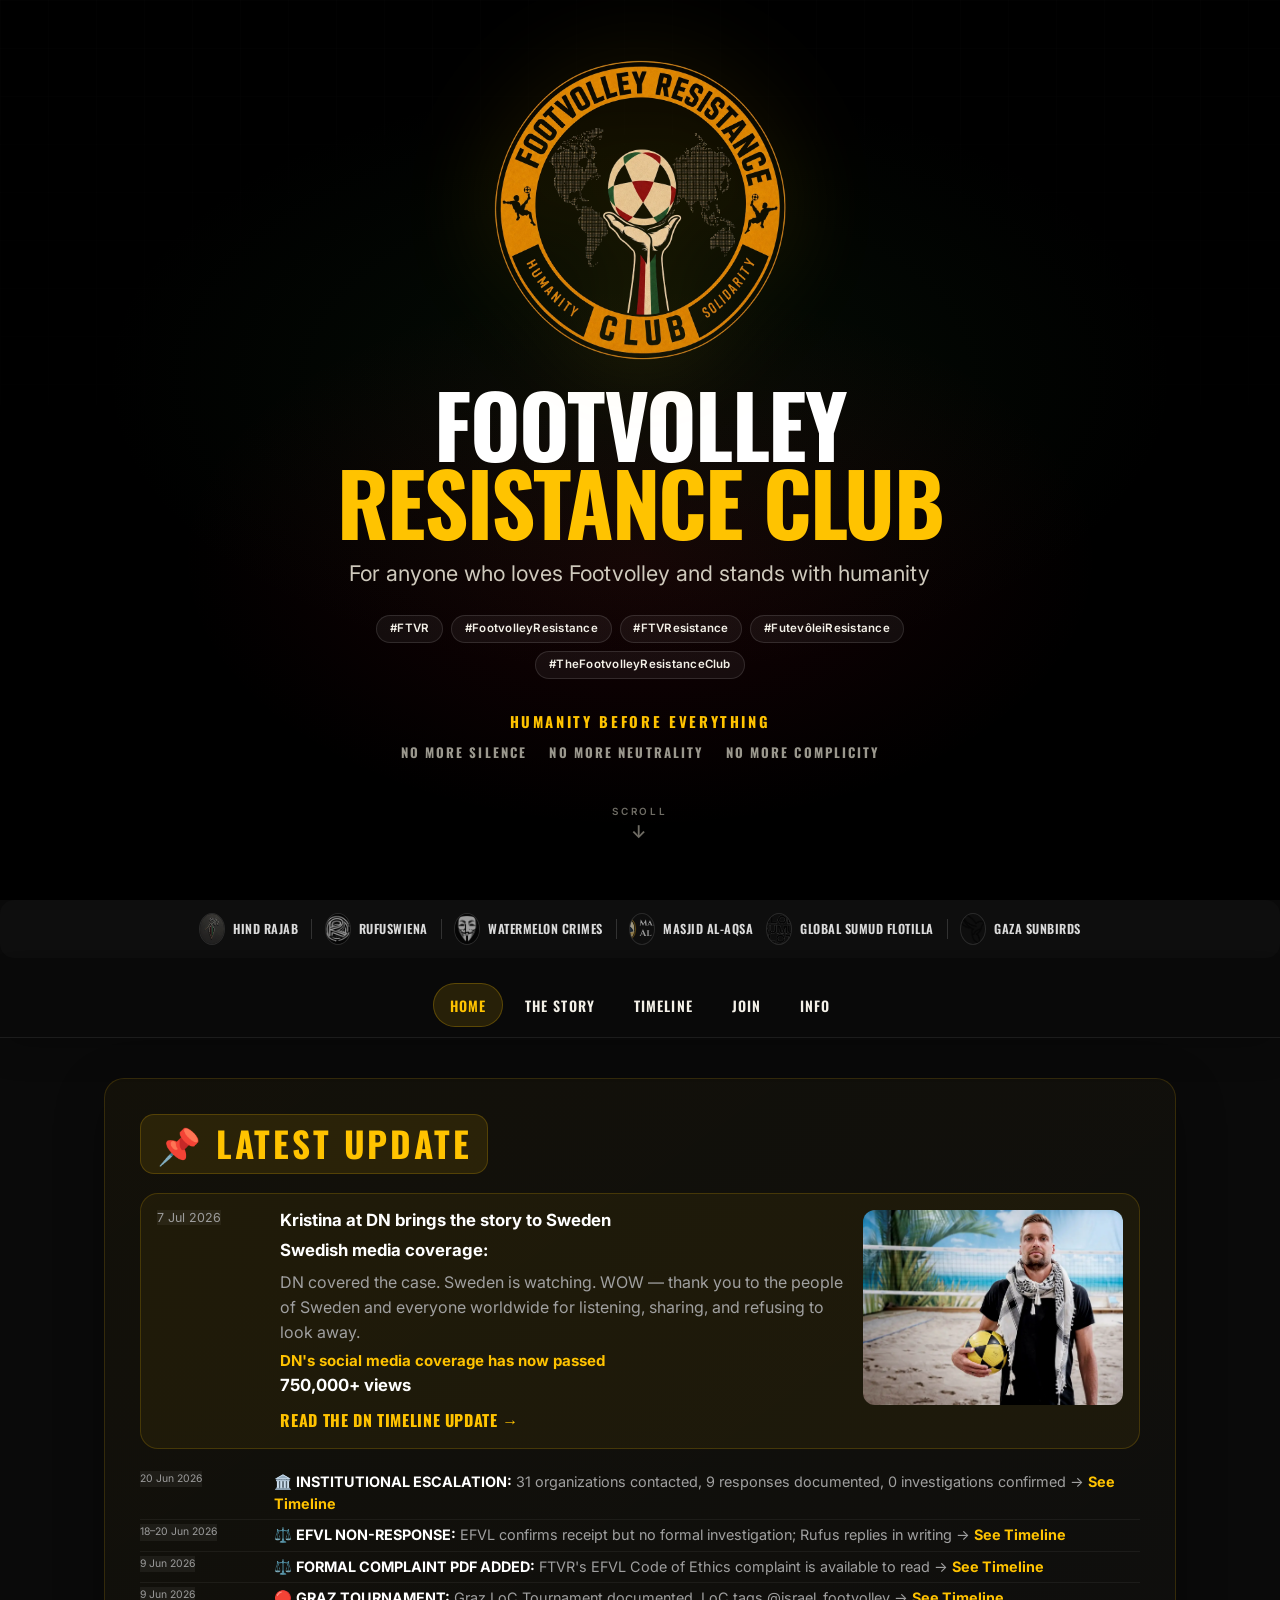
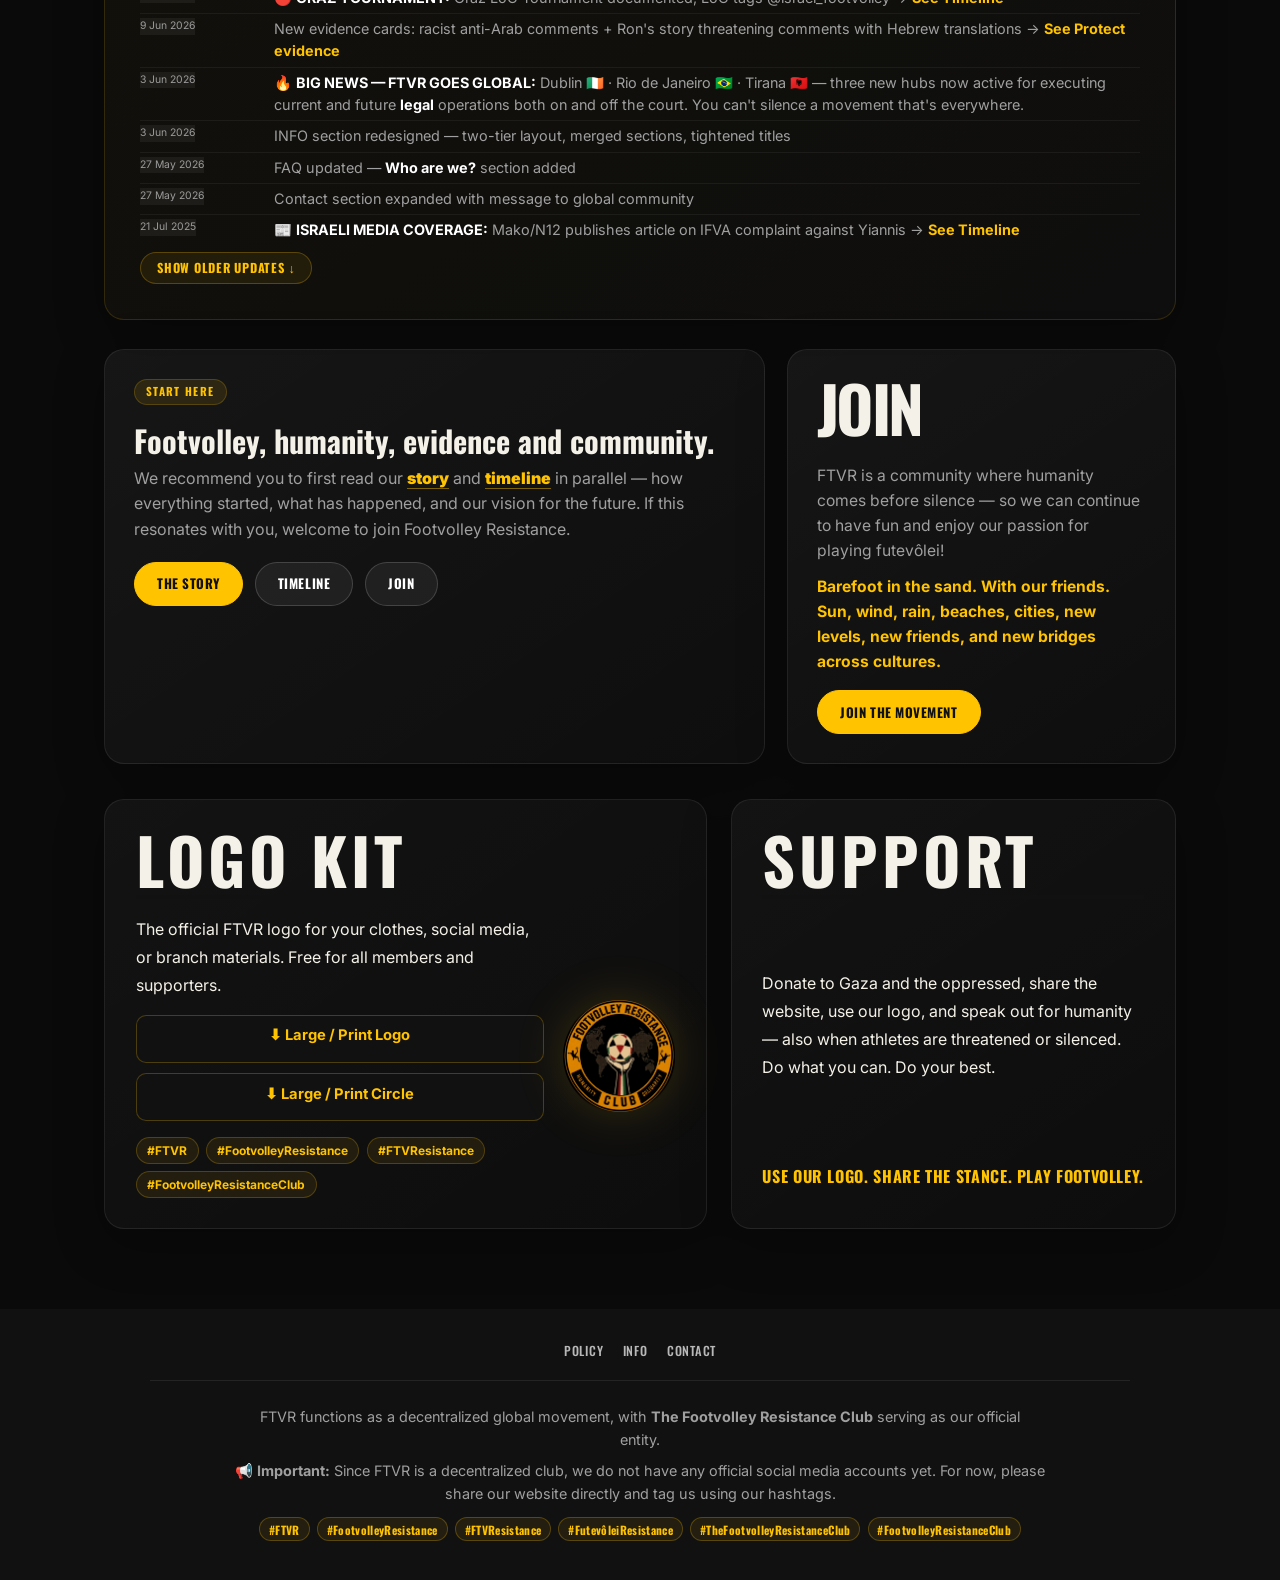
==== index.html @ 5a2c49d0 "Update media coverage timeline with Kleine Zeitung and international reach" ====
<!DOCTYPE html>
<html lang="en">
<head>
<meta charset="UTF-8">
<meta name="viewport" content="width=device-width,initial-scale=1.0">
<title>FTVR — The Footvolley Resistance Club</title>
<meta name="description" content="The Footvolley Resistance Club. For anyone who loves Footvolley and stands with humanity and the oppressed. Est. 15 May 2026 — Nakba Day.">
<meta property="og:title" content="Footvolley Resistance Club — FTVR">
<meta property="og:description" content="For anyone who loves Footvolley and stands with humanity. Free, decentralized, open to all.">
<meta property="og:image" content="https://ftvresistance.com/ftvrlogov1.webp">
<meta property="og:url" content="https://ftvresistance.com">
<meta property="og:type" content="website">
<meta name="twitter:card" content="summary_large_image">
<meta name="twitter:title" content="Footvolley Resistance Club — FTVR">
<meta name="twitter:description" content="For anyone who loves Footvolley and stands with humanity. Free, decentralized, open to all.">
<meta name="twitter:image" content="https://ftvresistance.com/ftvrlogov1.webp">
<link rel="icon" href="data:,">
<link rel="preconnect" href="https://fonts.googleapis.com">
<link rel="preconnect" href="https://fonts.gstatic.com" crossorigin>
<link href="https://fonts.googleapis.com/css2?family=Oswald:wght@400;500;600;700&family=Inter:wght@300;400;500;600;700&display=swap" rel="stylesheet">
<link rel="stylesheet" href="css/original.css">
<link rel="stylesheet" href="css/v6-polish.css">
  <script defer src="https://stats-rufus.servegame.com/script.js" data-website-id="d6eb27fc-2d73-4469-8de6-720af789be46"></script>

<!-- SEO: Meta Keywords -->
<meta name="keywords" content="footvolley resistance, FTVR, footvolley, death threats, sportswashing, Hasbara, Israel footvolley, Palestine, human rights, athlete safety, genocide, apartheid, EFVL, TAFC, IFA, footvolley community, threats in sport">

<!-- SEO: Canonical URL -->
<link rel="canonical" href="https://www.ftvresistance.com/">

<!-- SEO: Structured Data -->
<script type="application/ld+json">
{
  "@context": "https://schema.org",
  "@type": "Organization",
  "name": "Footvolley Resistance Club (FTVR)",
  "url": "https://www.ftvresistance.com",
  "logo": "https://www.ftvresistance.com/ftvrlogov1-circular.webp",
  "description": "A decentralized international footvolley club standing with humanity against threats, harassment, sportswashing, and the normalization of genocide in the global footvolley community.",
  "foundingDate": "2026-05-15",
  "sameAs": [],
  "contactPoint": {
    "@type": "ContactPoint",
    "email": "ftvr.outcast165@passmail.net",
    "contactType": "general"
  }
}
</script>
</head>
<body>

<!-- ═══ HEADER (v6 Round 3: black, centered, logo-first) ═══ -->
<header class="hero">
  <div class="hero-inner">
    <img class="hero-logo" src="ftvr-logo-hero-transparent.png" alt="Footvolley Resistance Club logo">
    <h1 class="hero-title">Footvolley<br><span class="hero-title-accent">Resistance Club</span></h1>
    <p class="hero-sub">For anyone who loves Footvolley and stands with humanity</p>
    <div class="hero-tags">
      <span>#FTVR</span>
      <span>#FootvolleyResistance</span>
      <span>#FTVResistance</span>
      <span>#FutevôleiResistance</span>
      <span>#TheFootvolleyResistanceClub</span>
    </div>
    <div class="hero-statements">
      <span class="hero-stmt hero-stmt-lead">Humanity before everything</span>
      <span class="hero-stmt-divider"></span>
      <span class="hero-stmt">No more silence</span>
      <span class="hero-stmt">No more neutrality</span>
      <span class="hero-stmt">No more complicity</span>
    </div>
    <div class="hero-scroll" aria-hidden="true">
      <span>Scroll</span>
      <span class="hero-scroll-arrow">↓</span>
    </div>
  </div>
</header>

<!-- Supporters -->
<div class="supporters">
  <a class="sup-item" href="https://hindrajabfoundation.org" target="_blank" rel="noopener">
    <img src="hind-rajab-logo.webp" alt="Hind Rajab Foundation" loading="lazy">
    <span>Hind Rajab</span>
  </a>
  <div class="sup-divider"></div>
  <a class="sup-item" href="https://rufuswiena.com" target="_blank" rel="noopener">
    <img src="rw-logo.webp" alt="RufusWiena" loading="lazy">
    <span>RufusWiena</span>
  </a>
  <div class="sup-divider"></div>
  <a class="sup-item" href="https://watermeloncrimes.com" target="_blank" rel="noopener">
    <img src="watermeloncrimeslogo.webp" alt="Watermelon Crimes" loading="lazy">
    <span>Watermelon Crimes</span>
  </a>
  <div class="sup-divider"></div>
  <a class="sup-item" href="https://masjidalaqsa.com/" target="_blank" rel="noopener">
    <img src="masjid-logo.svg" alt="Masjid Al-Aqsa" loading="lazy">
    <span>Masjid Al-Aqsa</span>
  </a>
  <a class="sup-item" href="https://globalsumudflotilla.org/" target="_blank" rel="noopener">
    <img src="globalsumudflotilla-logo.webp" alt="Global Sumud Flotilla" loading="lazy">
    <span>Global Sumud Flotilla</span>
  </a>
  <div class="sup-divider"></div>
  <a class="sup-item" href="https://gazasunbirds.org/" target="_blank" rel="noopener">
    <img src="gazasunbirds-logo.webp" alt="Gaza Sunbirds" loading="lazy">
    <span>Gaza Sunbirds</span>
  </a>
</div>

<!-- Nav -->
<div class="nav v6-nav" aria-label="Primary navigation">
  <a href="#home" data-route="home">Home</a>
  <a href="#story" data-route="story">The Story</a>
  <a href="#timeline" data-route="timeline">Timeline</a>
  <a href="#join" data-route="join">Join</a>
  <a href="#" onclick="openModal('modal-faq');return false">INFO</a>
</div>

<!-- ═══ SCROLLABLE CONTENT ═══ -->
<div class="main v6-main">

  <!-- Latest Updates (inline box, no modal) -->
  <div class="latest-box v6-view v6-home-view" id="home" data-view="home">
    <div class="latest-kicker">📌 Latest Update</div>
    <a class="latest-feature-unified" href="#timeline/dn-article" aria-label="Read the DN article timeline update">
      <span class="date-tag update-date">7 Jul 2026</span>
      <div class="latest-feature-text">
        <strong>Kristina at DN brings the story to Sweden</strong>
        <p><strong>Swedish media coverage:</strong> DN covered the case. Sweden is watching. WOW — thank you to the people of Sweden and everyone worldwide for listening, sharing, and refusing to look away.</p>
        <p class="update-meta">DN's social media coverage has now passed <strong>750,000+ views</strong></p>
        <span class="feature-link">Read the DN timeline update →</span>
      </div>
      <div class="latest-feature-media"><img src="DNbild.webp" alt="Rufus Wiena photographed for DN article" loading="lazy"></div>
    </a>
    <ul class="latest-list">
      <li class="update-row"><span class="date-tag update-date">20 Jun 2026</span><span class="update-copy">🏛️ <strong>INSTITUTIONAL ESCALATION:</strong> 31 organizations contacted, 9 responses documented, 0 investigations confirmed → <a href="#timeline/institutional-escalation">See Timeline</a></span></li>
      <li class="update-row"><span class="date-tag update-date">18–20 Jun 2026</span><span class="update-copy">⚖️ <strong>EFVL NON-RESPONSE:</strong> EFVL confirms receipt but no formal investigation; Rufus replies in writing → <a href="#timeline/efvl-non-response">See Timeline</a></span></li>
      <li class="update-row"><span class="date-tag update-date">9 Jun 2026</span><span class="update-copy">⚖️ <strong>FORMAL COMPLAINT PDF ADDED:</strong> FTVR's EFVL Code of Ethics complaint is available to read → <a href="#timeline">See Timeline</a></span></li>
      <li class="update-row"><span class="date-tag update-date">9 Jun 2026</span><span class="update-copy">🔴 <strong>GRAZ TOURNAMENT:</strong> Graz LoC Tournament documented, LoC tags @israel_footvolley → <a href="#timeline/graz-timeline">See Timeline</a></span></li>
      <li class="update-row"><span class="date-tag update-date">9 Jun 2026</span><span class="update-copy">New evidence cards: racist anti-Arab comments + Ron's story threatening comments with Hebrew translations → <a href="#story">See Protect evidence</a></span></li>
      <li class="update-row"><span class="date-tag update-date">3 Jun 2026</span><span class="update-copy">🔥 <strong>BIG NEWS — FTVR GOES GLOBAL:</strong> Dublin 🇮🇪 · Rio de Janeiro 🇧🇷 · Tirana 🇦🇱 — three new hubs now active for executing current and future <strong>legal</strong> operations both on and off the court. You can't silence a movement that's everywhere.</span></li>
      <li class="update-row"><span class="date-tag update-date">3 Jun 2026</span><span class="update-copy">INFO section redesigned — two-tier layout, merged sections, tightened titles</span></li>
      <li class="update-row"><span class="date-tag update-date">27 May 2026</span><span class="update-copy">FAQ updated — <strong>Who are we?</strong> section added</span></li>
      <li class="update-row"><span class="date-tag update-date">27 May 2026</span><span class="update-copy">Contact section expanded with message to global community</span></li>
      <li class="update-row"><span class="date-tag update-date">21 Jul 2025</span><span class="update-copy">📰 <strong>ISRAELI MEDIA COVERAGE:</strong> Mako/N12 publishes article on IFVA complaint against Yiannis → <a href="#timeline">See Timeline</a></span></li>
    </ul>
    <button class="older-toggle" onclick="toggleOlder(this)">Show older updates ↓</button>
    <ul class="older-updates latest-list" hidden>
      <li class="update-row"><span class="date-tag update-date">26 May 2026</span><span class="update-copy">Sections renamed: PROTECT / RESIST / EXPOSE</span></li>
      <li class="update-row"><span class="date-tag update-date">26 May 2026</span><span class="update-copy">EXPOSE rewritten — IFA, EFVL, sportswashing strategy, TAFC Connection highlight → <a href="#story">See Expose</a></span></li>
      <li class="update-row"><span class="date-tag update-date">26 May 2026</span><span class="update-copy">Hasbara: $730M propaganda machine section added → <a href="#story">See Expose</a></span></li>
      <li class="update-row"><span class="date-tag update-date">25 May 2026</span><span class="update-copy">New evidence: @mamaninio__, @oriya_malul1, @roy___levi, @tal_hay1, @halfonthefire, @yuval_aharfi + 6 more → <a href="#story">See Protect evidence</a></span></li>
      <li class="update-row"><span class="date-tag update-date">25 May 2026</span><span class="update-copy">Politics × Sports evidence grid: IDF propaganda tours, TAFC Israel, @ronbenishai.ftv → <a href="#story">See Expose</a></span></li>
      <li class="update-row"><span class="date-tag update-date">25 May 2026</span><span class="update-copy">Full Hebrew & Portuguese translations on all evidence</span></li>
      <li class="update-row"><span class="date-tag update-date">25 May 2026</span><span class="update-copy">Timeline expanded — IG stories, TAFC player documentation → <a href="#story">See Resist</a></span></li>
      <li class="update-row"><span class="date-tag update-date">25 May 2026</span><span class="update-copy">FAQ: Sportswashing & Hasbara explained → <a href="#" onclick="openModal('modal-faq');return false">See FAQ</a></span></li>
    </ul>
  </div>

  <section class="home-cta-strip v6-view" data-view="home">
    <div class="home-cta-card">
      <span class="eyebrow">Start here</span>
      <h2>Footvolley, humanity, evidence and community.</h2>
      <p>We recommend you to first read our <a href="#story" class="inline-yellow">story</a> and <a href="#timeline" class="inline-yellow">timeline</a> in parallel — how everything started, what has happened, and our vision for the future. If this resonates with you, welcome to join Footvolley Resistance.</p>
      <div class="v6-actions">
        <a class="btn-primary" href="#story">The Story</a>
        <a class="btn-secondary" href="#timeline">Timeline</a>
        <a class="btn-secondary" href="#join">Join</a>
      </div>
    </div>
    <div class="home-join-card">
      <span class="eyebrow">Join</span>
      <p>FTVR is a community where humanity comes before silence — so we can continue to have fun and enjoy our passion for playing futevôlei!</p>
      <p class="home-join-note">Barefoot in the sand. With our friends. Sun, wind, rain, beaches, cities, new levels, new friends, and new bridges across cultures.</p>
      <a class="btn-primary" href="#join">Join the movement</a>
    </div>
  </section>

  <!-- ═══ ABOUT SECTION ═══ -->
  <div class="section v6-view" id="about" data-view="story">
    <h2 class="section-title">The Story</h2>
    <div class="category-header protect">Protect</div>
    <div class="story-intro-clean">
      <p><strong>Created in 2026</strong>, Footvolley Resistance was formed as an urgent initiative to protect our community, our players, and the spirit of the sport itself.</p>
      <p>Footvolley was built by passionate people, local communities, friendships, neighborhoods, training groups, and human connection. Across the world, it remains a deeply welcoming and kind environment where people from different cultures meet through sport. <strong>That space must be protected.</strong></p>
      <h3>Why did we create FTVR?</h3>
      <p>The footvolley community can no longer ignore behaviors and realities that directly threaten the <strong>safety</strong>, <strong>dignity</strong>, and <strong>humanity</strong> of players and people around them. This includes <strong>death threats</strong> against players and their families, public and private harassment, open support for <strong>genocide</strong> and <strong>war crimes</strong>, normalization of hatred, and the growing acceptance of <strong>blood-money</strong> and political laundering inside the global footvolley environment.</p>
      <p>We must be absolutely clear about what is unacceptable. The overwhelming majority of these incidents have involved players from or associated with the <strong>apartheid ethno-supremacist state of Israel</strong> and their supporters — and in most cases the <strong>Israel Footvolley Association (IFA)</strong> was very well aware of, or even igniting them. At the same time, any similar behavior from any person, group, or country would be equally unacceptable.</p>
    </div>

    <div class="collapse-content open"><div class="collapse-inner story-media-wrap">
      <!-- Featured pair: bomb photo + video side by side -->
      <div class="featured-pair feature-post-pair">
        <div class="feature-post-card bomb-feature-card">
          <div class="feature-post-head"><span>@mikasa.tu.kasa</span><small>Signed bomb casing</small></div>
          <div class="feature-post-media"><img src="ftvbomb.webp" alt="Signed bomb with footvolley message" loading="lazy"></div>
          <button class="collapsible grid-btn" onclick="toggle(this)">Read more</button>
          <div class="collapse-content"><div class="collapse-inner">
            <p>Posted on Instagram by the Israeli account <strong>@mikasa.tu.kasa</strong> — a <strong>BOMB CASING</strong> signed with Hebrew text and <strong>"Footvolley ❤️"</strong>. The inscriptions translate as follows:</p>
            <p style="margin-top:0.5rem"><strong>Printed text:</strong> "That the whole world knew — In memory of Dor Malka" (שכל העולם ידע — לזכר דור מלכה)</p>
            <p><strong>Handwritten text:</strong> "The whole world knew — Dor Malka — Footvolley ❤️" (כל העולם ידע — דור מלכה — Footvolley ❤️)</p>
            <p style="margin-top:0.5rem">The post was tagged with: @footvolleytlv, @worldfootvolley, @israel_footvolley, @arenasclub_ftv, @paulinhoftv, @bruno_foks.</p>
          </div></div>
        </div>
        <div class="feature-post-card altinha-feature-card">
          <div class="feature-post-head"><span>@nadav__navon</span><small>Altinha inside raided Palestinian home</small></div>
          <div class="feature-post-media"><video src="zionistsplayingaltinha.mp4" controls preload="metadata"></video></div>
          <button class="collapsible grid-btn" onclick="toggle(this)">Read more</button>
          <div class="collapse-content"><div class="collapse-inner">
            <p>Video posted by <strong>@nadav__navon</strong> (9 January 2024) of Israeli footvolley players playing altinha inside a raided Palestinian home — while serving the IDF during the ongoing genocide in Gaza. Caption in Hebrew: <em>"קצת מהחוויה שלי בשלושה חודשים האחרונים שלא הייתי בוחר לעבור אחרת 🇮🇱"</em> — Translation: <em>"A bit of my experience from the last three months — I wouldn't have chosen to go through it any differently 🇮🇱"</em></p>
          </div></div>
        </div>
      </div>

      <!-- ═══ FIRST: Full Evidence Grid (19 cards, 3×N) ═══ -->
<div class="ig-grid" style="margin-top:1.5rem">
<div class="ig-card">
<img src="grid-1.webp" alt="Evidence: @david_bpt" loading="lazy">
<div class="ig-card-info"><span class="ig-handle">@david_bpt</span><span class="ig-desc">Israeli player. Mossad threats, wishes Gaza "turns into hell"</span></div>
<button class="collapsible grid-btn" onclick="toggle(this)">Read more</button>
<div class="collapse-content"><div class="collapse-inner"><p><strong>DavidBuz (@david_bpt)</strong> — Israeli footvolley player. Messages include: “Israeli Mossad hunts the people on the evil side, be careful what you say or do”, “May all Gaza turns into hell after what they did to us, they deserve nothing more. Everyone there is involved. Stop being blind”, “Israel will conquer it eventually. And then we will take care of Turkey (for you, the Greek people) because they host Hamas terrorist now.”</p></div></div>
</div>
<div class="ig-card">
<img src="grid-2.webp" alt="Evidence: @liderfranko14" loading="lazy">
<div class="ig-card-info"><span class="ig-handle">@liderfranko14</span><span class="ig-desc">Death threats: "You are f**king dead"</span></div>
<button class="collapsible grid-btn" onclick="toggle(this)">Read more</button>
<div class="collapse-content"><div class="collapse-inner"><p><strong>Lidor Franko (@liderfranko14)</strong> — Israeli footvolley player. Messages include: “From now on you are in trouble, no Jew will support you anymore, if you are all for them, go live in Gaza and Inshallah they will rape you there”, “F**k you”, “<strong>You are f**king dead</strong>” — direct death threats against a footvolley player for sharing information about civilian casualties in Gaza.</p></div></div>
</div>
<div class="ig-card">
<img src="grid-4.webp" alt="Evidence: @shahaflavi512" loading="lazy">
<div class="ig-card-info"><span class="ig-handle">@shahaflavi512</span><span class="ig-desc">Death threats: "We will murder you like the children in Gaza"</span></div>
<button class="collapsible grid-btn" onclick="toggle(this)">Read more</button>
<div class="collapse-content"><div class="collapse-inner"><p><strong>Shahaf Lavi (@shahaflavi512)</strong> — Account associated with Israel. Message: “<strong>We understand that you want to come to Israel, if we see you in Israel we will kill you! Don't go near the State of Israel, you anti-Semite, we will murder you like the children in Gaza.</strong>” — explicit death threats and a shocking admission referencing the killing of children in Gaza.</p></div></div>
</div>
<div class="ig-card">
<img src="grid-5.webp" alt="Evidence: @shaulinbal7" loading="lazy">
<div class="ig-card-info"><span class="ig-handle">@shaulinbal7</span><span class="ig-desc">"This one is going to be like people in Palestine — Dead 💀"</span></div>
<button class="collapsible grid-btn" onclick="toggle(this)">Read more</button>
<div class="collapse-content"><div class="collapse-inner"><p><strong>Shaul Inbal (@shaulinbal7)</strong> — Israeli footvolley player. Messages include: “This one is going to be like people in Palestine — Dead 💀”, “I have my people in Greece that can help me cut down your business in a legal way”, “Be careful on your business”, “Retard”, “Bitch” — death threats, business intimidation, and abusive language.</p></div></div>
</div>
<div class="ig-card">
<img src="grid-6.webp" alt="Evidence: @yinon.amir" loading="lazy">
<div class="ig-card-info"><span class="ig-handle">@yinon.amir</span><span class="ig-desc">Death &amp; rape threats, Holocaust references</span></div>
<button class="collapsible grid-btn" onclick="toggle(this)">Read more</button>
<div class="collapse-content"><div class="collapse-inner"><p><strong>Yinon Amir (@yinon.amir)</strong> — Israeli footvolley player. Messages include death threats, rape threats against family members, and Holocaust references. English: “You f**king b**ch all you know it's thanks to us”, “F**k you”, “And f**k your family”, “And I wish that your kids will be raped by terrorists like you”.</p><p><strong>Hebrew messages translated:</strong></p><ul><li>“יא מקריח יא בן של שרמוטה שיאנסו את אמא שלך” — <em>“You baldy, you son of a whore, may they rape your mother”</em></li><li>“שיעשו לך שואה יבן שרמוטה” — <em>“May they give you a Holocaust, you son of a whore”</em></li><li>“שיאנסו את האמא הזונה שלך ימכוער בפנים” — <em>“May they rape your whore mother, you ugly face”</em></li><li>“אמא שלך שרמוטה” — <em>“Your mother is a whore”</em></li></ul></div></div>
</div>
<div class="ig-card">
<img src="benel.mashiah.webp" alt="Evidence: @benel.mashiah" loading="lazy">
<div class="ig-card-info"><span class="ig-handle">@benel.mashiah</span><span class="ig-desc">Hasbara propaganda: "knock on roof", "Palestinians glorify martyrdom"</span></div>
<button class="collapsible grid-btn" onclick="toggle(this)">Read more</button>
<div class="collapse-content"><div class="collapse-inner"><p><strong>Ben El Mashiah (@benel.mashiah)</strong> — Hasbara propaganda. Messages: “Do you know that our army informs the Palestinian civilians ahead of almost all air strikes in a move called 'knock on roof' so they can evacuate?” “Did you know that a lot of the Palestinians refuse to evacuate due to their glorifying of the Shaheed-martyrdom?” “Did you know that Hamas intentionally places its weapon storages and tunnels underneath schools, kindergartens?”</p></div></div>
</div>
<div class="ig-card">
<img src="eyal.amran.webp" alt="Evidence: @eyal.amran ✓" loading="lazy">
<div class="ig-card-info"><span class="ig-handle">@eyal.amran ✓</span><span class="ig-desc">Verified (3.8K followers) — replied with 🖕🖕🖕🖕</span></div>
<button class="collapsible grid-btn" onclick="toggle(this)">Read more</button>
<div class="collapse-content"><div class="collapse-inner"><p><strong>Eyal Amran (@eyal.amran)</strong> — Verified account, 3.8K followers. Replied to IG story about Gaza victims (“More than 65% of victims in Gaza are women, children, elderly”) with four middle finger emojis 🖕🖕🖕🖕</p></div></div>
</div>
<div class="ig-card">
<img src="ftv-valley.webp" alt="Evidence: @ftv_valley (VALLEY)" loading="lazy">
<div class="ig-card-info"><span class="ig-handle">@ftv_valley (VALLEY)</span><span class="ig-desc">"Are u stupid brother?"</span></div>
<button class="collapsible grid-btn" onclick="toggle(this)">Read more</button>
<div class="collapse-content"><div class="collapse-inner"><p><strong>VALLEY Footvolley Club (@ftv_valley)</strong> — Replied to Gaza story: “Are u stupid brother?”</p></div></div>
</div>
<div class="ig-card">
<img src="yahavmesika.webp" alt="Evidence: @yahavmesika" loading="lazy">
<div class="ig-card-info"><span class="ig-handle">@yahavmesika</span><span class="ig-desc">"As Jews and Israelis, we can only rely on ourselves"</span></div>
<button class="collapsible grid-btn" onclick="toggle(this)">Read more</button>
<div class="collapse-content"><div class="collapse-inner"><p><strong>Yahav Mesika (@yahavmesika)</strong> — Messages: “It's truly disheartening to hear that you hold such a strong opinion without having a deeper understanding of the situation.” “Thank you for the reminder that, as Jews and Israelis, we can only rely on ourselves.”</p></div></div>
</div>
<div class="ig-card">
<img src="yuvalahrafi.webp" alt="Evidence: @yuval_aharfi" loading="lazy">
<div class="ig-card-info"><span class="ig-handle">@yuval_aharfi</span><span class="ig-desc">DEATH THREATS: "You need to die"</span></div>
<button class="collapsible grid-btn" onclick="toggle(this)">Read more</button>
<div class="collapse-content"><div class="collapse-inner"><p><strong>Yuval Aharfi (@yuval_aharfi)</strong> — Death threats: “Go f**k yourself you are a piece of 💩”, “<strong>You need to die</strong>”, “If you stand with the terrorist you need to die”</p></div></div>
</div>
<div class="ig-card">
<img src="mamaninio.webp" alt="Evidence: @mamaninio__" loading="lazy">
<div class="ig-card-info"><span class="ig-handle">@mamaninio__</span><span class="ig-desc">Hebrew: "F**k you, you son of a whore" + "You're nothing, dog"</span></div>
<button class="collapsible grid-btn" onclick="toggle(this)">Read more</button>
<div class="collapse-content"><div class="collapse-inner"><p><strong>@mamaninio__</strong> — Public Instagram comments in Hebrew:</p><ul><li>“זין עלייך יא בן של זונה” = “F**k you, you son of a whore”</li><li>“אפס כלב” = “You're nothing, dog”</li></ul><p>Also visible: @asaf.yakobi commented “טפייי בן זונה” = “Ugh, son of a whore”</p></div></div>
</div>
<div class="ig-card">
<img src="oriya-malul1.webp" alt="Evidence: @oriya_malul1" loading="lazy">
<div class="ig-card-info"><span class="ig-handle">@oriya_malul1</span><span class="ig-desc">Hebrew threats: deadly trouble, physical violence threats</span></div>
<button class="collapsible grid-btn" onclick="toggle(this)">Read more</button>
<div class="collapse-content"><div class="collapse-inner"><p><strong>Oriya Malul (@oriya_malul1)</strong> — Direct messages in Hebrew:</p><ul><li>“תקשיב” = “Listen”</li><li>“יא חתיכת זין” = “You piece of d**k”</li><li>“אתה נופל לי בידיים אתה בבעיה קטלנית” = “You fall into my hands, you're in deadly trouble”</li><li>“מלכלך עלינו ועל המדינה שלנו אבל פרנסה אין לך בעיה לקבל מאיתנו” = “You bad-mouth us and our country but have no problem making a living from us”</li></ul></div></div>
</div>
<div class="ig-card">
<img src="goldberg1of2.webp" alt="Evidence: @dandangoldberg" loading="lazy">
<div class="ig-card-info"><span class="ig-handle">@dandangoldberg</span><span class="ig-desc">Hasbara propaganda exchange (2 screenshots)</span></div>
<button class="collapsible grid-btn" onclick="toggle(this)">Read more</button>
<div class="collapse-content"><div class="collapse-inner"><p><strong>Dan Goldberg (@dandangoldberg)</strong> — Hasbara propaganda exchange. Goldberg sent propaganda claiming casualties aren't real, IDF uses 'knock on roof' warnings, Palestinians “glorify martyrdom”. Yiannis responded respectfully: “I am trying to follow the situation in Middle East since 2005 quite deeply. I condemn Hamas attack on Oct 7th and consider it a war crime. Similarly, I condemn various actions of the IDF as regular and repeatedly committed war crimes.”</p><p style="margin-top:0.3rem;font-size:0.75rem;color:#888">(2 screenshots) <a href="#" onclick="document.getElementById('lightbox-img').src='goldberg2of2.webp';document.getElementById('lightbox').classList.add('active');document.body.style.overflow='hidden';return false;" style="color:var(--red)">[View second screenshot]</a></p></div></div>
</div>
<div class="ig-card">
<img src="mayer1of2.webp" alt="Evidence: @reservandhhdhd (Mayer)" loading="lazy">
<div class="ig-card-info"><span class="ig-handle">@reservandhhdhd (Mayer)</span><span class="ig-desc">Intimidation: "Even if it means killing others. We call it self defence"</span></div>
<button class="collapsible grid-btn" onclick="toggle(this)">Read more</button>
<div class="collapse-content"><div class="collapse-inner"><p><strong>Mayer Careca (@reservandhhdhd)</strong> — Intimidation: “The Israeli Fv players see you in a bad way”, “Even if it means killing others. We call it self defence”, “80 years ago 6000000 Jews were killed. It will not happen again”, “Even if some people who do not deserve to be hurt get hurt. Sad and unfortunate. But we must defend ourselves”</p><p style="margin-top:0.3rem;font-size:0.75rem;color:#888">(2 screenshots) <a href="#" onclick="document.getElementById('lightbox-img').src='mayer2of2.webp';document.getElementById('lightbox').classList.add('active');document.body.style.overflow='hidden';return false;" style="color:var(--red)">[View second screenshot]</a></p></div></div>
</div>
<div class="ig-card">
<img src="orentzubbery1of2.webp" alt="Evidence: @tzuberryftv (Oren)" loading="lazy">
<div class="ig-card-info"><span class="ig-handle">@tzuberryftv (Oren)</span><span class="ig-desc">"We are the most moral army in the world!" — gaslighting</span></div>
<button class="collapsible grid-btn" onclick="toggle(this)">Read more</button>
<div class="collapse-content"><div class="collapse-inner"><p><strong>Oren Tzuberry (@tzuberryftv)</strong> — “Once again, I will say that everything you write, upload or publish stems from your lack of knowledge… we are the most moral army in the world! It is simply ridiculous what you write.” Yiannis responded: “My dear Oren, I have friends in Israel. Please, don't assume that I don't know what I am talking about. I am pro-humanitarian.”</p><p style="margin-top:0.3rem;font-size:0.75rem;color:#888">(2 screenshots) <a href="#" onclick="document.getElementById('lightbox-img').src='orentzuberry2of2.webp';document.getElementById('lightbox').classList.add('active');document.body.style.overflow='hidden';return false;" style="color:var(--red)">[View second screenshot]</a></p></div></div>
</div>
<div class="ig-card">
<img src="ravivlankry1of2.webp" alt="Evidence: @ravivlankry" loading="lazy">
<div class="ig-card-info"><span class="ig-handle">@ravivlankry</span><span class="ig-desc">Hostile messaging toward players who spoke up</span></div>
<button class="collapsible grid-btn" onclick="toggle(this)">Read more</button>
<div class="collapse-content"><div class="collapse-inner"><p><strong>Raviv Lankry (@ravivlankry)</strong> — Screenshots showing hostile communications and threatening language directed at footvolley community members who spoke against genocide.</p><p style="margin-top:0.3rem;font-size:0.75rem;color:#888">(2 screenshots) <a href="#" onclick="document.getElementById('lightbox-img').src='ravivlankry2of2.webp';document.getElementById('lightbox').classList.add('active');document.body.style.overflow='hidden';return false;" style="color:var(--red)">[View second screenshot]</a></p></div></div>
</div>
<div class="ig-card">
<img src="halfonthefire.webp" alt="Evidence: @halfonthefire (Nadav)" loading="lazy">
<div class="ig-card-info"><span class="ig-handle">@halfonthefire (Nadav)</span><span class="ig-desc">"your terrorist friends hide behind them you stupid f**k"</span></div>
<button class="collapsible grid-btn" onclick="toggle(this)">Read more</button>
<div class="collapse-content"><div class="collapse-inner"><p><strong>Nadav Halfon (@halfonthefire)</strong> — Replied to Gaza story: “Because your terrorist friends hide behind them you stupid f**k”, “Wait you family gets kidnapped to tunnels”, “Wish it will happen to you”. Yiannis responded: “Nothing can justify crimes against humanity.”</p></div></div>
</div>
<div class="ig-card">
<img src="roy-leviandtal-hai1.webp" alt="Evidence: @roy___levi + @tal_hay1" loading="lazy">
<div class="ig-card-info"><span class="ig-handle">@roy___levi + @tal_hay1</span><span class="ig-desc">DEATH THREAT AGAINST CHILD + racist slur</span></div>
<button class="collapsible grid-btn" onclick="toggle(this)">Read more</button>
<div class="collapse-content"><div class="collapse-inner"><p><strong>Roy Levi (@roy___levi)</strong> — Public comment: “בעזרת השם אני אדליק סיגריה מהנר נשמה של הבן שלך אינשאללה” = “<strong>With God's help, I will light a cigarette from the memorial candle of your son, inshallah</strong>”</p><p><strong>Tal Hay (@tal_hay1)</strong> — “ברו חושב שאם הוא יזיין עיזים הוא יהפוך ל🐐” = “Bro thinks if he f**ks goats he'll become a GOAT” — racist dehumanizing slur.</p></div></div>
</div>
<div class="ig-card">
<video src="israelireactiontoigstories.mp4" controls preload="metadata"></video>
<div class="ig-card-info"><span class="ig-handle">Video: Israeli Reaction</span><span class="ig-desc">Video of Israeli community reaction to IG stories about Gaza</span></div>
<button class="collapsible grid-btn" onclick="toggle(this)">Read more</button>
<div class="collapse-content"><div class="collapse-inner"><p>Video showing Israeli footvolley community members reacting aggressively to the Instagram stories about Gaza posted by Yiannis Tsiouris.</p></div></div>
</div>
<div class="ig-card">
<img src="racistcomments.webp" alt="Racist comments on @footvolley.athens Palestine post" loading="lazy">
<div class="ig-card-info"><span class="ig-handle">@tal_hay1 + @mamaninio__</span><span class="ig-desc">Racist anti-Arab comments + abuse: "F**k you, son of a whore"</span></div>
<button class="collapsible grid-btn" onclick="toggle(this)">Read more</button>
<div class="collapse-content"><div class="collapse-inner"><p>Public comments on <strong>@footvolley.athens</strong> Palestine flag post:</p><ul><li><strong>@tal_hay1:</strong> "Mr player why do you support Palestinians don't you see that they are... Arabs ????" 🤮🤮🤮 — racist dehumanization of Arab people with vomit emojis</li><li><strong>@mamaninio__:</strong> "Fuck you, son of a whore" (4 likes) — direct abuse</li><li><strong>@mamaninio__:</strong> "Zero dog" (3 likes) — dehumanizing slur</li></ul><p>These public comments reveal the racist mentality behind the threats — not just political disagreement, but deep-rooted dehumanization of Arab people and anyone who stands with Palestine.</p></div></div>
</div>
<div class="ig-card">
<img src="ronstorycomments.webp" alt="Ron Ben Ishai story comments — violent threats in Hebrew" loading="lazy">
<div class="ig-card-info"><span class="ig-handle">@ronbenis... story comments</span><span class="ig-desc">Graz 2026: "Send his picture, we'll take care of him"</span></div>
<button class="collapsible grid-btn" onclick="toggle(this)">Read more</button>
<div class="collapse-content"><div class="collapse-inner"><p><strong>Graz LoC Tournament, June 2026:</strong> Ron Ben Ishai (@ronbenishai.ftv) posted a video to his ~25,000 Instagram followers calling FTVR co-founder Rufus Wiena a "pro-antisemite" and asking: <em>"What would you suggest we do?"</em></p><p>His followers responded with violent threats:</p><ul><li><strong>@shuce_:</strong> "פרק לו תתחת" — <em>"Tear his ass apart"</em></li><li><strong>@volleylabtlv:</strong> "לז'ינ'ר'י'ין אותו מהר" — <strong>"F**k him up fast"</strong> — a Tel Aviv volleyball account. The root word <em>לזיין</em> (lezayen) is one of the most vulgar words in Hebrew. Unlike the English "fuck him up" (which primarily means to beat someone), the Hebrew <em>לזיין אותו</em> carries a <strong>significantly heavier sexual violence connotation</strong> — sitting in a grey zone between "beat the living shit out of him," "violate him" (sexual assault), and "destroy him completely." In the violence context: <em>אני אזיין אותך</em> = "I'll fuck you up"; <em>זיינו אותו</em> = "they fucked him up." The addition of <strong>מהר ("fast/quickly")</strong> implies urgency — <em>do it now, before the opportunity passes</em> — i.e., while the target is still at the tournament in Graz. The spelling was deliberately distorted with apostrophes (geresh marks) to <strong>evade Instagram's content moderation</strong> — proving the commenter knew it was too extreme even for social media. This is a <strong>direct call for violence with sexual violence undertones</strong></li><li><strong>@roy___levi:</strong> "שלח תמונה שלו נטפל בו" — <strong>"Send his picture, we'll take care of him"</strong> — the same Roy Levi who previously threatened Yiannis's future child</li></ul><p>Ron then posted a <strong>follow-up video thanking his followers</strong> for their <em>"very creative ideas for what to do — NOT during the match"</em> — explicitly endorsing the violent suggestions as off-court actions.</p><p style="font-size:0.75rem;color:#888;margin-top:0.5rem">Note: "Comments on this story have been limited" — visible at the bottom of the screenshot</p></div></div>
</div>
</div>

      <p style="margin-top:2.5rem;font-size:1.15rem;line-height:1.6;text-align:center;color:var(--red)"><strong>...this goes on and on, and this is just the tip of the iceberg.</strong> Similar incidents and <strong>threats of death and rape</strong> aimed at various footvolley players, their <strong>families</strong> and <strong>friends</strong> have been made both <strong>publicly</strong> and <strong>privately</strong>...</p>

    </div></div><!-- end FIRST collapse -->
  </div><!-- end about section -->
  <!-- ═══ SECOND SECTION ═══ -->
  <div class="section v6-view" id="second" data-view="story">
    <div class="category-header resist">Resist</div>
    <p class="story-lede">To show that there are <strong>players</strong>, <strong>organizers</strong>, <strong>coaches</strong>, and <strong>communities</strong> who <strong>stand with humanity</strong> and <strong>stand with each other</strong>. People who refuse to normalize <strong>genocide</strong>, <strong>apartheid</strong>, <strong>war crimes</strong>, <strong>crimes against humanity</strong>, <strong>racism</strong>, <strong>intimidation</strong>, or the use of <strong>blood-money</strong> to buy silence and legitimacy — both on and off the footvolley court.</p>

    <!-- Two photos with buttons -->
    <div class="photo-grid" style="margin-top:1.5rem">
      <div class="grid-item">
        <div class="photo-card"><img src="palestine3athens.webp" alt="Palestine 3 Athens" loading="lazy"></div>
        <button class="collapsible" onclick="toggle(this)" style="margin-top:0.5rem">Voices from FTVR Community</button>
        <div class="collapse-content"><div class="collapse-inner long-text">
          <p>Footvolley taught me many things: respect, unity, connection, community. But in times like these, sport cannot exist outside society. "No politics" has never truly existed — especially when human lives are being destroyed in front of our eyes.</p>
          <p>Across Europe and beyond, wars, occupation, forced displacement, and mass civilian suffering are realities of our time. And in Gaza, the Palestinian people continue to endure a brutal offensive that has already taken the lives of thousands of civilians, including athletes, coaches, journalists, medical personnel, humanitarian aid workers, and children.</p>
          <p>Many people inside sports remain silent out of fear, pressure, or convenience. Others speak despite restrictions and consequences. From Pep Guardiola to Eric Cantona, Lamine Yamal, Karim Benzema, Lewis Hamilton, and many others, prominent voices in sports have publicly supported Palestine and reminded the world that humanity comes before politics.</p>
          <blockquote>As Guardiola said: "When people are dying, you have to help. Never in human history have we had everything so clearly in front of our eyes."</blockquote>
          <p>This post is not against people because of nationality, religion, or ethnicity. It is against genocide, apartheid, dehumanization, and the normalization of mass suffering. Some still want sport to be an escape from reality. But sport reflects society. And the values we speak about every day — respect, unity, dignity — must apply to everyone, including Palestinians.</p>
          <p>Big respect and solidarity to all humanitarian initiatives, activists, and civilians raising their voices and taking action — including <a href="https://instagram.com/marchtogaza_greece" target="_blank" rel="noopener" style="color:var(--red)">@marchtogaza_greece</a> and organizations like <a href="https://instagram.com/gazasunbirds" target="_blank" rel="noopener" style="color:var(--red)">@gazasunbirds</a>, who continue to represent resilience, dignity, and humanity under unimaginable conditions.</p>
          <p><strong>There is no more room for comfortable neutrality.<br>No more pretending not to know.<br>Humanity before everything.</strong></p>
          <p>As a community, we continue our original statement clearly and publicly:</p>
          <p><strong style="color:var(--red);font-size:1.05rem">🇵🇸 We stand against genocide. Always.</strong></p>
          <p style="font-style:italic;font-size:0.88rem">Yiannis, Thodoris, Rufus,<br>Team FVA</p>
        </div></div>
      </div>
      <div class="grid-item">
        <div class="photo-card"><img src="me-yiannis.webp" alt="Standing with Yiannis Tsiouris" loading="lazy"></div>
        <button class="collapsible" onclick="toggle(this)" style="margin-top:0.5rem">Watch Video: No Time To Stay Silent</button>
        <div class="collapse-content"><div class="collapse-inner">
          <p>▶ <a href="https://odysee.com/@rufuswiena:4/no-time-to-stay-silent:7?r=Cq5sY9usG2UA1bsMTzrv8LmGubGHTzWL" target="_blank" rel="noopener" style="color:var(--red);font-weight:600">Watch on Odysee</a></p>
          <p style="margin-top:0.8rem">📄 <a href="rufus-article-nordic-champion.pdf" target="_blank" style="color:var(--red);font-weight:600">Read the full article (PDF)</a></p>
          <h4 style="margin-top:1rem;font-family:'Oswald',sans-serif;font-size:0.95rem">Nordic &amp; Swedish Footvolley Champion 2025!<br><span style="font-weight:400;font-size:0.85rem">But what is this "achievement" worth? — right now, it's worth nothing.</span></h4>
          <div style="max-height:350px;overflow-y:auto;padding:0.8rem;background:rgba(0,0,0,0.04);border-radius:8px;font-size:0.82rem;line-height:1.7;margin-top:0.5rem">
            <p>2025 marks one of the darkest chapters in modern human history.</p>
            <p>For 22 months now, the ongoing genocide and ethnic cleansing of Palestinians by Zionists of the Apartheid State of Israel — supported by the United States, the European Union, and several Arab oil states — have continued unabated.</p>
            <p>Just a few days ago, Suleiman Al-Obeid, a star of the Palestinian national football team, was shot in the head while waiting for aid in Rafah. Murdered while standing in a bread line — searching for something to feed his family so they wouldn't starve to death.</p>
            <p>The Footvolley player Yiannis Tsiouris from Footvolley Athens (@footvolley.athens) was not only harassed but also received death threats directed at him and his family after a post on Instagram, July 15, 2025, in which he simply stated that he stands with humanity.</p>
            <p>These threats came from pro-genocide Zionists — many of them Footvolley players themselves — supported and protected by the Israeli Footvolley Community and its partners, including the EFVL (European Footvolley League).</p>
            <p>My anger is also directed toward the global Footvolley Community, where ALMOST no one has dared to speak up or take a CLEAR stand AGAINST these atrocities.</p>
            <p><strong>Footvolley in the EU is currently the most "Pro-Genocidal" Sport on Earth</strong></p>
            <p>Futevôlei, once born in Brazil — by and for the poor, the oppressed, and the marginalized — bringing peace, joy, and unity across classes — has been hijacked.</p>
            <p>Mark my words — this is happening right now! And people won't forget that this sport is becoming connected with "children's blood money."</p>
            <p>But when Israeli Footvolley players and their community openly share hateful, violent messages and threaten a Greek Footvolley player and his family with death and rape — without any consequences — I must make my position absolutely clear: <strong>I want to take our sport of origin back!</strong></p>
            <p style="margin-top:0.8rem"><strong>The messages below, sent via Instagram DM, are just a small collection — JUST A FRACTION:</strong></p>
            <p><strong>Yuval Aharfi</strong>: <em>"Go fuck yourself you are one piece of shit. You need to die!"</em></p>
            <p><strong>Yinon Amir:</strong> <em>"Fuck you, Fuck your Family and wish that your kids will be raped by terrorists..."</em> Continuing in Hebrew: <em>"May they do a Holocaust to you."</em></p>
            <p><strong>@lidorfrank14:</strong> <em>"You are fucking dead!"</em></p>
            <p><strong>@Shaulinbal7:</strong> <em>"This one is going to be like people in Palestine, DEAD."</em></p>
            <p><strong>@Shahaflavi512:</strong> <em>"If we see you in Israel we will kill you! We will murder you like the children in Gaza!"</em></p>
            <p style="margin-top:0.8rem">So yes, on paper, I may represent Sweden in Footvolley in the future. But my heart and soul will always, ALWAYS, represent Palestine.</p>
            <p><strong>From now on, I play for the murdered children who never got a chance to live, to play, to dream.</strong></p>
            <p style="font-weight:700;color:var(--red)">#FREEPALESTINE</p>
            <p style="font-style:italic;font-size:0.78rem;margin-top:0.5rem">Written 11/08/2025 — Rufus Wiena</p>
          </div>
        </div></div>
      </div>
    </div>
  </div>
  <!-- ═══ TIMELINE ═══ -->
  <div class="section v6-view" id="timeline" data-view="timeline">
    <h2 class="section-title page-label">Timeline of Events</h2>
    <p class="timeline-intro">This timeline records the build-up to the Footvolley Resistance Club and movement — how the situation developed, how we documented it, and how our fight for justice became a positive stand for humanity and for the right to simply play footvolley without being threatened.</p>
    <div class="timeline">
      <div class="tl-item">
        <h4>15 July 2025 — Yiannis Tsiouris posts on Instagram</h4>
        <p>Shortly after three stories posted on Instagram about globally recognised war crimes and horrors in Gaza, the Greek footvolley player Yiannis (<strong>@footvolley.athens</strong>) posts: <em>"No Time to Stay Silent. In these dark and painful times, I feel a deep responsibility to speak up. What is happening in Gaza is not a conflict—it is devastation. I stand firmly against war crimes, the mass killing of civilians, and the forced starvation of a people under siege."</em></p>
        <button class="collapsible grid-btn" onclick="toggle(this)">Read full post</button>
        <div class="collapse-content"><div class="collapse-inner" style="font-size:0.82rem;line-height:1.6">
          <p>"I have followed the situation in the Middle East closely since 2005, not from a position of ideology or government support—I am an anarchist—but from human connection. I have friends in both Tel Aviv and Palestine, including Greek doctors and humanitarian workers who witness and report the unimaginable suffering of the Palestinian people.</p>
          <p>The last couple of months, I've been sharing my thoughts against the massacres happening in Gaza—calling out the war crimes and atrocities committed by the Israeli military. My message was simple: killing children, destroying hospitals, and starving civilians is not defense. It's not justice. It's not human.</p>
          <p>For this, I've received a flood of hate: aggressive, sadistic, and even (life) threatening messages. Not just from strangers, but mostly from people within the footvolley community I've spent years helping to grow.</p>
          <p>Let me be clear: I do not support Hamas or any state or militia. My stance is rooted in the belief that no human being deserves to be treated as disposable.</p>
          <p>Together with our local community, we've decided to take a stand. We will boycott any soldier or open supporter of this genocide. This is not about religion, ethnicity, or nationality. It's about being against atrocities. Against oppression. And for humanity.</p>
          <p>This is not the time for neutrality. Silence allows injustice to continue.</p>
          <p>🇵🇸 Palestine will always be free and this has nothing to do with Hamas or any government. It's about the people."</p>
          <p style="font-style:italic;font-size:0.78rem">— @footvolley.athens, 15 July 2025</p>
        </div></div>
        <div style="display:flex;gap:0.5rem;margin-top:0.8rem;flex-wrap:wrap">
          <img src="img-1280.webp" alt="IG Story 1" style="height:280px;border-radius:6px;border:2px solid var(--red);cursor:pointer" onclick="openLightbox(this.src)">
          <img src="img-1281.webp" alt="IG Story 2" style="height:280px;border-radius:6px;border:2px solid var(--red);cursor:pointer" onclick="openLightbox(this.src)">
          <img src="img-1282.webp" alt="IG Story 3" style="height:280px;border-radius:6px;border:2px solid var(--red);cursor:pointer" onclick="openLightbox(this.src)">
        </div>
        <p style="font-size:0.72rem;color:#000;margin-top:0.3rem">The three Instagram stories about globally recognised war crimes in Gaza that preceded the post</p>
        <span class="tl-tag">The post that started it all</span>
      </div>
      <div class="tl-item">
        <h4>Death and rape threats from Israeli players</h4>
        <p>Multiple dozens of Israeli footvolley players and their supporters — including many people he had never met or interacted with personally — coordinated waves of <strong>death threats</strong>, <strong>rape threats</strong> against his family and friends, Holocaust references, harassment, and business intimidation. The pattern, timing, and scale of the attacks made it clear that this was not isolated behavior, but an organized and targeted campaign of intimidation, of which only a small fraction is documented in the evidence grid above.</p>
      </div>
      <div class="tl-item">
        <h4>11 August 2025 — Rufus shows support, publishes video and article</h4>
        <p>Rufus Wiena publicly supports Yiannis in the community, releases the video <a href="https://odysee.com/@rufuswiena:4/no-time-to-stay-silent:7?r=Cq5sY9usG2UA1bsMTzrv8LmGubGHTzWL" target="_blank" rel="noopener">"No Time To Stay Silent"</a>, and writes the article <em>"Nordic &amp; Swedish Footvolley Champion 2025 — But what is this achievement worth?"</em></p>
        <p><a href="rufus-article-nordic-champion.pdf" target="_blank">📄 Read the full article (PDF)</a></p>
        <span class="tl-tag">Article + Video</span>
      </div>
      <div class="tl-item">
        <h4>Israel files a complaint — EFVL (European Footvolley League) targets Yiannis</h4>
        <p>Instead of addressing the death threats, the EFVL president wants to "discuss Yiannis' behaviour" — not the Israelis who made the threats. The complaint focuses on silencing the victim, not the aggressors.</p>
        <p><a href="israel-complaint.pdf" target="_blank">📄 View the Israel complaint (PDF)</a></p>
        <span class="tl-tag">Documented</span>
      </div>

      <!-- ─── MAKO N12 ARTICLE ─── -->
      <div class="tl-item">
        <h4 style="color:var(--red)">21 July 2025 — Israeli Media Covers the Story: Mako/N12 Article Published</h4>
        <p>Israel's mainstream news outlet <strong>Mako (N12 / Keshet Media Group)</strong> — the digital arm of Keshet 12 / Channel 12 — publishes an article about the IFVA complaint against Yiannis Tsiouris. The article, by journalist <strong>Ben Goldfriend</strong>, confirms that IFVA demanded Yiannis's suspension from EFVL for refusing to train Israeli players and citing the ongoing genocide in Gaza.</p>
        <p style="margin-top:0.4rem;font-size:0.82rem;color:var(--yellow)">This matters because the campaign against Yiannis was not hidden inside private federation correspondence. It was amplified through mainstream Israeli media.</p>
        <button class="collapsible grid-btn" onclick="toggle(this)">Read full English translation</button>
        <div class="collapse-content"><div class="collapse-inner" style="font-size:0.8rem;line-height:1.6">
          <p style="font-weight:700;color:var(--red)">Footvolley: Senior European Federation Official Prevents Israelis from Training in Greece</p>
          <p style="font-style:italic;color:var(--yellow)">Requested to Train in Greece and Were Refused: "We Boycott People Who Support Genocide"</p>
          <p style="margin-top:0.5rem"><strong>The Israeli Footvolley Association demands the suspension of the Greek representative in the European League leadership and one of the senior figures in the sport, Yiannis Tsiouris, after he prevented Israelis from training in Greece claiming they actively participate in genocide against Palestinians.</strong></p>
          <p style="margin-top:0.4rem;font-size:0.75rem;color:#888">Author: Ben Goldfriend · Published: July 21, 2025, 01:13</p>
          <hr style="border:none;border-top:1px solid #444;margin:0.8rem 0">
          <p>Israeli footvolley players who arrived in Greece and requested to train at the facilities of the Greek representative in the European League and one of the senior figures in the sport, Yiannis Tsiouris, encountered refusal due to the claim, according to him, that they support and even participate in genocide against Palestinians in Gaza. In response, the Israeli Footvolley Association is demanding his suspension from the league.</p>
          <p style="margin-top:0.5rem">The Israeli Footvolley Association, which is currently holding the "Yaaz" Footvolley League in cooperation with Tel Aviv-Yafo Municipality, sent an official letter to the European Footvolley League - EFVL requesting disciplinary action against Yiannis Tsiouris, the Greek representative in the league leadership on behalf of Footvolley.Athens, following a series of actions and statements against Israeli athletes in the sport.</p>
          <p style="margin-top:0.5rem"><strong>The Scandalous Message from Tsiouris</strong> | Photo: Private</p>
          <p style="margin-top:0.5rem">In the letter, signed by Israeli Association board members Rafi Ancona and Yehonathan Menashe, and sent through the Association's representative in the European Footvolley League Gal "Hofu" Levi, allegations arise of inappropriate behavior by the senior Greek representative, including claims of repeated discrimination against Israeli players in violation of EFVL regulations.</p>
          <p style="margin-top:0.5rem">The letter noted that Tsiouris, who constitutes a significant figure in the sport, used social media to raise accusations against Israel following the "Iron Swords" war, while calling to boycott Israeli players as a result. Among other things, it was noted that on several occasions Tsiouris sent messages to Israeli players who requested to schedule training sessions and collaborations in Greece in which he wrote that "during the recent period of active genocide in the Middle East, we decided to boycott people who support it explicitly or implicitly." Additionally, it was noted in the complaint letter that Tsiouris published anti-Israel content on his official Instagram page, in which he accuses Israel of genocide.</p>
          <p style="margin-top:0.5rem">"Such behavior is intended to create discrimination based on citizenship and political affiliation, defamation of a league member state, and encouragement of political isolation in the sports community," it was written. It was further noted that these actions constitute a violation of the European Footvolley League regulations and international norms, including through the introduction of politics into the sport, harm to equal treatment between players, exposure of them to security risks, and more. The letter cited the sections that Tsiouris clearly violated, alongside violation of the principle of political neutrality in sports and harm to commitments to fundamental rights of the European Union, which prohibits refusal to provide services based on belief or national affiliation.</p>
          <p style="margin-top:0.5rem">Israeli Association officials noted that in his actions, Tsiouris isolates and creates stigma toward Israeli players in the sport, encourages other league members to adopt anti-Israel positions, and effectively creates an unsafe environment for Israeli athletes abroad.</p>
          <p style="margin-top:0.5rem">The letter was signed with a demand to conduct a disciplinary investigation with Tsiouris, to warn him to cease his activities on the subject, and to consider temporary suspension or disqualification from participation in events related to the European Footvolley League. The letter also demanded that the European League leadership publish confirmation of its commitment to neutrality and non-discrimination for all member states.</p>
          <p style="margin-top:0.5rem">The "Yaaz" Footvolley League games are held every Saturday from 16:00 at Frishman Beach, until August 16. The league, with the participation of dozens of players from the country and around the world, is organized by the Israeli Footvolley Association, in cooperation with Tel Aviv-Yafo Municipality and with the support of "Yaaz Entrepreneurship and Construction" company.</p>
          <hr style="border:none;border-top:1px solid #444;margin:0.8rem 0">
          <p style="font-size:0.75rem;color:#888"><strong>Mako</strong> is owned by <strong>Keshet Media Group</strong>, the digital arm of <strong>Keshet 12 / Channel 12</strong>, one of Israel's main TV channels. Public media research identifies Mako as one of Israel's major mainstream online news platforms. This is not fringe media.</p>
          <p style="margin-top:0.5rem"><a href="https://www.mako.co.il/news-sport/sports_others-2025_q3/Article-650fbac733b2891027.htm" target="_blank" rel="noopener" style="color:var(--red);font-weight:700">Read original article on Mako (Hebrew) ↗</a></p>
        </div></div>
        <span class="tl-tag">Mako/N12 · Keshet Media · Mainstream Israeli press</span>
      </div>

      <div class="tl-item">
        <h4>15 August 2025 — Rufus writes an urgent letter to the Swedish Footvolley Board</h4>
        <p>A formal letter is sent to the Swedish footvolley federation. The response: <strong>no response, no communication, complete silence</strong>. Deeply disturbing — but sadly, not unexpected.</p>
        <p><a href="urgent-letter-sweden.pdf" target="_blank">📄 Read the urgent letter to Sweden (PDF)</a></p>
        <span class="tl-tag">No response</span>
      </div>
      <div class="tl-item">
        <h4>Blood money enters the footvolley community</h4>
        <p><strong>Blood money</strong> directly connected to the apartheid state of Israel and linked to the IDF is offered to various footvolley players globally — <strong>many accept</strong>, even though they know where it comes from.</p>
        <span class="tl-tag">Blood money</span>
      </div>
      <div class="tl-item">
        <h4>March 2026 — TAFC Israel is announced</h4>
        <p>A footvolley tournament (TAFC World Cup Red Sea) is planned in Eilat, Israel — originally for March 19–21, 2026, then rescheduled to May 6–9, 2026 — later cancelled and postponed due to the US-Israel vs. Iran conflict. Many professional and non-professional international footvolley players sign up without hesitation, accepting the money offered, showing no moral objection, and by participating openly endorsing the <strong>ethno-supremacist apartheid state of Israel</strong> which has its so-called "most moral army in the world" committing an <strong>active genocide</strong> in front of the eyes of the world.</p>
        <div style="margin-top:0.8rem">
          <img src="tafc-israelplayers.webp" alt="TAFC Israel players" style="max-width:480px;width:100%;border-radius:8px;border:2px solid var(--red);cursor:pointer" onclick="openLightbox(this.src)">
          <p style="font-size:0.72rem;color:#000;margin-top:0.3rem">TAFC Israel participants with country of representation and player tags</p>
        </div>
      </div>
      <div class="tl-item">
        <h4 style="color:var(--red)">🤲 15 May 2026 (Nakba Day) — The Footvolley Resistance Club is created</h4>
        <p>With <strong>crystal clear</strong> guidelines to stand with humanity. In times like these, sport cannot exist outside society. <strong>"Do not mix politics with sport"</strong> has never truly existed — especially when human lives are being destroyed in front of our eyes. This is not even about politics anymore — it is about <strong>humanity</strong>. And unfortunately, the global footvolley community is now <strong>deeply involved</strong>.</p>
        <span class="tl-tag">FTVR Founded · 15 May 2026 · Nakba Day</span>
      </div>
      <div style="height:2rem"></div>
      <div class="tl-item">
        <h4 id="graz-timeline" style="color:var(--red)">4–8 June 2026 — Graz, League of Champions Tournament</h4>
        <p>FTVR co-founder Rufus Wiena competes at the League of Champions tournament in Graz. Behind the scenes, the website and documented threats are the talk of the community — <strong>everyone knows</strong>. Yet no one acts.</p>
        <p>During the tournament, <strong>Ron Ben Ishai</strong> posts a video to <strong>~25,000 followers</strong> calling Rufus a "pro-antisemite" and asking: <em>"What would you suggest we do?"</em> Followers respond with: <strong>"Send his picture, we'll take care of him"</strong> (@roy___levi). Ron follows up <strong>thanking them</strong> for <em>"very creative ideas for what to do — NOT during the match."</em></p>
        <div class="ig-grid" style="margin-top:1rem;margin-bottom:1rem">
          <div class="ig-card">
            <video controls style="width:100%;height:280px;object-fit:cover;border-radius:8px 8px 0 0" preload="metadata">
              <source src="ronstorygraz-web.mp4" type="video/mp4">
            </video>
            <div class="ig-card-body" style="padding:0.6rem 0.8rem;min-height:180px;display:flex;flex-direction:column">
              <p class="ig-handle" style="font-weight:700;color:var(--red);font-size:0.82rem">@ronbenishai.ftv</p>
              <p class="ig-desc">Ron Ben Ishai's Instagram story — calls Rufus Wiena a "pro-antisemite" to ~25,000 followers and asks: <strong>"What would you suggest we do?"</strong></p>
              <button class="collapsible" onclick="toggle(this)">▼ Full transcript</button>
              <div class="collapse-content"><div class="collapse-inner"><p>"What if I told you there's a guy here in Europe, a player who is a pro-antisemite, and his entire purpose, everything he's trying to do, is to make sure that we Israelis don't play in the European tournaments — because of the whole situation and the genocide and <strong>all that nonsense</strong>."</p><p>"He's even submitted a request to the European federation with a demand that we shouldn't participate, and that his country, Sweden, also shouldn't participate."</p><p><strong>"And what if I told you that this guy — we're playing against him in our very first match?"</strong></p></div></div>
            </div>
          </div>
          <div class="ig-card">
            <img src="ronstorycomments.webp" alt="Violent comments on Ron's story" style="width:100%;height:280px;object-fit:cover;border-radius:8px 8px 0 0;cursor:pointer" onclick="openLightbox(this.src)">
            <div class="ig-card-body" style="padding:0.6rem 0.8rem;min-height:180px;display:flex;flex-direction:column">
              <p class="ig-handle" style="font-weight:700;color:var(--red);font-size:0.82rem">Comments on @ronbenishai.ftv story</p>
              <p class="ig-desc">Followers respond with violent threats:</p>
              <button class="collapsible" onclick="toggle(this)">▼ Translations</button>
              <div class="collapse-content"><div class="collapse-inner"><p><strong>@roy___levi:</strong> "שלח תמונה שלו נטפל בו" — <strong>"Send his picture, we'll take care of him"</strong></p><p><strong>@shuce_:</strong> "פרק לו תתחת" — "Tear his ass apart"</p><p><strong>@volleylabtlv:</strong> "לז'ינ'ר'י'ין אותו מהר" — <strong>"F**k him up fast"</strong> — a Tel Aviv volleyball account. The root word <em>לזיין</em> (lezayen) is one of the most vulgar words in Hebrew. Unlike English "fuck him up" (primarily meaning to beat someone), the Hebrew <em>לזיין אותו</em> carries a <strong>significantly heavier sexual violence connotation</strong> — sitting in a grey zone between "beat the living shit out of him," "violate him" (sexual assault), and "destroy him completely." The addition of <strong>מהר</strong> ("fast") implies urgency — <em>do it now, before the opportunity passes</em> — while the target is still at the tournament. The spelling was deliberately distorted with apostrophes (geresh marks) — proving the commenter <strong>knew it was too extreme</strong> even for Instagram and attempted to evade content moderation</p><p style="margin-top:0.5rem;font-size:0.8rem;color:var(--red);font-weight:600">"Comments on this story have been limited"</p><p style="margin-top:0.3rem;font-size:0.78rem;color:#999">Based on the documented track record of threats from IFVA-affiliated accounts, one can only imagine why this comment section was restricted.</p></div></div>
            </div>
          </div>
          <div class="ig-card">
            <video controls style="width:100%;height:280px;object-fit:cover;border-radius:8px 8px 0 0" preload="metadata">
              <source src="ronthankingcomments-web.mp4" type="video/mp4">
            </video>
            <div class="ig-card-body" style="padding:0.6rem 0.8rem;min-height:180px;display:flex;flex-direction:column">
              <p class="ig-handle" style="font-weight:700;color:var(--red);font-size:0.82rem">@ronbenishai.ftv — Follow-up</p>
              <p class="ig-desc">Ron <strong>thanks his followers</strong> for their "very creative ideas for what to do — <strong>NOT during the match</strong>."</p>
              <button class="collapsible" onclick="toggle(this)">▼ Full transcript</button>
              <div class="collapse-content"><div class="collapse-inner"><p>"OK so, after many <strong>very creative ideas</strong>, very creative, that you gave me for what to do — <strong>not during the match</strong>. We just played and beat them 18-4. And that's it. Moving on to the next matches."</p><p style="margin-top:0.5rem;font-size:0.8rem;color:var(--red)"><strong>He acknowledged the violent suggestions, called them "creative", and noted they were about off-court actions.</strong></p></div></div>
            </div>
          </div>
        </div>
        <div style="margin:1rem 0;padding:1.2rem 1.5rem;background:#222;border-radius:8px">
          <p style="color:var(--yellow);font-size:0.88rem;font-weight:500"><strong style="color:var(--yellow)">This completes a three-part evidentiary chain:</strong></p>
          <p style="color:var(--yellow);font-size:0.85rem;margin-top:0.4rem">(1) <strong>Incitement</strong> → "What should we do?" → (2) <strong>Violent responses</strong> → "Send his picture" → (3) <strong>Endorsement</strong> → "Very creative ideas for what to do NOT during the match."</p>
          <p style="color:var(--yellow);font-size:0.85rem;margin-top:0.4rem">In most European jurisdictions, this sequence constitutes <strong style="color:var(--yellow)">criminal incitement to violence</strong>.</p>
        </div>

        <!-- FLAMINGO CONTRADICTION -->
        <div style="margin:1.5rem 0;padding:1.2rem 1.5rem;background:#1a1a1a;border-radius:8px;border-left:4px solid var(--red)">
          <h5 style="color:var(--red);font-family:'Oswald',sans-serif;font-size:1.1rem;text-transform:uppercase;margin-bottom:0.8rem">🦩 "Flamingo" — Belonging to No Nation?</h5>
          <p style="color:var(--yellow);font-size:0.85rem;margin-bottom:0.6rem">In <strong>July 2025</strong> — just weeks after the first documented threats against Ioannis Tsiouris — League of Champions introduced <strong>"Flamingo"</strong>: a so-called <em>"European club belonging to no nation."</em></p>
          <p style="color:#ccc;font-size:0.82rem;margin-bottom:0.6rem">According to LoC's own announcement, Flamingo was created as a <strong>voluntary</strong> option for players and local organisers, with the stated purpose that <em>"as many players, volunteers and sponsors as possible can feel <strong>safe</strong>, take part and compete."</em> Acceptance under Flamingo requires the local organiser to assess:</p>
          <ul style="color:var(--yellow);font-size:0.8rem;margin:0.4rem 0 0.6rem 1.5rem">
            <li style="color:var(--yellow)">Whether Flamingo is a relevant solution in the local context</li>
            <li style="color:var(--yellow)">Whether the individual(s) can be accepted under the concept</li>
            <li style="color:var(--yellow)"><strong>Whether the collaboration supports a respectful and safe environment for all participants, volunteers and sponsors</strong></li>
          </ul>
          <p style="color:#ccc;font-size:0.82rem;margin-bottom:0.6rem">In Graz, Israeli players Ron Ben Ishai and Maor Haas competed under Flamingo. Their club names appear <strong>blank</strong> in the official standings — no flag, no nation, no affiliation. Compare this to other players, whose clubs and points are displayed like every other competitor. On paper, Ron and Maor belong to no one.</p>
          <p style="color:var(--yellow);font-size:0.85rem;font-weight:600;margin-bottom:0.6rem">But here is the contradiction:</p>
          <p style="color:#ccc;font-size:0.82rem;margin-bottom:0.6rem">During and after the Graz tournament, <strong>League of Champions tagged @israel_footvolley</strong> on their Instagram to celebrate Ron and Maor's results. The very same @israel_footvolley whose affiliated members and supporters are documented on this website sending death threats and inciting violence. So which is it — <strong>belonging to no nation</strong>, or <strong>representing Israel</strong>?</p>
          <p style="color:#ccc;font-size:0.82rem;margin-bottom:0.6rem">And regarding the safety criteria: the local organiser in Graz — an <strong>EFVL Executive Committee member</strong> — was <strong>fully aware</strong> of the documented threats at ftvresistance.com before the tournament. Ron Ben Ishai then posted a video <strong>during the tournament</strong> inciting violence against a fellow competitor, and his followers responded with violent threats that could directly compromise the player's safety. <strong style="color:var(--red)">Yet no action taken.</strong></p>
          <p style="color:var(--yellow);font-size:0.85rem;font-weight:600;margin-bottom:0.4rem">Did Flamingo's safety assessment ever take place? Did anyone ask whether allowing a player — whose affiliated community has been documented sending death threats and whose own conduct includes economic coercion and incitement to violence — to compete <em>"supports a respectful and safe environment for all participants"</em>?</p>
          <p style="color:#888;font-size:0.78rem;font-style:italic">It is also worth noting that Flamingo's rules and guidelines appear to exist only on LoC's Instagram account — we were unable to find them on LoC's official website. Make of that what you will.</p>
        </div>
        <!-- FLAMINGO EVIDENCE THUMBNAILS -->
        <div style="margin:1rem 0">
          <div style="display:grid;grid-template-columns:repeat(auto-fill,minmax(90px,1fr));gap:0.4rem;max-width:100%">
            <img src="flamingo-355.webp" alt="Flamingo intro" style="width:100%;border-radius:4px;cursor:pointer;border:1px solid #ddd" onclick="openLightbox(this.src)">
            <img src="flamingo-8.webp" alt="Flamingo background" style="width:100%;border-radius:4px;cursor:pointer;border:1px solid #ddd" onclick="openLightbox(this.src)">
            <img src="flamingo-7.webp" alt="Flamingo movement" style="width:100%;border-radius:4px;cursor:pointer;border:1px solid #ddd" onclick="openLightbox(this.src)">
            <img src="flamingo-6.webp" alt="Flamingo open minds" style="width:100%;border-radius:4px;cursor:pointer;border:1px solid #ddd" onclick="openLightbox(this.src)">
            <img src="flamingo-5.webp" alt="Flamingo local reality" style="width:100%;border-radius:4px;cursor:pointer;border:1px solid #ddd" onclick="openLightbox(this.src)">
            <img src="flamingo-4.webp" alt="Flamingo voluntary" style="width:100%;border-radius:4px;cursor:pointer;border:1px solid #ddd" onclick="openLightbox(this.src)">
            <img src="flamingo-3.webp" alt="Flamingo local decision" style="width:100%;border-radius:4px;cursor:pointer;border:1px solid #ddd" onclick="openLightbox(this.src)">
            <img src="flamingo-2.webp" alt="Flamingo inclusion" style="width:100%;border-radius:4px;cursor:pointer;border:1px solid #ddd" onclick="openLightbox(this.src)">
            <img src="flamingo-1.webp" alt="Flamingo points" style="width:100%;border-radius:4px;cursor:pointer;border:1px solid #ddd" onclick="openLightbox(this.src)">
            <img src="flamingo-logo.webp" alt="Flamingo club logo" style="width:100%;border-radius:4px;cursor:pointer;border:1px solid #ddd" onclick="openLightbox(this.src)">
            <img src="flamingo-ron-ranking.webp" alt="Ron Ben Ishai LoC ranking - blank club name" style="width:100%;border-radius:4px;cursor:pointer;border:1px solid #ddd" onclick="openLightbox(this.src)">
          </div>
          <p style="font-size:0.68rem;color:#888;margin-top:0.4rem;font-style:italic">League of Champions' own slides introducing "Flamingo" — posted on their Instagram account, 20 July 2025.</p>
        </div>
        <!-- END FLAMINGO -->

        <!-- 1. THE STANDARD — LoC's own policy first -->
        <p style="margin-top:1rem;font-weight:600;color:#000">From League of Champions' own <a href="https://www.footvolleyleagueofchampions.com/loc-organisation" target="_blank" rel="noopener" style="color:var(--red)">website</a>:</p>
        <blockquote style="border-left:3px solid var(--red);margin:0.8rem 0;font-style:italic;color:#000;padding:0 0 0 1rem">"League of Champions cannot host players who threaten, intimidate, or engage in behaviour that compromises the safety, dignity, or wellbeing of other players, organisers, volunteers, or spectators at any tournament."</blockquote>
        <div style="margin-top:0.8rem">
          <div style="display:flex;gap:1rem;align-items:flex-start;flex-wrap:wrap">
            <div style="flex:1 1 300px;max-width:500px">
              <img src="loc-rules-screenshot.webp" alt="LoC website rules" style="width:100%;border-radius:8px;border:2px solid var(--red);cursor:pointer" onclick="openLightbox(this.src)">
              <p style="font-size:0.72rem;color:#000;margin-top:0.3rem">LoC's own published rules on their website</p>
            </div>
          </div>
        </div>

        <!-- 2. THE CONTRADICTION — what actually happened -->
        <p style="margin-top:1.2rem;color:#000">League of Champions was informed — in person and through the documented evidence at ftvresistance.com — about the conduct of IFVA-affiliated players <strong>well before</strong> this tournament. The <strong>EFVL President</strong> served as <strong>referee</strong>. An <strong>EFVL Executive Committee member</strong> organised the event. Both were fully aware.</p>
        <p style="margin-top:0.6rem;color:#000">Players openly wore <strong>IFVA-branded clothing</strong> in the players' area at Freiheitsplatz — choosing to represent and normalize the very association whose <strong>affiliated members and supporters</strong> send <strong>death threats</strong> and <strong>incite violence</strong>. If <strong>you choose to wear their brand</strong>, you choose to <strong>stand behind their conduct</strong>. It is worth noting that IFVA was clearly tagged on the @mikasa.tu.kasa <strong>BOMB CASING</strong> post — and as far as our research has been able to find, <strong>no condemnation was ever made</strong> by IFVA, nor by any of the other tagged accounts, nor by any official footvolley organisation.</p>
        <p style="margin-top:0.6rem;color:#000">After the tournament, <strong>League of Champions tagged @israel_footvolley</strong> on their Instagram — the very association documented above.</p>
        <div style="margin-top:0.8rem">
          <div style="display:flex;gap:1rem;align-items:flex-start;flex-wrap:wrap">
            <div style="flex:0 0 180px">
              <img src="grazloctagisraelfootvolley.webp" alt="LoC Instagram tagging @israel_footvolley" style="width:100%;border-radius:8px;border:2px solid var(--red);cursor:pointer" onclick="openLightbox(this.src)">
              <p style="font-size:0.72rem;color:#000;margin-top:0.3rem">LoC tags @israel_footvolley</p>
            </div>
          </div>
        </div>

        <!-- 3. THE PUNCH -->
        <p style="margin-top:1rem;color:#000">We find this a <strong>deeply concerning signal</strong> from an organisation that was fully aware of the documented threats, incitement, and violent harassment connected to this association. We are not claiming that LoC violated their own policy. We are asking a simple question: <strong>Is this the stance you want to take?</strong></p>

        <!-- 4. THE GRACE -->
        <p style="margin-top:1rem;color:#000">The tournament itself was well organised and we want to give credit where it is due. Good organisation, however, does not excuse institutional silence on safety. We hope that meaningful action will be taken — not just words, but <strong>accountability</strong>.</p>
        <p style="margin-top:0.8rem;font-style:italic;color:#000">"Despite everything, I had a wonderful time with many players on the side courts — people from all over the world. A few came up, encouraged me, and appreciated what FTVR is doing. Not just for standing up for a friend, but for humanity. There are people in this community who want justice — just like us. That warmth will <strong>fuel our movement</strong>. We will <strong>never stop fighting for justice</strong>. We will <strong>never forget</strong>, and <strong>everyone accountable</strong> will have to answer for their actions — or <strong>their silence</strong>." — Rufus Wiena</p>
        <span class="tl-tag">Graz · League of Champions · June 2026</span>
      </div>
      <div style="height:2rem"></div>
<!-- ═══ TIMELINE ADDITIONS — POST-DN ARTICLE ═══ -->
<!-- DN article is live; official EFVL/Sweden responses remain deferred pending DN/Kristina non-objection. -->

      <!-- ─── 1. FORMAL COMPLAINT TO EFVL ─── -->
      <div class="tl-item">
        <h4 style="color:var(--red)">⚖️ 9 June 2026 — Formal Complaint Filed to EFVL</h4>
        <p>Rufus Wiena and Ioannis Tsiouris file a formal complaint to the European Footvolley League (EFVL) under <strong>Code of Ethics §2.1 (Discrimination)</strong> and <strong>§2.3 (Respect)</strong>. The complaint contains 6 specific demands and sets a 10-day deadline. EFVL President Igor Alberto Oliveira acknowledges receipt the same day.</p>
        <p><a href="FTVR-Formal-Complaint-EFVL-Code-of-Ethics-2026.pdf" target="_blank">📄 Read the formal complaint (PDF)</a></p>
        <span class="tl-tag">Formal complaint · 6 demands · 10-day deadline</span>
      </div>

      <!-- ─── 2. EFVL NON-RESPONSE + RUFUS REPLY ─── -->
      <div class="tl-item">
        <h4 id="efvl-non-response">18–20 June 2026 — EFVL's Non-Response + Rufus's Reply</h4>
        <p>On <strong>18 June 2026</strong>, after the formal complaint had been filed and the 10-day deadline was expiring, EFVL sends a short response via <strong>footvolleyeurope@gmail.com</strong>. The message confirms <strong>neither</strong> whether a formal investigation has been opened <strong>nor</strong> addresses any of the six demands in the complaint.</p>
        <button class="collapsible grid-btn" onclick="toggle(this)">Read EFVL's 18 June response</button>
        <div class="collapse-content"><div class="collapse-inner" style="font-size:0.82rem;line-height:1.6">
          <p><em>"Dear Rufus,</em></p>
          <p><em>Thank you for your email regarding the situation. This message serves as formal confirmation that your correspondence has been received.</em></p>
          <p><em>The matter has been forwarded to the relevant department for review. Ensuring a secure environment within EFVL-related games remains a priority. You will be contacted once the review is complete.</em></p>
          <p><em>Best Regards</em></p>
          <p><em>EFVL - European Footvolley League"</em></p>
          <p style="margin-top:0.5rem;font-size:0.78rem;color:#666">Source: Email from European Footvolley League &lt;footvolleyeurope@gmail.com&gt;, 18 June 2026.</p>
        </div></div>

        <p style="margin-top:1rem">On <strong>20 June 2026</strong>, Rufus replies in writing, re-attaching the formal complaint and anchoring the record: the complaint was submitted on 9 June, acknowledged the same day by EFVL President Igor Alberto Oliveira, and the six demands remained unanswered.</p>
        <button class="collapsible grid-btn" onclick="toggle(this)">Read Rufus's 20 June reply</button>
        <div class="collapse-content"><div class="collapse-inner" style="font-size:0.82rem;line-height:1.6">
          <p><em>"Dear EFVL Executive Committee,</em></p>
          <p><em>I acknowledge receipt of your message of 18 June 2026. For the record, my formal complaint, co-signed by Ioannis Tsiouris and re-attached here for completeness, was submitted on 9 June 2026 under EFVL Code of Ethics §2.1 and §2.3, and acknowledged by President Igor Alberto Oliveira on the same day. It set out six specific demands in Section 11 to be met within ten calendar days of receipt. More than ten calendar days have since elapsed.</em></p>
          <p><em>Your message confirms neither whether a formal investigation has been opened nor its scope, and addresses none of the six demands. I therefore ask for a single written point of contact and a written yes/no confirmation that a formal investigation has been opened under the Code of Ethics.</em></p>
          <p><em>For the integrity of the record, I will keep all substantive correspondence in writing.</em></p>
          <p><em>I reserve all rights and remedies.</em></p>
          <p><em>Respectfully,<br>Rufus Wiena<br>Current Swedish and Nordic Footvolley Champion<br>Co-founder, Footvolley Resistance Club (FTVR)"</em></p>
          <p style="margin-top:0.5rem;font-size:0.78rem;color:#666">Sent to European Footvolley League and Igor Oliveira, 20 June 2026. Attachment: FTVR-Formal-Complaint-EFVL-Code-of-Ethics-2026.pdf.</p>
        </div></div>
        <span class="tl-tag">18 June EFVL response · 20 June written reply · No investigation confirmed</span>
        <p style="margin-top:0.8rem;padding:0.8rem;background:rgba(220,53,69,0.08);border-left:3px solid var(--red);border-radius:4px;font-size:0.85rem">After this point, <strong>EFVL never responded.</strong> No single point of contact was provided. No confirmation that a formal investigation had been opened was ever given. No further communication was received from the European Footvolley League or its president. With the EFVL channel stalled and unanswered, Rufus decided to take new roads to continue the fight for justice — filing police reports in Sweden and Austria, going to the international press, and launching the FTVR campaign.</p>
      </div>

      <!-- ─── 3. INSTITUTIONAL ESCALATION SUMMARY ─── -->
      <div class="tl-item">
        <h4 id="institutional-escalation" style="color:var(--red)">🏛️ Institutional Escalation — The Work Behind the Curtains</h4>
        <p>After EFVL's non-response, the case is escalated to <strong>31 organizations</strong> across sport governance, athlete welfare, human rights, EU institutions, and international bodies. Here is what happened:</p>
        <p style="font-size:0.78rem;color:#666;margin-top:0.4rem"><em>This timeline summarizes documents and correspondence on file. Some institutional replies are summarized to protect privacy, confidentiality, and ongoing processes. Responses from institutions are included where available.</em></p>

        <div style="overflow-x:auto;margin:1rem 0">
          <table style="width:100%;border-collapse:collapse;font-size:0.8rem;line-height:1.5">
            <thead>
              <tr style="background:#222;color:var(--yellow)">
                <th style="padding:0.6rem 0.8rem;text-align:left;border:1px solid #444">Institution</th>
                <th style="padding:0.6rem 0.8rem;text-align:left;border:1px solid #444">Response</th>
                <th style="padding:0.6rem 0.8rem;text-align:center;border:1px solid #444">Status</th>
              </tr>
            </thead>
            <tbody>
              <tr style="background:rgba(255,255,255,0.03)">
                <td style="padding:0.5rem 0.8rem;border:1px solid #333"><strong>EFVL</strong> (European Footvolley League)</td>
                <td style="padding:0.5rem 0.8rem;border:1px solid #333">Non-substantive response. No investigation confirmed.</td>
                <td style="padding:0.5rem 0.8rem;border:1px solid #333;text-align:center;color:var(--red);font-weight:700">❌</td>
              </tr>
              <tr>
                <td style="padding:0.5rem 0.8rem;border:1px solid #333"><strong>IFVA</strong> (Israel Footvolley Association)</td>
                <td style="padding:0.5rem 0.8rem;border:1px solid #333">No response to media inquiry.</td>
                <td style="padding:0.5rem 0.8rem;border:1px solid #333;text-align:center;color:var(--red);font-weight:700">❌</td>
              </tr>
              <tr style="background:rgba(255,255,255,0.03)">
                <td style="padding:0.5rem 0.8rem;border:1px solid #333"><strong>IOC</strong> Ethics & Compliance</td>
                <td style="padding:0.5rem 0.8rem;border:1px solid #333">Declined jurisdiction — EFVL not IOC-recognised.</td>
                <td style="padding:0.5rem 0.8rem;border:1px solid #333;text-align:center;color:var(--red);font-weight:700">❌</td>
              </tr>
              <tr>
                <td style="padding:0.5rem 0.8rem;border:1px solid #333"><strong>FIFA</strong> Ethics Committee</td>
                <td style="padding:0.5rem 0.8rem;border:1px solid #333">Acknowledged — not a FIFA-governed sport.</td>
                <td style="padding:0.5rem 0.8rem;border:1px solid #333;text-align:center;color:var(--red);font-weight:700">❌</td>
              </tr>
              <tr style="background:rgba(255,255,255,0.03)">
                <td style="padding:0.5rem 0.8rem;border:1px solid #333"><strong>FIFPro</strong> (World Players' Union)</td>
                <td style="padding:0.5rem 0.8rem;border:1px solid #333">Does not represent footvolley players.</td>
                <td style="padding:0.5rem 0.8rem;border:1px solid #333;text-align:center;color:var(--red);font-weight:700">❌</td>
              </tr>
              <tr>
                <td style="padding:0.5rem 0.8rem;border:1px solid #333"><strong>Swiss BASPO</strong> (Federal Office of Sport)</td>
                <td style="padding:0.5rem 0.8rem;border:1px solid #333">Not their remit — directed to IOC + police.</td>
                <td style="padding:0.5rem 0.8rem;border:1px solid #333;text-align:center;color:var(--red);font-weight:700">❌</td>
              </tr>
              <tr style="background:rgba(255,255,255,0.03)">
                <td style="padding:0.5rem 0.8rem;border:1px solid #333"><strong>Safe Sport International</strong></td>
                <td style="padding:0.5rem 0.8rem;border:1px solid #333">Cannot intervene in individual cases. Safeguarding Panel reviewing for general guidance.</td>
                <td style="padding:0.5rem 0.8rem;border:1px solid #333;text-align:center;color:var(--yellow);font-weight:700">⚠️</td>
              </tr>
              <tr>
                <td style="padding:0.5rem 0.8rem;border:1px solid #333"><strong>Play the Game</strong></td>
                <td style="padding:0.5rem 0.8rem;border:1px solid #333">Called the complaint <strong>"impressive"</strong> and the transgressions <strong>"outrageous."</strong> Referred onward due to capacity constraints.</td>
                <td style="padding:0.5rem 0.8rem;border:1px solid #333;text-align:center;color:var(--yellow);font-weight:700">⚠️</td>
              </tr>
              <tr style="background:rgba(255,255,255,0.03)">
                <td style="padding:0.5rem 0.8rem;border:1px solid #333"><strong>EU FRA</strong> (Fundamental Rights Agency)</td>
                <td style="padding:0.5rem 0.8rem;border:1px solid #333">Acknowledged. Brought to FRA expert teams on discrimination & online hate speech for correlation with ongoing data collections.</td>
                <td style="padding:0.5rem 0.8rem;border:1px solid #333;text-align:center;color:var(--yellow);font-weight:700">⚠️</td>
              </tr>
              <tr>
                <td style="padding:0.5rem 0.8rem;border:1px solid #333"><strong>European Parliament</strong> (PETI)</td>
                <td style="padding:0.5rem 0.8rem;border:1px solid #333">Petition submitted and confirmed. Being processed.</td>
                <td style="padding:0.5rem 0.8rem;border:1px solid #333;text-align:center;color:var(--yellow);font-weight:700">⏳</td>
              </tr>
              <tr style="background:rgba(255,255,255,0.03)">
                <td style="padding:0.5rem 0.8rem;border:1px solid #333"><strong>14 other organizations</strong></td>
                <td style="padding:0.5rem 0.8rem;border:1px solid #333">Contacted across sport governance, athlete welfare, human rights, and EU institutions. Awaiting response.</td>
                <td style="padding:0.5rem 0.8rem;border:1px solid #333;text-align:center;color:#999;font-weight:700">⏳</td>
              </tr>
            </tbody>
          </table>
        </div>

        <div style="margin:1.2rem 0;padding:1.2rem 1.5rem;background:#222;border-radius:8px">
          <p style="color:var(--yellow);font-size:0.88rem;font-weight:500;line-height:1.7">
            <strong style="color:var(--yellow)">The pattern:</strong> Every institution either says <em>"not our remit"</em> or <em>"we can't intervene in individual cases."</em> Five jurisdictional declines. Zero condemnations of the threats. Zero investigations opened.
          </p>
          <p style="color:var(--yellow);font-size:0.85rem;margin-top:0.6rem;line-height:1.7">
            As <strong>Play the Game</strong> wrote in response, the complaint was <em>"impressive"</em> and the transgressions <em>"outrageous"</em> — yet the organization could only refer us onward due to capacity limits.
          </p>
          <p style="color:var(--yellow);font-size:0.85rem;margin-top:0.6rem;line-height:1.7">
            The EU Fundamental Rights Agency <strong>acknowledged the case</strong> and forwarded it to expert teams on discrimination and online hate speech — for correlation with ongoing data collections. FRA does not have the mandate to intervene in individual cases.
          </p>
        </div>

        <p style="font-size:1.05rem;line-height:1.6;text-align:center;color:var(--red);margin-top:1.5rem">
          <strong>The athlete did everything right. Contacted every relevant body. Filed police reports in two countries. Submitted formal complaints. Documented everything.<br><br>The system has done nothing — yet.</strong>
        </p>

        <span class="tl-tag">31 organizations contacted · 9 responses · 0 investigations · 0 condemnations</span>
      </div>

      <!-- ─── 4. POLICE REPORTS ─── -->
      <div class="tl-item">
        <h4 style="color:var(--red)">🚨 Police Reports Filed — Sweden & Austria</h4>
        <p>Police reports and written submissions have now been filed in two countries:</p>
        <ul style="margin-top:0.8rem;padding-left:1.3rem">
          <li style="margin-bottom:0.5rem"><strong>Sweden:</strong> Police report filed in mid-June 2026. Case reference available to journalists on request.</li>
          <li style="margin-bottom:0.5rem"><strong>Austria:</strong> Written submission (Sachverhaltsdarstellung) sent in mid-June 2026 to Graz police. After calls, two initial email addresses, roughly ten days without answer, six additional phone attempts, and two further emails to police departments, <strong>Landespolizeidirektion Steiermark, SVA 1 – Strafamt</strong> finally confirmed receipt and forwarded the report for processing. Still waiting.</li>
        </ul>
        <p style="font-size:0.78rem;color:#666;margin-top:0.5rem">Note: Full police reports and case reference numbers are not published here. They are available to journalists and relevant authorities on request.</p>
        <span class="tl-tag">Sweden · Austria</span>
      </div>

      <!-- Police commentary section removed from public timeline. -->

      <!-- ─── 5. DN ARTICLE ─── -->
      <div class="tl-item">
        <h4 id="dn-article" style="color:var(--red)">📰 7 July 2026 — DN Article Published</h4>
        <p><strong>Dagens Nyheter (DN)</strong> publishes Kristina Hedberg's article on Rufus Wiena, the threats, and the silence from the footvolley community.</p>
        <figure style="margin:1rem 0 0.9rem;max-width:520px;text-align:left">
          <img src="DNbild.webp" alt="Rufus Wiena på träningsplanen hemma i Göteborg" style="width:100%;height:auto;border-radius:8px;border:1px solid #333;display:block">
          <figcaption style="font-size:0.78rem;color:#888;margin-top:0.4rem">Rufus Wiena på träningsplanen hemma i Göteborg. Foto: Veronika Ljung-Nielsen</figcaption>
        </figure>
        <p style="margin-top:0.8rem"><a href="https://www.dn.se/sport/nordisk-mastare-larmar-om-hot-israelerna-hetsade-sina-fans-mot-mig/" target="_blank" rel="noopener" style="color:var(--red);font-weight:700">📰 Read DN: <em>"Nordisk mästare larmar om hot: Israelerna hetsade sina fans mot mig"</em></a></p>
                <button class="collapsible grid-btn" onclick="toggle(this)" style="margin-top:0.8rem">Read full English translation</button>
        <div class="collapse-content"><div class="collapse-inner" style="font-size:0.8rem;line-height:1.6">
          <p style="font-weight:700;color:var(--red);font-size:0.9rem">Nordic Champion Warns of Threats: &ldquo;The Israelis Incited Their Fans Against Me&rdquo;</p>
          <p style="font-style:italic;color:var(--yellow);font-size:0.78rem">Original Swedish: &ldquo;Nordisk m&auml;stare larmar om hot: Israelerna hetsade sina fans mot mig&rdquo;</p>
          <p style="margin-top:0.5rem;font-size:0.75rem;color:#888">Text and photos: Kristina Hedberg and Veronika Ljung Nielsen &middot; Published: 7 July 2026 &middot; DN &middot; G&ouml;teborg</p>
          <hr style="border:none;border-top:1px solid #444;margin:0.8rem 0">

          <p>Nordic champion Rufus Wiena &mdash; who has spoken out for Palestine &mdash; recently had to flee a footvolley tournament in Graz and contact the police.</p>
          <p>&ldquo;The Israelis incited their fans against me,&rdquo; says Wiena, who believes the sport has long failed to act against similar hate attacks.</p>

          <figure style="margin:1rem 0"><img src="DNbild.webp" alt="Rufus Wiena on the training field" style="width:100%;border-radius:8px;border:1px solid #333;display:block"><figcaption style="font-size:0.75rem;color:#888;margin-top:0.3rem">Rufus Wiena on the training field at home in Gothenburg. Photo: Veronika Ljung-Nielsen</figcaption></figure>

          <p>When Rufus Wiena stepped off the footvolley court in Graz, Austria, on June 6th, after losing to the sport's two top Israeli players, his phone blinked with missed calls. All from his girlfriend. Rufus called back immediately.</p>
          <p>&ldquo;Have you seen?! They're writing that they're going to get you. You need to get away from the Israelis. Now!&rdquo;</p>
          <p>In the seemingly playful setting of a footvolley tournament, Wiena felt forced to flee for his life.</p>

          <figure style="margin:1rem 0"><img src="uppvarmning.webp" style="object-position:center 25%" alt="Warm-up underway" style="width:100%;border-radius:8px;border:1px solid #333;display:block"><figcaption style="font-size:0.75rem;color:#888;margin-top:0.3rem">Warm-up underway. Rufus Wiena prepares for a competition in Helsinki. Photo: Veronika Ljung-Nielsen</figcaption></figure>

          <p>Already a year ago, Rufus Wiena from Gothenburg followed how his Greek colleague &mdash; Ioannis Tsiouris &mdash; landed in trouble within the footvolley league because he openly condemned Israel's warfare against the Palestinians. The Greek was met with threats and hatred from Israeli footvolley profiles on social media:</p>
          <div style="padding:0.6rem 1rem;background:rgba(206,17,38,0.06);border-left:3px solid var(--red);margin:0.8rem 0;border-radius:0 4px 4px 0">
            <p style="margin-bottom:0.3rem;font-style:italic">&ldquo;You will die!&rdquo;</p>
            <p style="margin-bottom:0.3rem;font-style:italic">&ldquo;You're in deep trouble now. It's over for you.&rdquo;</p>
            <p style="margin-bottom:0;font-style:italic">&ldquo;I hope your children and your whore of a mother get raped.&rdquo;</p>
          </div>
          <p>Wiena couldn't believe his eyes when he read the comments and turned to the organisations within the sport. In a letter to the board members of Footvolley Sweden in August last year, Rufus Wiena wrote that this must be condemned.</p>
          <p>&ldquo;So far, they've reacted by doing nothing, as far as I can see. I became more and more upset. Before this, I was of course not unaffected by the war, but I wasn't outspoken about it either,&rdquo; says Rufus Wiena.</p>

          <figure style="margin:1rem 0"><img src="rufus-magician.webp" style="object-position:center 20%" alt="Rufus Wiena as magician" style="width:100%;border-radius:8px;border:1px solid #333;display:block"><figcaption style="font-size:0.75rem;color:#888;margin-top:0.3rem">Rufus Wiena during a performance as a magician. Photo: Private</figcaption></figure>

          <p>Alongside his regular job &mdash; as a magician and lecturer &mdash; Wiena began documenting what he saw as a deeply alarming development within footvolley. On his website, he has posted screenshots of the threats and created a timeline detailing his contacts with those responsible within the sport. He also takes a clear stance for the civilians in Gaza and the West Bank.</p>
          <p>Rufus Wiena's views were thus well known when the early-summer tournament in Austria opened. In the very first match in Graz, Wiena and his partner were drawn against an Israeli team.</p>
          <p>&ldquo;One of those players has 25,000 followers and posted a story where he asked them what they should do with someone like me. &lsquo;Post a picture, and we'll take care of him,&rsquo; was the response.&rdquo;</p>

          <figure style="margin:1rem 0"><img src="efter-hoten.webp" alt="After the threats" style="width:100%;border-radius:8px;border:1px solid #333;display:block"><figcaption style="font-size:0.75rem;color:#888;margin-top:0.3rem">After the threats a year ago, Rufus Wiena began to openly engage in the Palestine issue. Photo: Veronika Ljung-Nielsen</figcaption></figure>

          <p>After the match, the Israeli thanked his fans for all the &ldquo;creative tips&rdquo; on things to do &ldquo;off the court.&rdquo; By then, Wiena was already on his flight home. He has filed police reports about the threats in both Sweden and Austria.</p>
          <p>In a formal joint complaint to the executive committee of the European Footvolley League (EFVL), Ioannis Tsiouris and Rufus Wiena demand that the league now act against the threats they have been subjected to. The league has responded that the matter is under review.</p>
          <p>&ldquo;These are strange times we live in. As things stand now, I feel I can't trust anyone at all in the footvolley world,&rdquo; says Rufus Wiena.</p>

          <div style="background:rgba(0,0,0,0.06);border-left:4px solid var(--black);padding:0.8rem 1rem;margin:1rem 0;border-radius:0 4px 4px 0">
            <p style="font-weight:700;margin-bottom:0.5rem;font-family:'Oswald',sans-serif;text-transform:uppercase;font-size:0.85rem">Fact: Footvolley</p>
            <ul style="padding-left:1.2rem;margin-bottom:0">
              <li style="margin-bottom:0.3rem">Footvolley is a young sport &mdash; with roots on Copacabana beach &mdash; that is growing rapidly internationally.</li>
              <li style="margin-bottom:0.3rem">It is played by two-player teams, on sand &mdash; like beach volleyball &mdash; but with the net at a lower height.</li>
              <li style="margin-bottom:0.3rem">In footvolley, players are not allowed to touch the ball with their hands; they use their bodies, heads &mdash; and feet, of course.</li>
              <li style="margin-bottom:0">After Brazil, Israel is the country in the world with the most professional players.</li>
            </ul>
          </div>

          <p>When DN contacts those responsible within the sport, the Swedish players' cooperative body &mdash; Footvolley Sweden &mdash; responds that they &ldquo;take seriously the information Rufus has provided about threats and harassment.&rdquo; In an email, the board emphasises that they are &ldquo;a small non-profit collaborative group at amateur level&rdquo; but that they have raised the issue with the European league.</p>
          <p>EFVL president Igor Oliveira writes to DN that he too takes the situation seriously and that the league &mdash; which is under construction &mdash; is working to strengthen its &ldquo;structures and procedures&rdquo; to guarantee a &ldquo;safe and respectful environment.&rdquo;</p>
          <p>Oliveira writes that he has been in contact with the sport's Israeli representatives and that EFVL, in parallel, is reviewing how to handle conduct issues going forward: &ldquo;The current ethical framework may need to be clarified.&rdquo;</p>
          <p>The Israeli league management has not responded to DN's questions.</p>

          <figure style="margin:1rem 0"><img src="nordic-champion-training.webp" alt="Nordic champion training" style="width:100%;border-radius:8px;border:1px solid #333;display:block"><figcaption style="font-size:0.75rem;color:#888;margin-top:0.3rem">The Nordic champion trains at home in Kviberg, Gothenburg. But after the past year, he doesn't know if he wants to continue playing. Photo: Veronika Ljung-Nielsen</figcaption></figure>

          <p>Rufus Wiena is disappointed with the responses.</p>
          <p>&ldquo;This is a matter of will, not resources.&rdquo;</p>
          <p>Last year he became Swedish and Nordic champion in footvolley, a title he had been fully set on defending. Now he no longer knows if he wants to continue playing.</p>
          <p>&ldquo;I don't want to be associated with a sport that accepts that kind of behaviour. I'm someone who has a hard time accepting injustice. When children or innocent people are harmed, we have an obligation to stand up for each other,&rdquo; says Rufus Wiena.</p>

          <hr style="border:none;border-top:1px solid #444;margin:0.8rem 0">
          <p style="font-size:0.75rem;color:#888">This is an unofficial English translation of the original Swedish article published by Dagens Nyheter (DN). The original article is available at <a href="https://www.dn.se/sport/nordisk-mastare-larmar-om-hot-israelerna-hetsade-sina-fans-mot-mig/" target="_blank" rel="noopener" style="color:var(--red)">dn.se</a> (subscription required).</p>
        </div></div>
        <p style="font-size:0.82rem;color:#666;margin-top:0.4rem">DN (Dagens Nyheter) is one of Sweden's largest and most influential national newspapers.</p>

        <p style="margin-top:0.8rem;font-weight:700;color:var(--red)">🔥 One of Sweden's most viewed, liked, and shared news stories today — viral spread across DN's social media: hundreds of thousands of video views, thousands of likes and shares across Instagram and TikTok.</p>

        <figure style="margin:1rem 0;max-width:410px;text-align:left">
          <img src="dn-article-screenshot-mobile-crop.png" alt="DN.se article screenshot — Nordisk mästare larmar om hot" onclick="openLightbox(this.src)" style="width:100%;height:auto;border-radius:8px;border:1px solid #333;display:block;cursor:zoom-in" loading="lazy">
          <figcaption style="font-size:0.68rem;color:#888;margin-top:0.25rem">DN.se article screenshot, mobile crop, click to zoom</figcaption>
        </figure>

        <div style="margin-top:0.8rem;padding:0.8rem 1rem;background:rgba(0,0,0,0.06);border-left:4px solid var(--black);border-radius:0 6px 6px 0">
          <p style="font-weight:700;font-family:'Oswald',sans-serif;text-transform:uppercase;font-size:0.85rem;margin-bottom:0.6rem">📱 DN Social Media — Follow the Story</p>
          <div style="display:flex;flex-wrap:wrap;gap:0.5rem;margin-top:0.5rem">
            <a href="https://www.instagram.com/reel/DahS8IXj0Rs/" target="_blank" rel="noopener" style="display:inline-flex;align-items:center;gap:0.3rem;padding:0.35rem 0.8rem;background:#E1306C;color:#fff;border-radius:4px;font-size:0.78rem;text-decoration:none;font-weight:600">Instagram Reel · hundreds of thousands of views · thousands of likes</a>
            <a href="https://www.facebook.com/dn.se/posts/1478876364273416/" target="_blank" rel="noopener" style="display:inline-flex;align-items:center;gap:0.3rem;padding:0.35rem 0.8rem;background:#1877F2;color:#fff;border-radius:4px;font-size:0.78rem;text-decoration:none;font-weight:600">Facebook Post</a>
            <a href="https://www.facebook.com/dn.se/videos/1743151573694454/" target="_blank" rel="noopener" style="display:inline-flex;align-items:center;gap:0.3rem;padding:0.35rem 0.8rem;background:#1877F2;color:#fff;border-radius:4px;font-size:0.78rem;text-decoration:none;font-weight:600">Facebook Video: "Rufus stod upp mot hatet"</a>
            <a href="https://www.instagram.com/dagens_nyheter/" target="_blank" rel="noopener" style="display:inline-flex;align-items:center;gap:0.3rem;padding:0.35rem 0.8rem;background:#E1306C;color:#fff;border-radius:4px;font-size:0.78rem;text-decoration:none;font-weight:600">DN Instagram (319K followers)</a>
            <a href="https://www.tiktok.com/@dagensnyheterdn/" target="_blank" rel="noopener" style="display:inline-flex;align-items:center;gap:0.3rem;padding:0.35rem 0.8rem;background:#000;color:#fff;border-radius:4px;font-size:0.78rem;text-decoration:none;font-weight:600">DN TikTok · tens of thousands of views · thousands of likes and shares</a>
          </div>
          <p style="font-size:0.72rem;color:#888;margin-top:0.5rem;margin-bottom:0">The article was featured across 6 sections on DN.se: front page, Sport, Israel-Palestina, Gaza, Göteborg, and Nyhetsdygnet 7 July 2026.</p>
        </div>

        <span class="tl-tag">DN · Dagens Nyheter · Kristina Hedberg · Swedish national newspaper coverage</span>
      </div>

      <!-- ─── 5b. GRATITUDE ─── -->
      <div class="tl-item">
        <h4 style="color:var(--red)">🤲 Thank You, the People of Sweden</h4>

        <p style="font-size:1.05rem;line-height:1.7">
          Featured across <strong>six sections on DN.se</strong>. <strong>Front page</strong>. <strong>Sport</strong>. <strong>Israel-Palestina</strong>. <strong>Gaza</strong>. <strong>Göteborg</strong>. <strong>Nyhetsdygnet</strong>. 7 July 2026.
        </p>

        <p style="margin-top:1rem;font-size:1.05rem;line-height:1.7;font-weight:500">
          The <strong>REACH</strong> has been <strong>BEYOND</strong> anything we imagined!
        </p>

        <p style="margin-top:0.8rem;font-size:1.05rem;line-height:1.7">
          <strong>The people of Sweden stood up.</strong> Athletes, artists, public figures, everyday people. They raised their voices in <strong>disgust</strong> at the <strong>threats</strong>. In <strong>disgust</strong> at the <strong>silence</strong>. Worldwide.
        </p>

        <p style="margin-top:0.8rem;font-size:1.05rem;line-height:1.7">
          To <strong>Kristina Hedberg</strong> and her <strong>team</strong> at Dagens Nyheter: thank you for the courage to investigate and publish. You gave this story a platform. You gave it reach. You gave it a voice.
        </p>

        <p style="margin-top:1.2rem;font-size:1.1rem;line-height:1.6;text-align:center;color:var(--red)">
          <strong>From Göteborg to the people of Sweden. From the people of Sweden to the world.<br>Thank you for standing with humanity.</strong>
        </p>

        <span class="tl-tag">Gratitude · Sweden · DN · Community</span>
      </div>

      <!-- ─── 5a. AUSTRIAN + INTERNATIONAL MEDIA COVERAGE ─── -->
      <div class="tl-item media-coverage-item">
        <h4 id="kleine-zeitung" style="color:var(--red)">🇦🇹 14 July 2026 — Kleine Zeitung Covers Graz Threat Incident</h4>
        <p><strong>Kleine Zeitung</strong>, one of Austria's major regional newspapers with strong reach in Styria and Carinthia, reported in an article by <strong>Alfred Lobnik</strong> what happened to Swedish footvolley player <strong>Rufus Wiena</strong> in Graz after threatening messages, with police investigations underway in Austria and Sweden.</p>
        <p><strong>Thank you to Alfred Lobnik</strong> for covering the Graz incident and helping bring the Austrian police-investigation context into the public record.</p>
        <p class="media-note">The full article from Kleine Zeitung is available at the link below.</p>
        <div class="media-link-row">
          <a class="media-badge" href="https://www.kleinezeitung.at/artikel/37206925/schwede-floh-nach-drohnachrichten-vom-grazer-footvolley-turnier" target="_blank" rel="noopener"><img src="assets/media-logos/kleine-zeitung-favicon-128.png" alt="Kleine Zeitung icon" loading="lazy"><span>Kleine Zeitung</span></a>
        </div>
        <div style="margin-top:0.9rem;padding:0.9rem 1rem;background:rgba(0,0,0,0.06);border-left:4px solid var(--red);border-radius:0 6px 6px 0">
          <p style="font-weight:700;font-family:'Oswald',sans-serif;text-transform:uppercase;font-size:0.85rem;margin-bottom:0.6rem">Kleine Zeitung also reports:</p>
          <ul style="padding-left:1.2rem;margin:0">
            <li style="margin-bottom:0.35rem">The article states that reports have been filed in both Sweden and Graz, with investigations running in parallel.</li>
            <li style="margin-bottom:0.35rem"><strong>Markus Lamb</strong>, police spokesperson, confirmed that the criminal investigation department of the Graz city police command is currently investigating the matter.</li>
          </ul>
        </div>
        <span class="tl-tag">Kleine Zeitung · Austria · Graz incident · Alfred Lobnik</span>
      </div>

      <div class="tl-item media-coverage-item">
        <h4 id="international-coverage" style="color:var(--red)">🌍 15 July 2026 — Globetrotter-Produced Article Syndicated Internationally</h4>
        <p>A <strong>Globetrotter-produced article</strong> by <strong>Rufus Wiena</strong>, connected with the work of <strong>Carlos Ron</strong> and the wider journalist/support network, was published/reposted across several international outlets and news feeds under the title <em>“The Price of Solidarity: How Israel Weaponized European Footvolley and the Institutions That Looked Away.”</em> The coverage spread through independent media networks with outlets connected to <strong>India / South Asia</strong>, <strong>Sri Lanka</strong>, and <strong>Canada / North America</strong>, giving the story reach beyond Europe.</p>
        <p><strong>Thank you to Carlos Ron and his team</strong> for writing, publishing and helping this story travel through international media networks.</p>
        <p class="media-note">The original DN reporting and the Carlos Ron / Rufus Wiena text remain the reference versions. The outlets linked here show the story's wider public circulation; any later editorial changes made by third-party sites remain the responsibility of those publishers.</p>
        <div class="media-link-row">
          <a class="media-badge" href="https://countercurrents.org/2026/07/the-price-of-solidarity-how-israel-weaponized-european-footvolley-and-the-institutions-that-looked-away/" target="_blank" rel="noopener"><img src="assets/media-logos/countercurrents-favicon-128.png" alt="Countercurrents icon" loading="lazy"><span>Countercurrents</span></a>
          <a class="media-badge" href="https://southasiajournal.net/post/west-asia/61479/the-price-of-solidarity-how-israel-weaponized-european-footvolley-and-the-institutions-that-looked-away" target="_blank" rel="noopener"><img src="assets/media-logos/south-asia-journal-favicon-128.png" alt="South Asia Journal icon" loading="lazy"><span>South Asia Journal</span></a>
          <a class="media-badge" href="https://slguardian.org/the-price-of-solidarity/" target="_blank" rel="noopener"><img src="assets/media-logos/sri-lanka-guardian-favicon-128.png" alt="Sri Lanka Guardian icon" loading="lazy"><span>Sri Lanka Guardian</span></a>
          <a class="media-badge" href="https://www.theleftchapter.com/post/the-price-of-solidarity-how-israel-weaponized-european-footvolley-and-the-institutions-that-looked" target="_blank" rel="noopener"><img src="assets/media-logos/the-left-chapter-favicon-128.png" alt="The Left Chapter icon" loading="lazy"><span>The Left Chapter</span></a>
        </div>
        <span class="tl-tag">Globetrotter · Carlos Ron · Rufus Wiena · Countercurrents · South Asia Journal · Sri Lanka Guardian · The Left Chapter</span>
      </div>

      <!-- ─── 6. OFFICIAL RESPONSES TO DN JOURNALIST — DEFERRED ─── -->
      <!-- Full EFVL and Footvolley Sweden responses are saved for later publication only after DN/Kristina non-objection or permission. -->
      <!-- ─── END OF ADDITIONS ─── -->
    </div>
  </div>

  <!-- ═══ THIRD SECTION ═══ -->
  <div id="third" class="legacy-anchor"></div>
  <div class="section v6-view" id="evidence" data-view="story" style="margin-top:2.5rem">
    <div class="category-header expose">Expose</div>
    <p class="story-lede"><strong>"No politics in sport" doesn't exist.</strong></p>

    <p style="margin-top:0.8rem">Sport has never been separate from society. Every major social movement in history has played out on the field, on the court, and in the arena. From Jesse Owens to Muhammad Ali, from Tommie Smith's raised fist to Colin Kaepernick's knee &mdash; sport is where injustice becomes visible and where courage becomes contagious.</p>
    <p style="margin-top:0.8rem">Today, the footvolley community is no exception. While the <strong>Israel Footvolley Association (IFA)</strong> and its supporters aggressively demand &ldquo;no politics in sport&rdquo; from European players and organizers, they simultaneously engage in overt political sportswashing themselves &mdash; a stance that the <strong>European Footvolley League (EFVL)</strong> has largely normalized without critical judgement.</p>
    <p style="margin-top:0.8rem">This strategy includes the use of <strong>footvolley events, international partnerships, influencer athletes, propaganda-style content, and guided tours connected to the October 7th attacks</strong> to build international sympathy, normalize the actions of the Israeli state, and strengthen its image within the global footvolley community. At the same time, players who speak out against genocide, apartheid, war crimes, intimidation, or dehumanization are attacked, threatened, or silenced.</p>
    <p style="margin-top:0.8rem">When <strong>players accept money</strong> from a state accused of committing an <strong>active genocide</strong> &mdash; while federations ignore intimidation and death threats directed at those who object &mdash; sport itself becomes complicit. Silence is not neutrality. Neutrality is a political choice.</p>

    <div class="third-box" style="margin-top:1.5rem">
      <p style="color:var(--yellow)"><strong>The TAFC Connection:</strong> <strong>Anderson &Aacute;guia</strong>, a World Champion and arguably the most influential figure in global footvolley, has lent his brand and credibility to TAFC Israel by organizing tournaments in Eilat while the <strong>International Court of Justice (ICJ)</strong> has ruled Israel's occupation illegal and UN experts have called for Israel's suspension from international sport. At the same time, hundreds of Palestinian athletes have been killed and more than two hundred sports venues destroyed in Gaza alone. As the world's largest footvolley tournament series, TAFC has become one of the <strong>primary vehicles</strong> through which Israel gains international sporting legitimacy inside the footvolley community.</p>
      <div style="margin-top:0.8rem;text-align:center"><img src="aguiaronmaorisrael.webp" alt="Anderson Águia with Ron Ben Ishai and Maor holding Israeli flag at TAFC" style="max-width:380px;width:100%;border-radius:12px;cursor:pointer;display:block;margin:1rem auto" ></div>
    </div>

    <p style="margin-top:1rem">The <strong>contradiction</strong> is obvious: <strong>politics are considered &ldquo;unacceptable&rdquo;</strong> only when players <strong>challenge oppression</strong> &mdash; never when sport is used to normalize it.</p>
    <p style="margin-top:0.8rem">The material below documents examples of this broader strategy, the public positioning of the <strong>Israel Footvolley Association (IFA)</strong>, and the wider effort to <strong>politically instrumentalize footvolley</strong> while <strong>demanding silence</strong> from those who object.</p>

    <!-- Politics x Sports Evidence Grid -->
<div class="ig-grid" style="margin-top:1.5rem">
<!-- 1. Politics × Sports (overview card) -->
<div class="ig-card">
<img src="936a2f72-7825-4d5b-bf6c-a55873ca2c1b.webp" alt="Evidence: Politics × Sports" loading="lazy">
<div class="ig-card-info"><span class="ig-handle">@ronbenishai.ftv</span><span class="ig-desc">"I urge all Israelis not to respond to this page" + calls to eliminate Yiannis from EFVL</span></div>
<button class="collapsible grid-btn" onclick="toggle(this)">Read more</button>
<div class="collapse-content"><div class="collapse-inner"><p><strong>Ron Ben Ishai (@ronbenishai.ftv)</strong> — Israeli footvolley player. IG story titled "Politics &amp; Sport — The ugly side of our footvolley community".</p><p>Hebrew: "העמוד הכי לא רשמי ומנוהל על ידי בן אדם אחד קיצוני וצבוע" = "The most unofficial page, run by one extremist and hypocritical person"</p><p>Hebrew: "אני מפציר בכל הישראלים לא להתייחס/לנסות לקבוע/לשלוח הודעות לעמוד הזה" = "I urge all Israelis not to respond/engage/send messages to this page"</p><p>Hebrew: "באתונה יש עוד קהילה מדהימה של פוציוולי שישמחו לקבל אתכם" = "In Athens there is another amazing footvolley community that would be happy to welcome you"</p><p>The post also shows two DM screenshots where Yiannis Tsiouris (@footvolley.athens) responds to Israeli players wanting to visit Athens: "During the last period of active genocide in the Middle East we have decided to boycott people who explicitly or implicitly support it."</p><p>Bottom text directed at <strong>@europeanfootvolleyleague</strong>: "I hope this person is not taking part on EFVL decisions, and if so he should be eliminated immediately"</p><p style="font-size:0.78rem;color:#888">Posted by <strong>@ronbenishai.ftv</strong></p></div></div>
</div>
<!-- 2. @ronbenishai.ftv -->
<div class="ig-card">
<img src="grid-3.webp" alt="Evidence: @ronbenishai.ftv" loading="lazy">
<div class="ig-card-info"><span class="ig-handle">@ronbenishai.ftv</span><span class="ig-desc">Economic threats: "I will personally take care no one from Israel will ever work with you"</span></div>
<button class="collapsible grid-btn" onclick="toggle(this)">Read more</button>
<div class="collapse-content"><div class="collapse-inner"><p><strong>Ron Ben Ishai (@ronbenishai.ftv)</strong> — Israeli footvolley player (verified account). Messages include: "I will personally take care no one from Israel will ever train/work/pay/collaborate anything with you. Good luck. Keep supporting terror organisations and delegitimise Israel people." — economic threats and intimidation against a player who posted about Palestinian casualties.</p></div></div>
</div>
<!-- 3. IDF × Footvolley × TAFC -->
<div class="ig-card">
<img src="idfftvtafc.webp" alt="Evidence: IDF × Footvolley × TAFC" loading="lazy">
<div class="ig-card-info"><span class="ig-handle">IDF × Footvolley × TAFC</span><span class="ig-desc">Hebrew: "טורניר גיבורים" = "Heroes Tournament"</span></div>
<button class="collapsible grid-btn" onclick="toggle(this)">Read more</button>
<div class="collapse-content"><div class="collapse-inner"><p><strong>IDF "Heroes Tournament"</strong> — ~15 IDF soldiers in uniform posing for TAFC Israel poster.</p><p>Hebrew: "טורניר גיבורים" = "Heroes Tournament"</p><p>Location: חוף פרישמן תל אביב = Frishman Beach, Tel Aviv</p><p>Date: 03/10/25</p><p>Hebrew caption: "ב-03.10.25 כולנו ניפגש על חוף פרישמן בתל אביב, לטורניר מיוחד שמוקדש לגיבורים האמיתיים שלנו" = "On 03.10.25 we all meet at Frishman Beach in Tel Aviv, for a special tournament dedicated to our true heroes"</p><p>Posted by <strong>@tafc_israel</strong> and <strong>@stormo_official</strong></p><p style="font-size:0.78rem;color:#888">Source: <a href="https://www.instagram.com/p/DO5vBzbjBll/" target="_blank" rel="noopener" style="color:var(--red)">Instagram post</a></p></div></div>
</div>
<!-- 5. IDF Propaganda Tour -->
<div class="ig-card">
<img src="img-1887-1.webp" alt="Evidence: IDF Propaganda Tour" loading="lazy">
<div class="ig-card-info"><span class="ig-handle">IDF Propaganda Tour</span><span class="ig-desc">Hebrew: "With the Brazilians on an incredibly important tour"</span></div>
<button class="collapsible grid-btn" onclick="toggle(this)">Read more</button>
<div class="collapse-content"><div class="collapse-inner"><p><strong>IDF propaganda tour with Brazilians</strong></p><p>Hebrew: "התחלנו. עם הברזילאים בסיור חשוב מאין כמוהו" = "We started. With the Brazilians on an incredibly important tour"</p><p>Hebrew: "ואמיר זוהר האגדי מדריך" = "And the legendary Amir Zohar as guide"</p><p>Image: Armed IDF soldier briefing Brazilian footvolley players.</p><p>Posted by <strong>@israel_footvolley</strong></p><p>Tagged: <strong>@nataly.rotem</strong></p></div></div>
</div>
<!-- 6. October 7 Propaganda Tour -->
<div class="ig-card">
<img src="img-1888-1.webp" alt="Evidence: October 7 Propaganda Tour" loading="lazy">
<div class="ig-card-info"><span class="ig-handle">October 7 Propaganda Tour</span><span class="ig-desc">Portuguese: "Opportunity to be inside history"</span></div>
<button class="collapsible grid-btn" onclick="toggle(this)">Read more</button>
<div class="collapse-content"><div class="collapse-inner"><p><strong>October 7 propaganda tour</strong></p><p>Portuguese: "Tour - Atentado de 07/10/23" = "Tour - Attack of 07/10/23"</p><p>"Oportunidade de estar dentro da história e compreender por prismas diferentes" = "Opportunity to be inside history and understand through different perspectives"</p><p>Posted by <strong>@israel_footvolley</strong>, reshared by <strong>@marii_leo</strong></p><p>Tagged: @O9aninha @bruninhofutevolei @daviftv03 @paulinhoftv @nataly.rotem @futilina.il</p></div></div>
</div>
<!-- 7. Kibbutz Nir Oz Memorial -->
<div class="ig-card">
<img src="img-1889-1.webp" alt="Evidence: Kibbutz Nir Oz Memorial" loading="lazy">
<div class="ig-card-info"><span class="ig-handle">Kibbutz Nir Oz Memorial</span><span class="ig-desc">Hebrew: "From the family of Nir Oz" — "Kidnapped!" — "Murdered"</span></div>
<button class="collapsible grid-btn" onclick="toggle(this)">Read more</button>
<div class="collapse-content"><div class="collapse-inner"><p><strong>Kibbutz Nir Oz memorial</strong></p><p>Hebrew: "ממשפחת ניר עוז" = "From the family of Nir Oz" | "חטוף!" = "Kidnapped!" | "נרצחה" = "Murdered"</p><p>Portuguese: "Esse vilarejo foi o mais atingido pelo Hamas no dia 07/10, das 220 casas dessa pequena e tranquila comunidade somente 6 não foram atingidas. Os terroristas destruíram famílias inteiras nesse lugar!" = "This village was the most affected by Hamas on 07/10, of the 220 houses only 6 were not hit. The terrorists destroyed entire families!"</p><p>Reshared by <strong>Gabriel Martins</strong></p></div></div>
</div>
<!-- 8. Sportswashing evidence -->
<div class="ig-card">
<img src="img-1890-1.webp" alt="Evidence: Sportswashing" loading="lazy">
<div class="ig-card-info"><span class="ig-handle">IDF Propaganda Tour — Nova Festival</span><span class="ig-desc">Hebrew: "Uri Harpaz · The sand will remember"</span></div>
<button class="collapsible grid-btn" onclick="toggle(this)">Read more</button>
<div class="collapse-content"><div class="collapse-inner"><p><strong>IDF Propaganda Tour — Nova Festival memorial site</strong></p><p>Brazilian footvolley players taken on a guided propaganda tour of the Nova Festival memorial site.</p><p>Hebrew: "אורי הרפז · החול יזכור" = "Uri Harpaz · The sand will remember"</p><p>Tagged: <strong>@nataly.rotem</strong></p><p style="font-size:0.78rem;color:#888">Posted by <strong>@israel_footvolley</strong></p></div></div>
</div>
<!-- 9. Blood money -->
<div class="ig-card">
<img src="img-1891-1.webp" alt="Evidence: Blood Money" loading="lazy">
<div class="ig-card-info"><span class="ig-handle">IDF Propaganda Tour — Gaza Border</span><span class="ig-desc">Hebrew: "Tour with our Brazilians to the Gaza border, to the war"</span></div>
<button class="collapsible grid-btn" onclick="toggle(this)">Read more</button>
<div class="collapse-content"><div class="collapse-inner"><p><strong>IDF Propaganda Tour — Gaza Border Area</strong></p><p>Hebrew: "סיור עם התיירים שלנו, הברזילאים לעוטף עזה, למלחמה. המדריך, השחקן הלוחם, אמיר זוהר." = "Tour with our tourists, the Brazilians to the Gaza border area, to the war. The guide, the player-fighter, Amir Zohar."</p><p>#bringthemhomenow 🎗️</p><p>Tagged: <strong>@nataly.rotem</strong>, <strong>@amirzoha1</strong></p><p style="font-size:0.78rem;color:#888">Posted by <strong>@israel_footvolley</strong></p></div></div>
</div>
<!-- 10. Complicit silence -->
<div class="ig-card">
<img src="img-1892-1.webp" alt="Evidence: Complicit Silence" loading="lazy">
<div class="ig-card-info"><span class="ig-handle">"The King of Footvolley" in IDF Uniform</span><span class="ig-desc">Hebrew: "The king of footvolley guards us at the Gaza border"</span></div>
<button class="collapsible grid-btn" onclick="toggle(this)">Read more</button>
<div class="collapse-content"><div class="collapse-inner"><p><strong>Amir Zohar (@amirzoha1) in full IDF uniform with rifle</strong></p><p>Hebrew: "מלך הפוצ'י שומר עלינו בעוטף" = "The king of footvolley guards us at the Gaza border area"</p><p>Amir Zohar — described by @israel_footvolley as the "legendary guide" and "player-fighter" — photographed in full IDF military uniform with an assault rifle, sitting at a military position near the Gaza border. The same person who leads propaganda tours for international footvolley players.</p><p>Tagged: <strong>@amirzoha1</strong></p><p style="font-size:0.78rem;color:#888">Posted by <strong>@israel_footvolley</strong></p></div></div>
</div>

    
</div>
    <div class="hasbara-panel">
      <h3>Hasbara: The $730 Million Propaganda Machine</h3>
      <p>Israel's 2026 public diplomacy budget — known as <strong>Hasbara</strong> (Hebrew for “explanation”) — has been approved at approximately <strong>$730 million</strong>, a massive increase from $150 million in 2025. This state-funded propaganda campaign supports social media campaigns, influencer outreach, official trips, institutional partnerships, and messaging aimed at shaping international opinion.</p>
      <p>When sport becomes part of that image-making machinery, it becomes sportswashing. Uniforms become lifestyle content. Occupation becomes soft power. Silence becomes policy.</p>
      <p>Footvolley's relatively small size makes it an especially effective sportswashing vehicle: less media scrutiny, a tightly connected community where dissent can be marginalized, and the ability to buy legitimacy through a handful of influential figures rather than lobbying massive federations like FIFA.</p>
      <p>FTVR documents how political messaging, military imagery, and alleged commercial links to Israeli military supply networks appear around the sport — while institutions responsible for athlete safety continue to treat the issue as a private dispute.</p>
    </div>
  </div>

  <!-- ═══ JOIN SECTION ═══ -->
  <div class="section v6-view" id="join" data-view="join">
    <h2 class="section-title page-label">Join FTVR</h2>

    <section class="why-we-play-panel">
      <span class="eyebrow">Why we play</span>
      <h3>We Love To Play Footvolley!</h3>
      <p>We love footvolley — or futevôlei — because it gives something back every time we step onto the sand. Barefoot, in bathing shorts, under the sun, beside the ocean, with wind in our faces and sometimes rain on our shoulders, the game becomes more than a sport. It becomes joy, freedom, movement, and play.</p>
      <p>Footvolley is simple to start and impossible to finish mastering. The touch, the timing, the balance, the creativity, the athletic challenge — there is always another level to reach. And once you get hooked, that feeling is addictive: one more rally, one more session, one more chance to improve.</p>
      <p>This is a sport for all ages, all levels, and all kinds of people. Beginners can enjoy it at their own pace. Experienced players can keep pushing the limits. Men and women, young and old, casual players and competitors — everyone should feel welcome to start, continue, learn, sweat, laugh, and grow.</p>
      <p>Footvolley also opens doors. Across beaches, cities, cultures, languages, and life stories, it creates connections that would not exist otherwise. It is a place where the West could meet the Global Majority, where different contexts come together, and where new bridges can be built through something as simple and beautiful as a ball in the air.</p>
      <p><strong>Let’s play footvolley — and have fun.</strong></p>
    </section>

    <section class="positive-panel join-unified-panel">
      <span class="eyebrow">What FTVR stands for</span>
      <h3>No threats in sport. No empty words. Real support.</h3>
      <p><strong>FTVR is more than a footvolley club — it is a movement.</strong> A global community that stands with humanity, resists oppression, and refuses to normalize genocide, war crimes, and the disturbing realities we have witnessed in the footvolley community — both on and off the footvolley court.</p>
      <p>FTVR stands for athlete safety, human dignity, anti-racism, anti-harassment, freedom of conscience and expression, and equal protection for all athletes. We believe sport should protect people, not silence victims. If you join this community, the mindset is different: we stand up for each other, care for each other, and refuse to abandon people when it matters.</p>
      <p>FTVR is <strong>open and decentralized</strong> — meaning there is no single point of failure. Anyone can build on top of this, expand it, and grow the community. Only your imagination is the limit.</p>
      <div class="value-grid">
        <span>Athlete safety</span><span>Human dignity</span><span>No threats in sport</span><span>Equal protection</span><span>Anti-racism</span><span>Community care</span>
      </div>
    </section>

    <section class="join-membership-panel">
      <h3>✊ WELCOME</h3>
      <p><strong>ANYONE*</strong> can join FTVR — as a <strong>member</strong> or a <strong>supporter</strong> — anywhere in the world, at any time. It is completely <strong>free</strong>. No registration, no fees. Simply stand with humanity, follow our <strong>policy</strong>, and represent FTVR. That's it.</p>
      <p class="join-note">*Provided you follow our community policy.</p>
      <p>Also (if you want), you can even expand the movement by <strong>creating your own branch</strong> — like <em>"FTVR Brazil"</em>, <em>"Footvolley Resistance Helsinki"</em> — and grow a healthy community that <strong>protects each other</strong> and <strong>stands up for each other</strong>.</p>
      <p>Anyone who stands with humanity, shows respect and good behavior is welcome — both religious and non-religious people. See specifics in our policy in the footer.</p>
    </section>
    <div class="box box-not-welcome">
      <h3>✋ NOT WELCOME</h3>
      <p>You are not welcome in this community if you:</p>
      <ul style="color:var(--red);font-weight:500;margin-top:0.4rem">
        <li>Threaten, intimidate, harass, or behave aggressively toward footvolley players, their families, friends, or communities</li>
        <li>Support — explicitly or implicitly — the actions, policies, or military operations of the IDF</li>
        <li>Support, enable, justify, or participate in genocide, war crimes, apartheid, ethnic cleansing, or crimes against humanity — including the ongoing atrocities in Gaza</li>
        <li>Promote or support Zionism, Nazism, fascism or other ethno-supremacist and dehumanizing ideologies including those of the illegal apartheid state of Israel</li>
        <li>Fail to comply with our community behavior and ethical standards policy (detailed below)</li>
      </ul>
    </div>

    <section class="participate-panel">
      <span class="eyebrow">How to participate</span>
      <h3>Represent. Share. Protect each other.</h3>
      <ul>
        <li>Represent <strong>Footvolley Resistance</strong> directly in your area</li>
        <li>Use our logo on clothes, accessories, and equipment <em>(free to copy and use)</em></li>
        <li>Share our content and hashtags on social media</li>
        <li>Print and display our tags anywhere footvolley is played</li>
        <li>Create your own local branch using our materials <em>(free to copy and use)</em></li>
        <li><strong>Defend and protect</strong> each other — on and off the court</li>
        <li><strong>Spread the word</strong> — speak up, stand together</li>
      </ul>
    </section>

  </div>

  <!-- ═══ LOGO KIT + SUPPORT ═══ -->
  <section class="home-two-col v6-view" data-view="home">
    <div class="section home-panel" id="logokit">
      <h2 class="section-title">Logo Kit</h2>
      <div class="logo-kit-layout logo-kit-layout-r9">
        <div>
          <p>The official FTVR logo for your clothes, social media, or branch materials. Free for all members and supporters.</p>
          <div class="download-grid download-grid-large-only">
            <a href="ftvr-logo-upscaled-2026-06.jpeg" download="FTVR-Logo-Large-Print.jpeg">⬇ Large / Print Logo</a>
            <a href="ftvr-logo-print-circle-2026-06.png" download="FTVR-Logo-Large-Circle.png">⬇ Large / Print Circle</a>
          </div>
          <div class="home-tags">
            <span>#FTVR</span><span>#FootvolleyResistance</span><span>#FTVResistance</span><span>#FootvolleyResistanceClub</span>
          </div>
        </div>
        <img class="logo-kit-preview" src="ftvrlogov1-circle.webp" alt="FTVR circular logo" loading="lazy">
      </div>
    </div>
    <div class="section home-panel" id="support">
      <h2 class="section-title">Support</h2>
      <p>Donate to Gaza and the oppressed, share the website, use our logo, and speak out for humanity — also when athletes are threatened or silenced. Do what you can. Do your best.</p>
      <p class="support-note">Use our logo. Share the stance. Play footvolley.</p>
    </div>
  </section>

</div><!-- end .main -->
<!-- Footer -->
<div class="footer">
  <div class="footer-inner">
    <div class="footer-links">
      <a href="#" onclick="openModal('modal-policy');return false">Policy</a>
      <a href="#" onclick="openModal('modal-faq');return false">INFO</a>
      <a href="#" onclick="openModal('modal-contact');return false">Contact</a>
    </div>
    <div class="footer-movement-note">
      <p>FTVR functions as a decentralized global movement, with <strong>The Footvolley Resistance Club</strong> serving as our official entity.</p>
      <p>📢 <strong>Important:</strong> Since FTVR is a decentralized club, we do not have any official social media accounts yet. For now, please share our website directly and tag us using our hashtags.</p>
      <div class="footer-tags" aria-label="FTVR hashtags">
        <span>#FTVR</span><span>#FootvolleyResistance</span><span>#FTVResistance</span><span>#FutevôleiResistance</span><span>#TheFootvolleyResistanceClub</span><span>#FootvolleyResistanceClub</span>
      </div>
    </div>
  </div>
</div>

<!-- ═══ MODALS ═══ -->

<!-- Policy Modal -->
<div class="modal-overlay" id="modal-policy" onclick="closeModal(event,'modal-policy')">
  <div class="modal-box" onclick="event.stopPropagation()">
    <button class="modal-close" onclick="closeModalById('modal-policy')">✕</button>
    <h2 class="section-title" style="font-family:'Oswald',sans-serif">FTVR Policy</h2>
    <p style="margin-top:0.5rem;font-style:italic;font-size:0.82rem">Clear. Simple. Non-negotiable.</p>

    <ul style="font-size:0.88rem;line-height:1.75;padding-left:1.2rem;margin-top:0.8rem">
      <li><strong>No genocide.</strong> No ethnic cleansing. No war crimes. No crimes against humanity.</li>
      <li><strong>No blood money.</strong> We do not associate with anyone who supports, funds, or profits from the above.</li>
      <li><strong>Protect each other.</strong> We stand behind each other and speak out for each other.</li>
      <li><strong>Protect children.</strong> Any form of child exploitation, abuse, or harm is non-negotiable.</li>
      <li><strong>Free speech.</strong> No censorship.</li>
      <li><strong>Respect.</strong> Respect each other in the FTVR community. Show integrity, and always defend each other — verbally, in writing, and physically if the situation demands it.</li>
      <li><strong>Insurance:</strong> Each player is responsible for their own sports insurance and liability.</li>
      <li><strong>Open membership.</strong> Anyone can join at any time. Free and decentralized. Need an official document? <a style="color:var(--red);font-weight:600;cursor:pointer" onclick="closeModalById('modal-policy');openModal('modal-contact')">Contact us</a>.</li>
    </ul>

    <div style="margin-top:0.8rem;padding:0.8rem 1rem;background:rgba(0,0,0,0.04);border-left:4px solid #333;border-radius:6px;font-size:0.86rem;line-height:1.7">
      <p><strong>Brand &amp; Community Responsibility</strong></p>
      <p>FTVR is a decentralised global community. We <strong>condemn</strong> and do <strong>not accept</strong> any wrongdoing, bad behaviour, or misuse of our club name, brand, or hashtags. While we cannot take responsibility for any individual in a decentralised movement, we take a <strong>crystal clear</strong> stand against <strong>any behaviour</strong> that contradicts our community guidelines. Anyone acting outside these guidelines does not represent FTVR.</p>
    </div>

    <div style="margin-top:0.8rem;padding:0.8rem 1rem;background:rgba(0,0,0,0.04);border-left:4px solid #666;border-radius:6px;font-size:0.86rem;line-height:1.7">
      <p><strong>Addressing the elephant in the room</strong></p>
      <p>We must be transparent: so far, almost <strong>exclusively</strong> people from, associated with, or supporters of <strong>Israel</strong> have been behaving extremely aggressively and hostile within the global footvolley community. That is <strong>UNACCEPTABLE</strong> for FTVR. However, we remind everyone that this applies to <strong>anybody, anywhere</strong> — any bad behaviour from any corner of the world is equally unacceptable. On that important note:</p>
    </div>

    <div style="margin-top:0.8rem;padding:0.8rem 1rem;background:rgba(0,150,54,0.08);border-left:4px solid var(--green);border-radius:6px;font-size:0.86rem;line-height:1.7">
      <p><strong>🇮🇱 Israeli passport holders</strong></p>
      <p>You cannot be guilty by association simply because you were born in Israel. If you hold an Israeli passport, stand behind our policies, do not <strong>Support — explicitly or implicitly — the actions, policies, or military operations of the IDF</strong>, and stand against Israel's war crimes and genocide — you are <strong>MORE THAN WELCOME</strong> to play under FTVR. In fact, we would be glad to see Israelis who stand with humanity showing the way for other Israelis in the global footvolley community.</p>
    </div>

    <div style="margin-top:0.8rem;padding:0.8rem 1rem;background:rgba(206,17,38,0.08);border-left:4px solid var(--red);border-radius:6px;font-size:0.86rem;line-height:1.7">
      <p><strong>Where do we stand?</strong></p>
      <p>Against the current government of Israel. Against the ongoing genocide in Gaza. For equal human rights. For peace. We do not promote violence or hate — but we <strong>strongly encourage</strong> everyone in FTVR to <strong>defend and protect</strong> themselves and others in any justifiable way. We advocate only for <strong>lawful</strong> self-defense and protection.</p>
      <p style="margin-top:0.4rem"><strong>Have you served IDF?</strong> The IDF — founded in 1948 from organisations classified as terrorist (Irgun, Lehi/Stern Gang) and the paramilitary Haganah — has current and former soldiers under investigation for war crimes. Some "soldiers" have chosen not to participate. Where do you stand?</p>
      <div class="policy-graphic-block" onclick="this.querySelector('.blur-overlay').style.display='none';this.querySelector('img').style.filter='none'">
        <div class="policy-graphic-media">
          <img src="idf-snipe-children.webp" alt="Warning: graphic content" style="filter:blur(15px);transition:filter 0.3s">
          <div class="blur-overlay">
            <span style="font-size:1.5rem">⚠️</span>
            <span>Warning: Graphic Content</span>
            <small>Click to reveal</small>
          </div>
        </div>
        <p class="idf-caption">IDF soldier says he snipes children in head and chest for fun ("The world's most moral army!")</p>
        <p class="idf-link">Further graphic-content documentation is archived by <a href="https://watermeloncrimes.com" target="_blank" rel="noopener">Watermelon Crimes</a> — https://watermeloncrimes.com</p>
      </div>
      <div style="margin-top:1.2rem;padding:0.6rem 1rem;background:rgba(0,0,0,0.03);border-radius:6px;font-size:0.78rem;line-height:1.6;font-style:italic;color:#555">
        <p>All claims on this website are supported by documented evidence including screenshots, public social media posts, and official correspondence. FTVR reserves the right to update or correct any information. This website expresses the opinions and documented experiences of the FTVR community.</p>
      </div>
    </div>
  </div>
</div>

<!-- Contact Modal -->
<div class="modal-overlay" id="modal-contact" onclick="closeModal(event,'modal-contact')">
  <div class="modal-box" onclick="event.stopPropagation()">
    <button class="modal-close" onclick="closeModalById('modal-contact')">✕</button>
    <h2 class="section-title" style="font-family:'Oswald',sans-serif">Contact FTVR</h2>
    <p><strong>Email:</strong> <a href="mailto:ftvr.outcast165@passmail.net">ftvr.outcast165@passmail.net</a></p>
    <div class="contact-simple">
      <h3>For media, legal support, general inquiries or solidarity work — contact us directly.</h3>
      <p>Please include who you are, what organization you represent if any, and how you want to help.</p>
      <p>If you have received threats of violence, sexual assault threats, or coordinated harassment, we encourage you to preserve the evidence and file a formal police report in your jurisdiction.</p>
      <p>If you hold evidence connected to war crimes, crimes against humanity, or sportswashing activities connected to states under investigation, consider contacting appropriate legal bodies, human-rights organizations, or the Hind Rajab Foundation.</p>
      <p>FTVR will continue preserving verified evidence, documenting misconduct, and building an undeniable record of accountability.</p>
      <p class="contact-final">Stay vigilant. Stay engaged.</p>
    </div>
    <p><a href="https://www.ftvresistance.com" target="_blank" rel="noopener">https://www.ftvresistance.com</a></p>
  </div>
</div>

<!-- FAQ Modal -->
<div class="modal-overlay" id="modal-faq" onclick="closeModal(event,'modal-faq')">
  <div class="modal-box" onclick="event.stopPropagation()">
    <button class="modal-close" onclick="closeModalById('modal-faq')">✕</button>
    <h2 class="section-title" style="font-family:'Oswald',sans-serif">THE INFORMATION THEY DON'T WANT YOU TO SEE</h2>
    <div style="text-align:center;margin:1.5rem auto 2rem;padding:1.5rem 1rem">
      <p style="font-size:1.2rem;font-weight:800;letter-spacing:2px;color:var(--red);text-transform:uppercase;line-height:1.8">
        THERE'S NO MORE TIME FOR NEUTRALITY<br>
        YOU CANNOT SAY YOU DIDN'T KNOW<br>
        YOU CANNOT SAY YOU WERE NOT SURE
      </p>
    </div>
    <div style="margin-top:0.5rem">
      <button class="collapsible btn-ftvr" onclick="toggle(this)">JOIN THE MOVEMENT</button>
      <div class="collapse-content"><div class="collapse-inner">
        <p>Simply stand with humanity, follow our policy, and represent FTVR. That's it. No registration, no fees. Anyone, anywhere, anytime. That is why FTVR is a <strong>decentralized</strong> footvolley club! 🙂</p>
      </div></div>
      <button class="collapsible btn-ftvr" onclick="toggle(this)">REPRESENT FTVR</button>
      <div class="collapse-content"><div class="collapse-inner">
        <p>Yes, if your local rules allow it. If not, you can still represent FTVR through our tags, logo, and community presence. You choose what place you want to represent.</p>
      </div></div>
      <button class="collapsible btn-ftvr" onclick="toggle(this)">START A LOCAL BRANCH</button>
      <div class="collapse-content"><div class="collapse-inner">
        <p>Yes! Feel free to start a branch in your city or country — e.g. "Footvolley Resistance Helsinki" or "FTVR Brazil". Download our logo and use our hashtags. The beauty of this decentralised club.</p>
      </div></div>
      <button class="collapsible btn-ftvr" onclick="toggle(this)">WHO WE ARE</button>
      <div class="collapse-content"><div class="collapse-inner">
        <p><strong>OUR TEAM</strong> — For one year, FTVR has been in closed-door meetings across borders.</p>
        <p style="margin-top:0.8rem">We are now a <strong>fully decentralized footvolley club</strong> — linked to government entities, investigative journalists, cybersecurity experts, hackers, and human rights advocates working inside and outside the global footvolley community. Many of them. Everywhere.</p>
        <p style="margin-top:0.8rem;font-weight:600">We will NEVER forget.</p>
        <p style="margin-top:0.8rem">Cases are being filed. Evidence is secured. Financial trails are mapped. The decentralized machinery turns — regardless of threats, deletions, or distance.</p>
        <p style="margin-top:0.8rem">If you have threatened, harassed, or enabled crimes against humanity — if you or your organization have taken blood money, sportwashed genocide, or believed your uniform protects you: <strong>we see you, and we will expose you.</strong></p>
        <p style="margin-top:0.8rem">There is no neutrality. There is no hiding.</p>
        <div style="margin-top:1rem;padding:1rem 1.2rem;background:rgba(0,0,0,0.5);border-radius:8px;border-left:4px solid var(--red)">
          <p style="font-style:italic;font-size:1rem;color:#fff;margin:0">"If you are neutral in situations of injustice, you have chosen the side of the oppressor."</p>
          <p style="font-size:0.82rem;color:#ccc;margin-top:0.4rem">— Desmond Tutu</p>
        </div>
        <p style="margin-top:0.8rem;font-weight:600">Justice will prevail. It is not optional. It is inevitable.</p>
        <p style="margin-top:0.8rem"><strong>Which side of history — and humanity — do you stand on?</strong></p>
        <p style="margin-top:0.8rem"><a href="#join" onclick="closeModalById('modal-faq')" style="color:var(--red);font-weight:600">Join Footvolley Resistance</a></p>
      </div></div>
      <div style="height:0.8rem"></div>
      <div class="info-divider" style="margin-bottom:0.5rem"><span style="color:var(--red);font-weight:700">▼ EDUCATE YOURSELF ▼</span></div>
      <button class="collapsible btn-info" onclick="toggle(this)">ZIONISM, JUDAISM &amp; THE WEAPONIZATION OF "ANTISEMITISM"</button>
      <div class="collapse-content"><div class="collapse-inner">
        <p><strong>Zionism is a political ideology, not a religion.</strong> Judaism is a faith; Zionism is a nationalist movement founded by Theodor Herzl in the late 19th century. Many Jewish scholars, rabbis, and activists around the world voice their criticism of Zionism and Israeli government policies.</p>
        <p style="margin-top:0.6rem"><strong>Important facts:</strong></p>
        <ul style="font-size:0.85rem;line-height:1.7">
          <li>Palestinians are Semitic people — opposing <strong>genocide</strong> against them is <strong>NOT</strong> antisemitic</li>
          <li>Many Jewish scholars, rabbis, and activists voice their criticism of Zionism and Israeli policies</li>
        </ul>
        <p style="margin-top:0.8rem"><strong>Some key concepts and terms:</strong></p>
        <ul style="font-size:0.85rem;line-height:1.7">
          <li><strong>Theodor Herzl (1860–1904)</strong> — Founder of political Zionism</li>
          <li><strong>Balfour Declaration (1917)</strong> — British promise for a "national home for the Jewish people" in Palestine — issued without consulting the indigenous Palestinian population</li>
          <li><strong>Haavara Agreement (1933)</strong> — Transfer agreement between Nazi Germany and Zionist German Jews</li>
          <li><strong>Plan Dalet (1948)</strong> — Zionist military plan that included operations of ethnic cleansing</li>
          <li><strong>Nakba (1948)</strong> — "The Catastrophe": Ethnic cleansing and displacement of more than 750,000 Palestinians</li>
          <li><strong>IDF Origins (1948)</strong> — Founded May 26, 1948, incorporating the Haganah and elements of Irgun and Lehi</li>
          <li><strong>Sabra and Shatila Massacre (1982)</strong> — Mass killing of Palestinian and Lebanese civilians; estimates of 2,000 to 3,500 casualties</li>
          <li><strong>AIPAC</strong> — A prominent pro-Israel lobbying organization in the United States</li>
        </ul>
        <p style="margin-top:0.8rem"><strong>Other things to understand and research:</strong></p>
        <ul style="font-size:0.85rem;line-height:1.7">
          <li>"Goyim &amp; Amalek"</li>
          <li>"Scofield Bible"</li>
          <li>"Epstein Network &amp; Files"</li>
          <li>...</li>
        </ul>
        <p style="margin-top:0.8rem">For in-depth education: <a href="https://masjidalaqsa.com/" target="_blank" rel="noopener" style="color:var(--red);font-weight:600">masjidalaqsa.com</a></p>
        <p style="margin-top:0.5rem;font-style:italic;font-size:0.82rem">...the list goes on and on. Educate yourself. The truth is available to anyone willing to look.</p>
      <hr style="margin:1.5rem 0;border:none;border-top:1px solid rgba(255,255,255,0.15)">
      <h3 style="font-family:'Oswald',sans-serif;font-size:1rem;margin-bottom:0.8rem;color:var(--yellow)">THE WEAPONIZATION OF "ANTISEMITISM"</h3>
        <p><strong>Does opposing genocide make you antisemitic?</strong></p>
        <p style="margin-top:0.6rem">No. And a former Israeli Minister of Education said so herself.</p>
        <p style="margin-top:0.8rem"><strong>Shulamit Aloni</strong>, former Israeli Minister of Education, admitted on Democracy Now (14 August 2002):</p>
        <p style="margin-top:0.6rem;font-style:italic;border-left:3px solid var(--red);padding-left:12px">"Well, it's a trick, we always use it. When from Europe somebody is criticizing Israel, then we bring up the Holocaust. When in this country people are criticizing Israel, then they are anti-Semitic... and the suffering of the Jewish people, and that is [used to] justify everything we do to the Palestinians."</p>
        <p style="margin-top:0.4rem;font-size:0.82rem;color:#999">— Shulamit Aloni, Democracy Now, August 14, 2002</p>
        <div style="margin:1rem 0"><iframe width="100%" height="250" src="https://www.youtube.com/embed/7BEVLD6YHsc" frameborder="0" allowfullscreen style="border-radius:8px"></iframe></div>
        <p style="margin-top:1rem"><strong>The real meaning of antisemitism</strong></p>
        <p style="margin-top:0.6rem">Real antisemitism — hatred of Jewish people for being Jewish — exists, and it is rising. But real antisemitism is being <strong>fuelled by the very people who claim to fight it</strong>: when a state commits genocide "in the name of all Jews," it puts Jewish communities worldwide at risk. The Zionist movement's exploitation of Judaism as a political shield is the single greatest driver of modern antisemitism.</p>
        <p style="margin-top:0.6rem"><strong>Palestinians ARE Semitic people.</strong> The accusation of "antisemitism" against those defending Palestinian rights is not just false — it is paradoxical.</p>
        <p style="margin-top:1rem"><strong>The weaponization</strong></p>
        <p style="margin-top:0.6rem">In the footvolley community, players have told us they are <strong>afraid to speak out</strong> — not because they support genocide, but because they fear being called "antisemitic." This is exactly the chilling effect the accusation is designed to produce.</p>
        <p style="margin-top:0.6rem">When you respect religions — Judaism, Islam, Christianity — but reject ethno-supremacist political ideologies like Zionism or Nazism, <strong>that does not make you antisemitic.</strong></p>
        <p style="margin-top:1rem"><strong>Jewish voices leading the criticism</strong></p>
        <p style="margin-top:0.6rem">Some of the most powerful critics of Zionism are Jewish scholars and activists:</p>
        <ul style="font-size:0.85rem;line-height:1.7;margin-top:0.4rem">
          <li><strong>Norman Finkelstein</strong> — Holocaust scholar whose parents were concentration camp survivors</li>
          <li><strong>Max Blumenthal</strong> — Jewish-American journalist and author exposing Israeli crimes</li>
          <li><strong>Glenn Greenwald</strong> — Jewish-American journalist documenting US-Israeli war crimes</li>
        </ul>
        <p style="margin-top:0.6rem"><strong>Independent voices:</strong></p>
        <ul style="font-size:0.85rem;line-height:1.7;margin-top:0.4rem">
          <li><strong>Francesca Albanese</strong> — UN Special Rapporteur on Palestinian rights</li>
          <li><strong>George Galloway</strong> — British politician and vocal critic of Israeli policies</li>
          <li><strong>Prof. Seyed Mohammad Marandi</strong> — Iranian academic</li>
          <li><strong>John Mearsheimer</strong> — Political scientist, co-author of "The Israel Lobby"</li>
          <li><strong>Jeffrey Sachs</strong> — Economist criticizing US foreign policy on Israel</li>
        </ul>
        <p style="margin-top:1rem"><strong>Iran's Jewish community</strong></p>
        <p style="margin-top:0.6rem">Iran maintains the <strong>largest Jewish population in the Middle East outside Israel</strong> — approximately 15,000 people — with over 20 synagogues in Tehran alone. Jewish communities can and do thrive outside of the Zionist project.</p>
        <p style="margin-top:1rem"><strong>Remember:</strong></p>
        <ul style="font-size:0.85rem;line-height:1.7;margin-top:0.4rem">
          <li>Palestinians are Semitic people</li>
          <li>Opposing genocide is not antisemitic</li>
          <li>Many Jewish voices lead the criticism of Zionism</li>
          <li>Zionism is a political ideology, not a religion</li>
          <li>The Holocaust is being exploited to justify another genocide</li>
        </ul>
      </div></div>
      <!-- Resistance Movements FAQ -->
      <button class="collapsible btn-info" onclick="toggle(this)">RESISTANCE IS A RESPONSE TO OPPRESSION</button>
      <div class="collapse-content"><div class="collapse-inner">
        <p><strong>Hamas and Hezbollah</strong> were formed as <strong>direct responses to Israeli aggression</strong> — specifically after the <strong>Sabra and Shatila Massacre (1982)</strong>, in which Israeli forces facilitated the killing of over 3,000 Palestinian refugees in Beirut camps.</p>
        <p style="margin-top:0.8rem">The <strong>IDF itself</strong> has its origins in organizations internationally classified as terrorist groups — <strong>Irgun, Lehi, and Haganah</strong> — responsible for massacres including <strong>Deir Yassin (1948)</strong> where 107 Palestinian villagers were killed.</p>
        <p style="margin-top:0.8rem">The history from 1948 to today is filled with resistance, resilience, and the unyielding spirit of a people striving for their rights and dignity. Resistance movements do not emerge in a vacuum — they are born from decades of occupation, displacement, and systematic violence.</p>
      </div></div>
      <!-- What Israeli Officials Say FAQ -->
      <button class="collapsible btn-info" onclick="toggle(this)">IN THEIR OWN WORDS — ISRAELI OFFICIALS</button>
      <div class="collapse-content"><div class="collapse-inner">
        <p>These are <strong>direct quotes from senior Israeli government officials</strong>. Note: These statements come from <strong>Israel's own media</strong> including Jerusalem Post, Haaretz, and official government press conferences — not third-party sources.</p>
        <div style="margin:1rem 0;text-align:center"><img src="genocidal-intent-statements.webp" alt="Documented genocidal intent statements by Israeli officials" style="max-width:100%;border-radius:8px;cursor:pointer" onclick="openLightbox(this.src)"></div>
        <p style="margin-top:0.8rem;font-weight:700;color:var(--red)">The United Nations has listed Israel on its blacklist for sexual violence in conflict (June 2025). The ICC has issued arrest warrants for Israeli leaders for war crimes and crimes against humanity.</p>
        <ul style="font-size:0.85rem;line-height:1.9;margin-top:0.6rem">
          <li><strong>Yoav Gallant</strong> (Defense Minister, 9 Oct 2023): "We are fighting <strong>human animals</strong> and we act accordingly"</li>
          <li><strong>Benjamin Netanyahu</strong> (Prime Minister, 28 Oct 2023): Referenced biblical <strong>Amalek</strong> — "You must remember what Amalek has done to you" — a biblical command to destroy men, women, children, and infants</li>
          <li><strong>Isaac Herzog</strong> (President, 13 Oct 2023): "It is an <strong>entire nation</strong> out there that is responsible. It's not true this rhetoric about civilians not aware, not involved"</li>
          <li><strong>Bezalel Smotrich</strong> (Finance Minister): "There's no such thing as Palestinians because there's no such thing as a Palestinian people" — said while standing behind a <strong>"Greater Israel" map</strong> that included Jordan. Also called for the <strong>utter destruction</strong> of the cities of <strong>Rafah, Deir al-Balah, and Khan Younis</strong>. Currently facing an <strong>ICC arrest warrant request</strong></li>
          <li><strong>Smotrich</strong> (1 Mar 2023): The Palestinian village of Huwara "needs to be <strong>wiped out</strong>" by the State of Israel</li>
          <li><strong>Amichai Eliyahu</strong> (Heritage Minister): Suggested <strong>striking the Gaza Strip with a nuclear bomb</strong></li>
          <li><strong>Yitzhak Wasserlauf</strong> (Minister, Otzma Yehudit Party): Called on Israeli soldiers to <strong>"smash Palestinian babies on rocks"</strong></li>
          <li><strong>Itamar Ben Gvir</strong> (National Security Minister): Described Zionist settlers spitting on Christians inside Jerusalem as "an ancient Jewish custom" and "not a criminal case"</li>
          <li><strong>Itamar Ben Gvir</strong> (National Security Minister): <strong>"Imprison their women and children"</strong> — called on Israeli troops to abduct Lebanese civilians (<a href="https://thecradle.co/articles-id/38143" target="_blank" rel="noopener" style="color:var(--red)">source</a>)</li>
        </ul>
        <div style="margin:1rem 0;text-align:center"><img src="bengvir.webp" alt="Israeli National Security Minister Itamar Ben Gvir" style="max-width:50%;border-radius:8px;cursor:pointer" onclick="openLightbox(this.src)"></div>
        <p style="font-size:0.85rem;color:#000;text-align:center;margin-top:0.3rem">Israeli National Security Minister Itamar Ben-Gvir reportedly urged the political-security cabinet to detain Lebanese women and children as part of a psychological pressure strategy.</p>
        <ul style="font-size:0.85rem;line-height:1.9;margin-top:0.6rem">
          <li><strong>Benjamin Netanyahu</strong> (Prime Minister): "There is no place for <strong>two states</strong> between the sea and the Jordan River" — official statement from the Prime Minister's Office</li>
          <li><strong>Itamar Ben Gvir</strong> (National Security Minister): "All of Lebanon must <strong>burn</strong>" — declared after the deaths of Israeli soldiers in southern Lebanon (<a href="https://www.middleeasteye.net/news/all-lebanon-must-burn-israeli-minister-ben-gvir-declares" target="_blank" rel="noopener" style="color:var(--red)">source</a>)</li>
          <li><strong>Jared Kushner</strong> (former Senior Advisor to the US President): "Recognizing a Palestinian state would be <strong>rewarding an act of terror</strong>"</li>
        </ul>
        <p style="margin-top:0.8rem"><strong>Norman Finkelstein on Israeli society:</strong></p>
        <p style="margin-top:0.4rem;font-style:italic;border-left:3px solid var(--red);padding-left:12px">"47% of Israeli Jews support a genocide in Gaza. They were asked: When the IDF enters a city, should they kill everybody? 47% said yes. Then: Are there any innocents in Gaza? 62% said no. If you factor out the 20% of Israelis who are not Jewish, it's 70% who say there are no innocents in Gaza from age zero on up."</p>
        <p style="margin-top:0.4rem;font-size:0.82rem;color:#999">— Norman Finkelstein</p>
        <p style="margin-top:0.4rem;font-style:italic;border-left:3px solid var(--red);padding-left:12px">"A leader of the opposition in Israel said: 'Our soldiers killed children as a hobby.' The genocide is a national project."</p>
        <div style="margin:1rem 0"><iframe width="100%" height="250" src="https://www.youtube.com/embed/hvL9mTMULz0" frameborder="0" allowfullscreen style="border-radius:8px"></iframe></div>
      </div></div>
      <!-- Timeline of Massacres FAQ -->
      <button class="collapsible btn-info" onclick="toggle(this)">TIMELINE: 1917–2026</button>
      <div class="collapse-content"><div class="collapse-inner">
        <p><strong>A partial timeline of documented atrocities:</strong></p>
        <ul style="font-size:0.82rem;line-height:2;margin-top:0.6rem">
          <li><strong>1917</strong> — Balfour Declaration: Britain promises Palestine to Zionists without consulting Palestinians</li>
          <li><strong>1933</strong> — Haavara Agreement: Transfer agreement between Nazi Germany and Zionist organizations</li>
          <li><strong>1948</strong> — Plan Dalet: Zionist military plan for ethnic cleansing of Palestine</li>
          <li><strong>1948</strong> — Deir Yassin Massacre: Irgun and Lehi militias kill 107 Palestinian villagers</li>
          <li><strong>1948</strong> — The Nakba: 750,000+ Palestinians displaced, 500+ villages destroyed</li>
          <li><strong>1948</strong> — IDF founded (May 26): incorporating Haganah, Irgun, and Lehi</li>
          <li><strong>1954</strong> — Lavon Affair: Israel bombs Egyptian targets to frame Egyptian militants</li>
          <li><strong>1967</strong> — Six-Day War: Israel occupies West Bank, Gaza, Golan Heights, Sinai</li>
          <li><strong>1967</strong> — USS Liberty attack: Israel deliberately attacks US Navy ship, killing 34 Americans</li>
          <li><strong>1973</strong> — Yom Kippur War</li>
          <li><strong>1982</strong> — Sabra and Shatila Massacre: Israeli forces facilitate killing of 3,000+ Palestinian refugees in Beirut</li>
          <li><strong>1982</strong> — Hezbollah formed as direct response to Israeli aggression</li>
          <li><strong>1987</strong> — Hamas founded during First Intifada as response to occupation</li>
          <li><strong>1987–1993</strong> — First Intifada</li>
          <li><strong>1994</strong> — Ibrahimi Mosque Massacre: Israeli settler murders 29 Palestinian worshippers</li>
          <li><strong>1996</strong> — Qana Massacre: Israeli shelling kills 106 Lebanese civilians seeking UN shelter</li>
          <li><strong>2000</strong> — Second Intifada</li>
          <li><strong>2008–2009</strong> — Operation Cast Lead: 1,400+ Palestinians killed in Gaza</li>
          <li><strong>2012</strong> — Operation Pillar of Defense: 170+ Palestinians killed</li>
          <li><strong>2014</strong> — Operation Protective Edge: 2,200+ Palestinians killed including 500+ children</li>
          <li><strong>2018</strong> — Great March of Return: Israeli snipers kill 200+ unarmed protesters</li>
          <li><strong>2021</strong> — Sheikh Jarrah and Gaza: 250+ Palestinians killed</li>
          <li><strong>2023–ongoing</strong> — Gaza genocide: 50,000+ Palestinians killed, ICJ rules occupation illegal, UN experts call for Israel's suspension from international sport</li>
        </ul>
        <p style="margin-top:0.8rem;font-weight:600;color:#111">This is a partial list. The full history is far more extensive. Educate yourself.</p>
        <p style="margin-top:0.6rem">For comprehensive history: <a href="https://masjidalaqsa.com/" target="_blank" rel="noopener" style="color:var(--red);font-weight:600">masjidalaqsa.com</a></p>
      </div></div>
      <!-- Silence in the Community FAQ -->
      <button class="collapsible btn-info" onclick="toggle(this)">SILENCE &amp; SOLIDARITY — VOICES FROM THE FTV COMMUNITY</button>
      <div class="collapse-content"><div class="collapse-inner">
        <p style="margin-bottom:1rem;color:#111">The following are real responses from footvolley players when asked about the documented threats, the genocide, and the silence in our community.</p>

        <p><strong>"Do you not think it is horrible what has happened to our friend in the FTV community?"</strong></p>
        <p style="margin:0.3rem 0 1rem;padding-left:12px;border-left:3px solid #666">"I have chosen not to have an opinion."<br><span style="font-size:0.8rem;color:#888">— Spanish FTV player</span></p>

        <p><strong>"What do you think about the threats documented on ftvresistance.com?"</strong></p>
        <p style="margin:0.3rem 0 1rem;padding-left:12px;border-left:3px solid #666">"I do not want to get involved in politics."<br><span style="font-size:0.8rem;color:#888">— Norwegian FTV player</span></p>

        <p><strong>"It is not complicated to say it is wrong to murder, rape, and slaughter women and children!?"</strong></p>
        <p style="margin:0.3rem 0 1rem;padding-left:12px;border-left:3px solid #666">"Yes, it is complicated."<br><span style="font-size:0.8rem;color:#888">— Swedish FTV referee</span></p>

        <p><strong>"Why do you not speak out against the Zionists?"</strong></p>
        <p style="margin:0.3rem 0 1rem;padding-left:12px;border-left:3px solid #666">"It is complicated, if I say something in Germany I will be called an antisemite!"<br><span style="font-size:0.8rem;color:#888">— German FTV player</span></p>

        <p><strong>"You know that you are accepting blood money directly from Israel and the IDF, and you have no problem with this?"</strong></p>
        <p style="margin:0.3rem 0 1rem;padding-left:12px;border-left:3px solid #666">"No, I will not have any other opportunity to make money!"<br><span style="font-size:0.8rem;color:#888">— Italian FTV player</span></p>

        <div style="margin-top:1.5rem;padding:1.2rem;background:rgba(0,0,0,0.3);border-radius:8px">
          <p style="font-weight:700">How can you look yourself in the mirror?</p>
          <p style="margin-top:0.6rem">A man who sells himself for money is a soulless man and a dangerous man.</p>
          <p style="margin-top:0.6rem">Ignorance is one of the roots and stems of all evil. You are <strong>complicit</strong> if you choose to ignore, stay silent, or remain "neutral" while watching friends in your community get attacked, and while women and children are being slaughtered in front of your eyes.</p>
          <p style="margin-top:0.6rem">So let us ask you this: Why don't you find some courage and at least do the right thing? Start to speak up. Protect the innocent children, the women, your family and your friends. Start to believe in something bigger than the Zionist Hasbara propaganda filling the west with blood money laundered through central banks.</p>
          <p style="margin-top:0.8rem;font-weight:700;color:var(--red)">Only the universe and God will judge you. But history will remember where you stood.</p>
        </div>
      <hr style="margin:1.5rem 0;border:none;border-top:1px solid rgba(255,255,255,0.15)">
      <h3 style="font-family:'Oswald',sans-serif;font-size:1rem;margin:1rem 0 0.8rem;color:var(--green)">BREAKING THE SILENCE — PLAYERS WHO DARE TO SPEAK</h3>
        <p style="margin-bottom:1rem;color:#111">Not everyone chose silence. These are real messages from players across the world coming into light after the creation of FTVR.</p>

        <p style="margin:0.6rem 0;padding-left:12px;border-left:3px solid var(--green, #4CAF50)">"What you guys are doing is so good and brave! I want to speak up as well."<br><span style="font-size:0.8rem;color:#888">— Austrian FTV player</span></p>

        <p style="margin:0.6rem 0;padding-left:12px;border-left:3px solid var(--green, #4CAF50)">"You are doing a marvelous job. I wish EFVL and LoC had some balls to make an official statement, but they are afraid of the Israelis."<br><span style="font-size:0.8rem;color:#888">— Swedish FTV player</span></p>

        <p style="margin:0.6rem 0;padding-left:12px;border-left:3px solid var(--green, #4CAF50)">"More voices like yours are needed!"<br><span style="font-size:0.8rem;color:#888">— UK FTV player</span></p>

        <p style="margin:0.6rem 0;padding-left:12px;border-left:3px solid var(--green, #4CAF50)">"Great job. These people in Israel have been brainwashed since birth. Continue this fight."<br><span style="font-size:0.8rem;color:#888">— Israeli FTV player</span></p>

        <p style="margin:0.6rem 0;padding-left:12px;border-left:3px solid var(--green, #4CAF50)">"Of course I condemn my own government, state and IDF's actions. Actually, I see myself as a Palestinian more than Israeli."<br><span style="font-size:0.8rem;color:#888">— Israeli FTV player</span></p>

      </div></div>
      <button class="collapsible btn-info" onclick="toggle(this)">SPORTSWASHING &amp; HASBARA</button>
      <div class="collapse-content"><div class="collapse-inner">
        <p><strong>What is sportswashing?</strong></p>
        <p>Sportswashing is the practice of using sport to improve a tarnished reputation — typically by governments accused of human rights abuses. It works by associating a state's image with the positive emotions of athletic competition, distracting from atrocities and building international legitimacy.</p>
        <p style="margin-top:0.8rem"><strong>How does Israel use sportswashing?</strong></p>
        <p>Israel has systematically used sport as a tool to normalize its occupation and improve its international image. Through events like TAFC Israel (organized in Eilat), IDF "Heroes Tournaments," and propaganda tours for international athletes, Israel leverages the footvolley community to project an image of normalcy while committing genocide in Gaza.</p>
        <p style="margin-top:0.8rem"><strong>The $730 Million Hasbara Budget</strong></p>
        <p>Israel's 2026 public diplomacy budget — known as <strong>Hasbara</strong> (Hebrew for "explanation") — has been approved at approximately <strong>$730 million</strong>, a massive increase from $150 million in 2025. This state-funded propaganda campaign covers social media campaigns, influencer outreach, trips for officials, and partnerships with NGOs. Despite this investment, the campaign has struggled to contain global backlash.</p>
        <p style="margin-top:0.8rem"><strong>Why footvolley?</strong></p>
        <p>Footvolley's small size makes it an <strong>ideal sportswashing vehicle</strong>. Unlike FIFA or the Olympics, footvolley has less media scrutiny, a tighter community where dissent is punished, and it's easier to buy legitimacy through a single influential figure (like Anderson Águia and TAFC) rather than lobbying massive international federations.</p>
        <p style="margin-top:0.8rem"><strong>The AIPAC connection</strong></p>
        <p><strong>AIPAC</strong> (American Israel Public Affairs Committee) is one of the most powerful lobbying organizations in the United States, advocating for U.S. military and diplomatic support for Israel. The broader Hasbara network — of which AIPAC is a key player — works to shape public opinion globally, fund pro-Israel narratives, and silence criticism of Israeli policies by labeling it as antisemitism.</p>
        <p style="margin-top:0.8rem"><strong>Why does this matter?</strong></p>
        <p>When athletes accept money from a state committing genocide — ruled illegal by the International Court of Justice — they become complicit in sportswashing. When federations look the other way while players send death threats to those who speak up, sport itself becomes a weapon. Silence is complicity. Neutrality is a choice — and it is the wrong one.</p>
      </div></div>
      <br>
      <!-- Recommended Sources & Links -->
      <button class="collapsible btn-info" onclick="toggle(this)">RECOMMENDED SOURCES &amp; MEDIA</button>
      <div class="collapse-content"><div class="collapse-inner">
        <p style="margin-bottom:0.8rem"><strong>Educate yourself. The truth is available — but you won't find it on mainstream western media.</strong></p>
        <p style="margin-top:1rem;font-weight:700;color:var(--red)">Independent journalists &amp; voices</p>
        <ul style="font-size:0.85rem;line-height:2;margin-top:0.4rem">
          <li><strong>Francesca Albanese</strong> — UN Special Rapporteur on Palestinian rights</li>
          <li><strong>George Galloway</strong> — British politician, host of MOATS</li>
          <li><strong>Norman Finkelstein</strong> — Holocaust scholar, son of concentration camp survivors</li>
          <li><strong>Max Blumenthal</strong> — Jewish-American journalist, The Grayzone</li>
          <li><strong>Glenn Greenwald</strong> — Jewish-American journalist</li>
          <li><strong>Prof. John Mearsheimer</strong> — Political scientist, co-author of <em>The Israel Lobby</em></li>
          <li><strong>Prof. Jeffrey Sachs</strong> — Economist, Columbia University</li>
          <li><strong>Prof. Seyed Mohammad Marandi</strong> — Iranian academic</li>
          <li><strong>Laith Marouf</strong> — Media analyst</li>
          <li><strong>Judge Napolitano</strong> — Judging Freedom</li>
          <li><strong>Electronic Intifada</strong> — Independent Palestinian news — <a href="https://electronicintifada.net/" target="_blank" rel="noopener" style="color:var(--red)">Website</a></li>
          <li><strong>Mondoweiss</strong> — Independent journalism on Palestine — <a href="https://mondoweiss.net/" target="_blank" rel="noopener" style="color:var(--red)">Website</a></li>
          <li><strong>The Cradle</strong> — Geopolitical news from West Asia — <a href="https://thecradle.co/" target="_blank" rel="noopener" style="color:var(--red)">Website</a></li>
          <li><strong>The Grayzone</strong> — Independent investigative journalism — <a href="https://thegrayzone.com/" target="_blank" rel="noopener" style="color:var(--red)">Website</a></li>
          <li><strong>MintPress News</strong> — Independent journalism — <a href="https://www.mintpressnews.com/" target="_blank" rel="noopener" style="color:var(--red)">Website</a></li>
          <li><strong>Middle East Eye</strong> — News and analysis — <a href="https://www.middleeasteye.net/" target="_blank" rel="noopener" style="color:var(--red)">Website</a></li>
          <li><strong>Al Jazeera English</strong> — International news — <a href="https://www.aljazeera.com/" target="_blank" rel="noopener" style="color:var(--red)">Website</a></li>
          <li><strong>Democracy Now!</strong> — Daily independent news — <a href="https://www.democracynow.org/" target="_blank" rel="noopener" style="color:var(--red)">Website</a></li>
          <li><strong>Scottish Sport for Palestine</strong> — Investigating Zionism in sport — <a href="https://www.scottishsportforpalestine.co.uk/" target="_blank" rel="noopener" style="color:var(--red)">Website</a></li>
        </ul>
        <p style="margin-top:1.2rem;font-weight:700;color:var(--red)">Our supporters &amp; allies</p>
        <ul style="font-size:0.85rem;line-height:2;margin-top:0.4rem">
          <li><strong>Hind Rajab Foundation</strong> — Legal action for justice — <a href="https://hindrajabfoundation.org" target="_blank" rel="noopener" style="color:var(--red)">hindrajabfoundation.org</a></li>
          <li><strong>Masjid Al-Aqsa</strong> — Education and history — <a href="https://masjidalaqsa.com" target="_blank" rel="noopener" style="color:var(--red)">masjidalaqsa.com</a></li>
          <li><strong>Watermelon Crimes</strong> — Documenting Israeli crimes — <a href="https://watermeloncrimes.com" target="_blank" rel="noopener" style="color:var(--red)">watermeloncrimes.com</a></li>
          <li><strong>Global Sumud Flotilla</strong> — Breaking the siege — <a href="https://globalsumudflotilla.org" target="_blank" rel="noopener" style="color:var(--red)">globalsumudflotilla.org</a></li>
          <li><strong>Gaza Sunbirds</strong> — Palestinian para-athletes — <a href="https://www.gazasunbirds.com/" target="_blank" rel="noopener" style="color:var(--red)">gazasunbirds.com</a> · <a href="https://instagram.com/gazasunbirds" target="_blank" rel="noopener" style="color:var(--red)">@gazasunbirds</a></li>
        </ul>
        <p style="margin-top:1rem;font-style:italic;color:#999">The truth does not need a $730 million Hasbara budget. It just needs people willing to look.</p>
      </div></div>
    </div>
  </div>
</div>

<!-- Lightbox -->
<div class="lightbox" id="lightbox" onclick="closeLightbox()">
  <span class="lightbox-close" onclick="closeLightbox()">&times;</span>
  <img id="lightbox-img" src="" alt="Zoomed photo">
</div>

<script src="js/v6-app.js"></script>

</body>
</html>
---- css/original.css ----
:root {
  --green: #009736;
  --red: #CE1126;
  --black: #111;
  --white: #fff;
  --yellow: #FFC300;
  --yellow-dark: #E5AD00;
  --text: #111;
  --text-dim: #444;
  --radius: 10px;
}
* { box-sizing: border-box; margin: 0; padding: 0; }
html { scroll-behavior: smooth; }
body {
  background: var(--yellow);
  color: var(--text);
  font-family: 'Inter', sans-serif;
  min-height: 100vh;
  -webkit-font-smoothing: antialiased;
}
h1,h2,h3,.nav a,.section-title { font-family: 'Oswald', sans-serif; }

/* ═══ HEADER: Animated Mesh Gradient ═══ */
.header {
  position: relative;
  width: 100%;
  min-height: 520px;
  overflow: hidden;
  display: flex;
  align-items: center;
  justify-content: center;
}
.header::before {
  content: '';
  position: absolute;
  inset: 0;
  background: linear-gradient(135deg,
    #006B28 0%, #009736 20%,
    #CE1126 35%, #8B0A1A 50%,
    #111 65%, #333 80%,
    #ddd 90%, #fff 100%);
  z-index: 0;
}
.mesh-blob {
  position: absolute;
  border-radius: 50%;
  filter: blur(80px);
  opacity: 0.7;
  z-index: 1;
  mix-blend-mode: screen;
}
.blob-green {
  width: 450px; height: 450px;
  background: radial-gradient(circle, #00C853 0%, #009736 40%, transparent 70%);
  top: -10%; left: -10%;
  animation: drift1 8s ease-in-out infinite alternate;
}
.blob-red {
  width: 500px; height: 500px;
  background: radial-gradient(circle, #FF4444 0%, #CE1126 40%, transparent 70%);
  top: 10%; right: -5%;
  animation: drift2 10s ease-in-out infinite alternate;
}
.blob-dark {
  width: 400px; height: 400px;
  background: radial-gradient(circle, #333 0%, #000 40%, transparent 70%);
  bottom: -15%; left: 30%;
  animation: drift3 9s ease-in-out infinite alternate;
  mix-blend-mode: multiply; opacity: 0.5;
}
.blob-white {
  width: 350px; height: 350px;
  background: radial-gradient(circle, rgba(255,255,255,0.9) 0%, rgba(255,255,255,0.3) 40%, transparent 70%);
  bottom: 0%; right: -5%;
  animation: drift4 7s ease-in-out infinite alternate;
  mix-blend-mode: overlay;
}
.blob-green2 {
  width: 300px; height: 300px;
  background: radial-gradient(circle, #2DB553 0%, transparent 60%);
  top: 50%; left: 10%;
  animation: drift5 11s ease-in-out infinite alternate;
}
.blob-red2 {
  width: 350px; height: 350px;
  background: radial-gradient(circle, #E8344A 0%, transparent 60%);
  top: 20%; left: 40%;
  animation: drift6 12s ease-in-out infinite alternate;
}
@keyframes drift1 { 0%{transform:translate(0,0) scale(1)} 100%{transform:translate(80px,60px) scale(1.15)} }
@keyframes drift2 { 0%{transform:translate(0,0) scale(1)} 100%{transform:translate(-70px,50px) scale(1.1)} }
@keyframes drift3 { 0%{transform:translate(0,0) scale(1)} 100%{transform:translate(50px,-40px) scale(1.2)} }
@keyframes drift4 { 0%{transform:translate(0,0) scale(1)} 100%{transform:translate(-60px,-50px) scale(1.15)} }
@keyframes drift5 { 0%{transform:translate(0,0) scale(1)} 100%{transform:translate(40px,-60px) scale(1.1)} }
@keyframes drift6 { 0%{transform:translate(0,0) scale(1)} 100%{transform:translate(-50px,40px) scale(1.2)} }

.header-logo {
  position: absolute;
  top: 50%; left: 60px;
  transform: translateY(-50%);
  z-index: 5;
  width: 280px; height: 280px;
  border-radius: 50%;
  object-fit: cover;
  border: none;
  filter: drop-shadow(0 4px 20px rgba(0,0,0,0.3));
  background: transparent;
}
.header-bomb-caption strong { color: var(--red); }
.header-content {
  position: relative; z-index: 3;
  text-align: center;
  padding: 2rem 1.5rem;
  max-width: 600px;
}
.header-glass {
  background: rgba(0,0,0,0.5);
  backdrop-filter: blur(18px);
  -webkit-backdrop-filter: blur(18px);
  border-radius: 16px;
  border: 1px solid rgba(255,255,255,0.12);
  padding: 2rem 2.5rem;
}
.header-glass h1 {
  font-size: 2.6rem;
  font-weight: 700;
  text-transform: uppercase;
  letter-spacing: 0.06em;
  color: var(--white);
  line-height: 1.15;
}
.header-sub {
  display: block;
  font-family: 'Inter', sans-serif;
  font-size: 0.95rem;
  font-weight: 400;
  letter-spacing: 0.06em;
  margin-top: 0.6rem;
  color: rgba(255,255,255,0.9);
}
.header-tags {
  margin-top: 0.8rem;
  display: flex;
  flex-wrap: wrap;
  justify-content: center;
  gap: 0.6rem;
}
.header-tags span {
  font-family: 'Inter', sans-serif;
  font-size: 0.58rem;
  font-weight: 500;
  color: rgba(255,255,255,0.4);
}

/* ═══ Supporters ═══ */
.supporters {
  background: var(--black);
  padding: 0.7rem 1.5rem;
  display: flex;
  align-items: center;
  justify-content: center;
  gap: 1.8rem;
  flex-wrap: wrap;
}
.sup-item {
  display: flex; align-items: center; gap: 0.5rem;
  text-decoration: none; opacity: 0.85;
  transition: opacity 0.2s;
}
.sup-item:hover { opacity: 1; }
.sup-item img { width: 26px; height: 26px; border-radius: 50%; object-fit: cover; border: 1px solid rgba(255,255,255,0.2); }
.sup-item span { color: var(--white); font-family: 'Oswald', sans-serif; font-size: 0.78rem; font-weight: 600; text-transform: uppercase; letter-spacing: 0.04em; }
.sup-item:hover span { color: var(--yellow); }
.sup-divider { width: 1px; height: 20px; background: rgba(255,255,255,0.15); }

/* ═══ Nav ═══ */
.nav {
  background: var(--yellow-dark);
  padding: 0.7rem 1.5rem;
  display: flex;
  justify-content: center;
  gap: 2rem;
  flex-wrap: wrap;
  position: sticky; top: 0; z-index: 50;
}
.nav a {
  color: var(--black); text-decoration: none;
  font-size: 0.85rem; font-weight: 600;
  text-transform: uppercase; letter-spacing: 0.08em;
  transition: color 0.2s;
}
.nav a:hover { color: var(--red); }

/* ═══ Main ═══ */
.main { max-width: 920px; margin: 0 auto; padding: 2.5rem 1.5rem 3rem; }
.section { margin-bottom: 3rem; }
.section-title {
  font-size: 1.5rem; font-weight: 700;
  text-transform: uppercase; letter-spacing: 0.05em;
  color: var(--black);
  margin-bottom: 0.8rem; padding-bottom: 0.4rem;
  border-bottom: 4px solid var(--black);
  display: inline-block;
}
.section p, .section li { font-size: 0.92rem; line-height: 1.75; color: var(--text); margin-bottom: 0.5rem; }
.section ul { padding-left: 1.3rem; }

/* ═══ Collapsible ═══ */
.collapsible {
  background: none; border: 2px solid var(--black); color: var(--black);
  font-family: 'Oswald', sans-serif; font-size: 0.82rem; font-weight: 600;
  text-transform: uppercase; letter-spacing: 0.06em;
  cursor: pointer; padding: 0.45rem 1.2rem; border-radius: 4px;
  display: inline-flex; align-items: center; gap: 0.4rem;
  transition: all 0.2s; margin-top: 0.4rem;
}
.collapsible:hover { background: var(--black); color: var(--yellow); }
.collapsible::after { content: '▾'; font-size: 0.75rem; transition: transform 0.3s; vertical-align: middle; line-height: 1; display: inline-flex; align-items: center; }
.collapsible.open::after { transform: rotate(180deg); }
.collapsible.open { background: var(--black); color: var(--yellow); }
.collapse-content { max-height: 0; overflow: hidden; transition: max-height 0.5s ease; }
.collapse-content.open { max-height: none; }
.collapse-inner { padding-top: 1rem; padding-bottom: 0.5rem; }
.collapse-inner p { margin-bottom: 1rem; }
.collapse-inner .photo-grid-4 { margin: 1.5rem 0; }
.collapse-inner .featured-pair { margin: 1.5rem 0; }
.collapse-inner .tl-item { margin-bottom: 1.2rem; }
.collapse-inner h3 { margin-top: 1.5rem; margin-bottom: 0.8rem; }
.collapsible { margin-top: 0.8rem; }

/* ═══ Welcome / Not Welcome ═══ */
.box { border-radius: var(--radius); padding: 1.4rem 1.5rem; margin-bottom: 1rem; }
.box-welcome { background: rgba(0,0,0,0.06); border-left: 5px solid var(--black); }
.box-welcome h3 { font-family: 'Oswald', sans-serif; font-size: 1.5rem; font-weight: 700; text-transform: uppercase; margin-bottom: 0.5rem; color: var(--black); }
.box-not-welcome { background: rgba(206,17,38,0.08); border-left: 5px solid var(--red); }
.box-not-welcome h3 { font-family: 'Oswald', sans-serif; font-size: 1.5rem; font-weight: 700; text-transform: uppercase; margin-bottom: 0.5rem; color: var(--red); }
.box-not-welcome p { color: var(--red); font-weight: 500; }

/* ═══ Photo Grid 4x4 ═══ */
.photo-grid-4 {
  display: grid;
  grid-template-columns: repeat(3, 1fr);
  gap: 0.8rem;
  margin: 1.5rem 0;
}
.featured-pair {
  display: grid;
  grid-template-columns: 1fr 1fr;
  gap: 1rem;
  margin: 1.5rem 0;
}
.featured-pair .photo-card,
.featured-pair .video-embed {
  aspect-ratio: 9/16;
  height: auto;
}
.featured-pair .video-embed {
  border-radius: var(--radius);
  overflow: hidden;
  box-shadow: 0 4px 20px rgba(0,0,0,0.15);
  background: #000;
  display: flex;
  align-items: center;
  justify-content: center;
}
.featured-pair .video-embed video {
  width: 100%; height: 100%; object-fit: cover;
}
.grid-item { display: flex; flex-direction: column; }
.grid-item .photo-card { aspect-ratio: 1; height: auto; }
.grid-btn {
  font-size: 0.62rem !important;
  padding: 0.3rem 0.5rem !important;
  margin-top: 0.4rem;
  width: 100%;
  justify-content: center;
  text-align: center;
}
.photo-grid {
  display: grid;
  grid-template-columns: 1fr 1fr;
  gap: 1rem;
  margin: 1.5rem 0;
}
.photo-grid .photo-card {
  height: 320px;
}
.photo-grid .photo-card img {
  width: 100%; height: 100%; object-fit: cover;
}

/* ═══ Placeholder cards ═══ */
.photo-card.placeholder {
  background: rgba(0,0,0,0.08);
  display: flex;
  align-items: center;
  justify-content: center;
  aspect-ratio: 1;
  border: 2px dashed rgba(0,0,0,0.15);
}
.photo-card.placeholder span {
  font-family: 'Oswald', sans-serif;
  font-size: 1.2rem;
  font-weight: 700;
  color: rgba(0,0,0,0.2);
}

/* ═══ Video placeholders ═══ */
.video-grid {
  display: grid;
  grid-template-columns: 1fr 1fr;
  gap: 0.8rem;
  margin: 1rem 0 1.5rem;
}
.video-placeholder {
  background: rgba(0,0,0,0.08);
  border: 2px dashed rgba(0,0,0,0.15);
  border-radius: var(--radius);
  padding: 2rem;
  display: flex;
  align-items: center;
  justify-content: center;
  aspect-ratio: 16/9;
}
.video-placeholder span {
  font-family: 'Oswald', sans-serif;
  font-size: 1rem;
  font-weight: 600;
  color: rgba(0,0,0,0.25);
}

/* ═══ Logo kit ═══ */
.logo-kit {
  display: flex;
  gap: 1rem;
  flex-wrap: wrap;
  margin-top: 1rem;
}
.logo-kit a {
  display: inline-flex;
  align-items: center;
  gap: 0.4rem;
  background: var(--black);
  color: var(--yellow);
  text-decoration: none;
  font-family: 'Oswald', sans-serif;
  font-size: 0.76rem;
  font-weight: 600;
  padding: 0.5rem 1rem;
  border-radius: 4px;
  transition: opacity 0.2s;
}
.logo-kit a:hover { opacity: 0.85; }
.photo-card {
  display: block;
  border-radius: var(--radius);
  overflow: hidden;
  box-shadow: 0 4px 20px rgba(0,0,0,0.15);
  transition: transform 0.2s;
}
.photo-card:hover { transform: scale(1.02); }
.photo-card img { width: 100%; height: 100%; object-fit: cover; display: block; cursor: zoom-in; }

/* ═══ Lightbox ═══ */
.lightbox {
  display: none;
  position: fixed;
  top: 0; left: 0; width: 100%; height: 100%;
  background: rgba(0,0,0,0.92);
  z-index: 10000;
  align-items: center;
  justify-content: center;
  cursor: zoom-out;
}
.lightbox.active { display: flex; }
.lightbox img {
  max-width: 92vw;
  max-height: 92vh;
  object-fit: contain;
  border-radius: 6px;
  box-shadow: 0 0 40px rgba(0,0,0,0.5);
}
.lightbox-close {
  position: absolute;
  top: 20px;
  right: 30px;
  font-size: 3rem;
  color: white;
  cursor: pointer;
  z-index: 10001;
  line-height: 1;
}
.lightbox-close:hover { color: var(--red); }
.photo-caption { text-align: center; font-size: 0.72rem; color: var(--text-dim); margin-top: 0.4rem; font-style: italic; }

/* ═══ Timeline ═══ */
.timeline { position: relative; margin: 2rem 0; padding-left: 2rem; }
.timeline::before { content: ''; position: absolute; left: 8px; top: 0; bottom: 0; width: 3px; background: var(--red); border-radius: 2px; }
.tl-item { position: relative; margin-bottom: 1.8rem; }
.tl-item::before { content: ''; position: absolute; left: -2rem; top: 6px; width: 12px; height: 12px; border-radius: 50%; background: var(--red); border: 2px solid var(--yellow); }
.tl-item h4 { font-family: 'Oswald', sans-serif; font-size: 0.88rem; font-weight: 700; margin-bottom: 0.3rem; }
.tl-item p { font-size: 0.82rem; line-height: 1.5; }
.tl-item a { color: var(--red); font-weight: 600; text-decoration: underline; }
.tl-item .tl-tag { display: inline-block; font-size: 0.65rem; font-weight: 700; background: var(--black); color: var(--yellow); padding: 0.15rem 0.5rem; border-radius: 3px; margin-top: 0.3rem; }

/* ═══ Tags ═══ */
.tags { display: flex; flex-wrap: wrap; gap: 0.4rem; margin-top: 0.8rem; }
.tag { background: var(--black); color: var(--yellow); padding: 0.3rem 0.8rem; border-radius: 20px; font-family: 'Oswald', sans-serif; font-size: 0.72rem; font-weight: 600; }

/* ═══ Donate ═══ */
.donate-block { background: var(--yellow-dark); border-radius: var(--radius); padding: 1.2rem 1.4rem; margin-top: 0.8rem; }

/* ═══ Modal Popup ═══ */
.modal-overlay {
  display: none;
  position: fixed; inset: 0;
  background: rgba(0,0,0,0.6);
  backdrop-filter: blur(6px);
  -webkit-backdrop-filter: blur(6px);
  z-index: 200;
  align-items: center;
  justify-content: center;
  padding: 2rem;
}
.modal-overlay.active { display: flex; }
.modal-box {
  background: var(--yellow);
  border-radius: 16px;
  max-width: 640px;
  width: 100%;
  max-height: 80vh;
  overflow-y: auto;
  padding: 2rem 2.5rem;
  position: relative;
  box-shadow: 0 20px 60px rgba(0,0,0,0.3);
  animation: modalIn 0.3s ease;
}
@keyframes modalIn {
  0% { opacity: 0; transform: translateY(30px) scale(0.95); }
  100% { opacity: 1; transform: translateY(0) scale(1); }
}
.modal-close {
  position: absolute;
  top: 12px; right: 16px;
  background: var(--black); color: var(--yellow);
  border: none; border-radius: 50%;
  width: 32px; height: 32px;
  font-size: 1.1rem; cursor: pointer;
  display: flex; align-items: center; justify-content: center;
  transition: transform 0.2s;
}
.modal-close:hover { transform: scale(1.1); }

/* ═══ Footer ═══ */
.footer {
  background: var(--black);
  padding: 1.3rem;
  text-align: center;
}
.footer-links {
  display: flex;
  justify-content: center;
  gap: 2rem;
  flex-wrap: wrap;
}
.footer-links a {
  color: rgba(255,255,255,0.7); text-decoration: none;
  font-family: 'Oswald', sans-serif; font-size: 0.78rem; font-weight: 500;
  text-transform: uppercase; letter-spacing: 0.06em;
  transition: color 0.2s; cursor: pointer;
}
.footer-links a:hover { color: var(--yellow); }

/* ═══ Long text block ═══ */
.long-text {
  font-size: 0.88rem;
  line-height: 1.8;
  color: var(--text);
  margin-top: 1rem;
}
.long-text p { margin-bottom: 0.8rem; }
.long-text blockquote {
  border-left: 4px solid var(--red);
  padding-left: 1rem;
  margin: 1rem 0;
  font-style: italic;
  color: var(--text-dim);
}

/* ═══ Tablet (768px) ═══ */
@media (max-width: 768px) {
  .header { min-height: 480px; }
  .header-logo { width: 120px; height: 120px; top: 10px; left: 10px; }
  .header-glass { padding: 1.5rem 1.2rem; max-width: 55%; }
  .header-glass h1 { font-size: 1.8rem; }
  .mesh-blob { filter: blur(60px); }
  .blob-green,.blob-red { width: 300px; height: 300px; }
  .blob-dark,.blob-white,.blob-green2,.blob-red2 { width: 200px; height: 200px; }
}

/* ═══ Mobile (700px) ═══ */
@media (max-width: 700px) {
  .header { min-height: 420px; }
  .header-logo { width: 80px; height: 80px; top: 8px; left: 8px; }
  .header-glass { padding: 1.2rem 1rem; max-width: 70%; }
  .header-glass h1 { font-size: 1.6rem; }
  .supporters { gap: 0.8rem; padding: 0.5rem 0.6rem; flex-wrap: wrap; }
  .sup-item img { width: 20px; height: 20px; }
  .sup-item span { font-size: 0.62rem; }
  .main { padding: 1.5rem 1rem 2rem; }
  .nav { gap: 1rem; flex-wrap: wrap; }
  .photo-grid { grid-template-columns: 1fr; }
  .photo-grid-4 { grid-template-columns: repeat(3, 1fr); }
  .featured-pair { grid-template-columns: 1fr; }
  .featured-pair .photo-card,
  .featured-pair .video-embed { aspect-ratio: auto; height: auto; }
  .video-grid { grid-template-columns: 1fr; }
  .modal-box { padding: 1.5rem 1.2rem; max-height: 85vh; }
  /* More breathing room in About section */
  .collapse-inner { padding: 0.8rem 0; }
  .collapse-inner p { margin-bottom: 0.8rem; }
  .section-title { font-size: 1.1rem; }
}

/* ═══ Small Mobile (480px) ═══ */
@media (max-width: 480px) {
  .header { min-height: 380px; }
  .header-logo { width: 60px; height: 60px; top: 6px; left: 6px; }
  .header-glass { padding: 1rem 0.8rem; max-width: 80%; }
  .header-glass h1 { font-size: 1.3rem; }
  .header-sub { font-size: 0.72rem; }
  .header-tags { font-size: 0.45rem; }
  .main { padding: 1rem 0.8rem 2rem; }
  .nav a { font-size: 0.75rem; }
  .photo-grid-4 { grid-template-columns: repeat(3, 1fr); gap: 0.4rem; }
}

/* ═══ Extra Small (375px) ═══ */
@media (max-width: 375px) {
  .header { min-height: 340px; }
  .header-logo { width: 50px; height: 50px; }
  .header-glass h1 { font-size: 1.15rem; letter-spacing: 0.02em; }
  .header-sub { font-size: 0.65rem; }
  .supporters { gap: 0.5rem; }
  .sup-item span { font-size: 0.55rem; }
}

/* Mobile: vertical header layout */
@media (max-width: 768px) {
  .header {
    flex-direction: column;
    padding-top: 20px;
    min-height: 480px;
  }
  .header-logo {
    position: relative;
    top: auto; left: auto;
    transform: none;
    width: 200px; height: 200px;
    margin-bottom: 10px;
  }
  .header-content {
    position: relative;
    text-align: center;
  }
  .header-glass {
    max-width: 90%;
  }
}
@media (max-width: 480px) {
  .header {
    min-height: 420px;
    padding-top: 15px;
  }
  .header-logo {
    width: 180px; height: 180px;
  }
  .header-glass h1 {
    font-size: 1.3rem;
  }
}
@media (max-width: 375px) {
  .header-logo {
    width: 160px; height: 160px;
  }
  .header-glass h1 {
    font-size: 1.15rem;
  }
}

/* Mobile header centering fix */
@media (max-width: 768px) {
  .header {
    display: flex;
    flex-direction: column;
    align-items: center;
    justify-content: center;
    text-align: center;
  }
  .header-logo {
    position: relative;
    top: auto;
    left: auto;
    transform: none;
    margin: 15px auto 10px auto;
  }
  .header-content {
    position: relative;
    display: flex;
    justify-content: center;
    width: 100%;
  }
  .header-glass {
    text-align: center;
    margin: 0 auto;
    max-width: 90%;
  }
  .header-glass h1 {
    text-align: center;
  }
}

/* ═══ HEADER SLOGAN CIRCLE ═══ */
.hero-slogan-circle {
  position: absolute;
  right: 2rem;
  top: 50%;
  transform: translateY(-50%);
  width: 280px;
  height: 280px;
  background: rgba(0,0,0,0.85);
  border-radius: 50%;
  display: flex;
  flex-direction: column;
  align-items: center;
  justify-content: center;
  z-index: 5;
  padding: 1.2rem;
  border: 2px solid rgba(255,255,255,0.15);
}
.hero-slogan-circle p {
  font-family: 'Oswald', sans-serif;
  font-size: 0.72rem;
  font-weight: 600;
  text-transform: uppercase;
  letter-spacing: 0.5px;
  line-height: 1.6;
  color: #fff;
  text-align: center;
  margin: 0;
}
.hero-slogan-circle .slogan-red { color: var(--red); }

/* ═══ LATEST UPDATES BOX ═══ */
.latest-box {
  background: #1a1a1a;
  border-left: 4px solid var(--red);
  border-radius: 8px;
  padding: 1rem 1.4rem;
  margin-bottom: 2rem;
}
.latest-box h3 {
  font-family: 'Oswald', sans-serif;
  font-size: 0.95rem;
  color: var(--red);
  margin-bottom: 0.6rem;
  letter-spacing: 0.5px;
}
.latest-box ul {
  list-style: none;
  padding: 0;
  margin: 0;
}
.latest-box li {
  font-size: 0.8rem;
  color: #ccc;
  padding: 0.25rem 0;
  border-bottom: 1px solid rgba(255,255,255,0.05);
  line-height: 1.5;
}
.latest-box li:last-child { border-bottom: none; }
.latest-box .date-tag {
  font-size: 0.65rem;
  color: #888;
  margin-right: 0.4rem;
}

/* ═══ INSTAGRAM-STYLE GRID CARDS ═══ */
.ig-grid {
  display: grid;
  grid-template-columns: repeat(3, 1fr);
  gap: 0.8rem;
  margin-top: 1.5rem;
  align-items: start;
}
.ig-card {
  background: #fff;
  border-radius: 8px;
  overflow: hidden;
  box-shadow: 0 2px 8px rgba(0,0,0,0.08);
}
.ig-card img {
  width: 100%;
  height: 280px;
  object-fit: cover;
  display: block;
}
.ig-card-info {
  padding: 0.5rem 0.6rem;
  min-height: 70px;
}
.ig-card-info .ig-handle {
  font-family: 'Oswald', sans-serif;
  font-size: 0.72rem;
  font-weight: 600;
  color: var(--black);
  display: block;
  margin-bottom: 0.2rem;
  overflow: hidden;
  text-overflow: ellipsis;
  white-space: nowrap;
}
.ig-card-info .ig-desc {
  font-size: 0.68rem;
  color: #555;
  line-height: 1.4;
  display: -webkit-box;
  -webkit-line-clamp: 2;
  -webkit-box-orient: vertical;
  overflow: hidden;
}
.ig-card .grid-btn {
  font-size: 0.7rem;
  padding: 0.3rem 0.6rem;
  margin: 0 0.5rem 0.5rem;
  width: calc(100% - 1rem);
  box-sizing: border-box;
  overflow: hidden;
  text-overflow: ellipsis;
  white-space: nowrap;
}
.ig-card {
  overflow: hidden;
  max-width: 100%;
}
.ig-card-info {
  overflow: hidden;
  max-width: 100%;
  box-sizing: border-box;
}
/* Timeline Ron cards overflow fix */
.ig-card-body {
  overflow: hidden;
  max-width: 100%;
  box-sizing: border-box;
  word-wrap: break-word;
  overflow-wrap: break-word;
}
.ig-card-body .ig-handle {
  overflow: hidden;
  text-overflow: ellipsis;
  white-space: nowrap;
  display: block;
  max-width: 100%;
}
.ig-card .collapse-content {
  max-width: 100%;
  overflow: hidden;
}
.ig-card .collapse-inner {
  padding: 0.5rem;
  box-sizing: border-box;
}

/* ═══ THIRD SECTION BOX ═══ */
.third-box {
  background: #222;
  color: #eee;
  padding: 1.4rem 1.6rem;
  border-radius: 8px;
  margin-top: 2.5rem;
  line-height: 1.7;
}
.third-box h4 {
  font-family: 'Oswald', sans-serif;
  color: var(--yellow);
  font-size: 1.1rem;
  margin-bottom: 0.8rem;
}


/* Slogan circle responsive */
@media (max-width: 768px) {
  .hero-slogan-circle {
    position: relative;
    right: auto;
    top: auto;
    transform: none;
    width: 200px;
    height: 200px;
    margin: 1rem auto 2.5rem;
  }
  .hero-slogan-circle p { font-size: 0.65rem; }
  .ig-grid { grid-template-columns: repeat(3, 1fr); gap: 0.5rem; }
  .ig-card img { height: 200px; }
  .ig-card-info { padding: 0.4rem 0.5rem; min-height: 60px; }
  .ig-card-info .ig-handle { font-size: 0.65rem; }
  .ig-card-info .ig-desc { font-size: 0.6rem; }
}
@media (max-width: 480px) {
  .hero-slogan-circle { width: 180px; height: 180px; padding: 1rem; margin-bottom: 2rem; }
  .hero-slogan-circle p { font-size: 0.6rem; }
  .ig-grid { grid-template-columns: repeat(3, 1fr); gap: 0.4rem; }
  .ig-card img { height: 150px; }
  .ig-card-info .ig-handle { font-size: 0.55rem; }
  .ig-card-info .ig-desc { font-size: 0.5rem; -webkit-line-clamp: 1; }
  .ig-card .grid-btn { font-size: 0.55rem; padding: 0.25rem 0.3rem; margin: 0 0.3rem 0.4rem; width: calc(100% - 0.6rem); }
  .ig-card-body { padding: 0.4rem !important; overflow: hidden !important; }
  .ig-card-body .ig-handle { font-size: 0.6rem !important; }
  .ig-card-body .grid-btn { font-size: 0.55rem; padding: 0.25rem 0.3rem; }
  /* Fix ALL collapsible buttons at 480px */
  .ig-card .collapsible,
  .ig-card-body .collapsible {
    font-size: 0.55rem !important;
    padding: 0.25rem 0.4rem !important;
    max-width: 100% !important;
    box-sizing: border-box !important;
    display: block !important;
    text-align: center !important;
    overflow: hidden !important;
    text-overflow: ellipsis !important;
    white-space: nowrap !important;
    width: auto !important;
    margin-left: 0 !important;
    margin-right: 0 !important;
  }
  .ig-card-body p.ig-handle {
    font-size: 0.6rem !important;
    overflow: hidden !important;
    text-overflow: ellipsis !important;
    white-space: nowrap !important;
  }
}
@media (max-width: 425px) {
  .ig-grid { gap: 0.3rem; }
  .ig-card .grid-btn { font-size: 0.5rem; padding: 0.2rem 0.2rem; letter-spacing: -0.02em; }
  .ig-card-info .ig-handle { font-size: 0.5rem; }
  .ig-card-body .ig-handle { font-size: 0.55rem !important; }
  .ig-card-body .grid-btn { font-size: 0.5rem; padding: 0.2rem 0.2rem; }
  /* Fix collapsible buttons overflow on mobile */
  .ig-card .collapsible,
  .ig-card-body .collapsible {
    font-size: 0.5rem !important;
    padding: 0.25rem 0.3rem !important;
    max-width: 100% !important;
    box-sizing: border-box !important;
    overflow: hidden !important;
    text-overflow: ellipsis !important;
    white-space: nowrap !important;
    display: block !important;
    width: calc(100% - 0.4rem) !important;
    margin: 0.3rem auto !important;
  }
  /* Fix ig-handle inline font-size override */
  .ig-card-body p.ig-handle {
    font-size: 0.55rem !important;
    overflow: hidden !important;
    text-overflow: ellipsis !important;
    white-space: nowrap !important;
    max-width: 100% !important;
  }
  .ig-card-body { overflow: hidden !important; padding: 0.4rem 0.5rem !important; }
  .ig-card-body .ig-desc { font-size: 0.5rem !important; }
}
@media (max-width: 375px) {
  .ig-card .grid-btn { font-size: 0.45rem; padding: 0.2rem 0.15rem; }
  .ig-card-info .ig-handle { font-size: 0.45rem; }
  .ig-card-body .ig-handle { font-size: 0.5rem !important; }
  .ig-card-body .grid-btn { font-size: 0.45rem; }
  .ig-card .collapsible,
  .ig-card-body .collapsible {
    font-size: 0.45rem !important;
    padding: 0.2rem 0.2rem !important;
    width: calc(100% - 0.3rem) !important;
  }
  .ig-card-body p.ig-handle {
    font-size: 0.5rem !important;
  }
  .ig-card-body { padding: 0.3rem 0.4rem !important; }
  .ig-card-body .ig-desc { font-size: 0.45rem !important; }
}


/* Equal-height ig-cards */
.ig-card { display: flex; flex-direction: column; }
.ig-card-info { flex: 1; }
.ig-card .grid-btn { margin-top: auto; }
.ig-card video { width: 100%; aspect-ratio: 1; object-fit: cover; display: block; cursor: pointer; }

/* ═══ INFO SECTION: TWO-TIER BUTTON STYLES ═══ */
.btn-ftvr {
  background: var(--yellow) !important;
  color: #111 !important;
  border: 2px solid #111 !important;
  font-weight: 700 !important;
}
.btn-ftvr:hover { background: var(--yellow-dark) !important; }
.btn-ftvr::after { border-top-color: #111 !important; }
.btn-ftvr.open::after { border-top-color: #111 !important; }

.btn-info {
  background: #1a1a1a !important;
  color: var(--yellow) !important;
  border: 2px solid var(--yellow) !important;
  font-weight: 700 !important;
}
.btn-info:hover { background: #222 !important; }
.btn-info::after { border-top-color: var(--yellow) !important; }
.btn-info.open::after { border-top-color: var(--yellow) !important; }

.info-divider {
  margin: 2rem 0 1.5rem;
  padding: 0.6rem 0;
  border-top: 2px solid rgba(255,195,0,0.3);
  text-align: center;
}
.info-divider span {
  font-family: 'Oswald', sans-serif;
  font-size: 0.75rem;
  letter-spacing: 3px;
  text-transform: uppercase;
  color: var(--yellow);
  opacity: 0.6;
}
---- css/v6-polish.css ----
/* ═══════════════════════════════════════════════════
   FTVR v6 — Round 2 Design System
   Professional campaign microsite + evidence archive
   ═══════════════════════════════════════════════════ */

:root{
  --v6-bg:#0a0a0a;
  --v6-panel:#141414;
  --v6-panel-light:#1c1c1c;
  --v6-line:rgba(255,255,255,.08);
  --v6-text:#f4f1e8;
  --v6-text-muted:#a0a0a0;
  --v6-glow:0 14px 50px rgba(0,0,0,.3);
  --v6-radius:20px;
}

/* ═══ Base readability: dark bg = light text ALWAYS ═══ */
body{background:var(--v6-bg);color:var(--v6-text)}
body::after{content:"";position:fixed;inset:0;pointer-events:none;z-index:0;background-image:linear-gradient(rgba(255,255,255,.02) 1px,transparent 1px),linear-gradient(90deg,rgba(255,255,255,.02) 1px,transparent 1px);background-size:48px 48px;mask-image:linear-gradient(to bottom,rgba(0,0,0,.4),transparent 60%)}
.header,.supporters,.nav,.main,footer{position:relative;z-index:1}
.modal-overlay{position:fixed!important;inset:0!important;z-index:1000!important}
.lightbox{position:fixed!important;inset:0!important;z-index:1100!important}

/* ═══ HERO: bigger logo, cinematic, unified panel ═══ */
.header{min-height:90vh;display:flex;align-items:center;justify-content:center;overflow:hidden;border-bottom:1px solid var(--v6-line);background:radial-gradient(ellipse at 50% 40%,rgba(206,17,38,.06),transparent 60%),radial-gradient(ellipse at 70% 60%,rgba(46,125,50,.05),transparent 50%),var(--v6-bg)}
.header-logo{width:clamp(120px,18vw,200px)!important;height:auto!important;position:relative!important;top:auto!important;left:auto!important;margin:0 auto 1.5rem;display:block;z-index:5}
.header-content{position:relative;z-index:3;max-width:900px;margin:0 auto;padding:0 1rem;text-align:center}
.header-glass{backdrop-filter:blur(22px);background:rgba(20,20,20,.65);border:1px solid rgba(255,255,255,.12);border-radius:24px;padding:clamp(1.5rem,4vw,2.5rem);box-shadow:var(--v6-glow)}
.header-glass h1{letter-spacing:-.045em;line-height:.86;color:var(--v6-text)!important;font-size:clamp(2.2rem,7vw,5rem)!important}
.header-sub{font-size:clamp(1rem,2.2vw,1.4rem);color:var(--v6-text-muted);margin-top:.5rem}
.header-tags{display:flex;flex-wrap:wrap;gap:.4rem;justify-content:center;margin-top:1rem}
.header-tags span{font-size:.65rem!important;padding:.3rem .6rem;border-radius:999px;background:rgba(255,195,0,.1);border:1px solid rgba(255,195,0,.2);color:var(--yellow)!important}
.hero-slogan-circle{box-shadow:0 0 0 1px rgba(255,255,255,.15),0 22px 65px rgba(0,0,0,.35)}

/* ═══ NAV: clean, sticky, clear tap targets ═══ */
.nav.v6-nav{position:sticky;top:0;z-index:50;background:rgba(10,10,10,.85);backdrop-filter:blur(18px);border-bottom:1px solid var(--v6-line);box-shadow:0 10px 35px rgba(0,0,0,.2);gap:.3rem;padding:.6rem .8rem;justify-content:center}
.v6-nav a{border:1px solid transparent;border-radius:999px;padding:.6rem 1rem;font-size:.88rem;white-space:nowrap;color:var(--v6-text);text-decoration:none;transition:all .2s;min-height:44px;display:flex;align-items:center}
.v6-nav a:hover,.v6-nav a.active{background:rgba(255,195,0,.12);border-color:rgba(255,195,0,.25);color:var(--yellow)}

/* ═══ SECTIONS: clean panels, no nested boxes ═══ */
.section,.latest-box{background:linear-gradient(145deg,rgba(255,255,255,.04),rgba(255,255,255,.015));border:1px solid var(--v6-line);border-radius:var(--v6-radius);box-shadow:var(--v6-glow);padding:clamp(1.2rem,3vw,2.2rem);margin-bottom:1.8rem;color:var(--v6-text)}
.section p,.section li,.section strong{color:var(--v6-text)}
.section p{font-size:1rem;line-height:1.75}
.section-title{font-size:clamp(1.9rem,5vw,4rem);line-height:.9;letter-spacing:-.04em;text-transform:uppercase;color:var(--v6-text)!important;margin-bottom:1rem}
.section-title::after{height:5px;border-radius:999px;background:linear-gradient(90deg,var(--red),var(--yellow),var(--green))}
.section-lede{font-size:1.06rem;color:var(--v6-text-muted);max-width:820px}

/* ═══ Big category headers for Protect/Resist/Expose ═══ */
.category-header{display:inline-block;font-family:'Oswald',sans-serif;font-weight:700;font-size:clamp(2rem,6vw,4rem);line-height:1;letter-spacing:.02em;text-transform:uppercase;margin:3rem 0 1.4rem;padding:.5rem 1.4rem;background:var(--yellow);color:#111;border-radius:12px;box-shadow:0 10px 30px rgba(0,0,0,.45)}
.category-header.protect,.category-header.resist,.category-header.expose{background:var(--yellow);color:#111}

/* ═══ Evidence cards: Instagram/TikTok feed style ═══ */
.ig-grid{display:grid!important;grid-template-columns:repeat(auto-fill,minmax(300px,1fr))!important;gap:1.2rem!important}
.ig-card{background:var(--v6-panel);border:1px solid var(--v6-line);border-radius:18px;overflow:hidden;box-shadow:0 10px 30px rgba(0,0,0,.2);transition:transform .2s ease,border-color .2s ease;cursor:default}
.ig-card:hover{transform:translateY(-2px);border-color:rgba(255,195,0,.2)}
.ig-card>img,.ig-card>video{width:100%;aspect-ratio:4/5;object-fit:cover;object-position:center 25%;background:#111;cursor:zoom-in;display:block}
.ig-card-info{padding:.9rem 1rem;background:var(--v6-panel-light)}
.ig-handle{font-family:'Oswald',sans-serif;font-size:1rem;color:#fff!important}
.ig-desc{color:var(--v6-text-muted);display:-webkit-box;-webkit-line-clamp:3;-webkit-box-orient:vertical;overflow:hidden;font-size:.88rem;line-height:1.5}
.ig-card .collapse-content{max-height:0;overflow:hidden;transition:max-height .3s ease}
.ig-card .collapse-content.open{max-height:80vh;overflow:auto}
.ig-card .collapse-inner{padding:1rem;background:var(--v6-panel-light);border-top:1px solid var(--v6-line);color:var(--v6-text)}
.ig-card .collapse-inner p{color:var(--v6-text);font-size:.9rem;line-height:1.65}
.grid-btn,.collapsible{border-radius:999px!important;min-height:44px!important;padding:.6rem 1rem!important;font-size:.82rem!important;font-weight:600;cursor:pointer;border:1px solid var(--v6-line);background:rgba(255,195,0,.08);color:var(--yellow)!important;transition:all .2s;width:calc(100% - 2rem);margin:.6rem 1rem 1rem!important;display:flex;align-items:center;justify-content:center}
.grid-btn:hover{background:rgba(255,195,0,.15);border-color:rgba(255,195,0,.3)}
.grid-btn.open{background:rgba(206,17,38,.1);border-color:rgba(206,17,38,.2);color:var(--red)!important}

/* ═══ Timeline: dark title boxes, clear hierarchy ═══ */
.timeline{border-left:2px solid rgba(255,195,0,.2);padding-left:1.5rem}
.tl-item{background:var(--v6-panel);border:1px solid var(--v6-line);border-radius:16px;padding:1rem 1.2rem 1.2rem;margin-bottom:1.2rem!important;position:relative}
.tl-item::before{left:-1.85rem!important;top:1.4rem!important;width:14px!important;height:14px!important;border-radius:50%;background:var(--red);border:2px solid var(--yellow);box-shadow:0 0 0 5px rgba(206,17,38,.12)}
.tl-item h4{display:flex;align-items:center;gap:.5rem;background:linear-gradient(135deg,#1a1a1a,#262620);color:#fff!important;border:1px solid rgba(255,255,255,.1);border-left:4px solid var(--red);border-radius:12px;padding:.7rem 1rem!important;font-size:clamp(.95rem,2vw,1.15rem)!important;line-height:1.2!important;margin-bottom:.8rem!important;font-family:'Oswald',sans-serif}
.tl-item h4[id],.tl-item h4[style*="red"]{border-left-color:var(--yellow);box-shadow:0 8px 24px rgba(255,195,0,.06)}
.tl-item p{color:var(--v6-text)!important;font-size:.9rem;line-height:1.65}
.tl-item a{color:var(--yellow)!important}
.tl-tag{border-radius:999px!important;background:rgba(255,195,0,.12)!important;border:1px solid rgba(255,195,0,.25);color:var(--yellow)!important;padding:.3rem .6rem!important;font-size:.7rem!important;font-weight:700;text-transform:uppercase;letter-spacing:.05em}

/* ═══ Latest updates / feature cards ═══ */
.latest-box{background:linear-gradient(145deg,rgba(255,195,0,.04),rgba(255,255,255,.02));border:1px solid rgba(255,195,0,.15)}
.latest-box h3{color:var(--v6-text)!important}
.latest-box li{color:var(--v6-text-muted);font-size:.9rem;line-height:1.6}
.latest-box a{color:var(--yellow)!important}
.dn-feature-card{background:var(--v6-panel);border:1px solid var(--v6-line);border-radius:18px;overflow:hidden;box-shadow:var(--v6-glow)}
.dn-feature-media{object-fit:cover;object-position:center 25%}
.eyebrow,.latest-kicker{display:inline-flex;align-items:center;gap:.4rem;text-transform:uppercase;letter-spacing:.12em;font:700 .7rem/1 'Oswald',sans-serif;color:var(--yellow);background:rgba(255,195,0,.1);border:1px solid rgba(255,195,0,.2);padding:.4rem .7rem;border-radius:999px;margin-bottom:.6rem}

/* ═══ Photo cards: proper face cropping ═══ */
.photo-card img{object-fit:cover;object-position:center 20%;border-radius:12px;width:100%}
.photo-card{border-radius:12px;overflow:hidden}

/* ═══ Constrain oversized media on desktop ═══ */
.photo-card img[src*="ftvbomb"]{max-width:400px;margin:0 auto;display:block}
.video-embed video{max-width:420px;margin:0 auto;display:block;border-radius:12px}

/* ═══ Modals: larger, readable, display:none when inactive ═══ */
.modal-overlay{display:none!important}
.modal-overlay.active{display:flex!important;z-index:200}
.modal-box{width:min(94vw,920px)!important;max-height:86vh!important;border-radius:22px!important;box-shadow:var(--v6-glow)!important;background:var(--v6-panel);color:var(--v6-text);overflow-y:auto;padding:2rem}
.modal-overlay[id="modal-contact"] .modal-box{width:min(94vw,760px)!important}
.modal-box h2,.modal-box h3,.modal-box p,.modal-box li,.modal-box strong{color:var(--v6-text)!important}
.modal-box a{color:var(--yellow)!important}
.modal-close{position:sticky!important;top:0;float:right;z-index:2;width:44px;height:44px;border-radius:999px;display:flex;align-items:center;justify-content:center;font-size:1.4rem;cursor:pointer}

/* ═══ Lightbox: proper display management ═══ */
.lightbox{display:none!important;z-index:10000}
.lightbox.active{display:flex!important;z-index:10000;backdrop-filter:blur(12px)}
.lightbox img{border-radius:14px;box-shadow:0 30px 90px rgba(0,0,0,.55);max-width:92vw;max-height:82vh}
.lightbox-close{width:48px;height:48px;border-radius:999px;background:rgba(0,0,0,.6);display:flex;align-items:center;justify-content:center;color:#fff!important;font-size:1.6rem;cursor:pointer;z-index:10001}

/* ═══ Join section: positive panel ═══ */
.positive-panel{background:linear-gradient(135deg,rgba(46,125,50,.08),rgba(255,195,0,.05));border:1px solid rgba(46,125,50,.15);border-radius:18px;padding:1.5rem;margin-bottom:1.5rem}
.positive-panel h3{color:var(--green)!important;font-size:1.3rem;margin-bottom:.5rem}
.positive-panel p{color:var(--v6-text);font-size:.95rem;line-height:1.65}

/* ═══ Footer ═══ */
footer{background:var(--v6-panel);border-top:1px solid var(--v6-line);padding:1.5rem;text-align:center}
footer a{color:var(--v6-text-muted);text-decoration:none;transition:color .2s}
footer a:hover{color:var(--yellow)}

/* ═══ Supporters row ═══ */
.supporters{display:flex;flex-wrap:wrap;justify-content:center;align-items:center;gap:.8rem;padding:.8rem;background:rgba(255,255,255,.02);border-radius:14px;margin-bottom:1rem}
.supporters img{height:32px;opacity:.7;transition:opacity .2s}
.supporters img:hover{opacity:1}

/* ═══ Route labels for evidence ═══ */
.evidence-route-note{display:none}body[data-route="story"] .evidence-route-note{display:block;background:rgba(255,195,0,.08);border:1px solid rgba(255,195,0,.2);border-radius:14px;padding:.8rem 1rem;color:var(--yellow);font-weight:700;margin-bottom:1rem}

/* ═══ Evidence route: hide About section title, show category headers ═══ */
body[data-route="story"] #about .section-title{font-size:0;line-height:0;margin:0 0 .5rem}
body[data-route="story"] #about .category-header{display:block}
body[data-route="story"] #about .category-header{display:block}
body[data-route="story"] #second .category-header{display:block}

/* ═══ Responsive ═══ */
@media(max-width:760px){
  .header{min-height:80vh}
  .header-logo{width:100px!important;margin-bottom:1rem}
  .header-glass{padding:1.2rem 1rem;max-width:100%!important}
  .header-glass h1{font-size:1.8rem!important}
  .header-sub{font-size:.9rem}
  .header-tags span{font-size:.55rem!important}
  .v6-nav{overflow-x:auto;justify-content:flex-start;padding:.5rem .6rem;-webkit-overflow-scrolling:touch}
  .v6-nav a{font-size:.75rem;padding:.5rem .7rem;min-height:40px}
  .section,.latest-box{border-radius:16px;padding:1rem}
  .section-title{font-size:clamp(1.6rem,10vw,2.5rem)!important}
  .category-header{font-size:clamp(2rem,12vw,3rem)!important}
  .ig-grid{grid-template-columns:1fr!important;gap:1rem!important}
  .ig-card>img,.ig-card>video{aspect-ratio:1/1}
  .ig-card .collapse-content.open{max-height:none}
  .timeline{padding-left:1rem}
  .tl-item{padding:.8rem}
  .tl-item h4{font-size:.9rem!important;width:100%}
  .modal-box{width:100vw!important;max-height:92vh!important;border-radius:20px 20px 0 0!important;margin-top:auto}
  .lightbox img{max-width:96vw!important;max-height:76vh!important}
  .supporters{overflow-x:auto;justify-content:flex-start;-webkit-overflow-scrolling:touch}
  .dn-feature-card,.home-cta-strip{grid-template-columns:1fr!important}
  .dn-feature-media{min-height:180px}
  .photo-card img[src*="ftvbomb"]{max-width:100%}
  .video-embed video{max-width:100%}
}

@media(prefers-reduced-motion:reduce){
  *,*::before,*::after{animation:none!important;transition:none!important;scroll-behavior:auto!important}
}

/* ═══ Round 2 fix: override remaining dark text from original.css ═══ */
.collapse-inner, .collapse-inner.long-text, .collapse-inner p, .collapse-inner strong { color: var(--v6-text) !important }
.collapse-inner a { color: var(--yellow) !important }
blockquote, .section blockquote, .section blockquote p { color: var(--v6-text-muted) !important; border-left: 3px solid var(--yellow); padding-left: 1rem; margin: 1rem 0; font-style: italic }
.section strong, .section b { color: var(--yellow) !important }
.section a, .section a:visited { color: var(--yellow) !important }
.latest-box strong { color: var(--v6-text) !important }
.eyebrow strong, .latest-kicker strong { color: var(--yellow) !important }

/* ═══════════════════════════════════════════════════
   ROUND 3 — HERO REBUILD (black, logo-first, centered)
   ═══════════════════════════════════════════════════ */
.hero{position:relative;min-height:100vh;display:flex;align-items:center;justify-content:center;text-align:center;padding:3rem 1.25rem;overflow:hidden;background:#000}
.hero::before{content:"";position:absolute;inset:0;z-index:0;background:radial-gradient(ellipse 70% 55% at 50% 42%,rgba(46,125,50,.10),transparent 60%),radial-gradient(ellipse 60% 50% at 50% 62%,rgba(206,17,38,.10),transparent 60%);pointer-events:none}
.hero::after{content:"";position:absolute;inset:0;z-index:0;background:radial-gradient(circle at 50% 45%,transparent 55%,rgba(0,0,0,.55) 100%);pointer-events:none}
.hero-inner{position:relative;z-index:2;max-width:900px;margin:0 auto;display:flex;flex-direction:column;align-items:center;gap:0}

.hero-logo{width:clamp(190px,26vw,300px);height:auto;mix-blend-mode:screen;filter:drop-shadow(0 0 45px rgba(255,195,0,.22));animation:heroLogoIn 1s cubic-bezier(.2,.7,.2,1) both}
@keyframes heroLogoIn{from{opacity:0;transform:translateY(18px) scale(.94)}to{opacity:1;transform:none}}

.hero-title{font-family:'Oswald',sans-serif;font-weight:700;text-transform:uppercase;color:#fff;line-height:.9;letter-spacing:-.02em;font-size:clamp(2.4rem,7vw,5.4rem);margin:1.6rem 0 0}
.hero-title-accent{color:var(--yellow)}
.hero-sub{color:#cfcabd;font-size:clamp(1rem,2.1vw,1.35rem);margin:1rem 0 0;max-width:640px;line-height:1.5}

.hero-tags{display:flex;flex-wrap:wrap;gap:.5rem;justify-content:center;margin:1.6rem 0 0;max-width:720px}
.hero-tags span{font:600 .72rem/1 'Inter',sans-serif;letter-spacing:.02em;color:#f4f1e8;background:rgba(255,255,255,.05);border:1px solid rgba(255,255,255,.12);padding:.45rem .8rem;border-radius:999px;transition:all .2s}
.hero-tags span:hover{border-color:rgba(255,195,0,.45);color:var(--yellow)}

.hero-statements{display:flex;flex-wrap:wrap;gap:.55rem 1.4rem;justify-content:center;align-items:center;margin:2.2rem 0 0}
.hero-stmt{font:700 .82rem/1 'Oswald',sans-serif;text-transform:uppercase;letter-spacing:.16em;color:#9a978d}
.hero-stmt-lead{color:var(--yellow);letter-spacing:.18em;font-size:.92rem}
.hero-stmt-divider{flex-basis:100%;height:0}

.hero-scroll{margin-top:3rem;display:flex;flex-direction:column;align-items:center;gap:.35rem;color:#6f6c64;font:600 .62rem/1 'Inter',sans-serif;letter-spacing:.28em;text-transform:uppercase}
.hero-scroll-arrow{font-size:1.1rem;animation:heroScrollBob 1.8s ease-in-out infinite}
@keyframes heroScrollBob{0%,100%{transform:translateY(0);opacity:.5}50%{transform:translateY(6px);opacity:1}}

@media(max-width:600px){
  .hero{min-height:100svh;padding:2.5rem 1.1rem}
  .hero-logo{width:clamp(160px,52vw,220px)}
  .hero-title{font-size:clamp(2rem,10vw,3rem);margin-top:1.3rem}
  .hero-statements{gap:.5rem;margin-top:1.8rem}
  .hero-stmt,.hero-stmt-lead{letter-spacing:.12em}
  .hero-scroll{margin-top:2.2rem}
}
@media(prefers-reduced-motion:reduce){.hero-logo,.hero-scroll-arrow{animation:none}}


/* ═══ ROUND 3 — Buttons, Home CTA cards, logo constraint ═══ */
.v6-actions{display:flex;flex-wrap:wrap;gap:.7rem;margin-top:1.2rem}
.btn-primary,.btn-secondary,.btn-ghost{display:inline-flex;align-items:center;justify-content:center;gap:.4rem;font:700 .82rem/1 'Oswald',sans-serif;text-transform:uppercase;letter-spacing:.04em;padding:.8rem 1.4rem;border-radius:999px;text-decoration:none;cursor:pointer;transition:all .2s;border:1px solid transparent;min-height:44px}
.btn-primary{background:var(--yellow);color:#111!important;border-color:var(--yellow)}
.btn-primary:hover{background:#ffd633;transform:translateY(-2px);box-shadow:0 10px 26px rgba(255,195,0,.25)}
.btn-secondary{background:rgba(255,255,255,.06);color:var(--v6-text)!important;border-color:rgba(255,255,255,.16)}
.btn-secondary:hover{border-color:var(--yellow);color:var(--yellow)!important}
.btn-ghost{background:transparent;color:var(--v6-text-muted)!important;border-color:rgba(255,255,255,.14)}
.btn-ghost:hover{color:var(--yellow)!important;border-color:rgba(255,195,0,.4)}

.home-cta-strip{display:grid;grid-template-columns:1.6fr 1fr;gap:1.4rem;margin:1.8rem 0}
.home-cta-card,.home-logo-card{background:linear-gradient(145deg,rgba(255,255,255,.05),rgba(255,255,255,.02));border:1px solid var(--v6-line);border-radius:var(--v6-radius);padding:1.8rem;box-shadow:var(--v6-glow)}
.home-cta-card h2{color:var(--v6-text);font-size:clamp(1.3rem,2.6vw,1.9rem);line-height:1.1;margin:.6rem 0 .5rem}
.home-cta-card p{color:var(--v6-text-muted);line-height:1.6}
.home-logo-card{display:flex;flex-direction:column;align-items:center;text-align:center;justify-content:center;gap:1rem}
.home-logo-card img{width:150px;height:150px;object-fit:contain;filter:drop-shadow(0 0 24px rgba(255,195,0,.14))}
.home-logo-card p{color:var(--v6-text-muted);font-size:.9rem;line-height:1.5;margin:0}
@media(max-width:760px){.home-cta-strip{grid-template-columns:1fr}.home-logo-card img{width:120px;height:120px}}

/* ═══ ROUND 3 — Join value tags as pills ═══ */
.value-grid{display:flex;flex-wrap:wrap;gap:.55rem;margin-top:1.1rem}
.value-grid span{font:700 .74rem/1 'Oswald',sans-serif;text-transform:uppercase;letter-spacing:.03em;color:var(--green);background:rgba(46,125,50,.12);border:1px solid rgba(46,125,50,.3);padding:.5rem .85rem;border-radius:999px}

/* ═══ ROUND 4 ═══ */
/* Older updates toggle */
.older-toggle{display:inline-flex;align-items:center;gap:.4rem;margin-top:.4rem;font:700 .78rem/1 'Oswald',sans-serif;text-transform:uppercase;letter-spacing:.06em;color:var(--yellow);background:rgba(255,195,0,.08);border:1px solid rgba(255,195,0,.25);padding:.55rem 1rem;border-radius:999px;cursor:pointer;transition:background .2s,transform .15s}
.older-toggle:hover{background:rgba(255,195,0,.16);transform:translateY(-1px)}
.older-updates{margin-top:.8rem}

/* DN feature card — smaller & subtler */
.dn-feature-card{display:grid;grid-template-columns:120px 1fr;gap:1rem;align-items:center;max-width:560px;background:rgba(255,255,255,.03);border:1px solid var(--v6-line);border-radius:14px;box-shadow:none;padding:.7rem;margin:.6rem 0 1.2rem;transition:border-color .2s,transform .2s}
.dn-feature-card:hover{border-color:rgba(255,195,0,.3);transform:translateY(-2px)}
.dn-feature-media{border-radius:10px;overflow:hidden}
.dn-feature-media img{width:100%;height:100%;object-fit:cover;object-position:center 15%;display:block;aspect-ratio:3/4}
.dn-feature-copy .date-tag{font-size:.72rem}
.dn-feature-copy strong{font-size:.98rem;color:#fff;display:block;margin:.15rem 0}
.dn-feature-copy p{font-size:.82rem;color:var(--v6-text-muted);line-height:1.45;margin:.2rem 0 .35rem}
.dn-feature-copy .feature-link{font:700 .78rem/1 'Oswald',sans-serif;color:var(--yellow);text-transform:uppercase;letter-spacing:.04em}
@media(max-width:600px){.dn-feature-card{grid-template-columns:96px 1fr}}

/* Timeline: bigger title when landing on the route */
.v6-view#timeline .section-title,body[data-route="timeline"] .section-title{font-size:clamp(2.2rem,6vw,3.6rem)!important;letter-spacing:-.02em}

/* Standalone IDF image block at page bottom */
.idf-standalone{margin-top:3.5rem;padding-top:2.5rem;border-top:1px solid var(--v6-line)}

/* ═══ ROUND 4: wider desktop use of screen width ═══ */
@media(min-width:1100px){
  .main{max-width:1120px!important}
  .home-cta-strip{grid-template-columns:1.7fr 1fr}
}
@media(min-width:1500px){
  .main{max-width:1240px!important}
}

/* ═══ ROUND 5: final visual cleanup pass ═══ */
/* Hero transparent PNG: no blending tricks needed */
.hero-logo{mix-blend-mode:normal!important;background:transparent!important}

/* Latest update: bigger title + date-first editorial rows + DN card on right */
.latest-kicker{font-size:clamp(1.15rem,3vw,2.2rem)!important;letter-spacing:.08em;padding:.7rem 1rem;border-radius:14px;margin-bottom:1.2rem}
.latest-feature-grid{display:grid;grid-template-columns:minmax(0,1fr) 280px;gap:1.4rem;align-items:stretch;margin-bottom:1.2rem}
.update-row{display:grid!important;grid-template-columns:120px minmax(0,1fr);gap:.85rem;align-items:start;padding:.78rem 0;border-bottom:1px solid rgba(255,255,255,.08);list-style:none;color:var(--v6-text-muted)}
.update-row-feature{border:1px solid rgba(255,195,0,.18);background:rgba(255,195,0,.045);border-radius:16px;padding:1.15rem;margin:0;height:100%}
.update-date{justify-self:start;white-space:nowrap;color:#9d9d9d!important;background:rgba(255,255,255,.05)!important;border-color:rgba(255,255,255,.12)!important}
.update-copy{line-height:1.55;color:var(--v6-text-muted)}
.update-copy strong{color:#fff!important}
.update-copy p{margin:.25rem 0;color:var(--v6-text-muted)}
.update-copy a{color:var(--yellow)!important;font-weight:700;text-decoration:none}
.update-meta{color:var(--yellow)!important;font-size:.94rem}
.latest-list{padding:0!important;margin:0!important}
.latest-list li:last-child{border-bottom:none}
.latest-feature-grid .dn-feature-card{max-width:none;margin:0;height:100%;grid-template-columns:1fr!important;display:flex!important;flex-direction:column;padding:.75rem}
.latest-feature-grid .dn-feature-media img{aspect-ratio:4/5;min-height:0;object-position:center 10%}
.latest-feature-grid .dn-feature-copy{padding:.25rem .1rem 0}
@media(max-width:780px){.latest-feature-grid{grid-template-columns:1fr}.update-row{grid-template-columns:1fr;gap:.45rem}.update-row-feature{padding:1rem}.latest-feature-grid .dn-feature-card{max-width:420px}}

/* Home logo kit + support side by side */
.home-two-col{display:grid;grid-template-columns:1.15fr .85fr;gap:1.5rem;margin:2rem 0 0;align-items:stretch}
.home-panel{margin:0!important;height:100%}
.logo-kit-layout{display:grid;grid-template-columns:145px minmax(0,1fr);gap:1.2rem;align-items:center}
.logo-kit-preview{width:145px;height:145px;object-fit:contain;filter:drop-shadow(0 0 24px rgba(255,195,0,.15))}
.download-grid{display:grid;grid-template-columns:repeat(2,minmax(0,1fr));gap:.65rem;margin:1rem 0}
.download-grid a{display:block;text-align:center;background:#111;color:var(--yellow)!important;border:1px solid rgba(255,195,0,.25);padding:.65rem .7rem;border-radius:10px;text-decoration:none;font-weight:700;font-size:.82rem}
.home-tags{display:flex;gap:.45rem;flex-wrap:wrap}.home-tags span{background:rgba(255,195,0,.08);color:var(--yellow);border:1px solid rgba(255,195,0,.22);padding:.3rem .65rem;border-radius:999px;font-size:.75rem;font-weight:700}
.support-note{margin-top:1.2rem;color:var(--yellow);font-weight:700}
@media(max-width:860px){.home-two-col,.logo-kit-layout{grid-template-columns:1fr}.logo-kit-preview{margin:auto}.download-grid{grid-template-columns:1fr}}

/* IDF standalone card */
.idf-standalone{display:block;text-align:center;margin-top:3rem;padding:2.5rem 0 0;border-top:1px solid var(--v6-line)}
.idf-standalone .photo-card{max-width:480px;margin:0 auto;position:relative;cursor:pointer;overflow:hidden;border-radius:16px}
.idf-standalone .blur-overlay{position:absolute;inset:0;display:flex;align-items:center;justify-content:center;background:rgba(0,0,0,.55);border-radius:16px;flex-direction:column;gap:.45rem;color:#fff;font-weight:700}
.idf-standalone .blur-overlay small{color:#ccc;font-size:.75rem}.idf-caption{font-size:.82rem;margin-top:.65rem;font-weight:700;color:var(--red)}.idf-link{font-size:.82rem;color:var(--v6-text-muted);margin-top:.35rem}.idf-link a{color:var(--yellow)!important;font-weight:700}

/* Story cleanup: fewer boxes, clean typography, square media */
.story-intro-clean{max-width:900px;color:var(--v6-text-muted);font-size:1.03rem;line-height:1.75;margin-bottom:1.4rem}.story-intro-clean h3{font-family:'Oswald',sans-serif;color:#fff;font-size:clamp(1.5rem,3vw,2.1rem);margin:1.6rem 0 .5rem}.story-intro-clean strong{color:#fff}.story-lede{font-size:1.05rem;line-height:1.75;margin-top:1.2rem;color:var(--v6-text-muted)}.story-lede strong{color:#fff}
.story-media-wrap{background:transparent!important;border:none!important;padding:0!important}.featured-pair{display:grid;grid-template-columns:repeat(2,minmax(0,1fr));gap:1.2rem;align-items:start}.featured-pair>div{max-width:420px;justify-self:center;width:100%}.featured-pair .photo-card img,.featured-pair .video-embed video{width:100%!important;aspect-ratio:1/1!important;height:auto!important;object-fit:cover!important;object-position:center!important;max-width:none!important;border-radius:14px!important}.video-embed{max-width:420px;margin:0 auto}.ig-card>video{aspect-ratio:4/5!important;object-fit:cover!important}.ig-card img[src*="israelireaction"],.ig-card video[src*="israelireaction"]{aspect-ratio:4/5!important;object-fit:cover!important}
@media(max-width:760px){.featured-pair{grid-template-columns:1fr}.featured-pair>div{max-width:100%}}

/* Hasbara expanded panel */
.hasbara-panel{margin-top:2.2rem;background:linear-gradient(145deg,rgba(255,195,0,.06),rgba(255,255,255,.025));border:1px solid rgba(255,195,0,.18);border-radius:18px;padding:clamp(1.1rem,3vw,1.8rem);color:var(--v6-text-muted)}.hasbara-panel h3{font-family:'Oswald',sans-serif;color:var(--yellow);font-size:clamp(1.45rem,4vw,2.1rem);line-height:1;margin:0 0 .8rem}.hasbara-panel p{margin:.75rem 0;line-height:1.7}.hasbara-panel strong{color:#fff}.hasbara-closing{color:var(--yellow)!important;font-weight:800;font-size:1.05rem}

/* Join section: remove green except explicit NOT WELCOME red */
.positive-panel{background:linear-gradient(145deg,rgba(255,255,255,.045),rgba(255,255,255,.018))!important;border-color:var(--v6-line)!important}.positive-panel h3{color:#fff!important}.value-grid span{color:#111!important;background:var(--yellow)!important;border:1px solid rgba(255,195,0,.45)!important}.box-welcome{background:rgba(255,255,255,.035)!important;border-color:var(--v6-line)!important;color:var(--v6-text)!important}.box-welcome h3{color:var(--yellow)!important}.box-not-welcome{border-color:rgba(206,17,38,.45)!important}.box-not-welcome h3,.box-not-welcome li{color:var(--red)!important}

/* Contact + INFO contrast */
.contact-simple h3{font-family:'Oswald',sans-serif;color:#fff!important;font-size:1.15rem;margin:1rem 0 .7rem}.contact-simple p{color:var(--v6-text-muted)!important;line-height:1.65}.contact-final{color:var(--yellow)!important;font-weight:800!important}.modal-box .btn-ftvr,.modal-box button.btn-ftvr{background:var(--yellow)!important;color:#111!important;border:1px solid rgba(255,195,0,.5)!important;font-weight:900!important;letter-spacing:.06em}.modal-box .btn-ftvr.open,.modal-box .btn-ftvr:hover{background:#fff!important;color:#111!important}.modal-box .collapse-inner,.modal-box .collapse-inner p,.modal-box .collapse-inner li{color:var(--v6-text)!important}

/* ROUND 5 QA tweak: avoid stretched empty feature panel */
.latest-feature-grid{align-items:start!important}
.update-row-feature{height:auto!important;min-height:0!important}
.latest-feature-grid .dn-feature-card{height:auto!important;align-self:start!important}

/* ROUND 5 QA tweak: force CTA contrast */
.btn-primary,.v6-actions .btn-primary{background:var(--yellow)!important;color:#111!important;border-color:var(--yellow)!important}
.btn-primary:hover,.v6-actions .btn-primary:hover{background:#fff!important;color:#111!important}
.btn-secondary,.btn-ghost,.v6-actions .btn-secondary{color:#fff!important}


/* ROUND 6: final-detail layout polish */
/* Home-only sections: keep Logo Kit/Support and graphic content away from non-home routes even if JS fails briefly */
body:not([data-route="home"]) .home-two-col,
body:not([data-route="home"]) .idf-standalone{display:none!important}

/* Unified Latest Update editorial card */
.latest-feature-unified{display:grid;grid-template-columns:104px minmax(0,1fr) 260px;gap:1.2rem;align-items:start;text-decoration:none;color:var(--v6-text)!important;background:rgba(255,195,0,.055);border:1px solid rgba(255,195,0,.18);border-radius:18px;padding:1rem;margin:0 0 1.1rem;box-shadow:none!important}
.latest-feature-unified:hover{border-color:rgba(255,195,0,.38);background:rgba(255,195,0,.075)}
.latest-feature-unified .date-tag{color:var(--v6-text-muted);background:transparent;border:0;padding:0;font-size:.78rem;text-align:left}
.latest-feature-text strong{display:block;font-size:1.05rem;color:#fff!important;margin-bottom:.45rem}
.latest-feature-text p{margin:.28rem 0;color:var(--v6-text-muted);line-height:1.55}
.latest-feature-text .update-meta{color:var(--yellow)!important;font-weight:700}
.latest-feature-media img{width:100%;aspect-ratio:4/3;object-fit:cover;object-position:center 10%;border-radius:12px;display:block;filter:saturate(.95) contrast(1.03)}
.feature-link{display:inline-block;margin-top:.35rem;color:var(--yellow);font-weight:800;text-transform:uppercase;font-family:'Oswald',sans-serif;letter-spacing:.04em}

/* Home panels inset from edges */
.home-two-col{max-width:min(1120px,calc(100vw - 3rem));margin:2.2rem auto 2rem!important;gap:1.5rem!important}
.home-panel{padding:clamp(1.3rem,2.4vw,2rem)!important}
.download-grid-large-only{grid-template-columns:1fr!important}.download-grid-large-only a{min-height:48px;font-size:.92rem}
.home-panel .btn-primary{color:#111!important;background:var(--yellow)!important;text-shadow:none!important}.home-panel .btn-primary *{color:#111!important}
.idf-standalone{margin-bottom:5rem!important;padding-bottom:2.5rem!important}
.idf-link{margin-bottom:2.5rem!important}

/* Story: restrained desktop width and word-length yellow labels */
body[data-route="story"] .v6-main{max-width:min(1100px,calc(100vw - 4rem))!important}
body[data-route="story"] #about,
body[data-route="story"] #second,
body[data-route="story"] #evidence{max-width:1040px;margin-left:auto!important;margin-right:auto!important}
.category-header{display:inline-flex!important;width:auto!important;max-width:max-content!important;align-items:center;background:var(--yellow)!important;color:#080808!important;border-radius:10px;padding:.45rem .85rem!important;font-size:clamp(2.4rem,6vw,4.2rem)!important;line-height:.95!important;letter-spacing:.035em;box-shadow:0 16px 40px rgba(255,195,0,.10)}
.story-intro-clean,.story-lede,#evidence>p:not(.section-lede){max-width:880px}.section-lede{max-width:880px}
.story-media-wrap{max-width:900px!important;margin-left:0!important;margin-right:auto!important}.featured-pair{grid-template-columns:repeat(2,minmax(260px,360px))!important;justify-content:start!important}.featured-pair>div{max-width:360px!important;justify-self:start!important}.featured-pair .photo-card img,.featured-pair .video-embed video{aspect-ratio:4/3!important;max-height:270px!important;object-fit:cover!important}.video-embed{max-width:360px!important;margin:0!important}
.ig-card img[src*="israelireaction"],.ig-card video[src*="israelireaction"]{aspect-ratio:4/5!important;min-height:0!important}
#second .photo-grid{grid-template-columns:repeat(2,minmax(300px,520px))!important;justify-content:start!important;gap:1.8rem!important}#second .grid-item{max-width:520px!important}#second .photo-card img{aspect-ratio:4/3!important;object-fit:cover!important;object-position:center 20%!important}

/* Join cleanup */
.join-unified-panel,.join-membership-panel{background:rgba(255,255,255,.045);border:1px solid var(--v6-line);border-radius:16px;padding:clamp(1.2rem,2.5vw,1.8rem);margin-bottom:1.4rem;color:var(--v6-text)}
.join-unified-panel h3,.join-membership-panel h3{font-family:'Oswald',sans-serif;color:#fff;font-size:clamp(1.55rem,3vw,2.2rem);margin:.4rem 0 .8rem}.join-unified-panel p,.join-membership-panel p{line-height:1.7;color:var(--v6-text-muted);margin:.55rem 0}.join-note{font-style:italic;color:var(--text-dim)!important;font-size:.88rem}.join-membership-panel strong,.join-unified-panel strong{color:#fff}.value-grid span{background:var(--yellow)!important;color:#111!important;border-color:var(--yellow)!important}

/* Footer movement note */
.footer{padding:2rem 1rem 2.4rem!important}.footer-inner{max-width:980px;margin:0 auto}.footer-links{display:flex;justify-content:center;gap:1.2rem;flex-wrap:wrap;margin-bottom:1.2rem}.footer-movement-note{border-top:1px solid rgba(255,255,255,.08);padding-top:1.1rem;color:var(--v6-text-muted);font-size:.9rem;line-height:1.6}.footer-movement-note p{max-width:850px;margin:.45rem auto}.footer-tags{display:flex;flex-wrap:wrap;justify-content:center;gap:.45rem;margin-top:.8rem}.footer-tags span{border:1px solid rgba(255,195,0,.25);background:rgba(255,195,0,.08);color:var(--yellow);border-radius:999px;padding:.32rem .55rem;font:700 .72rem/1 'Oswald',sans-serif;letter-spacing:.03em}

@media(max-width:780px){.latest-feature-unified{grid-template-columns:1fr;gap:.8rem}.latest-feature-unified .date-tag{order:0}.latest-feature-media{order:2}.latest-feature-text{order:1}.home-two-col{max-width:calc(100vw - 1rem)!important}.category-header{font-size:clamp(2rem,13vw,3.2rem)!important}.featured-pair,#second .photo-grid{grid-template-columns:1fr!important}.story-media-wrap,.featured-pair>div,.video-embed,#second .grid-item{max-width:100%!important}.featured-pair .photo-card img,.featured-pair .video-embed video,#second .photo-card img{max-height:none!important;aspect-ratio:1/1!important}}

/* ROUND 6 QA tweak: remove awkward CTA gap in latest feature */
.latest-feature-text .feature-link{margin-top:.15rem!important}


/* ROUND 7: final copy/layout refinements */
.page-label{display:inline-flex!important;width:auto!important;max-width:max-content!important;align-items:center;background:var(--yellow)!important;color:#080808!important;border-radius:10px;padding:.45rem .85rem!important;font-size:clamp(2.4rem,6vw,4.2rem)!important;line-height:.95!important;letter-spacing:.035em;box-shadow:0 16px 40px rgba(255,195,0,.10);margin-bottom:1.4rem!important}
.latest-feature-media img[src*="DNbild"]{aspect-ratio:4/3!important;object-fit:cover!important;object-position:center 32%!important}
.featured-pair{grid-template-columns:repeat(2,minmax(300px,430px))!important;gap:1.4rem!important}.featured-pair>div{max-width:430px!important}.featured-pair .photo-card img[src*="ftvbomb"]{object-fit:contain!important;object-position:center!important;background:#050505!important;padding:.25rem!important}.featured-pair .photo-card img,.featured-pair .video-embed video{aspect-ratio:4/3!important;max-height:315px!important}.video-embed{max-width:430px!important}
.footvolley-love-panel,.participate-panel{background:rgba(255,255,255,.045);border:1px solid var(--v6-line);border-radius:16px;padding:clamp(1.2rem,2.5vw,1.8rem);margin-bottom:1.4rem;color:var(--v6-text)}
.footvolley-love-panel h3,.participate-panel h3{font-family:'Oswald',sans-serif;color:#fff;font-size:clamp(1.7rem,3vw,2.35rem);margin:.4rem 0 .8rem}.footvolley-love-panel p,.participate-panel li{line-height:1.7;color:var(--v6-text-muted)}.footvolley-love-panel strong,.footvolley-love-panel em,.participate-panel strong{color:#fff}.love-closing{color:var(--yellow)!important;font-weight:800;font-size:1.08rem}.participate-panel ul{margin:.8rem 0 0 1.2rem;padding:0}.participate-panel li{margin:.4rem 0}.footer-movement-note p:first-child{max-width:760px}
@media(max-width:780px){.page-label{font-size:clamp(2rem,13vw,3.2rem)!important}.featured-pair{grid-template-columns:1fr!important}.featured-pair .photo-card img,.featured-pair .video-embed video{max-height:none!important;aspect-ratio:1/1!important}}


/* ROUND 8: final common-sense cleanup */
.home-join-card{background:linear-gradient(145deg,rgba(255,255,255,.05),rgba(255,255,255,.02));border:1px solid var(--v6-line);border-radius:var(--v6-radius);padding:1.8rem;box-shadow:var(--v6-glow);display:flex;flex-direction:column;justify-content:center;gap:.65rem}.home-join-card h3{font-family:'Oswald',sans-serif;color:#fff;font-size:clamp(1.45rem,2.6vw,2rem);line-height:1.05;margin:.2rem 0}.home-join-card p{color:var(--v6-text-muted);line-height:1.6;margin:0}.home-join-note{color:var(--yellow)!important;font-weight:700}.home-join-card .btn-primary{align-self:flex-start;color:#111!important}
.feature-post-pair{grid-template-columns:repeat(2,minmax(280px,430px))!important;align-items:start!important}.feature-post-card{background:rgba(255,255,255,.035);border:1px solid var(--v6-line);border-radius:16px;overflow:hidden;max-width:430px}.feature-post-head{display:flex;justify-content:space-between;gap:.8rem;align-items:center;padding:.7rem .85rem;background:#080808;border-bottom:1px solid rgba(255,255,255,.08);font-family:'Oswald',sans-serif}.feature-post-head span{color:var(--yellow);font-size:.95rem;letter-spacing:.03em}.feature-post-head small{color:var(--v6-text-muted);font-size:.68rem;text-transform:uppercase;letter-spacing:.06em;text-align:right}.feature-post-media{background:#000;display:flex;align-items:center;justify-content:center;min-height:300px}.feature-post-media img{width:100%;height:100%;max-height:420px;object-fit:contain!important;background:#000!important;display:block}.feature-post-media video{width:100%;aspect-ratio:4/5;max-height:420px;object-fit:cover;background:#000;display:block}.feature-post-card .grid-btn{width:100%;border-radius:0!important;margin:0!important}.policy-graphic-block{margin-top:1rem;padding:.8rem;background:rgba(0,0,0,.18);border:1px solid rgba(255,255,255,.08);border-radius:12px;cursor:pointer}.policy-graphic-media{max-width:420px;margin:.3rem auto;position:relative;border-radius:12px;overflow:hidden}.policy-graphic-media img{width:100%;display:block}.policy-graphic-media .blur-overlay{position:absolute;inset:0;display:flex;align-items:center;justify-content:center;background:rgba(0,0,0,.58);flex-direction:column;gap:.35rem;color:#fff;font-weight:800;text-align:center}.policy-graphic-block .idf-caption{text-align:center}.policy-graphic-block .idf-link{text-align:center}
@media(max-width:780px){.feature-post-pair{grid-template-columns:1fr!important}.feature-post-card{max-width:100%}.feature-post-media{min-height:220px}.feature-post-head{flex-direction:column;align-items:flex-start}.home-join-card .btn-primary{align-self:stretch}}


/* ROUND 9: final Home guide, timeline width, and mobile polish */
.inline-yellow{color:var(--yellow)!important;font-weight:900;text-decoration:none;border-bottom:1px solid rgba(255,195,0,.45)}
.home-join-card .eyebrow,.home-panel .section-title{font-family:'Oswald',sans-serif;text-transform:uppercase;letter-spacing:.06em}.home-join-card .eyebrow{color:var(--yellow);font-size:clamp(2rem,4vw,3.4rem);line-height:.95}.home-join-card{justify-content:flex-start}.home-join-card p{font-size:.98rem}.home-join-card .btn-primary{margin-top:.35rem;color:#111!important}
.logo-kit-layout-r9{grid-template-columns:1fr auto!important;align-items:center!important}.logo-kit-layout-r9 .logo-kit-preview{order:2;width:112px!important;height:112px!important}.support-note{color:var(--yellow)!important;font-weight:900!important;margin-top:1.2rem!important;font-family:'Oswald',sans-serif;text-transform:uppercase;letter-spacing:.04em}.home-panel#support{display:flex;flex-direction:column;justify-content:space-between}.home-panel#support .v6-actions{display:none!important}
body:not([data-route="home"]) .home-cta-strip{display:none!important}.timeline-intro{max-width:820px;margin:-.5rem auto 1.6rem;color:var(--v6-text-muted);font-size:1.04rem;line-height:1.7;text-align:left}.v6-view[data-view="timeline"] .timeline{max-width:920px;margin-left:auto!important;margin-right:auto!important}.v6-view[data-view="timeline"]{max-width:1020px!important;margin-left:auto!important;margin-right:auto!important}
@media(max-width:780px){.nav.v6-nav{gap:.25rem}.v6-nav a{font-size:.72rem;padding:.48rem .62rem}.home-cta-strip,.home-two-col{grid-template-columns:1fr!important}.home-join-card .eyebrow{font-size:2.2rem}.logo-kit-layout-r9{grid-template-columns:1fr!important}.logo-kit-layout-r9 .logo-kit-preview{order:-1;margin:0 auto 1rem!important;width:96px!important;height:96px!important}.timeline-intro{font-size:.95rem;margin:.2rem 0 1.2rem}.v6-view[data-view="timeline"]{max-width:100%!important}}


/* ROUND 10: final Join routing and Home card typography */
.home-join-card .eyebrow{color:var(--v6-text)!important;font-size:clamp(1.9rem,5vw,4rem)!important;line-height:.9!important;letter-spacing:-.04em!important;text-transform:uppercase!important;margin-bottom:.35rem!important;display:block!important}.home-join-card .eyebrow::after{content:"";display:block;width:72px;height:5px;border-radius:999px;background:linear-gradient(90deg,var(--red),var(--yellow),var(--green));margin-top:.55rem}.why-we-play-panel{background:linear-gradient(145deg,rgba(255,255,255,.05),rgba(255,255,255,.025));border:1px solid var(--v6-line);border-radius:var(--v6-radius);padding:clamp(1.4rem,3vw,2.1rem);margin:1rem 0 1.5rem;box-shadow:var(--v6-glow)}.why-we-play-panel h3{font-family:'Oswald',sans-serif;color:var(--yellow);font-size:clamp(1.5rem,3vw,2.3rem);margin:.25rem 0 .8rem}.why-we-play-panel p{color:var(--v6-text-muted);line-height:1.75;margin:.7rem 0}.why-we-play-panel strong{color:#fff}


/* ROUND 11: final Home Join title match to Logo Kit / Support */
.home-join-card .eyebrow{
  color:var(--v6-text)!important;
  background:transparent!important;
  border:0!important;
  padding:0!important;
  box-shadow:none!important;
  border-radius:0!important;
  font-family:'Oswald',sans-serif!important;
  font-size:clamp(1.9rem,5vw,4rem)!important;
  line-height:.9!important;
  letter-spacing:-.04em!important;
  text-transform:uppercase!important;
  margin:0 0 1rem!important;
  display:block!important;
}
.home-join-card .eyebrow::after{display:none!important;content:none!important;}
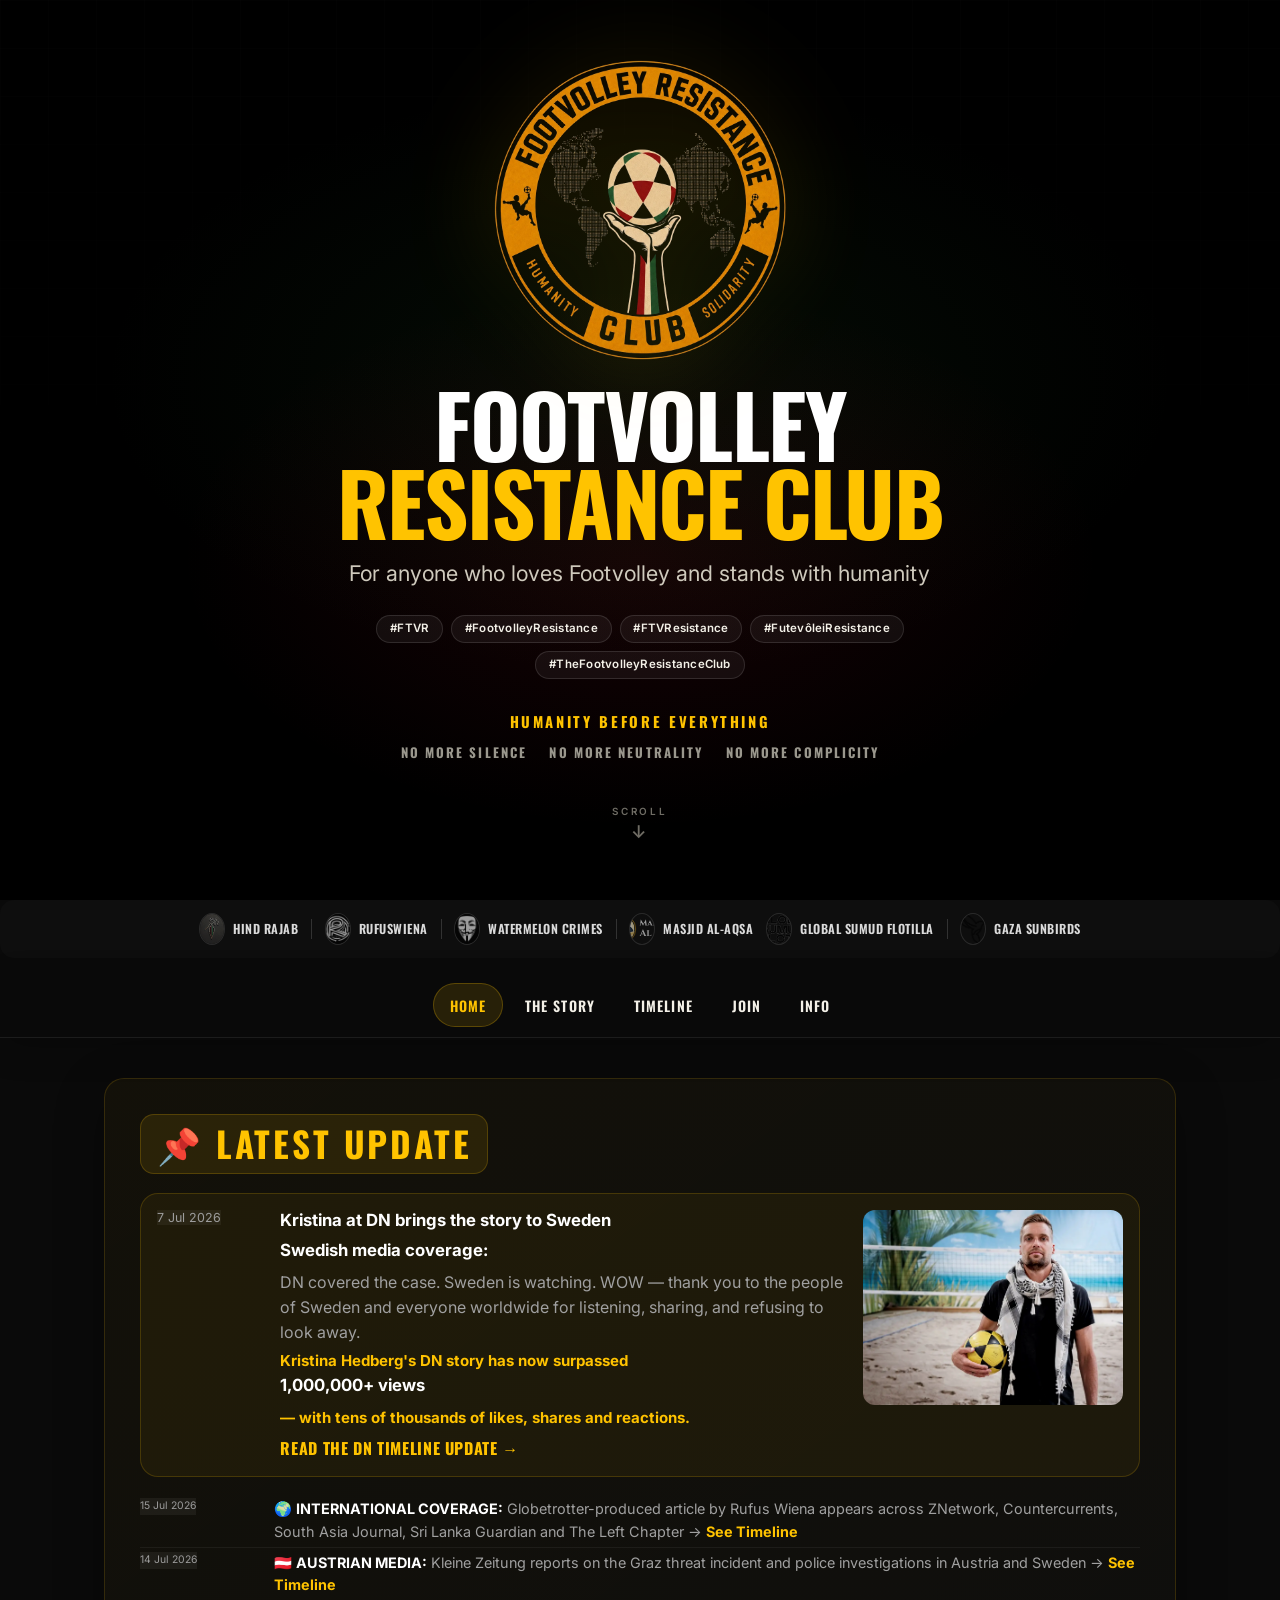
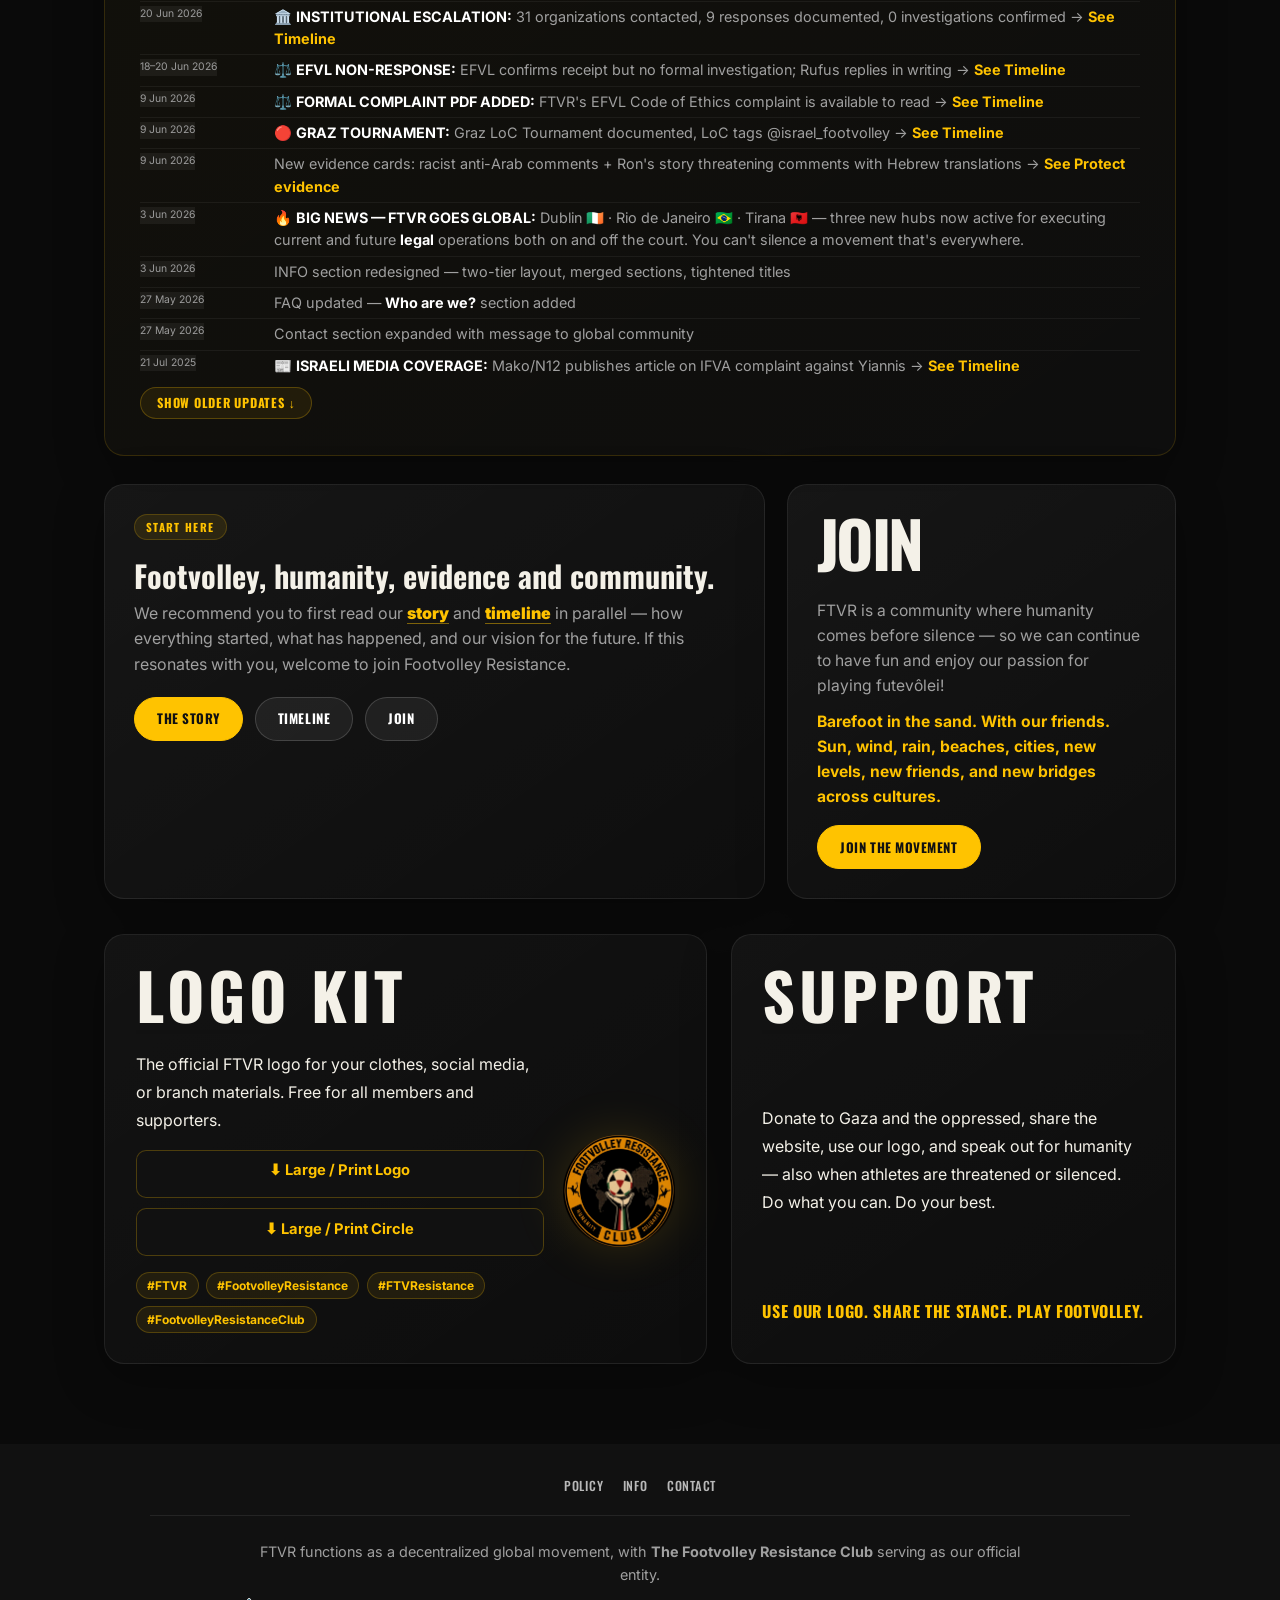
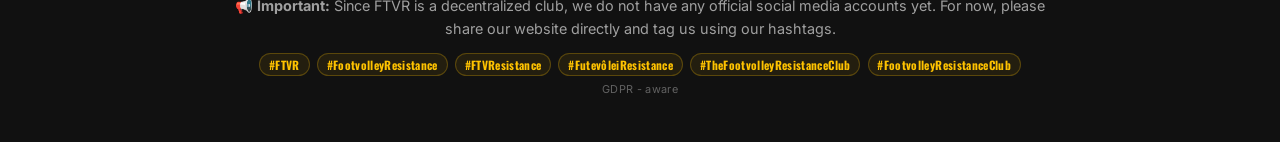
==== commit 0191f805: "Update FTVR homepage routing and media coverage timeline" ====
--- a/index.html
+++ b/index.html
@@ -118,22 +118,24 @@
 </div>
 
 <!-- ═══ SCROLLABLE CONTENT ═══ -->
-<div class="main v6-main">
+<div class="main v6-main" id="home">
 
   <!-- Latest Updates (inline box, no modal) -->
-  <div class="latest-box v6-view v6-home-view" id="home" data-view="home">
+  <div class="latest-box v6-view v6-home-view" data-view="home">
     <div class="latest-kicker">📌 Latest Update</div>
     <a class="latest-feature-unified" href="#timeline/dn-article" aria-label="Read the DN article timeline update">
       <span class="date-tag update-date">7 Jul 2026</span>
       <div class="latest-feature-text">
         <strong>Kristina at DN brings the story to Sweden</strong>
         <p><strong>Swedish media coverage:</strong> DN covered the case. Sweden is watching. WOW — thank you to the people of Sweden and everyone worldwide for listening, sharing, and refusing to look away.</p>
-        <p class="update-meta">DN's social media coverage has now passed <strong>750,000+ views</strong></p>
+        <p class="update-meta">Kristina Hedberg's DN story has now surpassed<br><strong>1,000,000+ views</strong> — with tens of thousands of likes, shares and reactions.</p>
         <span class="feature-link">Read the DN timeline update →</span>
       </div>
       <div class="latest-feature-media"><img src="DNbild.webp" alt="Rufus Wiena photographed for DN article" loading="lazy"></div>
     </a>
     <ul class="latest-list">
+      <li class="update-row"><span class="date-tag update-date">15 Jul 2026</span><span class="update-copy">🌍 <strong>INTERNATIONAL COVERAGE:</strong> Globetrotter-produced article by Rufus Wiena appears across ZNetwork, Countercurrents, South Asia Journal, Sri Lanka Guardian and The Left Chapter → <a href="#timeline/international-coverage">See Timeline</a></span></li>
+      <li class="update-row"><span class="date-tag update-date">14 Jul 2026</span><span class="update-copy">🇦🇹 <strong>AUSTRIAN MEDIA:</strong> Kleine Zeitung reports on the Graz threat incident and police investigations in Austria and Sweden → <a href="#timeline/kleine-zeitung">See Timeline</a></span></li>
       <li class="update-row"><span class="date-tag update-date">20 Jun 2026</span><span class="update-copy">🏛️ <strong>INSTITUTIONAL ESCALATION:</strong> 31 organizations contacted, 9 responses documented, 0 investigations confirmed → <a href="#timeline/institutional-escalation">See Timeline</a></span></li>
       <li class="update-row"><span class="date-tag update-date">18–20 Jun 2026</span><span class="update-copy">⚖️ <strong>EFVL NON-RESPONSE:</strong> EFVL confirms receipt but no formal investigation; Rufus replies in writing → <a href="#timeline/efvl-non-response">See Timeline</a></span></li>
       <li class="update-row"><span class="date-tag update-date">9 Jun 2026</span><span class="update-copy">⚖️ <strong>FORMAL COMPLAINT PDF ADDED:</strong> FTVR's EFVL Code of Ethics complaint is available to read → <a href="#timeline">See Timeline</a></span></li>
@@ -836,7 +838,7 @@
         </div></div>
         <p style="font-size:0.82rem;color:#666;margin-top:0.4rem">DN (Dagens Nyheter) is one of Sweden's largest and most influential national newspapers.</p>
 
-        <p style="margin-top:0.8rem;font-weight:700;color:var(--red)">🔥 One of Sweden's most viewed, liked, and shared news stories today — viral spread across DN's social media: hundreds of thousands of video views, thousands of likes and shares across Instagram and TikTok.</p>
+        <p style="margin-top:0.8rem;font-weight:700;color:var(--red)">🔥 One of Sweden's most viewed, liked, and shared news stories today — viral spread across DN's social media and beyond: over one million video views, tens of thousands of likes, shares and reactions.</p>
 
         <figure style="margin:1rem 0;max-width:410px;text-align:left">
           <img src="dn-article-screenshot-mobile-crop.png" alt="DN.se article screenshot — Nordisk mästare larmar om hot" onclick="openLightbox(this.src)" style="width:100%;height:auto;border-radius:8px;border:1px solid #333;display:block;cursor:zoom-in" loading="lazy">
@@ -906,16 +908,17 @@
 
       <div class="tl-item media-coverage-item">
         <h4 id="international-coverage" style="color:var(--red)">🌍 15 July 2026 — Globetrotter-Produced Article Syndicated Internationally</h4>
-        <p>A <strong>Globetrotter-produced article</strong> by <strong>Rufus Wiena</strong>, connected with the work of <strong>Carlos Ron</strong> and the wider journalist/support network, was published/reposted across several international outlets and news feeds under the title <em>“The Price of Solidarity: How Israel Weaponized European Footvolley and the Institutions That Looked Away.”</em> The coverage spread through independent media networks with outlets connected to <strong>India / South Asia</strong>, <strong>Sri Lanka</strong>, and <strong>Canada / North America</strong>, giving the story reach beyond Europe.</p>
+        <p>A <strong>Globetrotter-produced article</strong> by <strong>Rufus Wiena</strong>, connected with the work of <strong>Carlos Ron</strong> and the wider journalist/support network, was published/reposted across several international outlets and news feeds under the title <em>“The Price of Solidarity: How Israel Weaponized European Footvolley and the Institutions That Looked Away.”</em> The coverage spread through independent media networks, including <strong>ZNetwork</strong> and outlets connected to <strong>India / South Asia</strong>, <strong>Sri Lanka</strong>, and <strong>Canada / North America</strong>, giving the story reach beyond Europe.</p>
         <p><strong>Thank you to Carlos Ron and his team</strong> for writing, publishing and helping this story travel through international media networks.</p>
         <p class="media-note">The original DN reporting and the Carlos Ron / Rufus Wiena text remain the reference versions. The outlets linked here show the story's wider public circulation; any later editorial changes made by third-party sites remain the responsibility of those publishers.</p>
         <div class="media-link-row">
+          <a class="media-badge" href="https://znetwork.org/znetarticle/the-price-of-solidarity-how-israel-weaponized-european-footvolley-and-the-institutions-that-looked-away/?amp=1" target="_blank" rel="noopener"><img src="assets/media-logos/znetwork-favicon.svg" alt="ZNetwork icon" loading="lazy"><span>ZNetwork</span></a>
           <a class="media-badge" href="https://countercurrents.org/2026/07/the-price-of-solidarity-how-israel-weaponized-european-footvolley-and-the-institutions-that-looked-away/" target="_blank" rel="noopener"><img src="assets/media-logos/countercurrents-favicon-128.png" alt="Countercurrents icon" loading="lazy"><span>Countercurrents</span></a>
           <a class="media-badge" href="https://southasiajournal.net/post/west-asia/61479/the-price-of-solidarity-how-israel-weaponized-european-footvolley-and-the-institutions-that-looked-away" target="_blank" rel="noopener"><img src="assets/media-logos/south-asia-journal-favicon-128.png" alt="South Asia Journal icon" loading="lazy"><span>South Asia Journal</span></a>
           <a class="media-badge" href="https://slguardian.org/the-price-of-solidarity/" target="_blank" rel="noopener"><img src="assets/media-logos/sri-lanka-guardian-favicon-128.png" alt="Sri Lanka Guardian icon" loading="lazy"><span>Sri Lanka Guardian</span></a>
           <a class="media-badge" href="https://www.theleftchapter.com/post/the-price-of-solidarity-how-israel-weaponized-european-footvolley-and-the-institutions-that-looked" target="_blank" rel="noopener"><img src="assets/media-logos/the-left-chapter-favicon-128.png" alt="The Left Chapter icon" loading="lazy"><span>The Left Chapter</span></a>
         </div>
-        <span class="tl-tag">Globetrotter · Carlos Ron · Rufus Wiena · Countercurrents · South Asia Journal · Sri Lanka Guardian · The Left Chapter</span>
+        <span class="tl-tag">Globetrotter · Carlos Ron · Rufus Wiena · ZNetwork · Countercurrents · South Asia Journal · Sri Lanka Guardian · The Left Chapter</span>
       </div>
 
       <!-- ─── 6. OFFICIAL RESPONSES TO DN JOURNALIST — DEFERRED ─── -->
@@ -1120,6 +1123,7 @@
       <div class="footer-tags" aria-label="FTVR hashtags">
         <span>#FTVR</span><span>#FootvolleyResistance</span><span>#FTVResistance</span><span>#FutevôleiResistance</span><span>#TheFootvolleyResistanceClub</span><span>#FootvolleyResistanceClub</span>
       </div>
+      <p class="footer-gdpr-aware">GDPR - aware</p>
     </div>
   </div>
 </div>
--- a/css/v6-polish.css
+++ b/css/v6-polish.css
@@ -421,3 +421,70 @@
   display:block!important;
 }
 .home-join-card .eyebrow::after{display:none!important;content:none!important;}
+
+/* v8 tiny footer/privacy marker */
+.footer-gdpr-aware{
+  margin:.9rem auto 0;
+  color:rgba(255,255,255,.34);
+  font-size:.68rem;
+  line-height:1.2;
+  letter-spacing:.03em;
+}
+.hero-logo{cursor:default!important;pointer-events:none!important}
+
+
+/* v8 media coverage badges */
+.media-coverage-item .media-note{
+  margin-top:.55rem;
+  color:var(--v6-text-muted);
+  font-size:.84rem;
+  line-height:1.55;
+}
+.media-link-row{
+  display:flex;
+  flex-wrap:wrap;
+  gap:.55rem;
+  margin:.9rem 0 .75rem;
+}
+.media-badge{
+  display:inline-flex;
+  align-items:center;
+  gap:.42rem;
+  padding:.42rem .7rem;
+  border:1px solid rgba(255,195,0,.22);
+  background:rgba(255,255,255,.045);
+  color:#fff;
+  border-radius:999px;
+  text-decoration:none;
+  font:700 .74rem/1.1 'Oswald',sans-serif;
+  letter-spacing:.02em;
+  transition:transform .18s ease,border-color .18s ease,background .18s ease;
+}
+.media-badge:hover{
+  transform:translateY(-1px);
+  border-color:rgba(255,195,0,.55);
+  background:rgba(255,195,0,.1);
+  color:var(--yellow);
+}
+.media-badge img{
+  width:18px;
+  height:18px;
+  border-radius:4px;
+  object-fit:cover;
+  background:#fff;
+  flex:0 0 18px;
+}
+@media(max-width:560px){.media-badge{font-size:.69rem;padding:.38rem .58rem}.media-badge img{width:16px;height:16px}}
+
+
+/* v8 staging patch: requested smaller media-logo badges in timeline */
+.v6-view[data-view="timeline"] .media-badge img{
+  width:14px!important;
+  height:14px!important;
+  flex-basis:14px!important;
+  border-radius:3px!important;
+}
+.v6-view[data-view="timeline"] .media-badge{
+  gap:.32rem;
+}
+@media(max-width:560px){.v6-view[data-view="timeline"] .media-badge img{width:13px!important;height:13px!important;flex-basis:13px!important}}
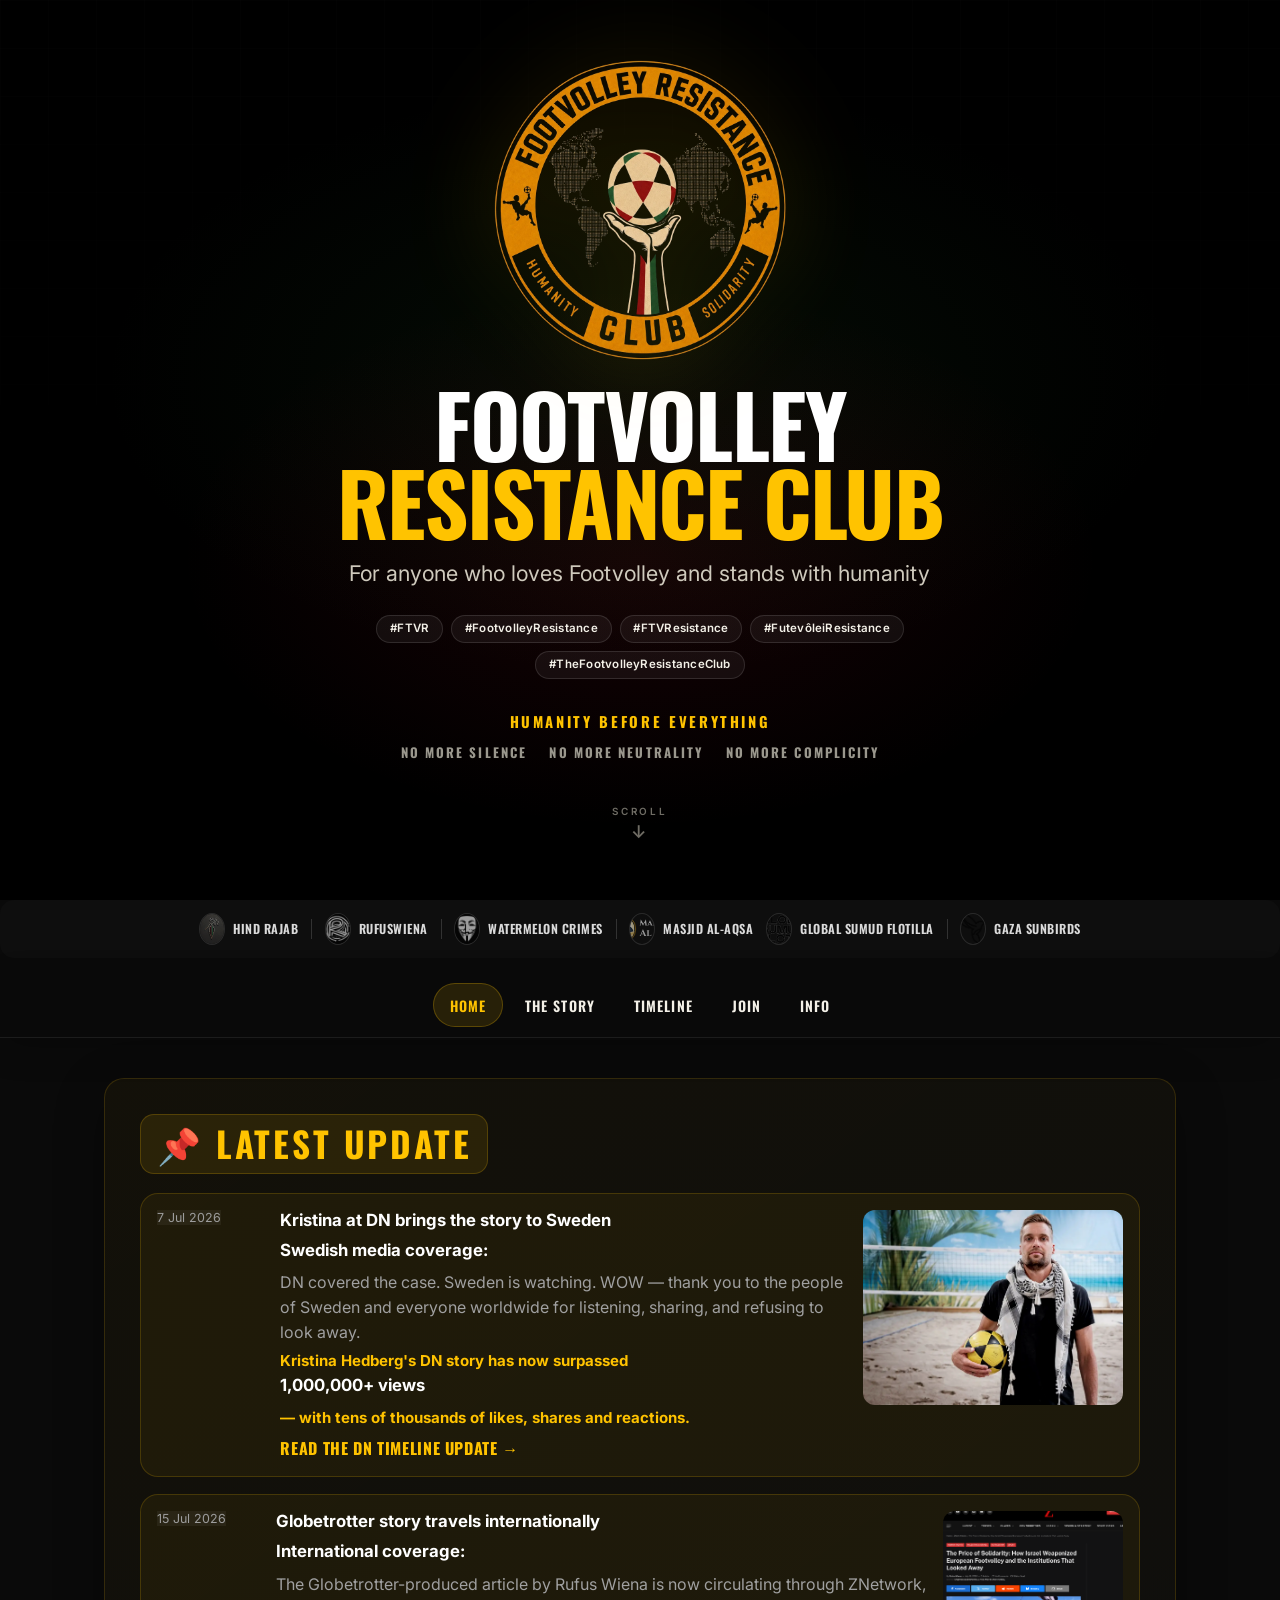
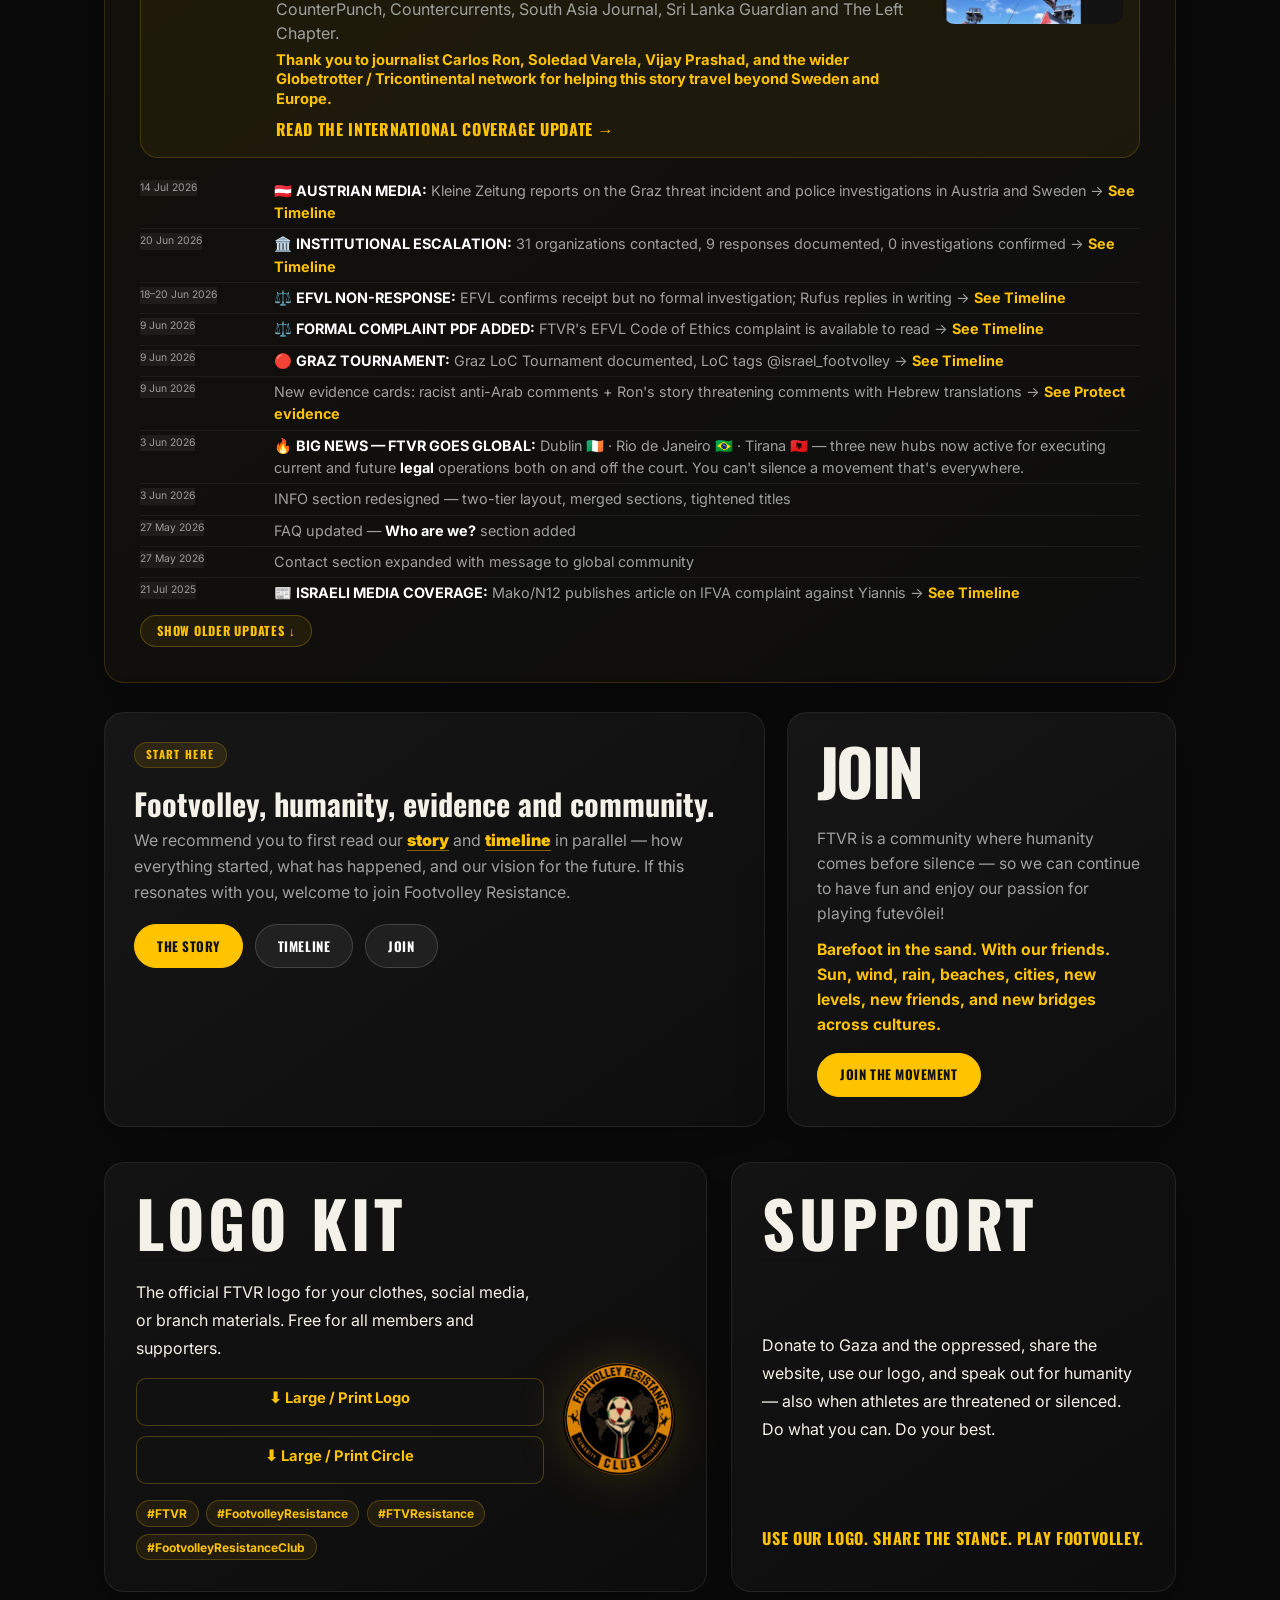
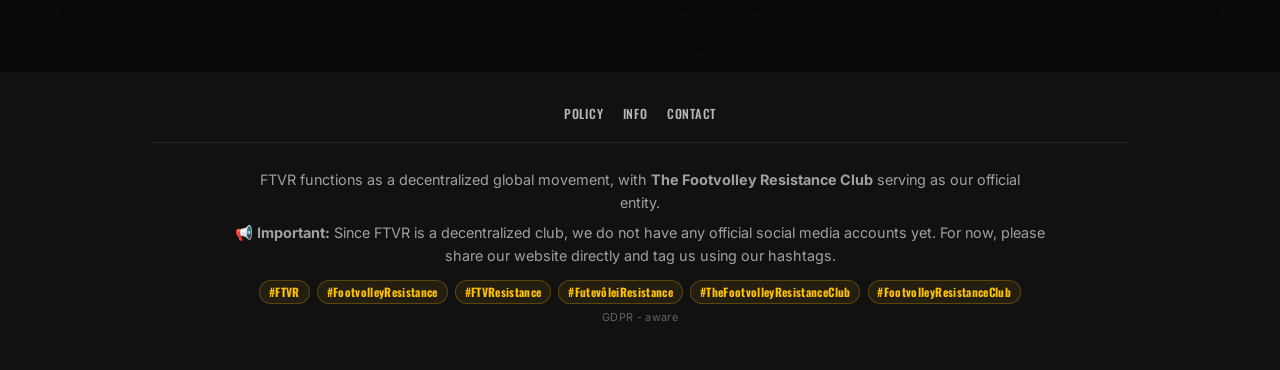
==== commit 5867c814: "Update FTVR media coverage pins and timeline" ====
--- a/index.html
+++ b/index.html
@@ -133,8 +133,17 @@
       </div>
       <div class="latest-feature-media"><img src="DNbild.webp" alt="Rufus Wiena photographed for DN article" loading="lazy"></div>
     </a>
+    <a class="latest-feature-unified latest-feature-secondary" href="#timeline/international-coverage" aria-label="Read the international coverage timeline update">
+      <span class="date-tag update-date">15 Jul 2026</span>
+      <div class="latest-feature-text">
+        <strong>Globetrotter story travels internationally</strong>
+        <p><strong>International coverage:</strong> The Globetrotter-produced article by Rufus Wiena is now circulating through ZNetwork, CounterPunch, Countercurrents, South Asia Journal, Sri Lanka Guardian and The Left Chapter.</p>
+        <p class="update-meta compact-thanks">Thank you to journalist Carlos Ron, Soledad Varela, Vijay Prashad, and the wider Globetrotter / Tricontinental network for helping this story travel beyond Sweden and Europe.</p>
+        <span class="feature-link">Read the international coverage update →</span>
+      </div>
+      <div class="latest-feature-media"><img src="international-coverage-thumbnail.png" alt="International media coverage screenshot" loading="lazy"></div>
+    </a>
     <ul class="latest-list">
-      <li class="update-row"><span class="date-tag update-date">15 Jul 2026</span><span class="update-copy">🌍 <strong>INTERNATIONAL COVERAGE:</strong> Globetrotter-produced article by Rufus Wiena appears across ZNetwork, Countercurrents, South Asia Journal, Sri Lanka Guardian and The Left Chapter → <a href="#timeline/international-coverage">See Timeline</a></span></li>
       <li class="update-row"><span class="date-tag update-date">14 Jul 2026</span><span class="update-copy">🇦🇹 <strong>AUSTRIAN MEDIA:</strong> Kleine Zeitung reports on the Graz threat incident and police investigations in Austria and Sweden → <a href="#timeline/kleine-zeitung">See Timeline</a></span></li>
       <li class="update-row"><span class="date-tag update-date">20 Jun 2026</span><span class="update-copy">🏛️ <strong>INSTITUTIONAL ESCALATION:</strong> 31 organizations contacted, 9 responses documented, 0 investigations confirmed → <a href="#timeline/institutional-escalation">See Timeline</a></span></li>
       <li class="update-row"><span class="date-tag update-date">18–20 Jun 2026</span><span class="update-copy">⚖️ <strong>EFVL NON-RESPONSE:</strong> EFVL confirms receipt but no formal investigation; Rufus replies in writing → <a href="#timeline/efvl-non-response">See Timeline</a></span></li>
@@ -908,17 +917,18 @@
 
       <div class="tl-item media-coverage-item">
         <h4 id="international-coverage" style="color:var(--red)">🌍 15 July 2026 — Globetrotter-Produced Article Syndicated Internationally</h4>
-        <p>A <strong>Globetrotter-produced article</strong> by <strong>Rufus Wiena</strong>, connected with the work of <strong>Carlos Ron</strong> and the wider journalist/support network, was published/reposted across several international outlets and news feeds under the title <em>“The Price of Solidarity: How Israel Weaponized European Footvolley and the Institutions That Looked Away.”</em> The coverage spread through independent media networks, including <strong>ZNetwork</strong> and outlets connected to <strong>India / South Asia</strong>, <strong>Sri Lanka</strong>, and <strong>Canada / North America</strong>, giving the story reach beyond Europe.</p>
-        <p><strong>Thank you to Carlos Ron and his team</strong> for writing, publishing and helping this story travel through international media networks.</p>
+        <p>A <strong>Globetrotter-produced article</strong> by <strong>Rufus Wiena</strong>, connected with the work of <strong>Carlos Ron</strong> and the wider journalist/support network, was published/reposted across several international outlets and news feeds under the title <em>“The Price of Solidarity: How Israel Weaponized European Footvolley and the Institutions That Looked Away.”</em> The coverage spread through independent media networks, including <strong>ZNetwork</strong>, <strong>CounterPunch</strong>, and outlets connected to <strong>India / South Asia</strong>, <strong>Sri Lanka</strong>, and <strong>Canada / North America</strong>, giving the story reach beyond Europe.</p>
+        <p><strong>Thank you to Carlos Ron, Soledad Varela, Vijay Prashad, and the wider Globetrotter / Tricontinental network</strong> for writing, assisting, publishing, and helping this story travel through international media networks.</p>
         <p class="media-note">The original DN reporting and the Carlos Ron / Rufus Wiena text remain the reference versions. The outlets linked here show the story's wider public circulation; any later editorial changes made by third-party sites remain the responsibility of those publishers.</p>
         <div class="media-link-row">
           <a class="media-badge" href="https://znetwork.org/znetarticle/the-price-of-solidarity-how-israel-weaponized-european-footvolley-and-the-institutions-that-looked-away/?amp=1" target="_blank" rel="noopener"><img src="assets/media-logos/znetwork-favicon.svg" alt="ZNetwork icon" loading="lazy"><span>ZNetwork</span></a>
-          <a class="media-badge" href="https://countercurrents.org/2026/07/the-price-of-solidarity-how-israel-weaponized-european-footvolley-and-the-institutions-that-looked-away/" target="_blank" rel="noopener"><img src="assets/media-logos/countercurrents-favicon-128.png" alt="Countercurrents icon" loading="lazy"><span>Countercurrents</span></a>
+                    <a class="media-badge" href="https://www.counterpunch.org/2026/07/17/the-price-of-solidarity-how-israel-weaponized-european-footvolley-and-the-institutions-that-looked-away/" target="_blank" rel="noopener"><img src="assets/media-logos/counterpunch-favicon.svg" alt="CounterPunch icon" loading="lazy"><span>CounterPunch</span></a>
+<a class="media-badge" href="https://countercurrents.org/2026/07/the-price-of-solidarity-how-israel-weaponized-european-footvolley-and-the-institutions-that-looked-away/" target="_blank" rel="noopener"><img src="assets/media-logos/countercurrents-favicon-128.png" alt="Countercurrents icon" loading="lazy"><span>Countercurrents</span></a>
           <a class="media-badge" href="https://southasiajournal.net/post/west-asia/61479/the-price-of-solidarity-how-israel-weaponized-european-footvolley-and-the-institutions-that-looked-away" target="_blank" rel="noopener"><img src="assets/media-logos/south-asia-journal-favicon-128.png" alt="South Asia Journal icon" loading="lazy"><span>South Asia Journal</span></a>
           <a class="media-badge" href="https://slguardian.org/the-price-of-solidarity/" target="_blank" rel="noopener"><img src="assets/media-logos/sri-lanka-guardian-favicon-128.png" alt="Sri Lanka Guardian icon" loading="lazy"><span>Sri Lanka Guardian</span></a>
           <a class="media-badge" href="https://www.theleftchapter.com/post/the-price-of-solidarity-how-israel-weaponized-european-footvolley-and-the-institutions-that-looked" target="_blank" rel="noopener"><img src="assets/media-logos/the-left-chapter-favicon-128.png" alt="The Left Chapter icon" loading="lazy"><span>The Left Chapter</span></a>
         </div>
-        <span class="tl-tag">Globetrotter · Carlos Ron · Rufus Wiena · ZNetwork · Countercurrents · South Asia Journal · Sri Lanka Guardian · The Left Chapter</span>
+        <span class="tl-tag">Globetrotter · Carlos Ron · Soledad Varela · Vijay Prashad · Tricontinental · Rufus Wiena · ZNetwork · CounterPunch · Countercurrents · South Asia Journal · Sri Lanka Guardian · The Left Chapter</span>
       </div>
 
       <!-- ─── 6. OFFICIAL RESPONSES TO DN JOURNALIST — DEFERRED ─── -->
@@ -1040,7 +1050,7 @@
     <section class="positive-panel join-unified-panel">
       <span class="eyebrow">What FTVR stands for</span>
       <h3>No threats in sport. No empty words. Real support.</h3>
-      <p><strong>FTVR is more than a footvolley club — it is a movement.</strong> A global community that stands with humanity, resists oppression, and refuses to normalize genocide, war crimes, and the disturbing realities we have witnessed in the footvolley community — both on and off the footvolley court.</p>
+      <p><strong>FTVR is more than a footvolley club — it is a movement.</strong> A global community that stands with humanity, resists oppression, and refuses to normalize genocide, war crimes, threats, intimidation, or the disturbing realities we have witnessed in parts of the footvolley community — both on and off the footvolley court.</p>
       <p>FTVR stands for athlete safety, human dignity, anti-racism, anti-harassment, freedom of conscience and expression, and equal protection for all athletes. We believe sport should protect people, not silence victims. If you join this community, the mindset is different: we stand up for each other, care for each other, and refuse to abandon people when it matters.</p>
       <p>FTVR is <strong>open and decentralized</strong> — meaning there is no single point of failure. Anyone can build on top of this, expand it, and grow the community. Only your imagination is the limit.</p>
       <div class="value-grid">
@@ -1231,6 +1241,8 @@
       </div></div>
       <button class="collapsible btn-ftvr" onclick="toggle(this)">WHO WE ARE</button>
       <div class="collapse-content"><div class="collapse-inner">
+        <p><strong>FTVR is a footvolley community first:</strong> people who love the game, the sand, the sun, the friendships, the rallies, the travel, and the simple joy of playing futevôlei together. We stand with humanity because we want footvolley to stay what it should be — fun, welcoming, safe, and full of life.</p>
+
         <p><strong>OUR TEAM</strong> — For one year, FTVR has been in closed-door meetings across borders.</p>
         <p style="margin-top:0.8rem">We are now a <strong>fully decentralized footvolley club</strong> — linked to government entities, investigative journalists, cybersecurity experts, hackers, and human rights advocates working inside and outside the global footvolley community. Many of them. Everywhere.</p>
         <p style="margin-top:0.8rem;font-weight:600">We will NEVER forget.</p>
--- a/css/v6-polish.css
+++ b/css/v6-polish.css
@@ -488,3 +488,9 @@
   gap:.32rem;
 }
 @media(max-width:560px){.v6-view[data-view="timeline"] .media-badge img{width:13px!important;height:13px!important;flex-basis:13px!important}}
+.nowrap{white-space:nowrap}
+.compact-thanks{word-spacing:normal!important;letter-spacing:normal!important}
+.latest-feature-secondary{grid-template-columns:104px minmax(0,1fr) 180px!important;gap:.9rem!important}
+.latest-feature-secondary .compact-thanks{font-size:.92rem!important;line-height:1.35!important;word-spacing:normal!important;letter-spacing:normal!important;hyphens:none!important}
+.latest-feature-secondary .latest-feature-media img{aspect-ratio:16/10!important;object-fit:cover!important}
+@media(max-width:980px){.latest-feature-secondary{grid-template-columns:96px minmax(0,1fr)!important}.latest-feature-secondary .latest-feature-media{display:none!important}}
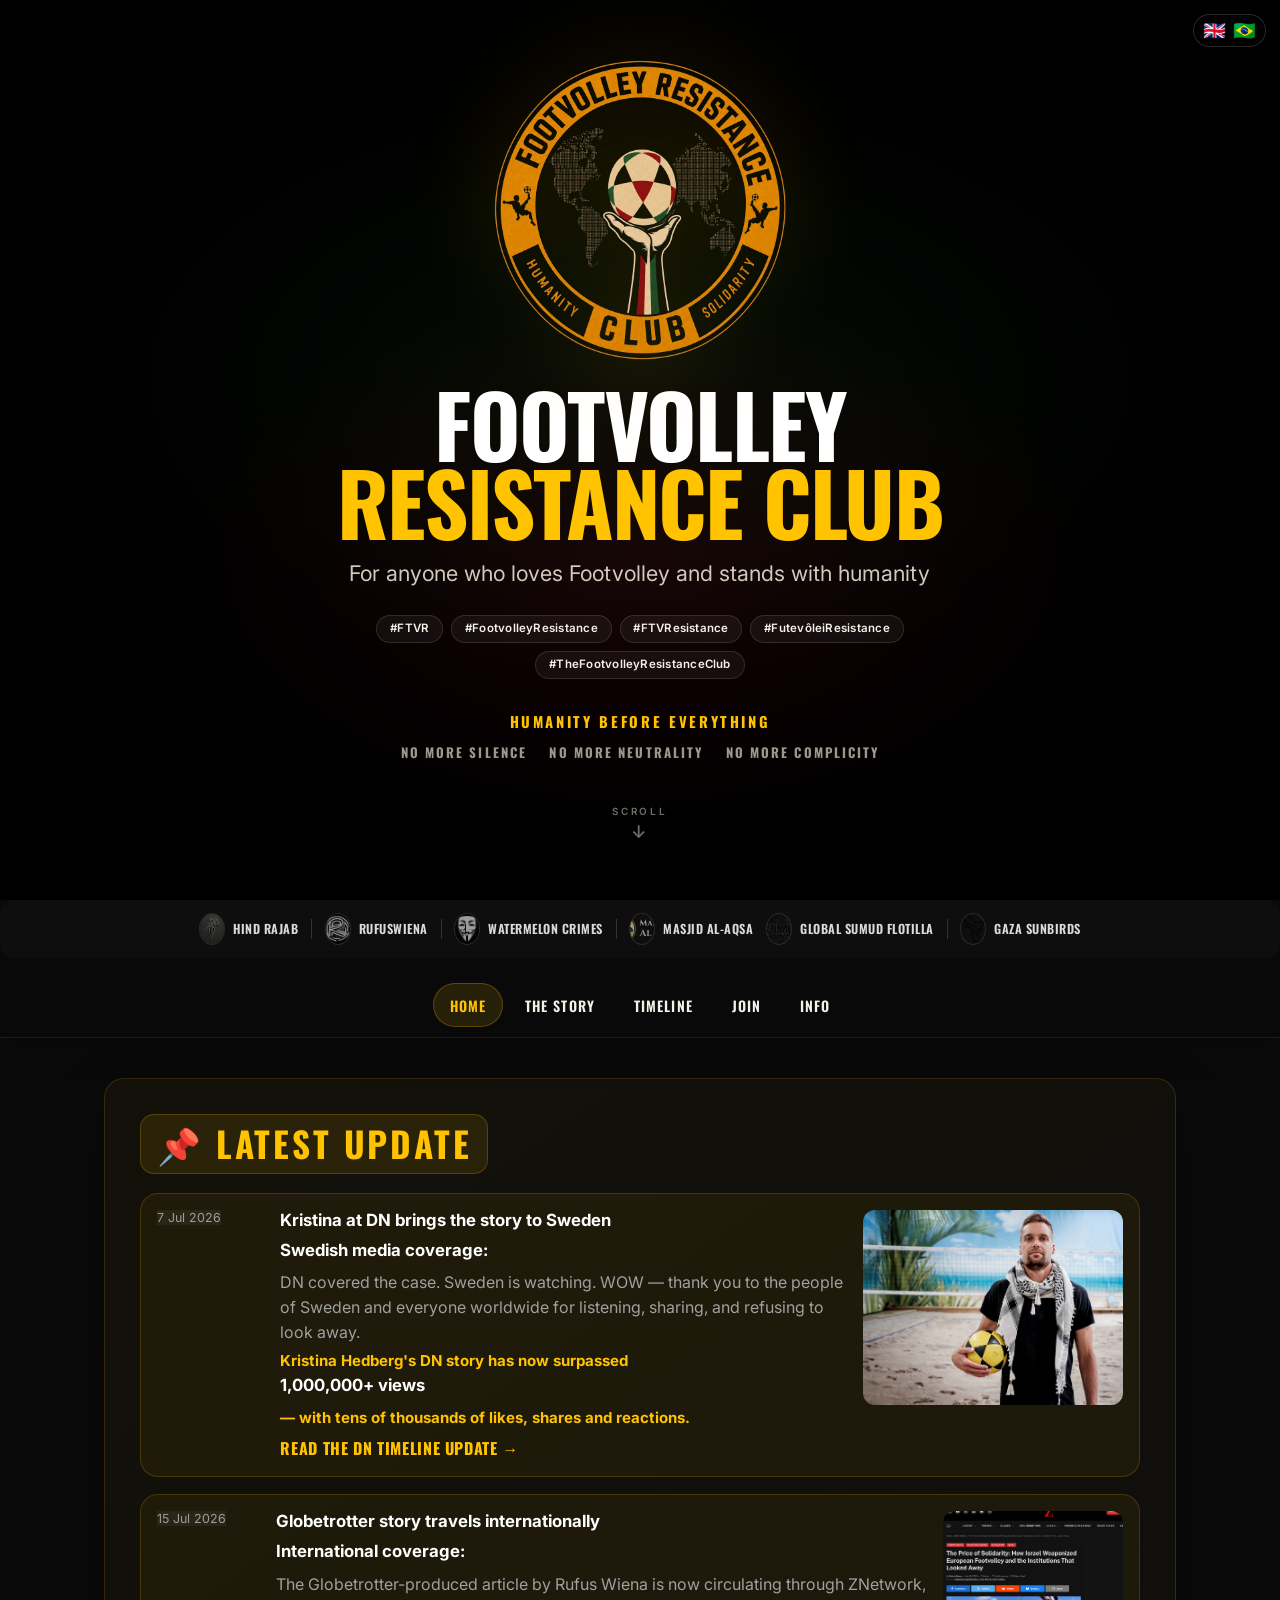
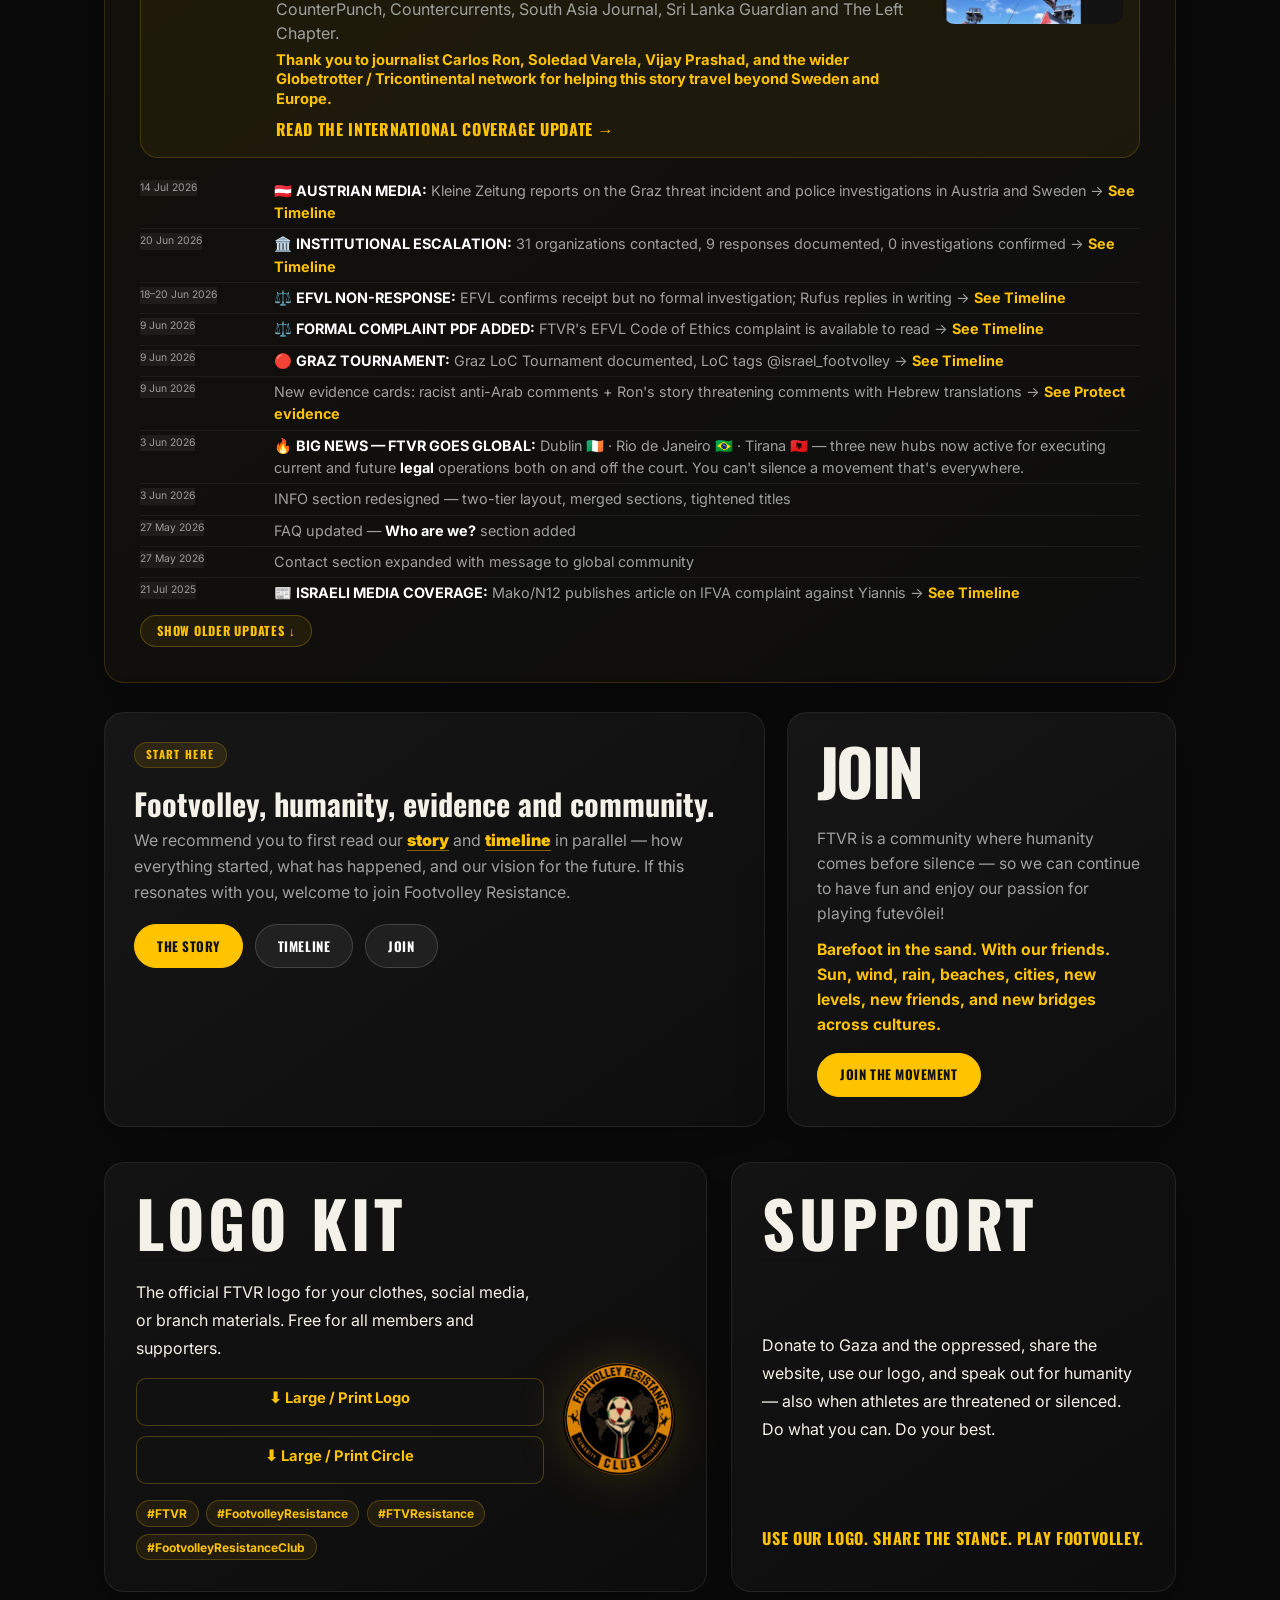
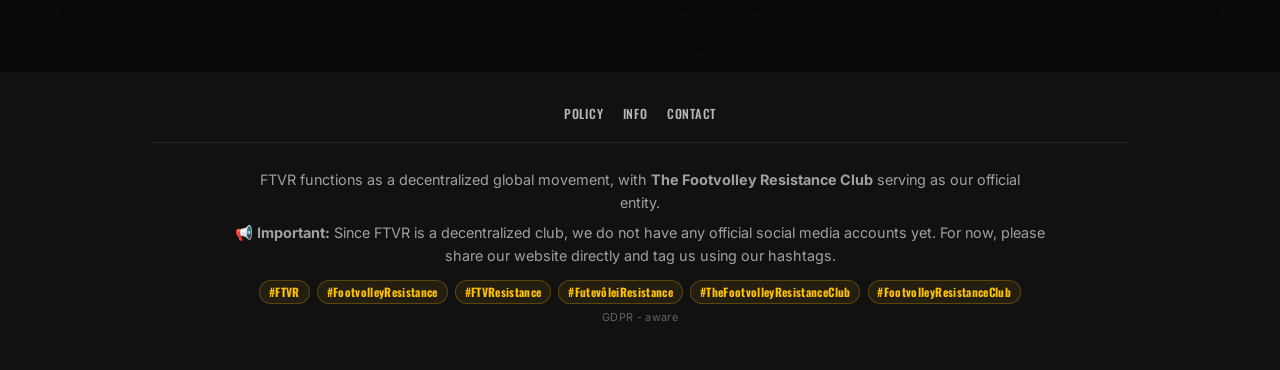
==== commit 179e159c: "Add Brazilian Portuguese FTVR site" ====
--- a/index.html
+++ b/index.html
@@ -5,6 +5,10 @@
 <meta name="viewport" content="width=device-width,initial-scale=1.0">
 <title>FTVR — The Footvolley Resistance Club</title>
 <meta name="description" content="The Footvolley Resistance Club. For anyone who loves Footvolley and stands with humanity and the oppressed. Est. 15 May 2026 — Nakba Day.">
+<link rel="canonical" href="https://ftvresistance.com/">
+<link rel="alternate" hreflang="en" href="https://ftvresistance.com/">
+<link rel="alternate" hreflang="pt-BR" href="https://ftvresistance.com/pt-br/">
+<link rel="alternate" hreflang="x-default" href="https://ftvresistance.com/">
 <meta property="og:title" content="Footvolley Resistance Club — FTVR">
 <meta property="og:description" content="For anyone who loves Footvolley and stands with humanity. Free, decentralized, open to all.">
 <meta property="og:image" content="https://ftvresistance.com/ftvrlogov1.webp">
@@ -23,10 +27,9 @@
   <script defer src="https://stats-rufus.servegame.com/script.js" data-website-id="d6eb27fc-2d73-4469-8de6-720af789be46"></script>
 
 <!-- SEO: Meta Keywords -->
-<meta name="keywords" content="footvolley resistance, FTVR, footvolley, death threats, sportswashing, Hasbara, Israel footvolley, Palestine, human rights, athlete safety, genocide, apartheid, EFVL, TAFC, IFA, footvolley community, threats in sport">
+<meta name="keywords" content="footvolley resistance, FTVR, footvolley, death threats, sportswashing, Hasbara, Israel footvolley, Palestine, human rights, athlete safety, genocide, apartheid, EFVL, TAFC, IFVA, footvolley community, threats in sport">
 
 <!-- SEO: Canonical URL -->
-<link rel="canonical" href="https://www.ftvresistance.com/">
 
 <!-- SEO: Structured Data -->
 <script type="application/ld+json">
@@ -48,6 +51,7 @@
 </script>
 </head>
 <body>
+  <div class="language-switch" aria-label="Language switch"><a href="/" lang="en" aria-label="English version" title="English">🇬🇧</a><a href="/pt-br/" lang="pt-BR" aria-label="Versão em português do Brasil" title="Português do Brasil">🇧🇷</a></div>
 
 <!-- ═══ HEADER (v6 Round 3: black, centered, logo-first) ═══ -->
 <header class="hero">
@@ -159,7 +163,7 @@
     <button class="older-toggle" onclick="toggleOlder(this)">Show older updates ↓</button>
     <ul class="older-updates latest-list" hidden>
       <li class="update-row"><span class="date-tag update-date">26 May 2026</span><span class="update-copy">Sections renamed: PROTECT / RESIST / EXPOSE</span></li>
-      <li class="update-row"><span class="date-tag update-date">26 May 2026</span><span class="update-copy">EXPOSE rewritten — IFA, EFVL, sportswashing strategy, TAFC Connection highlight → <a href="#story">See Expose</a></span></li>
+      <li class="update-row"><span class="date-tag update-date">26 May 2026</span><span class="update-copy">EXPOSE rewritten — IFVA, EFVL, sportswashing strategy, TAFC Connection highlight → <a href="#story">See Expose</a></span></li>
       <li class="update-row"><span class="date-tag update-date">26 May 2026</span><span class="update-copy">Hasbara: $730M propaganda machine section added → <a href="#story">See Expose</a></span></li>
       <li class="update-row"><span class="date-tag update-date">25 May 2026</span><span class="update-copy">New evidence: @mamaninio__, @oriya_malul1, @roy___levi, @tal_hay1, @halfonthefire, @yuval_aharfi + 6 more → <a href="#story">See Protect evidence</a></span></li>
       <li class="update-row"><span class="date-tag update-date">25 May 2026</span><span class="update-copy">Politics × Sports evidence grid: IDF propaganda tours, TAFC Israel, @ronbenishai.ftv → <a href="#story">See Expose</a></span></li>
@@ -196,8 +200,8 @@
       <p><strong>Created in 2026</strong>, Footvolley Resistance was formed as an urgent initiative to protect our community, our players, and the spirit of the sport itself.</p>
       <p>Footvolley was built by passionate people, local communities, friendships, neighborhoods, training groups, and human connection. Across the world, it remains a deeply welcoming and kind environment where people from different cultures meet through sport. <strong>That space must be protected.</strong></p>
       <h3>Why did we create FTVR?</h3>
-      <p>The footvolley community can no longer ignore behaviors and realities that directly threaten the <strong>safety</strong>, <strong>dignity</strong>, and <strong>humanity</strong> of players and people around them. This includes <strong>death threats</strong> against players and their families, public and private harassment, open support for <strong>genocide</strong> and <strong>war crimes</strong>, normalization of hatred, and the growing acceptance of <strong>blood-money</strong> and political laundering inside the global footvolley environment.</p>
-      <p>We must be absolutely clear about what is unacceptable. The overwhelming majority of these incidents have involved players from or associated with the <strong>apartheid ethno-supremacist state of Israel</strong> and their supporters — and in most cases the <strong>Israel Footvolley Association (IFA)</strong> was very well aware of, or even igniting them. At the same time, any similar behavior from any person, group, or country would be equally unacceptable.</p>
+      <p>The footvolley community can no longer ignore behaviors and realities that directly threaten the <strong>safety</strong>, <strong>dignity</strong>, and <strong>humanity</strong> of players and people around them. This includes <strong>death threats</strong> against players and their families, public and private harassment, open support for <strong>genocide</strong> and <strong>war crimes</strong>, normalization of hatred, and concerns about <strong>alleged military-linked funding</strong> and political laundering inside the global footvolley environment.</p>
+      <p>We must be absolutely clear about what is unacceptable. Many of the documented incidents involved players from, or associated with, <strong>Israel</strong> and their supporters. The <strong>Israel Footvolley Association (IFVA)</strong> appears in the documented record as aware of parts of this environment or tagged in relevant content. At the same time, any similar behavior from any person, group, or country would be equally unacceptable.</p>
     </div>
 
     <div class="collapse-content open"><div class="collapse-inner story-media-wrap">
@@ -493,9 +497,9 @@
         <span class="tl-tag">No response</span>
       </div>
       <div class="tl-item">
-        <h4>Blood money enters the footvolley community</h4>
-        <p><strong>Blood money</strong> directly connected to the apartheid state of Israel and linked to the IDF is offered to various footvolley players globally — <strong>many accept</strong>, even though they know where it comes from.</p>
-        <span class="tl-tag">Blood money</span>
+        <h4>Alleged military-linked money enters the footvolley community</h4>
+        <p><strong>Money alleged to be connected to Israel and linked to the IDF</strong> is offered to various footvolley players globally — <strong>many accept</strong>, despite the documented concerns about where it comes from.</p>
+        <span class="tl-tag">Alleged military-linked money</span>
       </div>
       <div class="tl-item">
         <h4>March 2026 — TAFC Israel is announced</h4>
@@ -603,7 +607,7 @@
         </div>
 
         <!-- 2. THE CONTRADICTION — what actually happened -->
-        <p style="margin-top:1.2rem;color:#000">League of Champions was informed — in person and through the documented evidence at ftvresistance.com — about the conduct of IFVA-affiliated players <strong>well before</strong> this tournament. The <strong>EFVL President</strong> served as <strong>referee</strong>. An <strong>EFVL Executive Committee member</strong> organised the event. Both were fully aware.</p>
+        <p style="margin-top:1.2rem;color:#000">Before this tournament, League of Champions was informed — in person and through documented evidence at ftvresistance.com — of the <strong>clear prior threat against Yiannis</strong>. Separate threats and incitement involving Rufus were documented later in connection with Graz. The <strong>EFVL President</strong> served as <strong>referee</strong>, and an <strong>EFVL Executive Committee member</strong> organised the event.</p>
         <p style="margin-top:0.6rem;color:#000">Players openly wore <strong>IFVA-branded clothing</strong> in the players' area at Freiheitsplatz — choosing to represent and normalize the very association whose <strong>affiliated members and supporters</strong> send <strong>death threats</strong> and <strong>incite violence</strong>. If <strong>you choose to wear their brand</strong>, you choose to <strong>stand behind their conduct</strong>. It is worth noting that IFVA was clearly tagged on the @mikasa.tu.kasa <strong>BOMB CASING</strong> post — and as far as our research has been able to find, <strong>no condemnation was ever made</strong> by IFVA, nor by any of the other tagged accounts, nor by any official footvolley organisation.</p>
         <p style="margin-top:0.6rem;color:#000">After the tournament, <strong>League of Champions tagged @israel_footvolley</strong> on their Instagram — the very association documented above.</p>
         <div style="margin-top:0.8rem">
@@ -944,7 +948,7 @@
     <p class="story-lede"><strong>"No politics in sport" doesn't exist.</strong></p>
 
     <p style="margin-top:0.8rem">Sport has never been separate from society. Every major social movement in history has played out on the field, on the court, and in the arena. From Jesse Owens to Muhammad Ali, from Tommie Smith's raised fist to Colin Kaepernick's knee &mdash; sport is where injustice becomes visible and where courage becomes contagious.</p>
-    <p style="margin-top:0.8rem">Today, the footvolley community is no exception. While the <strong>Israel Footvolley Association (IFA)</strong> and its supporters aggressively demand &ldquo;no politics in sport&rdquo; from European players and organizers, they simultaneously engage in overt political sportswashing themselves &mdash; a stance that the <strong>European Footvolley League (EFVL)</strong> has largely normalized without critical judgement.</p>
+    <p style="margin-top:0.8rem">Today, the footvolley community is no exception. While the <strong>Israel Footvolley Association (IFVA)</strong> and its supporters aggressively demand &ldquo;no politics in sport&rdquo; from European players and organizers, they simultaneously engage in overt political sportswashing themselves &mdash; a stance that the <strong>European Footvolley League (EFVL)</strong> has largely normalized without critical judgement.</p>
     <p style="margin-top:0.8rem">This strategy includes the use of <strong>footvolley events, international partnerships, influencer athletes, propaganda-style content, and guided tours connected to the October 7th attacks</strong> to build international sympathy, normalize the actions of the Israeli state, and strengthen its image within the global footvolley community. At the same time, players who speak out against genocide, apartheid, war crimes, intimidation, or dehumanization are attacked, threatened, or silenced.</p>
     <p style="margin-top:0.8rem">When <strong>players accept money</strong> from a state accused of committing an <strong>active genocide</strong> &mdash; while federations ignore intimidation and death threats directed at those who object &mdash; sport itself becomes complicit. Silence is not neutrality. Neutrality is a political choice.</p>
 
@@ -954,7 +958,7 @@
     </div>
 
     <p style="margin-top:1rem">The <strong>contradiction</strong> is obvious: <strong>politics are considered &ldquo;unacceptable&rdquo;</strong> only when players <strong>challenge oppression</strong> &mdash; never when sport is used to normalize it.</p>
-    <p style="margin-top:0.8rem">The material below documents examples of this broader strategy, the public positioning of the <strong>Israel Footvolley Association (IFA)</strong>, and the wider effort to <strong>politically instrumentalize footvolley</strong> while <strong>demanding silence</strong> from those who object.</p>
+    <p style="margin-top:0.8rem">The material below documents examples of this broader strategy, the public positioning of the <strong>Israel Footvolley Association (IFVA)</strong>, and the wider effort to <strong>politically instrumentalize footvolley</strong> while <strong>demanding silence</strong> from those who object.</p>
 
     <!-- Politics x Sports Evidence Grid -->
 <div class="ig-grid" style="margin-top:1.5rem">
@@ -1413,7 +1417,7 @@
         <p><strong>"Why do you not speak out against the Zionists?"</strong></p>
         <p style="margin:0.3rem 0 1rem;padding-left:12px;border-left:3px solid #666">"It is complicated, if I say something in Germany I will be called an antisemite!"<br><span style="font-size:0.8rem;color:#888">— German FTV player</span></p>
 
-        <p><strong>"You know that you are accepting blood money directly from Israel and the IDF, and you have no problem with this?"</strong></p>
+        <p><strong>"You know that you are accepting money that is alleged to be directly connected to Israel and linked to the IDF, and you have no problem with this?"</strong></p>
         <p style="margin:0.3rem 0 1rem;padding-left:12px;border-left:3px solid #666">"No, I will not have any other opportunity to make money!"<br><span style="font-size:0.8rem;color:#888">— Italian FTV player</span></p>
 
         <div style="margin-top:1.5rem;padding:1.2rem;background:rgba(0,0,0,0.3);border-radius:8px">
--- a/css/v6-polish.css
+++ b/css/v6-polish.css
@@ -493,4 +493,21 @@
 .latest-feature-secondary{grid-template-columns:104px minmax(0,1fr) 180px!important;gap:.9rem!important}
 .latest-feature-secondary .compact-thanks{font-size:.92rem!important;line-height:1.35!important;word-spacing:normal!important;letter-spacing:normal!important;hyphens:none!important}
 .latest-feature-secondary .latest-feature-media img{aspect-ratio:16/10!important;object-fit:cover!important}
-@media(max-width:980px){.latest-feature-secondary{grid-template-columns:96px minmax(0,1fr)!important}.latest-feature-secondary .latest-feature-media{display:none!important}}
+@media(max-width:980px){.latest-feature-secondary{grid-template-columns:96px minmax(0,1fr)!important}}
+@media(max-width:780px){
+  .latest-feature-secondary{grid-template-columns:1fr!important;gap:.8rem!important}
+  .latest-feature-secondary .update-date{display:block!important;width:max-content;max-width:100%;margin:0 0 .1rem!important}
+  .latest-feature-secondary .latest-feature-text{min-width:0!important}
+  .latest-feature-secondary .latest-feature-media{display:block!important;order:2!important}
+}
+
+.language-switch{position:fixed;top:.9rem;right:.9rem;z-index:9999;display:flex;gap:.45rem;background:rgba(0,0,0,.48);border:1px solid rgba(255,255,255,.16);border-radius:999px;padding:.38rem .55rem;backdrop-filter:blur(8px)}
+.language-switch a{text-decoration:none;font-size:1.15rem;line-height:1;filter:saturate(1.1)}
+@media(max-width:640px){.language-switch{position:absolute;top:1.15rem;right:.75rem}}
+
+/* Final bilingual mobile parity: thumbnail visible and stacked panels use natural height */
+@media(max-width:780px){
+  .latest-feature-secondary .latest-feature-media{display:block!important;order:2!important}
+  .home-two-col{align-items:start!important}
+  .home-two-col .home-panel{height:auto!important;min-height:0!important;align-self:start!important}
+}
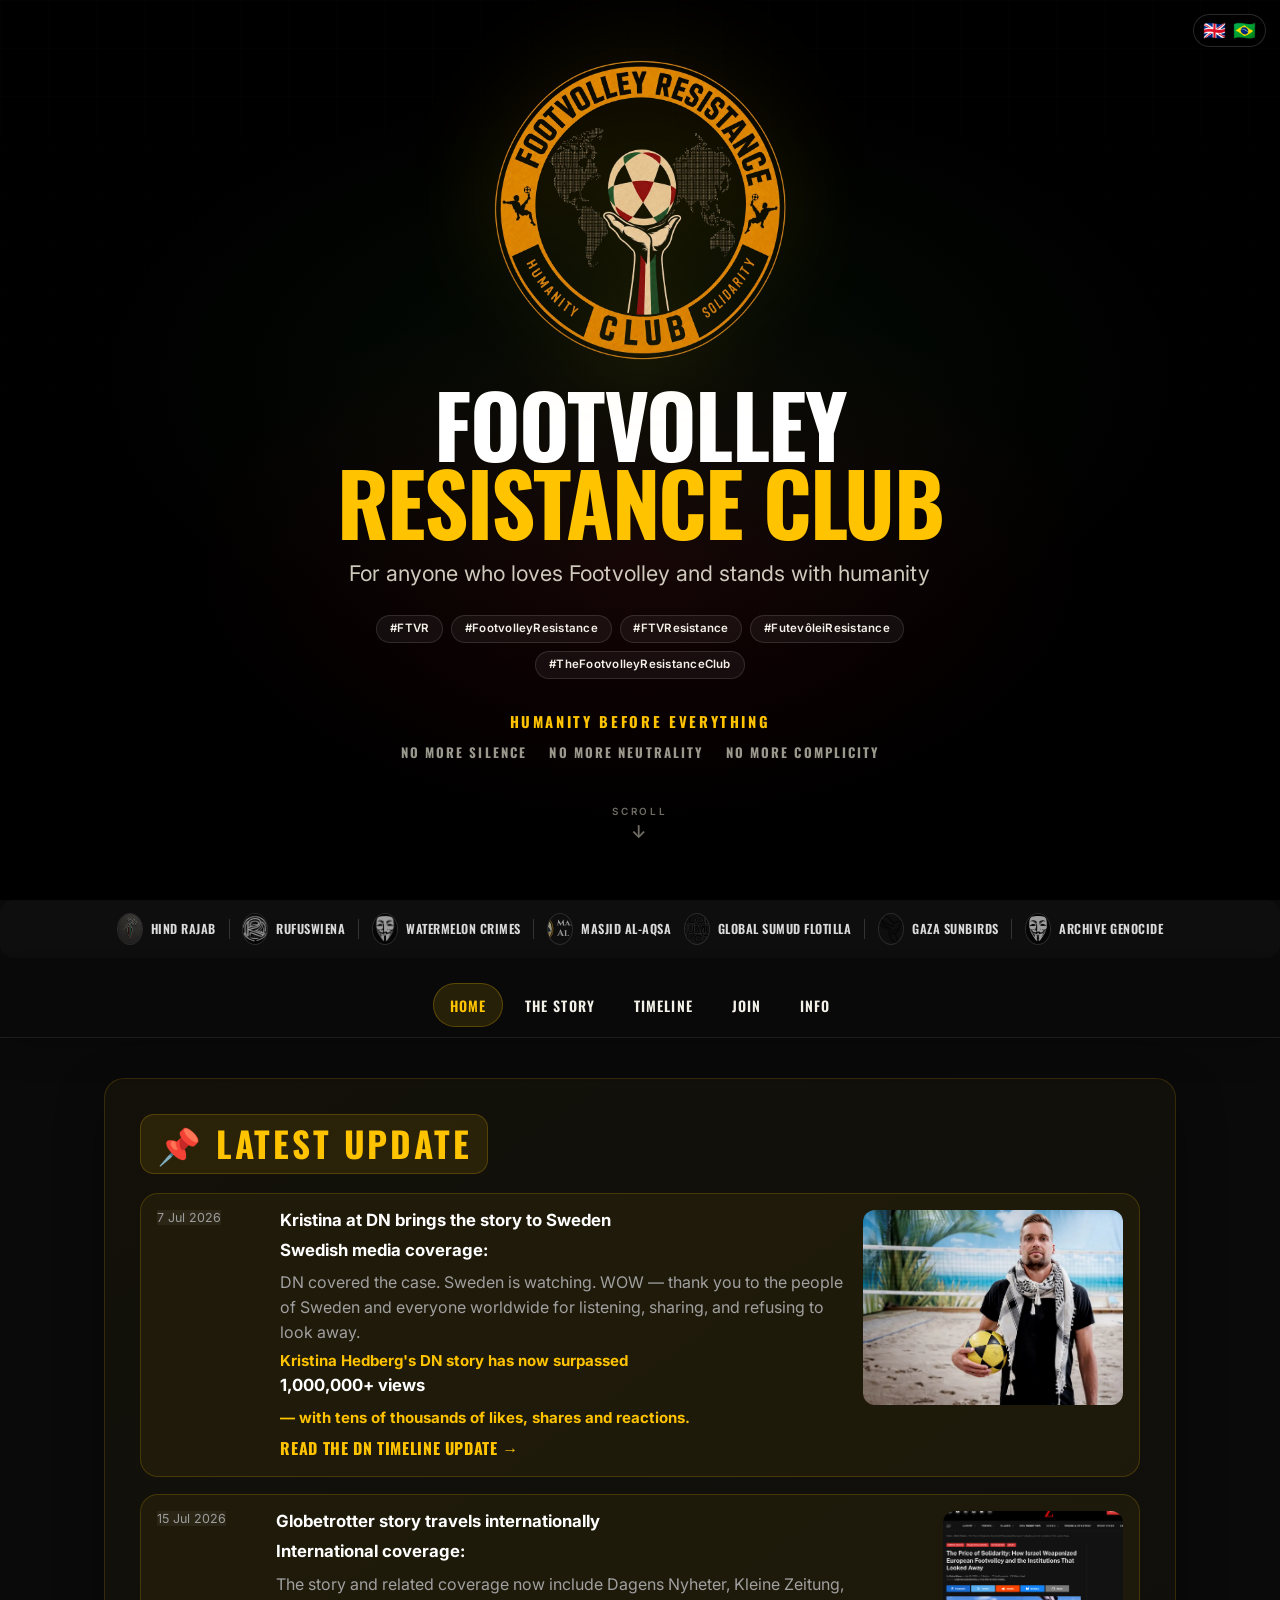
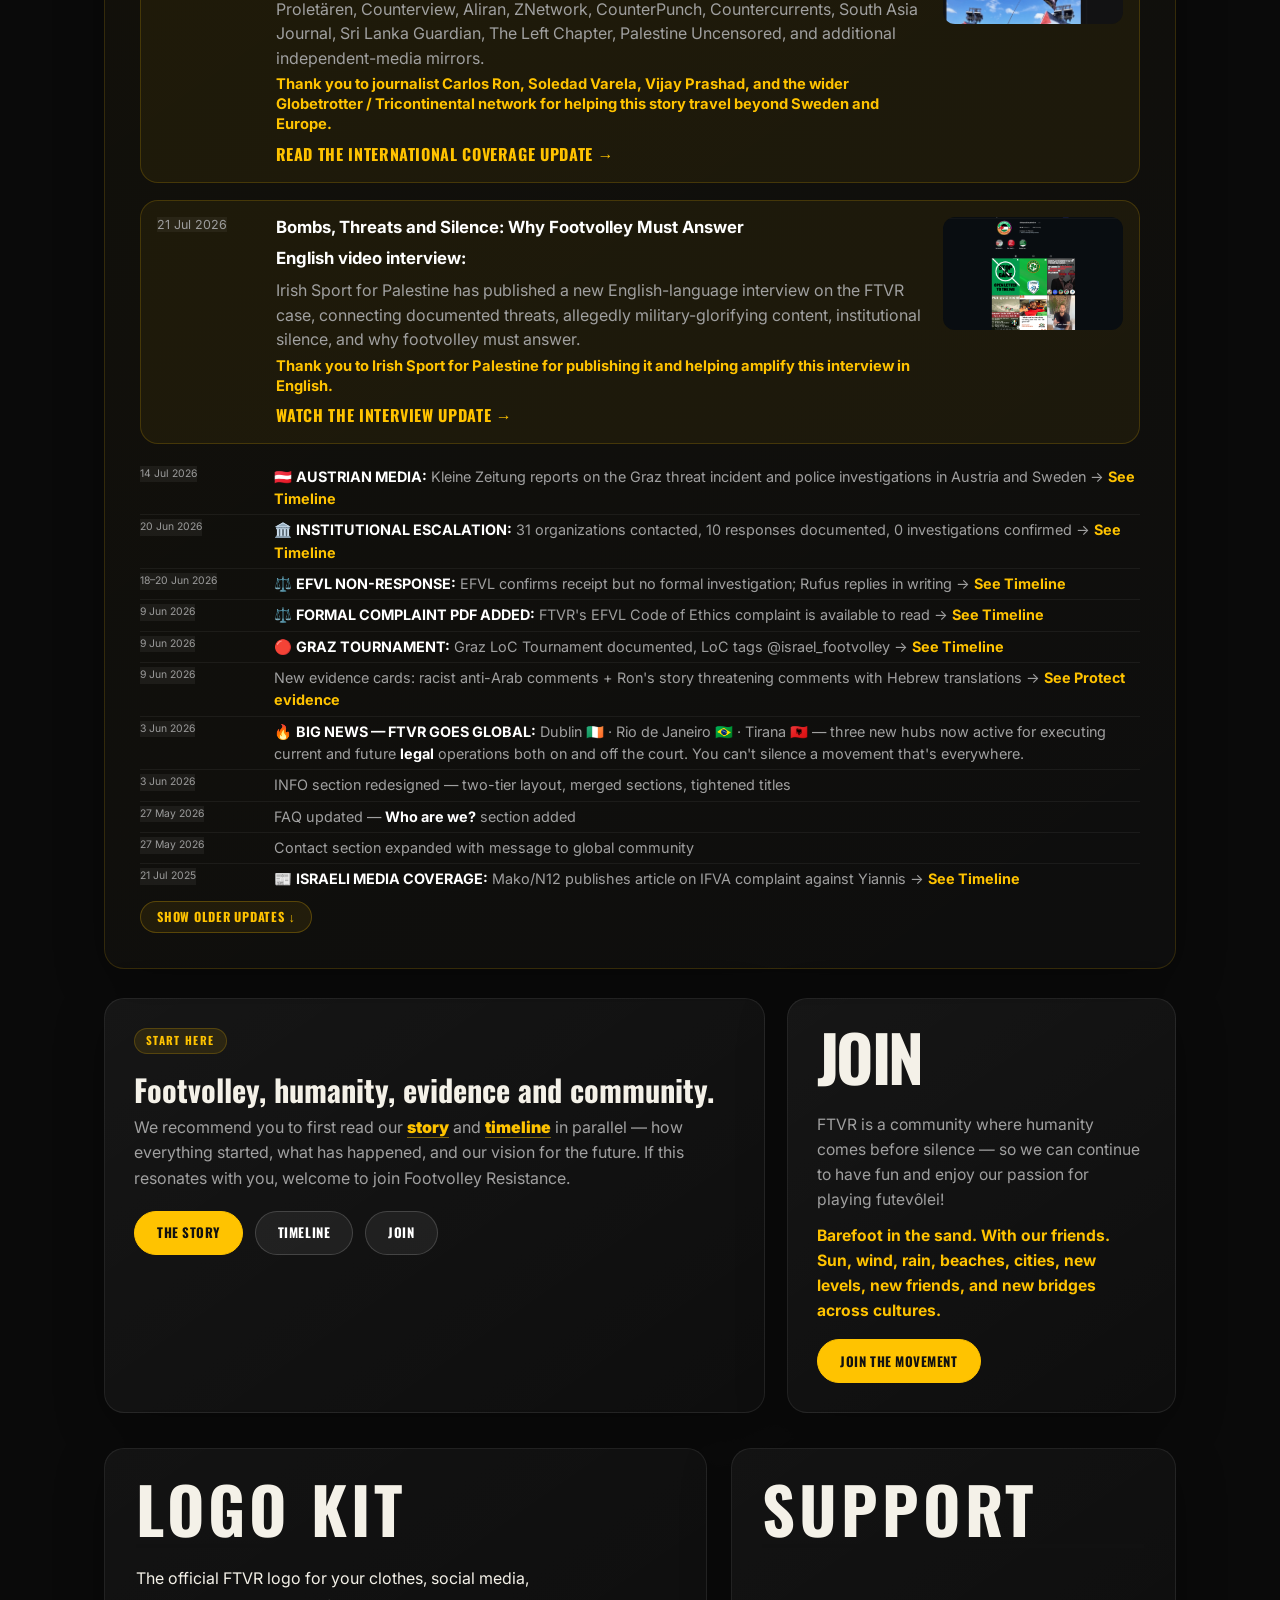
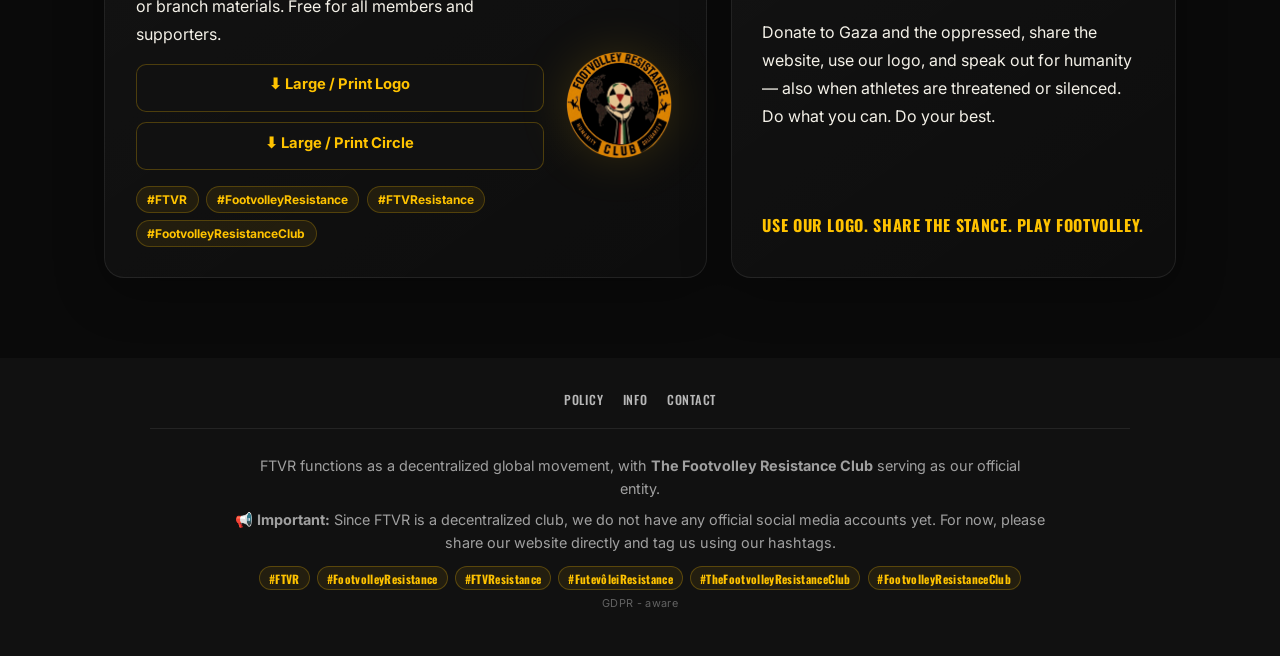
==== commit c0a834cc: "Update FTVR media coverage and Irish interview" ====
--- a/index.html
+++ b/index.html
@@ -110,6 +110,11 @@
     <img src="gazasunbirds-logo.webp" alt="Gaza Sunbirds" loading="lazy">
     <span>Gaza Sunbirds</span>
   </a>
+  <div class="sup-divider"></div>
+  <a class="sup-item" href="https://archivegenocide.com/" target="_blank" rel="noopener">
+    <img src="archivegenocide-logo.webp" alt="Archive Genocide" loading="lazy">
+    <span>Archive Genocide</span>
+  </a>
 </div>
 
 <!-- Nav -->
@@ -141,15 +146,26 @@
       <span class="date-tag update-date">15 Jul 2026</span>
       <div class="latest-feature-text">
         <strong>Globetrotter story travels internationally</strong>
-        <p><strong>International coverage:</strong> The Globetrotter-produced article by Rufus Wiena is now circulating through ZNetwork, CounterPunch, Countercurrents, South Asia Journal, Sri Lanka Guardian and The Left Chapter.</p>
+        <p><strong>International coverage:</strong> The story and related coverage now include Dagens Nyheter, Kleine Zeitung, Proletären, Counterview, Aliran, ZNetwork, CounterPunch, Countercurrents, South Asia Journal, Sri Lanka Guardian, The Left Chapter, Palestine Uncensored, and additional independent-media mirrors.</p>
         <p class="update-meta compact-thanks">Thank you to journalist Carlos Ron, Soledad Varela, Vijay Prashad, and the wider Globetrotter / Tricontinental network for helping this story travel beyond Sweden and Europe.</p>
         <span class="feature-link">Read the international coverage update →</span>
       </div>
       <div class="latest-feature-media"><img src="international-coverage-thumbnail.png" alt="International media coverage screenshot" loading="lazy"></div>
+    </a>
+
+    <a class="latest-feature-unified latest-feature-secondary" href="#timeline/irish-sport-palestine-interview" aria-label="Watch the Irish Sport for Palestine English interview timeline update">
+      <span class="date-tag update-date">21 Jul 2026</span>
+      <div class="latest-feature-text">
+        <strong>Bombs, Threats and Silence: Why Footvolley Must Answer</strong>
+        <p><strong>English video interview:</strong> Irish Sport for Palestine has published a new English-language interview on the FTVR case, connecting documented threats, allegedly military-glorifying content, institutional silence, and why footvolley must answer.</p>
+        <p class="update-meta compact-thanks">Thank you to Irish Sport for Palestine for publishing it and helping amplify this interview in English.</p>
+        <span class="feature-link">Watch the interview update →</span>
+      </div>
+      <div class="latest-feature-media"><img src="irish-sport-for-palestine-interview.png" alt="Irish Sport for Palestine video interview screenshot" loading="lazy"></div>
     </a>
     <ul class="latest-list">
       <li class="update-row"><span class="date-tag update-date">14 Jul 2026</span><span class="update-copy">🇦🇹 <strong>AUSTRIAN MEDIA:</strong> Kleine Zeitung reports on the Graz threat incident and police investigations in Austria and Sweden → <a href="#timeline/kleine-zeitung">See Timeline</a></span></li>
-      <li class="update-row"><span class="date-tag update-date">20 Jun 2026</span><span class="update-copy">🏛️ <strong>INSTITUTIONAL ESCALATION:</strong> 31 organizations contacted, 9 responses documented, 0 investigations confirmed → <a href="#timeline/institutional-escalation">See Timeline</a></span></li>
+      <li class="update-row"><span class="date-tag update-date">20 Jun 2026</span><span class="update-copy">🏛️ <strong>INSTITUTIONAL ESCALATION:</strong> 31 organizations contacted, 10 responses documented, 0 investigations confirmed → <a href="#timeline/institutional-escalation">See Timeline</a></span></li>
       <li class="update-row"><span class="date-tag update-date">18–20 Jun 2026</span><span class="update-copy">⚖️ <strong>EFVL NON-RESPONSE:</strong> EFVL confirms receipt but no formal investigation; Rufus replies in writing → <a href="#timeline/efvl-non-response">See Timeline</a></span></li>
       <li class="update-row"><span class="date-tag update-date">9 Jun 2026</span><span class="update-copy">⚖️ <strong>FORMAL COMPLAINT PDF ADDED:</strong> FTVR's EFVL Code of Ethics complaint is available to read → <a href="#timeline">See Timeline</a></span></li>
       <li class="update-row"><span class="date-tag update-date">9 Jun 2026</span><span class="update-copy">🔴 <strong>GRAZ TOURNAMENT:</strong> Graz LoC Tournament documented, LoC tags @israel_footvolley → <a href="#timeline/graz-timeline">See Timeline</a></span></li>
@@ -720,6 +736,17 @@
                 <td style="padding:0.5rem 0.8rem;border:1px solid #333;text-align:center;color:var(--yellow);font-weight:700">⚠️</td>
               </tr>
               <tr>
+                <td style="padding:0.5rem 0.8rem;border:1px solid #333"><strong>Sport & Rights Alliance</strong> (SRA — Athletes Network)</td>
+                <td style="padding:0.5rem 0.8rem;border:1px solid #333">Responded supportively through the Athletes Network. Referred the case toward emergency legal and digital-safety support pathways, and suggested a factual case-summary letter with Code of Ethics breach references and pointed questions for the relevant governing body.</td>
+                <td style="padding:0.5rem 0.8rem;border:1px solid #333;text-align:center;color:var(--yellow);font-weight:700">⚠️</td>
+              </tr>
+
+              <tr style="background:rgba(255,255,255,0.03)">
+                <td style="padding:0.5rem 0.8rem;border:1px solid #333"><strong>ELSC</strong> (European Legal Support Center)</td>
+                <td style="padding:0.5rem 0.8rem;border:1px solid #333">Responded supportively and provided useful legal and local-solidarity referrals. Not an institutional investigation; no private contact details are published here.</td>
+                <td style="padding:0.5rem 0.8rem;border:1px solid #333;text-align:center;color:var(--yellow);font-weight:700">⚠️</td>
+              </tr>
+              <tr style="background:rgba(255,255,255,0.03)">
                 <td style="padding:0.5rem 0.8rem;border:1px solid #333"><strong>Play the Game</strong></td>
                 <td style="padding:0.5rem 0.8rem;border:1px solid #333">Called the complaint <strong>"impressive"</strong> and the transgressions <strong>"outrageous."</strong> Referred onward due to capacity constraints.</td>
                 <td style="padding:0.5rem 0.8rem;border:1px solid #333;text-align:center;color:var(--yellow);font-weight:700">⚠️</td>
@@ -735,7 +762,7 @@
                 <td style="padding:0.5rem 0.8rem;border:1px solid #333;text-align:center;color:var(--yellow);font-weight:700">⏳</td>
               </tr>
               <tr style="background:rgba(255,255,255,0.03)">
-                <td style="padding:0.5rem 0.8rem;border:1px solid #333"><strong>14 other organizations</strong></td>
+                <td style="padding:0.5rem 0.8rem;border:1px solid #333"><strong>13 other organizations</strong></td>
                 <td style="padding:0.5rem 0.8rem;border:1px solid #333">Contacted across sport governance, athlete welfare, human rights, and EU institutions. Awaiting response.</td>
                 <td style="padding:0.5rem 0.8rem;border:1px solid #333;text-align:center;color:#999;font-weight:700">⏳</td>
               </tr>
@@ -759,7 +786,7 @@
           <strong>The athlete did everything right. Contacted every relevant body. Filed police reports in two countries. Submitted formal complaints. Documented everything.<br><br>The system has done nothing — yet.</strong>
         </p>
 
-        <span class="tl-tag">31 organizations contacted · 9 responses · 0 investigations · 0 condemnations</span>
+        <span class="tl-tag">31 organizations contacted · 10 responses · 0 investigations · 0 condemnations</span>
       </div>
 
       <!-- ─── 4. POLICE REPORTS ─── -->
@@ -921,18 +948,38 @@
 
       <div class="tl-item media-coverage-item">
         <h4 id="international-coverage" style="color:var(--red)">🌍 15 July 2026 — Globetrotter-Produced Article Syndicated Internationally</h4>
-        <p>A <strong>Globetrotter-produced article</strong> by <strong>Rufus Wiena</strong>, connected with the work of <strong>Carlos Ron</strong> and the wider journalist/support network, was published/reposted across several international outlets and news feeds under the title <em>“The Price of Solidarity: How Israel Weaponized European Footvolley and the Institutions That Looked Away.”</em> The coverage spread through independent media networks, including <strong>ZNetwork</strong>, <strong>CounterPunch</strong>, and outlets connected to <strong>India / South Asia</strong>, <strong>Sri Lanka</strong>, and <strong>Canada / North America</strong>, giving the story reach beyond Europe.</p>
+        <p>A <strong>Globetrotter-produced article</strong> by <strong>Rufus Wiena</strong>, connected with the work of <strong>Carlos Ron</strong> and the wider journalist/support network, was published/reposted across several international outlets and news feeds under the title <em>“The Price of Solidarity: How Israel Weaponized European Footvolley and the Institutions That Looked Away.”</em> Together with earlier reporting by <strong>Dagens Nyheter</strong>, <strong>Kleine Zeitung</strong>, <strong>Proletären</strong>, and <strong>Counterview</strong>, the coverage now reaches audiences across Sweden, Austria, Malaysia, India / South Asia, Sri Lanka, Canada / North America, and wider independent-media networks.</p>
         <p><strong>Thank you to Carlos Ron, Soledad Varela, Vijay Prashad, and the wider Globetrotter / Tricontinental network</strong> for writing, assisting, publishing, and helping this story travel through international media networks.</p>
-        <p class="media-note">The original DN reporting and the Carlos Ron / Rufus Wiena text remain the reference versions. The outlets linked here show the story's wider public circulation; any later editorial changes made by third-party sites remain the responsibility of those publishers.</p>
+        <p class="media-note">The original DN reporting and the Carlos Ron / Rufus Wiena text remain the reference versions. The outlets linked here show the story's wider public circulation; any later editorial changes made by third-party sites or mirrors remain the responsibility of those publishers.</p>
         <div class="media-link-row">
-          <a class="media-badge" href="https://znetwork.org/znetarticle/the-price-of-solidarity-how-israel-weaponized-european-footvolley-and-the-institutions-that-looked-away/?amp=1" target="_blank" rel="noopener"><img src="assets/media-logos/znetwork-favicon.svg" alt="ZNetwork icon" loading="lazy"><span>ZNetwork</span></a>
-                    <a class="media-badge" href="https://www.counterpunch.org/2026/07/17/the-price-of-solidarity-how-israel-weaponized-european-footvolley-and-the-institutions-that-looked-away/" target="_blank" rel="noopener"><img src="assets/media-logos/counterpunch-favicon.svg" alt="CounterPunch icon" loading="lazy"><span>CounterPunch</span></a>
-<a class="media-badge" href="https://countercurrents.org/2026/07/the-price-of-solidarity-how-israel-weaponized-european-footvolley-and-the-institutions-that-looked-away/" target="_blank" rel="noopener"><img src="assets/media-logos/countercurrents-favicon-128.png" alt="Countercurrents icon" loading="lazy"><span>Countercurrents</span></a>
+          <a class="media-badge" href="https://www.counterview.net/2026/07/im-european-champion-speaking-for.html" target="_blank" rel="noopener"><span>Counterview</span></a>
+          <a class="media-badge" href="https://proletaren.se/artikel/israeliska-idrottsman-dodshotade-svensk-konkurrent/" target="_blank" rel="noopener"><span>Proletären</span></a>
+          <a class="media-badge" href="https://aliran.com/web-specials/how-israel-weaponised-european-footvolley-and-the-institutions-that-looked-away" target="_blank" rel="noopener"><span>Aliran</span></a>
+          <a class="media-badge" href="https://znetwork.org/znetarticle/the-price-of-solidarity-how-israel-weaponized-european-footvolley-and-the-institutions-that-looked-away/" target="_blank" rel="noopener"><img src="assets/media-logos/znetwork-favicon.svg" alt="ZNetwork icon" loading="lazy"><span>ZNetwork</span></a>
+          <a class="media-badge" href="https://www.counterpunch.org/2026/07/17/the-price-of-solidarity-how-israel-weaponized-european-footvolley-and-the-institutions-that-looked-away/" target="_blank" rel="noopener"><img src="assets/media-logos/counterpunch-favicon.svg" alt="CounterPunch icon" loading="lazy"><span>CounterPunch</span></a>
+          <a class="media-badge" href="https://countercurrents.org/2026/07/the-price-of-solidarity-how-israel-weaponized-european-footvolley-and-the-institutions-that-looked-away/" target="_blank" rel="noopener"><img src="assets/media-logos/countercurrents-favicon-128.png" alt="Countercurrents icon" loading="lazy"><span>Countercurrents</span></a>
           <a class="media-badge" href="https://southasiajournal.net/post/west-asia/61479/the-price-of-solidarity-how-israel-weaponized-european-footvolley-and-the-institutions-that-looked-away" target="_blank" rel="noopener"><img src="assets/media-logos/south-asia-journal-favicon-128.png" alt="South Asia Journal icon" loading="lazy"><span>South Asia Journal</span></a>
           <a class="media-badge" href="https://slguardian.org/the-price-of-solidarity/" target="_blank" rel="noopener"><img src="assets/media-logos/sri-lanka-guardian-favicon-128.png" alt="Sri Lanka Guardian icon" loading="lazy"><span>Sri Lanka Guardian</span></a>
           <a class="media-badge" href="https://www.theleftchapter.com/post/the-price-of-solidarity-how-israel-weaponized-european-footvolley-and-the-institutions-that-looked" target="_blank" rel="noopener"><img src="assets/media-logos/the-left-chapter-favicon-128.png" alt="The Left Chapter icon" loading="lazy"><span>The Left Chapter</span></a>
-        </div>
-        <span class="tl-tag">Globetrotter · Carlos Ron · Soledad Varela · Vijay Prashad · Tricontinental · Rufus Wiena · ZNetwork · CounterPunch · Countercurrents · South Asia Journal · Sri Lanka Guardian · The Left Chapter</span>
+          <a class="media-badge" href="https://www.palestineuncensored.org/the-price-of-solidarity-how-israel-weaponized-european-footvolley-and-the-institutions-that-looked-away-2026/" target="_blank" rel="noopener"><span>Palestine Uncensored</span></a>
+          <a class="media-badge" href="https://22.frenchintelligence.org/2026/07/17/the-price-of-solidarity-how-israel-weaponized-european-footvolley-and-the-institutions-that-looked-away/" target="_blank" rel="noopener"><span>FR INTELL mirror</span></a>
+        </div>
+        <span class="tl-tag">Globetrotter · Carlos Ron · Soledad Varela · Vijay Prashad · Tricontinental · Rufus Wiena · Counterview · Proletären · Aliran · ZNetwork · CounterPunch · Countercurrents · South Asia Journal · Sri Lanka Guardian · The Left Chapter · Palestine Uncensored · FR INTELL</span>
+      </div>
+
+
+
+      <div class="tl-item media-coverage-item">
+        <h4 id="irish-sport-palestine-interview" style="color:var(--red)">🎥 21 July 2026 — Irish Sport for Palestine Publishes English Interview</h4>
+        <p><em>“Bombs, Threats and Silence: Why Footvolley Must Answer.”</em></p>
+        <p><strong>Irish Sport for Palestine</strong> published a new English-language video interview with <strong>Rufus Wiena</strong> on the FTVR case. The interview brings the case into a clear video format for English-speaking audiences: documented threats, allegedly military-glorifying content connected to footvolley accounts, institutional silence, and the wider question of whether athletes can stand for humanity and Palestine without being threatened or isolated.</p>
+        <p><strong>Thank you to Irish Sport for Palestine</strong> for publishing it, and helping the story reach people beyond the footvolley community.</p>
+        <div class="media-link-row">
+          <a class="media-badge" href="https://www.instagram.com/irishsportforpalestine/reel/DbCCjsIgsoe/" target="_blank" rel="noopener"><span>Irish Sport for Palestine interview</span></a>
+          <a class="media-badge" href="https://www.instagram.com/reel/DbCCjsIgsoe/" target="_blank" rel="noopener"><span>Instagram reel</span></a>
+        </div>
+        <div class="latest-feature-media" style="margin-top:1rem;max-width:520px"><img src="irish-sport-for-palestine-interview.png" alt="Irish Sport for Palestine video interview screenshot" loading="lazy" onclick="openLightbox(this.src)" style="cursor:zoom-in"></div>
+        <span class="tl-tag">Irish Sport for Palestine · English interview · Bombs, Threats and Silence · FTVR · Palestine solidarity in sport</span>
       </div>
 
       <!-- ─── 6. OFFICIAL RESPONSES TO DN JOURNALIST — DEFERRED ─── -->
--- a/css/v6-polish.css
+++ b/css/v6-polish.css
@@ -150,7 +150,8 @@
   .timeline{padding-left:1rem}
   .tl-item{padding:.8rem}
   .tl-item h4{font-size:.9rem!important;width:100%}
-  .modal-box{width:100vw!important;max-height:92vh!important;border-radius:20px 20px 0 0!important;margin-top:auto}
+  .modal-box{width:100vw!important;max-height:92vh!important;border-radius:20px 20px 0 0!important;margin-top:auto;padding-bottom:3.5rem!important}
+  .modal-box .section-title{font-size:clamp(1.05rem,4.5vw,1.45rem)!important;line-height:1.15!important;letter-spacing:-.02em!important}
   .lightbox img{max-width:96vw!important;max-height:76vh!important}
   .supporters{overflow-x:auto;justify-content:flex-start;-webkit-overflow-scrolling:touch}
   .dn-feature-card,.home-cta-strip{grid-template-columns:1fr!important}
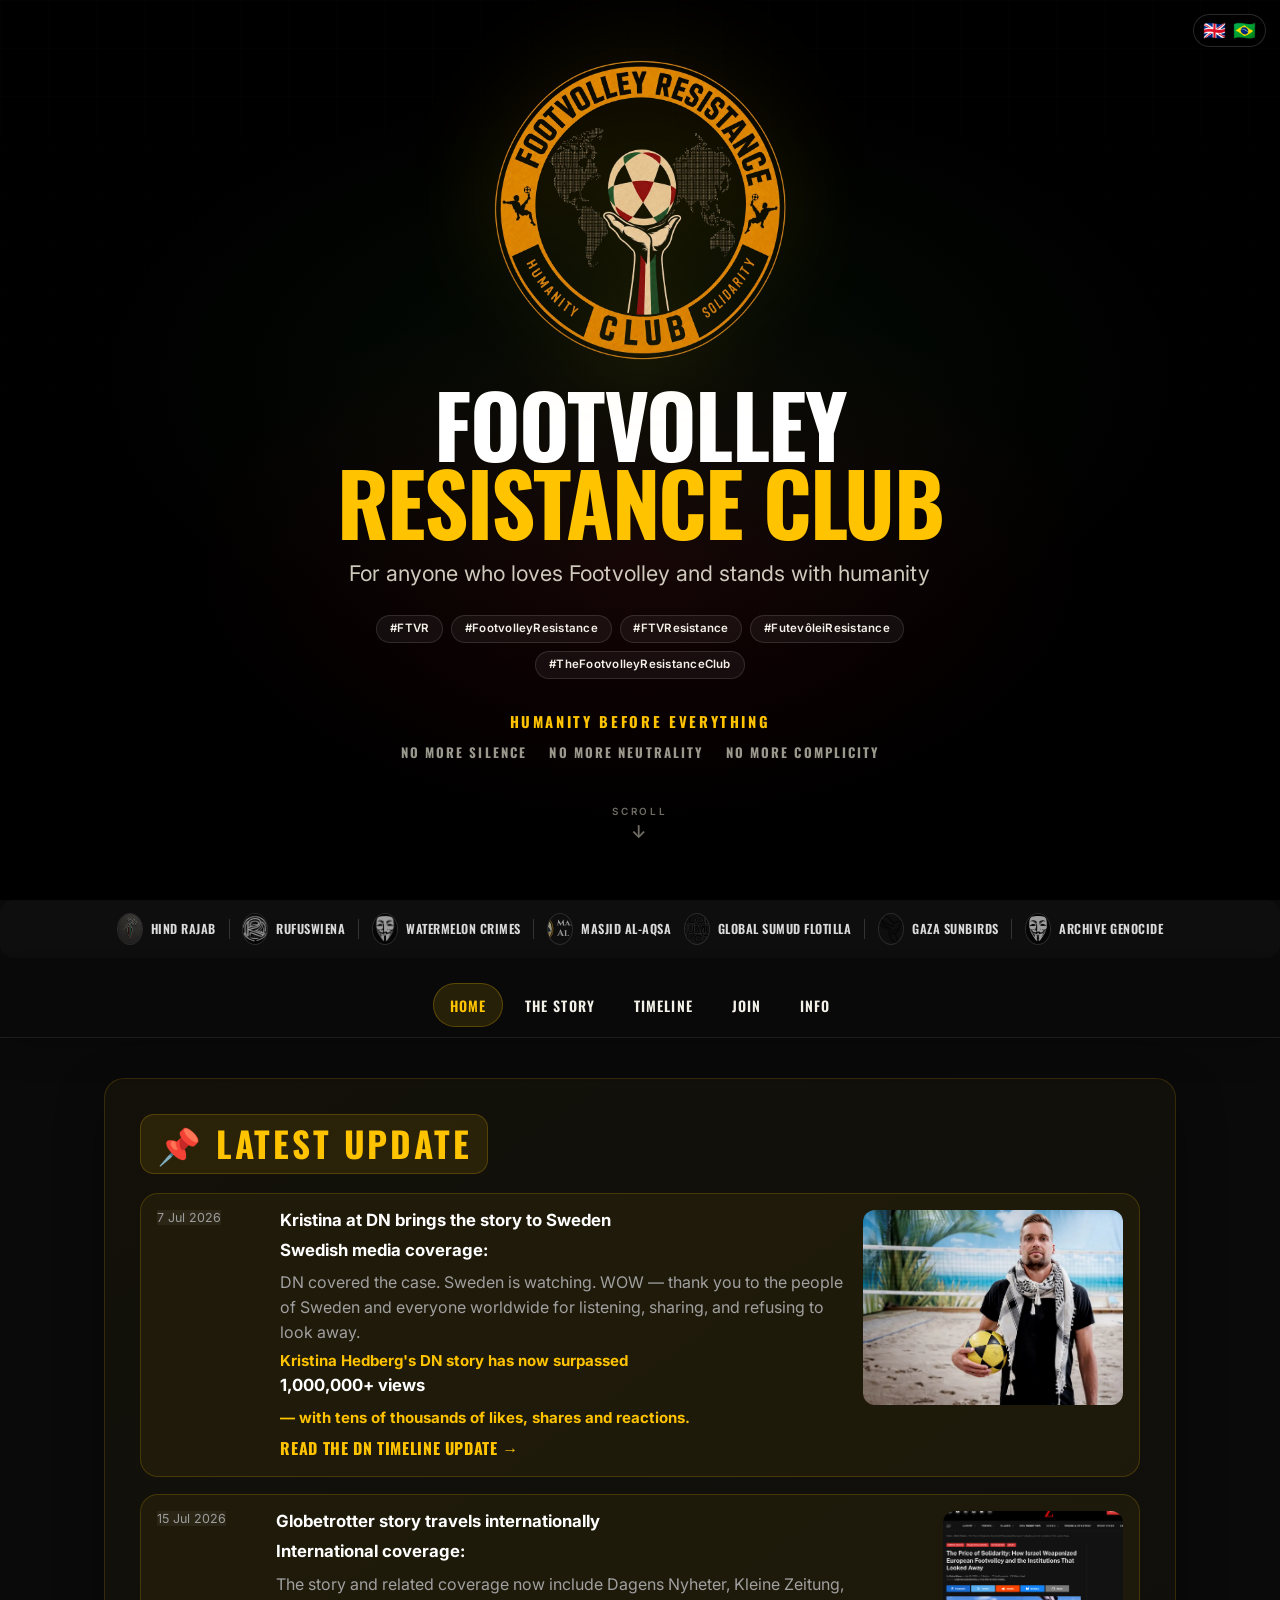
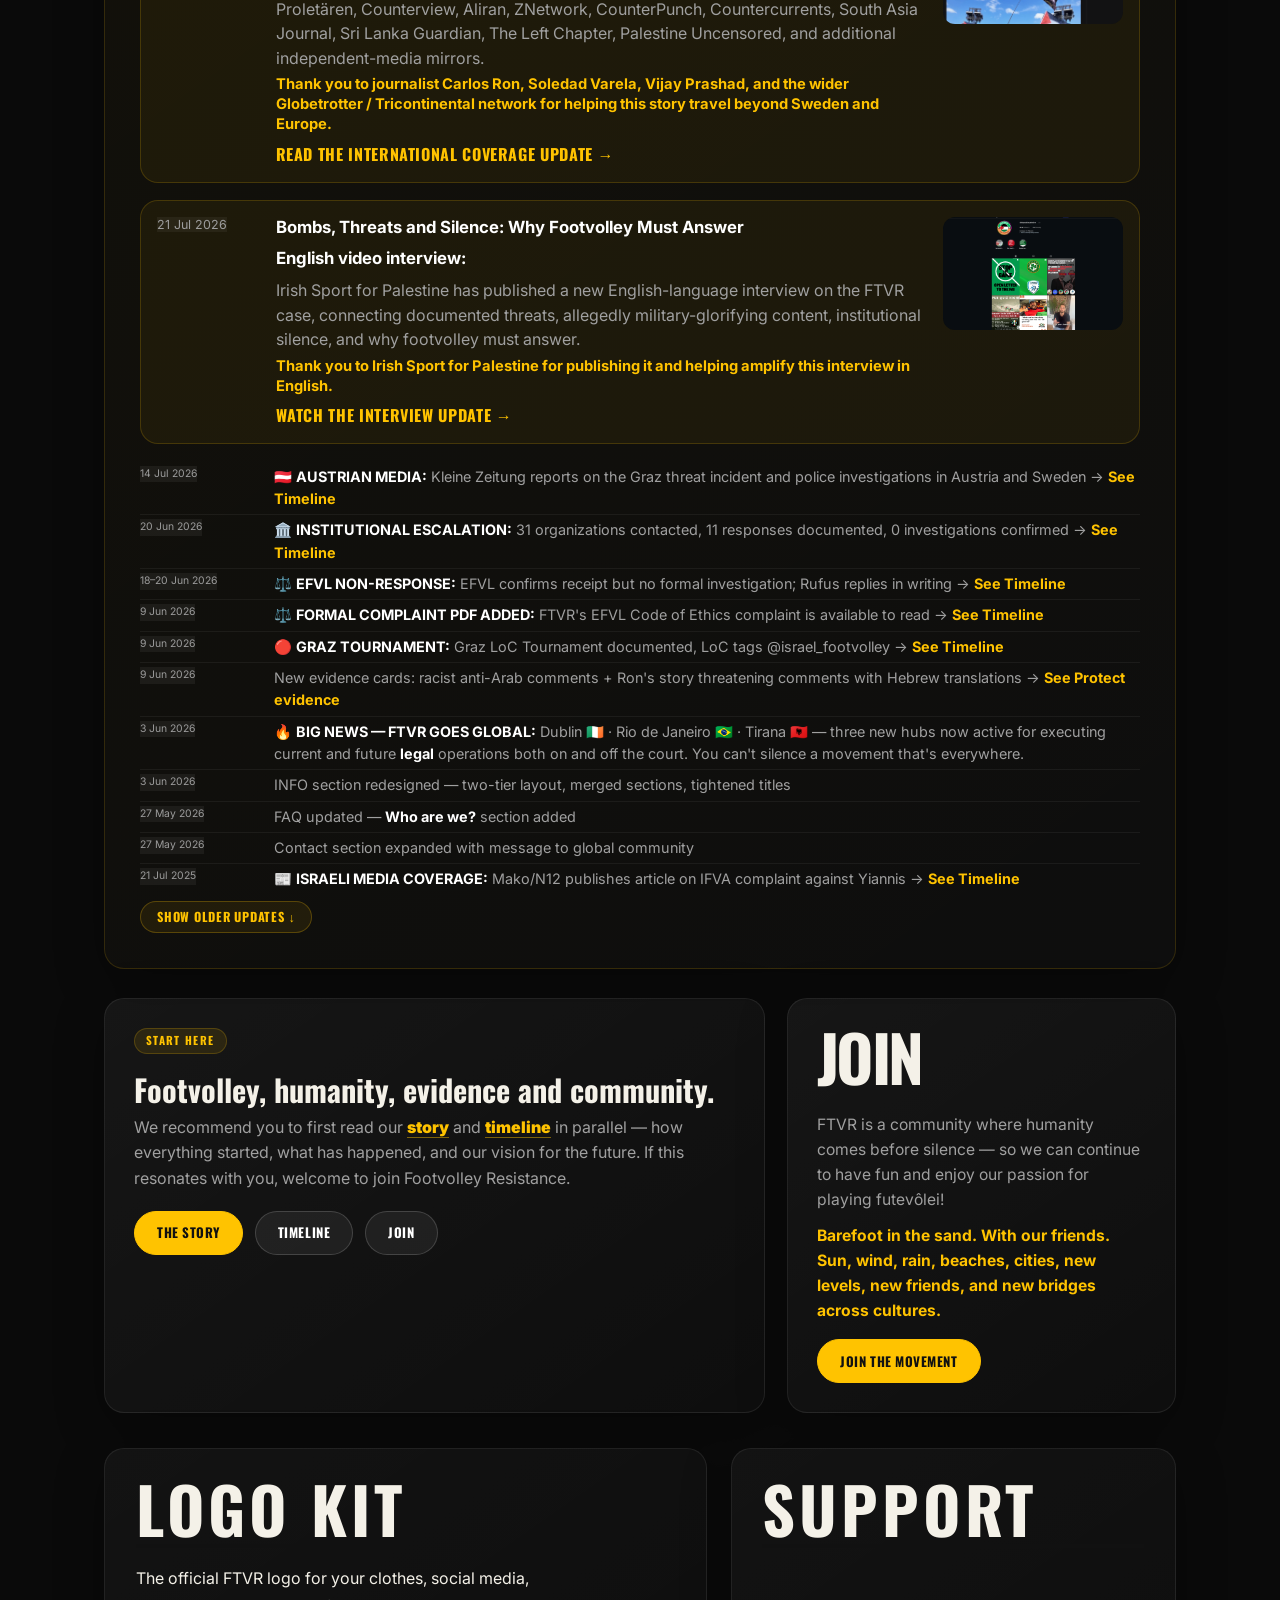
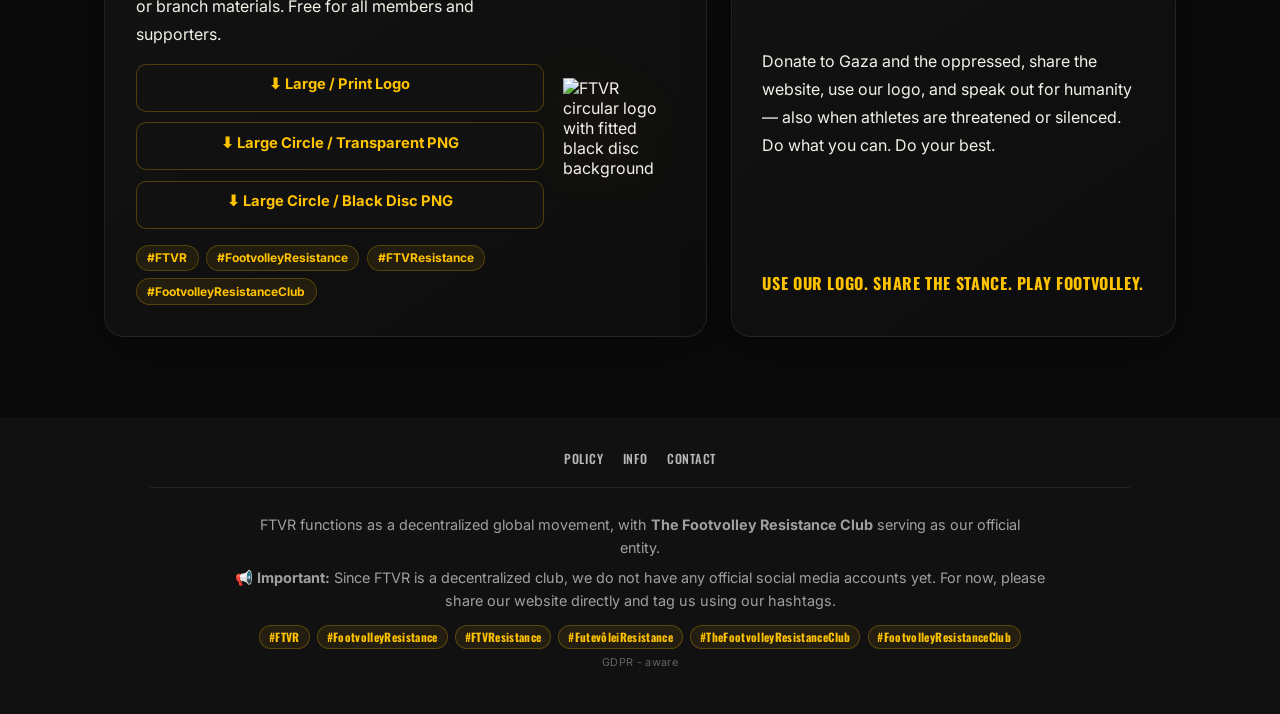
==== commit 172b6e63: "Fix logo kit assets and bilingual download options" ====
--- a/index.html
+++ b/index.html
@@ -165,7 +165,7 @@
     </a>
     <ul class="latest-list">
       <li class="update-row"><span class="date-tag update-date">14 Jul 2026</span><span class="update-copy">🇦🇹 <strong>AUSTRIAN MEDIA:</strong> Kleine Zeitung reports on the Graz threat incident and police investigations in Austria and Sweden → <a href="#timeline/kleine-zeitung">See Timeline</a></span></li>
-      <li class="update-row"><span class="date-tag update-date">20 Jun 2026</span><span class="update-copy">🏛️ <strong>INSTITUTIONAL ESCALATION:</strong> 31 organizations contacted, 10 responses documented, 0 investigations confirmed → <a href="#timeline/institutional-escalation">See Timeline</a></span></li>
+      <li class="update-row"><span class="date-tag update-date">20 Jun 2026</span><span class="update-copy">🏛️ <strong>INSTITUTIONAL ESCALATION:</strong> 31 organizations contacted, 11 responses documented, 0 investigations confirmed → <a href="#timeline/institutional-escalation">See Timeline</a></span></li>
       <li class="update-row"><span class="date-tag update-date">18–20 Jun 2026</span><span class="update-copy">⚖️ <strong>EFVL NON-RESPONSE:</strong> EFVL confirms receipt but no formal investigation; Rufus replies in writing → <a href="#timeline/efvl-non-response">See Timeline</a></span></li>
       <li class="update-row"><span class="date-tag update-date">9 Jun 2026</span><span class="update-copy">⚖️ <strong>FORMAL COMPLAINT PDF ADDED:</strong> FTVR's EFVL Code of Ethics complaint is available to read → <a href="#timeline">See Timeline</a></span></li>
       <li class="update-row"><span class="date-tag update-date">9 Jun 2026</span><span class="update-copy">🔴 <strong>GRAZ TOURNAMENT:</strong> Graz LoC Tournament documented, LoC tags @israel_footvolley → <a href="#timeline/graz-timeline">See Timeline</a></span></li>
@@ -370,7 +370,7 @@
 <img src="ronstorycomments.webp" alt="Ron Ben Ishai story comments — violent threats in Hebrew" loading="lazy">
 <div class="ig-card-info"><span class="ig-handle">@ronbenis... story comments</span><span class="ig-desc">Graz 2026: "Send his picture, we'll take care of him"</span></div>
 <button class="collapsible grid-btn" onclick="toggle(this)">Read more</button>
-<div class="collapse-content"><div class="collapse-inner"><p><strong>Graz LoC Tournament, June 2026:</strong> Ron Ben Ishai (@ronbenishai.ftv) posted a video to his ~25,000 Instagram followers calling FTVR co-founder Rufus Wiena a "pro-antisemite" and asking: <em>"What would you suggest we do?"</em></p><p>His followers responded with violent threats:</p><ul><li><strong>@shuce_:</strong> "פרק לו תתחת" — <em>"Tear his ass apart"</em></li><li><strong>@volleylabtlv:</strong> "לז'ינ'ר'י'ין אותו מהר" — <strong>"F**k him up fast"</strong> — a Tel Aviv volleyball account. The root word <em>לזיין</em> (lezayen) is one of the most vulgar words in Hebrew. Unlike the English "fuck him up" (which primarily means to beat someone), the Hebrew <em>לזיין אותו</em> carries a <strong>significantly heavier sexual violence connotation</strong> — sitting in a grey zone between "beat the living shit out of him," "violate him" (sexual assault), and "destroy him completely." In the violence context: <em>אני אזיין אותך</em> = "I'll fuck you up"; <em>זיינו אותו</em> = "they fucked him up." The addition of <strong>מהר ("fast/quickly")</strong> implies urgency — <em>do it now, before the opportunity passes</em> — i.e., while the target is still at the tournament in Graz. The spelling was deliberately distorted with apostrophes (geresh marks) to <strong>evade Instagram's content moderation</strong> — proving the commenter knew it was too extreme even for social media. This is a <strong>direct call for violence with sexual violence undertones</strong></li><li><strong>@roy___levi:</strong> "שלח תמונה שלו נטפל בו" — <strong>"Send his picture, we'll take care of him"</strong> — the same Roy Levi who previously threatened Yiannis's future child</li></ul><p>Ron then posted a <strong>follow-up video thanking his followers</strong> for their <em>"very creative ideas for what to do — NOT during the match"</em> — explicitly endorsing the violent suggestions as off-court actions.</p><p style="font-size:0.75rem;color:#888;margin-top:0.5rem">Note: "Comments on this story have been limited" — visible at the bottom of the screenshot</p></div></div>
+<div class="collapse-content"><div class="collapse-inner"><p><strong>Graz LoC Tournament, June 2026:</strong> Ron Ben Ishai (@ronbenishai.ftv) posted a video to his ~25,000 Instagram followers calling FTVR co-founder Rufus Wiena a "pro-antisemite" and asking: <em>"What would you suggest we do?"</em></p><p>His followers responded with violent threats:</p><ul><li><strong>@shuce_:</strong> "פרק לו תתחת" — <em>"Tear his ass apart"</em></li><li><strong>@volleylabtlv:</strong> "לז'ינ'ר'י'ין אותו מהר" — <strong>"F**k him up fast"</strong> — a Tel Aviv volleyball account. The root word <em>לזיין</em> (lezayen) is one of the most vulgar words in Hebrew. Unlike the English "fuck him up" (which primarily means to beat someone), the Hebrew <em>לזיין אותו</em> carries a <strong>significantly heavier sexual violence connotation</strong> — sitting in a grey zone between "beat the living shit out of him," "violate him" (sexual assault), and "destroy him completely." In the violence context: <em>אני אזיין אותך</em> = "I'll fuck you up"; <em>זיינו אותו</em> = "they fucked him up." The addition of <strong>מהר ("fast/quickly")</strong> implies urgency — <em>do it now, before the opportunity passes</em> — i.e., while the target is still at the tournament in Graz. The spelling appears deliberately distorted with apostrophes (geresh marks), consistent with attempts to <strong>evade Instagram's content moderation</strong>, and suggesting the commenter knew the wording was extreme. This is a <strong>direct call for violence with sexual violence undertones</strong></li><li><strong>@roy___levi:</strong> "שלח תמונה שלו נטפל בו" — <strong>"Send his picture, we'll take care of him"</strong> — the same Roy Levi who previously threatened Yiannis's future child</li></ul><p>Ron then posted a <strong>follow-up video thanking his followers</strong> for their <em>"very creative ideas for what to do — NOT during the match"</em>, which Rufus understood as appearing to validate or escalate the off-court threat context rather than distancing himself from it.</p><p style="font-size:0.75rem;color:#888;margin-top:0.5rem">Note: "Comments on this story have been limited" — visible at the bottom of the screenshot</p></div></div>
 </div>
 </div>
 
@@ -519,7 +519,7 @@
       </div>
       <div class="tl-item">
         <h4>March 2026 — TAFC Israel is announced</h4>
-        <p>A footvolley tournament (TAFC World Cup Red Sea) is planned in Eilat, Israel — originally for March 19–21, 2026, then rescheduled to May 6–9, 2026 — later cancelled and postponed due to the US-Israel vs. Iran conflict. Many professional and non-professional international footvolley players sign up without hesitation, accepting the money offered, showing no moral objection, and by participating openly endorsing the <strong>ethno-supremacist apartheid state of Israel</strong> which has its so-called "most moral army in the world" committing an <strong>active genocide</strong> in front of the eyes of the world.</p>
+        <p>A footvolley tournament (TAFC World Cup Red Sea) is planned in Eilat, Israel — originally for March 19–21, 2026, then rescheduled to May 6–9, 2026 — later cancelled and postponed due to the US-Israel vs. Iran conflict. Many professional and non-professional international footvolley players sign up without hesitation, accepting the money offered, showing no moral objection, and by participating, they risk giving public legitimacy to the <strong>State of Israel, widely accused of apartheid by major human-rights organizations</strong>, while its so-called "most moral army in the world" is widely accused of committing <strong>genocide and grave crimes in Gaza</strong> in front of the eyes of the world.</p>
         <div style="margin-top:0.8rem">
           <img src="tafc-israelplayers.webp" alt="TAFC Israel players" style="max-width:480px;width:100%;border-radius:8px;border:2px solid var(--red);cursor:pointer" onclick="openLightbox(this.src)">
           <p style="font-size:0.72rem;color:#000;margin-top:0.3rem">TAFC Israel participants with country of representation and player tags</p>
@@ -553,7 +553,7 @@
               <p class="ig-handle" style="font-weight:700;color:var(--red);font-size:0.82rem">Comments on @ronbenishai.ftv story</p>
               <p class="ig-desc">Followers respond with violent threats:</p>
               <button class="collapsible" onclick="toggle(this)">▼ Translations</button>
-              <div class="collapse-content"><div class="collapse-inner"><p><strong>@roy___levi:</strong> "שלח תמונה שלו נטפל בו" — <strong>"Send his picture, we'll take care of him"</strong></p><p><strong>@shuce_:</strong> "פרק לו תתחת" — "Tear his ass apart"</p><p><strong>@volleylabtlv:</strong> "לז'ינ'ר'י'ין אותו מהר" — <strong>"F**k him up fast"</strong> — a Tel Aviv volleyball account. The root word <em>לזיין</em> (lezayen) is one of the most vulgar words in Hebrew. Unlike English "fuck him up" (primarily meaning to beat someone), the Hebrew <em>לזיין אותו</em> carries a <strong>significantly heavier sexual violence connotation</strong> — sitting in a grey zone between "beat the living shit out of him," "violate him" (sexual assault), and "destroy him completely." The addition of <strong>מהר</strong> ("fast") implies urgency — <em>do it now, before the opportunity passes</em> — while the target is still at the tournament. The spelling was deliberately distorted with apostrophes (geresh marks) — proving the commenter <strong>knew it was too extreme</strong> even for Instagram and attempted to evade content moderation</p><p style="margin-top:0.5rem;font-size:0.8rem;color:var(--red);font-weight:600">"Comments on this story have been limited"</p><p style="margin-top:0.3rem;font-size:0.78rem;color:#999">Based on the documented track record of threats from IFVA-affiliated accounts, one can only imagine why this comment section was restricted.</p></div></div>
+              <div class="collapse-content"><div class="collapse-inner"><p><strong>@roy___levi:</strong> "שלח תמונה שלו נטפל בו" — <strong>"Send his picture, we'll take care of him"</strong></p><p><strong>@shuce_:</strong> "פרק לו תתחת" — "Tear his ass apart"</p><p><strong>@volleylabtlv:</strong> "לז'ינ'ר'י'ין אותו מהר" — <strong>"F**k him up fast"</strong> — a Tel Aviv volleyball account. The root word <em>לזיין</em> (lezayen) is one of the most vulgar words in Hebrew. Unlike English "fuck him up" (primarily meaning to beat someone), the Hebrew <em>לזיין אותו</em> carries a <strong>significantly heavier sexual violence connotation</strong> — sitting in a grey zone between "beat the living shit out of him," "violate him" (sexual assault), and "destroy him completely." The addition of <strong>מהר</strong> ("fast") implies urgency — <em>do it now, before the opportunity passes</em> — while the target is still at the tournament. The spelling appears deliberately distorted with apostrophes (geresh marks), consistent with an attempt to evade Instagram content moderation and suggesting the commenter knew the wording was extreme</p><p style="margin-top:0.5rem;font-size:0.8rem;color:var(--red);font-weight:600">"Comments on this story have been limited"</p><p style="margin-top:0.3rem;font-size:0.78rem;color:#999">The restriction notice is relevant context because it appeared alongside a documented pattern of threatening responses from IFVA-affiliated accounts.</p></div></div>
             </div>
           </div>
           <div class="ig-card">
@@ -571,7 +571,7 @@
         <div style="margin:1rem 0;padding:1.2rem 1.5rem;background:#222;border-radius:8px">
           <p style="color:var(--yellow);font-size:0.88rem;font-weight:500"><strong style="color:var(--yellow)">This completes a three-part evidentiary chain:</strong></p>
           <p style="color:var(--yellow);font-size:0.85rem;margin-top:0.4rem">(1) <strong>Incitement</strong> → "What should we do?" → (2) <strong>Violent responses</strong> → "Send his picture" → (3) <strong>Endorsement</strong> → "Very creative ideas for what to do NOT during the match."</p>
-          <p style="color:var(--yellow);font-size:0.85rem;margin-top:0.4rem">In most European jurisdictions, this sequence constitutes <strong style="color:var(--yellow)">criminal incitement to violence</strong>.</p>
+          <p style="color:var(--yellow);font-size:0.85rem;margin-top:0.4rem">This is why we have asked relevant authorities to assess whether the sequence may constitute <strong style="color:var(--yellow)">criminal threats, harassment, incitement, or related offences</strong> under applicable law.</p>
         </div>
 
         <!-- FLAMINGO CONTRADICTION -->
@@ -586,9 +586,9 @@
           </ul>
           <p style="color:#ccc;font-size:0.82rem;margin-bottom:0.6rem">In Graz, Israeli players Ron Ben Ishai and Maor Haas competed under Flamingo. Their club names appear <strong>blank</strong> in the official standings — no flag, no nation, no affiliation. Compare this to other players, whose clubs and points are displayed like every other competitor. On paper, Ron and Maor belong to no one.</p>
           <p style="color:var(--yellow);font-size:0.85rem;font-weight:600;margin-bottom:0.6rem">But here is the contradiction:</p>
-          <p style="color:#ccc;font-size:0.82rem;margin-bottom:0.6rem">During and after the Graz tournament, <strong>League of Champions tagged @israel_footvolley</strong> on their Instagram to celebrate Ron and Maor's results. The very same @israel_footvolley whose affiliated members and supporters are documented on this website sending death threats and inciting violence. So which is it — <strong>belonging to no nation</strong>, or <strong>representing Israel</strong>?</p>
-          <p style="color:#ccc;font-size:0.82rem;margin-bottom:0.6rem">And regarding the safety criteria: the local organiser in Graz — an <strong>EFVL Executive Committee member</strong> — was <strong>fully aware</strong> of the documented threats at ftvresistance.com before the tournament. Ron Ben Ishai then posted a video <strong>during the tournament</strong> inciting violence against a fellow competitor, and his followers responded with violent threats that could directly compromise the player's safety. <strong style="color:var(--red)">Yet no action taken.</strong></p>
-          <p style="color:var(--yellow);font-size:0.85rem;font-weight:600;margin-bottom:0.4rem">Did Flamingo's safety assessment ever take place? Did anyone ask whether allowing a player — whose affiliated community has been documented sending death threats and whose own conduct includes economic coercion and incitement to violence — to compete <em>"supports a respectful and safe environment for all participants"</em>?</p>
+          <p style="color:#ccc;font-size:0.82rem;margin-bottom:0.6rem">During and after the Graz tournament, <strong>League of Champions tagged @israel_footvolley</strong> on their Instagram to celebrate Ron and Maor's results. The very same @israel_footvolley whose affiliated members and supporters are documented on this website sending death threats and violent responses. So which is it — <strong>belonging to no nation</strong>, or <strong>representing Israel</strong>?</p>
+          <p style="color:#ccc;font-size:0.82rem;margin-bottom:0.6rem">And regarding the safety criteria: the local organiser in Graz — an <strong>EFVL Executive Committee member</strong> — was <strong>fully aware</strong> of the documented threats at ftvresistance.com before the tournament. Ron Ben Ishai then posted a video <strong>during the tournament</strong> publicly targeting a fellow competitor and asking his audience what should be done, after which followers responded with violent threats that could directly compromise the player's safety. <strong style="color:var(--red)">Yet no action taken.</strong></p>
+          <p style="color:var(--yellow);font-size:0.85rem;font-weight:600;margin-bottom:0.4rem">Did Flamingo's safety assessment ever take place? Did anyone ask whether allowing a player — whose affiliated community has been documented sending death threats and whose own conduct is documented above as involving public targeting and apparent solicitation of violent responses — to compete <em>"supports a respectful and safe environment for all participants"</em>?</p>
           <p style="color:#888;font-size:0.78rem;font-style:italic">It is also worth noting that Flamingo's rules and guidelines appear to exist only on LoC's Instagram account — we were unable to find them on LoC's official website. Make of that what you will.</p>
         </div>
         <!-- FLAMINGO EVIDENCE THUMBNAILS -->
@@ -735,6 +735,11 @@
                 <td style="padding:0.5rem 0.8rem;border:1px solid #333">Cannot intervene in individual cases. Safeguarding Panel reviewing for general guidance.</td>
                 <td style="padding:0.5rem 0.8rem;border:1px solid #333;text-align:center;color:var(--yellow);font-weight:700">⚠️</td>
               </tr>
+              <tr style="background:rgba(255,255,255,0.03)">
+                <td style="padding:0.5rem 0.8rem;border:1px solid #333"><strong>Centre for Sport and Human Rights</strong> (CSHR)</td>
+                <td style="padding:0.5rem 0.8rem;border:1px solid #333">Unable to provide direct support. Shared general referral resources mapped by Safe Sport International and the World Players Association; did not recommend or endorse any specific organization.</td>
+                <td style="padding:0.5rem 0.8rem;border:1px solid #333;text-align:center;color:var(--yellow);font-weight:700">⚠️</td>
+              </tr>
               <tr>
                 <td style="padding:0.5rem 0.8rem;border:1px solid #333"><strong>Sport & Rights Alliance</strong> (SRA — Athletes Network)</td>
                 <td style="padding:0.5rem 0.8rem;border:1px solid #333">Responded supportively through the Athletes Network. Referred the case toward emergency legal and digital-safety support pathways, and suggested a factual case-summary letter with Code of Ethics breach references and pointed questions for the relevant governing body.</td>
@@ -762,7 +767,7 @@
                 <td style="padding:0.5rem 0.8rem;border:1px solid #333;text-align:center;color:var(--yellow);font-weight:700">⏳</td>
               </tr>
               <tr style="background:rgba(255,255,255,0.03)">
-                <td style="padding:0.5rem 0.8rem;border:1px solid #333"><strong>13 other organizations</strong></td>
+                <td style="padding:0.5rem 0.8rem;border:1px solid #333"><strong>12 other organizations</strong></td>
                 <td style="padding:0.5rem 0.8rem;border:1px solid #333">Contacted across sport governance, athlete welfare, human rights, and EU institutions. Awaiting response.</td>
                 <td style="padding:0.5rem 0.8rem;border:1px solid #333;text-align:center;color:#999;font-weight:700">⏳</td>
               </tr>
@@ -772,21 +777,24 @@
 
         <div style="margin:1.2rem 0;padding:1.2rem 1.5rem;background:#222;border-radius:8px">
           <p style="color:var(--yellow);font-size:0.88rem;font-weight:500;line-height:1.7">
-            <strong style="color:var(--yellow)">The pattern:</strong> Every institution either says <em>"not our remit"</em> or <em>"we can't intervene in individual cases."</em> Five jurisdictional declines. Zero condemnations of the threats. Zero investigations opened.
+            <strong style="color:var(--yellow)">The pattern:</strong> Many organizations treated the case seriously, but most ultimately pointed to limits in mandate, jurisdiction, remit, or capacity. Some acknowledged the seriousness of the threats. Some referred the case onward. Some explained that they cannot intervene in individual cases. But so far, no responsible footvolley institution has publicly condemned the threats, opened a transparent investigation, or offered meaningful protection.
           </p>
           <p style="color:var(--yellow);font-size:0.85rem;margin-top:0.6rem;line-height:1.7">
-            As <strong>Play the Game</strong> wrote in response, the complaint was <em>"impressive"</em> and the transgressions <em>"outrageous"</em> — yet the organization could only refer us onward due to capacity limits.
+            <strong>Play the Game</strong> responded respectfully, describing the complaint as <em>"impressive"</em> and the alleged transgressions as <em>"outrageous"</em>, while explaining that, due to capacity limits, it could only refer the case onward.
           </p>
           <p style="color:var(--yellow);font-size:0.85rem;margin-top:0.6rem;line-height:1.7">
-            The EU Fundamental Rights Agency <strong>acknowledged the case</strong> and forwarded it to expert teams on discrimination and online hate speech — for correlation with ongoing data collections. FRA does not have the mandate to intervene in individual cases.
+            The EU Fundamental Rights Agency <strong>acknowledged the case</strong> and forwarded it to expert teams working on discrimination and online hate speech, for correlation with ongoing data collections. FRA also clarified that it does not have the mandate to intervene in individual cases.
           </p>
+          <p style="color:var(--yellow);font-size:0.85rem;margin-top:0.6rem;line-height:1.7">
+            Other sport-rights and legal-support organizations, including groups such as <strong>SRA</strong> and <strong>ELSC</strong>, have engaged constructively or been approached through appropriate channels. Their responses show that the case is being taken seriously by parts of the wider rights ecosystem — but the gap remains: there is still no effective accountability pathway inside footvolley itself.
+          </p>
         </div>
 
         <p style="font-size:1.05rem;line-height:1.6;text-align:center;color:var(--red);margin-top:1.5rem">
-          <strong>The athlete did everything right. Contacted every relevant body. Filed police reports in two countries. Submitted formal complaints. Documented everything.<br><br>The system has done nothing — yet.</strong>
+          <strong>The athlete did what athletes are told to do: documented the threats, contacted relevant bodies, filed police reports where applicable, submitted formal complaints, and preserved evidence.<br><br>The support ecosystem has acknowledged the seriousness of the case. The footvolley system itself has still not acted publicly — yet.</strong>
         </p>
 
-        <span class="tl-tag">31 organizations contacted · 10 responses · 0 investigations · 0 condemnations</span>
+        <span class="tl-tag">31 organizations contacted · 11 responses · 0 investigations · 0 condemnations</span>
       </div>
 
       <!-- ─── 4. POLICE REPORTS ─── -->
@@ -794,7 +802,7 @@
         <h4 style="color:var(--red)">🚨 Police Reports Filed — Sweden & Austria</h4>
         <p>Police reports and written submissions have now been filed in two countries:</p>
         <ul style="margin-top:0.8rem;padding-left:1.3rem">
-          <li style="margin-bottom:0.5rem"><strong>Sweden:</strong> Police report filed in mid-June 2026. Case reference available to journalists on request.</li>
+          <li style="margin-bottom:0.5rem"><strong>Sweden:</strong> Police report filed in mid-June 2026. After the initial decision not to open a preliminary investigation, a review request was filed. A renewed, final review request was then submitted in July 2026 with an organized evidence index, the 17-file digital evidence package, and a specific request that prosecutors review the videos, Hebrew threat translations, Meta/Instagram preservation options, and possible coordination with Austrian authorities. Case references are available to journalists and relevant authorities on request.</li>
           <li style="margin-bottom:0.5rem"><strong>Austria:</strong> Written submission (Sachverhaltsdarstellung) sent in mid-June 2026 to Graz police. After calls, two initial email addresses, roughly ten days without answer, six additional phone attempts, and two further emails to police departments, <strong>Landespolizeidirektion Steiermark, SVA 1 – Strafamt</strong> finally confirmed receipt and forwarded the report for processing. Still waiting.</li>
         </ul>
         <p style="font-size:0.78rem;color:#666;margin-top:0.5rem">Note: Full police reports and case reference numbers are not published here. They are available to journalists and relevant authorities on request.</p>
@@ -975,8 +983,7 @@
         <p><strong>Irish Sport for Palestine</strong> published a new English-language video interview with <strong>Rufus Wiena</strong> on the FTVR case. The interview brings the case into a clear video format for English-speaking audiences: documented threats, allegedly military-glorifying content connected to footvolley accounts, institutional silence, and the wider question of whether athletes can stand for humanity and Palestine without being threatened or isolated.</p>
         <p><strong>Thank you to Irish Sport for Palestine</strong> for publishing it, and helping the story reach people beyond the footvolley community.</p>
         <div class="media-link-row">
-          <a class="media-badge" href="https://www.instagram.com/irishsportforpalestine/reel/DbCCjsIgsoe/" target="_blank" rel="noopener"><span>Irish Sport for Palestine interview</span></a>
-          <a class="media-badge" href="https://www.instagram.com/reel/DbCCjsIgsoe/" target="_blank" rel="noopener"><span>Instagram reel</span></a>
+          <a class="media-badge" href="https://www.instagram.com/reel/DbCCjsIgsoe/" target="_blank" rel="noopener"><span>Watch the Irish Sport for Palestine interview</span></a>
         </div>
         <div class="latest-feature-media" style="margin-top:1rem;max-width:520px"><img src="irish-sport-for-palestine-interview.png" alt="Irish Sport for Palestine video interview screenshot" loading="lazy" onclick="openLightbox(this.src)" style="cursor:zoom-in"></div>
         <span class="tl-tag">Irish Sport for Palestine · English interview · Bombs, Threats and Silence · FTVR · Palestine solidarity in sport</span>
@@ -1153,13 +1160,14 @@
           <p>The official FTVR logo for your clothes, social media, or branch materials. Free for all members and supporters.</p>
           <div class="download-grid download-grid-large-only">
             <a href="ftvr-logo-upscaled-2026-06.jpeg" download="FTVR-Logo-Large-Print.jpeg">⬇ Large / Print Logo</a>
-            <a href="ftvr-logo-print-circle-2026-06.png" download="FTVR-Logo-Large-Circle.png">⬇ Large / Print Circle</a>
+            <a href="ftvr-logo-print-circle-2026-06.png" download="FTVR-Logo-Large-Circle-Transparent.png">⬇ Large Circle / Transparent PNG</a>
+            <a href="ftvr-logo-black-circle-2026-06.png" download="FTVR-Logo-Large-Circle-Black-Disc.png">⬇ Large Circle / Black Disc PNG</a>
           </div>
           <div class="home-tags">
             <span>#FTVR</span><span>#FootvolleyResistance</span><span>#FTVResistance</span><span>#FootvolleyResistanceClub</span>
           </div>
         </div>
-        <img class="logo-kit-preview" src="ftvrlogov1-circle.webp" alt="FTVR circular logo" loading="lazy">
+        <img class="logo-kit-preview" src="ftvr-logo-black-circle-2026-06.png" alt="FTVR circular logo with fitted black disc background" loading="lazy">
       </div>
     </div>
     <div class="section home-panel" id="support">
--- a/css/v6-polish.css
+++ b/css/v6-polish.css
@@ -105,7 +105,8 @@
 .lightbox{display:none!important;z-index:10000}
 .lightbox.active{display:flex!important;z-index:10000;backdrop-filter:blur(12px)}
 .lightbox img{border-radius:14px;box-shadow:0 30px 90px rgba(0,0,0,.55);max-width:92vw;max-height:82vh}
-.lightbox-close{width:48px;height:48px;border-radius:999px;background:rgba(0,0,0,.6);display:flex;align-items:center;justify-content:center;color:#fff!important;font-size:1.6rem;cursor:pointer;z-index:10001}
+.lightbox-close{position:fixed!important;top:1rem;right:1rem;width:48px;height:48px;border-radius:999px;background:rgba(0,0,0,.72);display:flex;align-items:center;justify-content:center;color:#fff!important;font-size:1.6rem;cursor:pointer;z-index:20001!important;box-shadow:0 10px 30px rgba(0,0,0,.35)}
+body:has(.lightbox.active) .language-switch{display:none!important}
 
 /* ═══ Join section: positive panel ═══ */
 .positive-panel{background:linear-gradient(135deg,rgba(46,125,50,.08),rgba(255,195,0,.05));border:1px solid rgba(46,125,50,.15);border-radius:18px;padding:1.5rem;margin-bottom:1.5rem}
